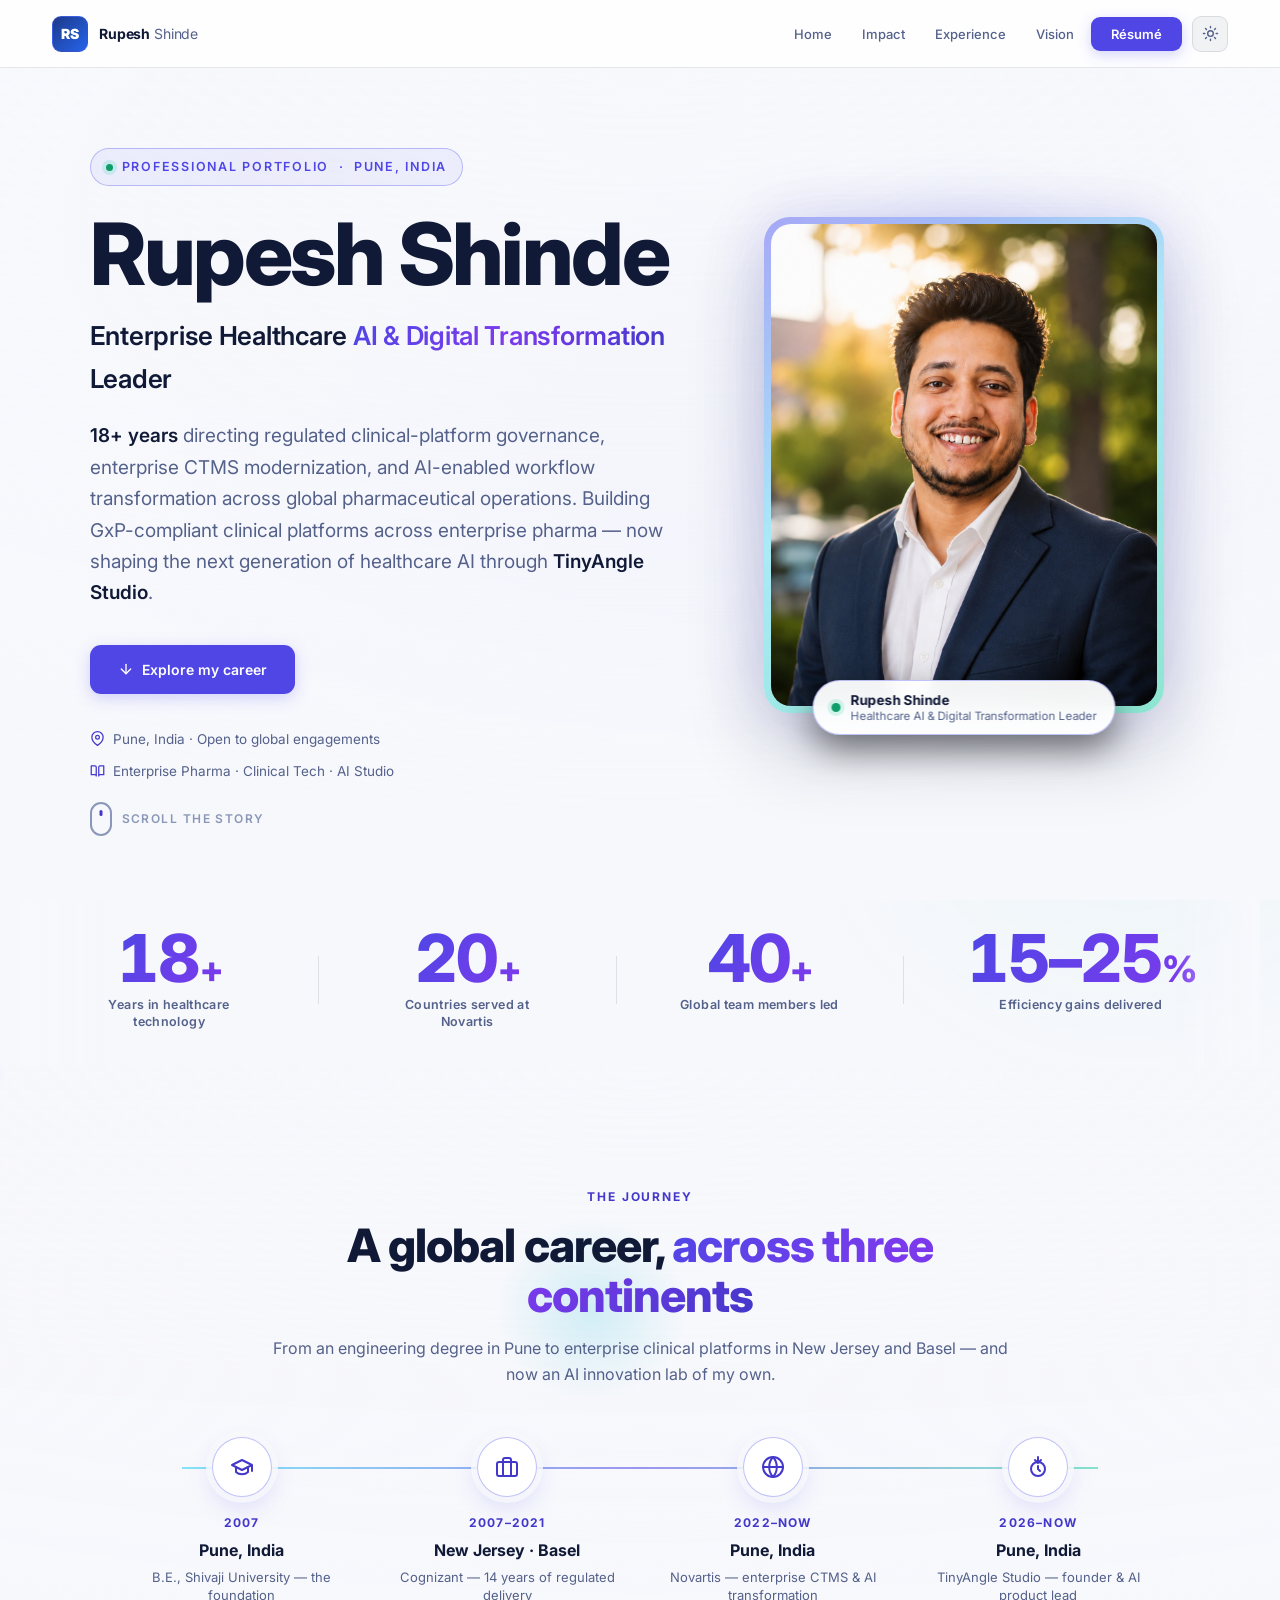
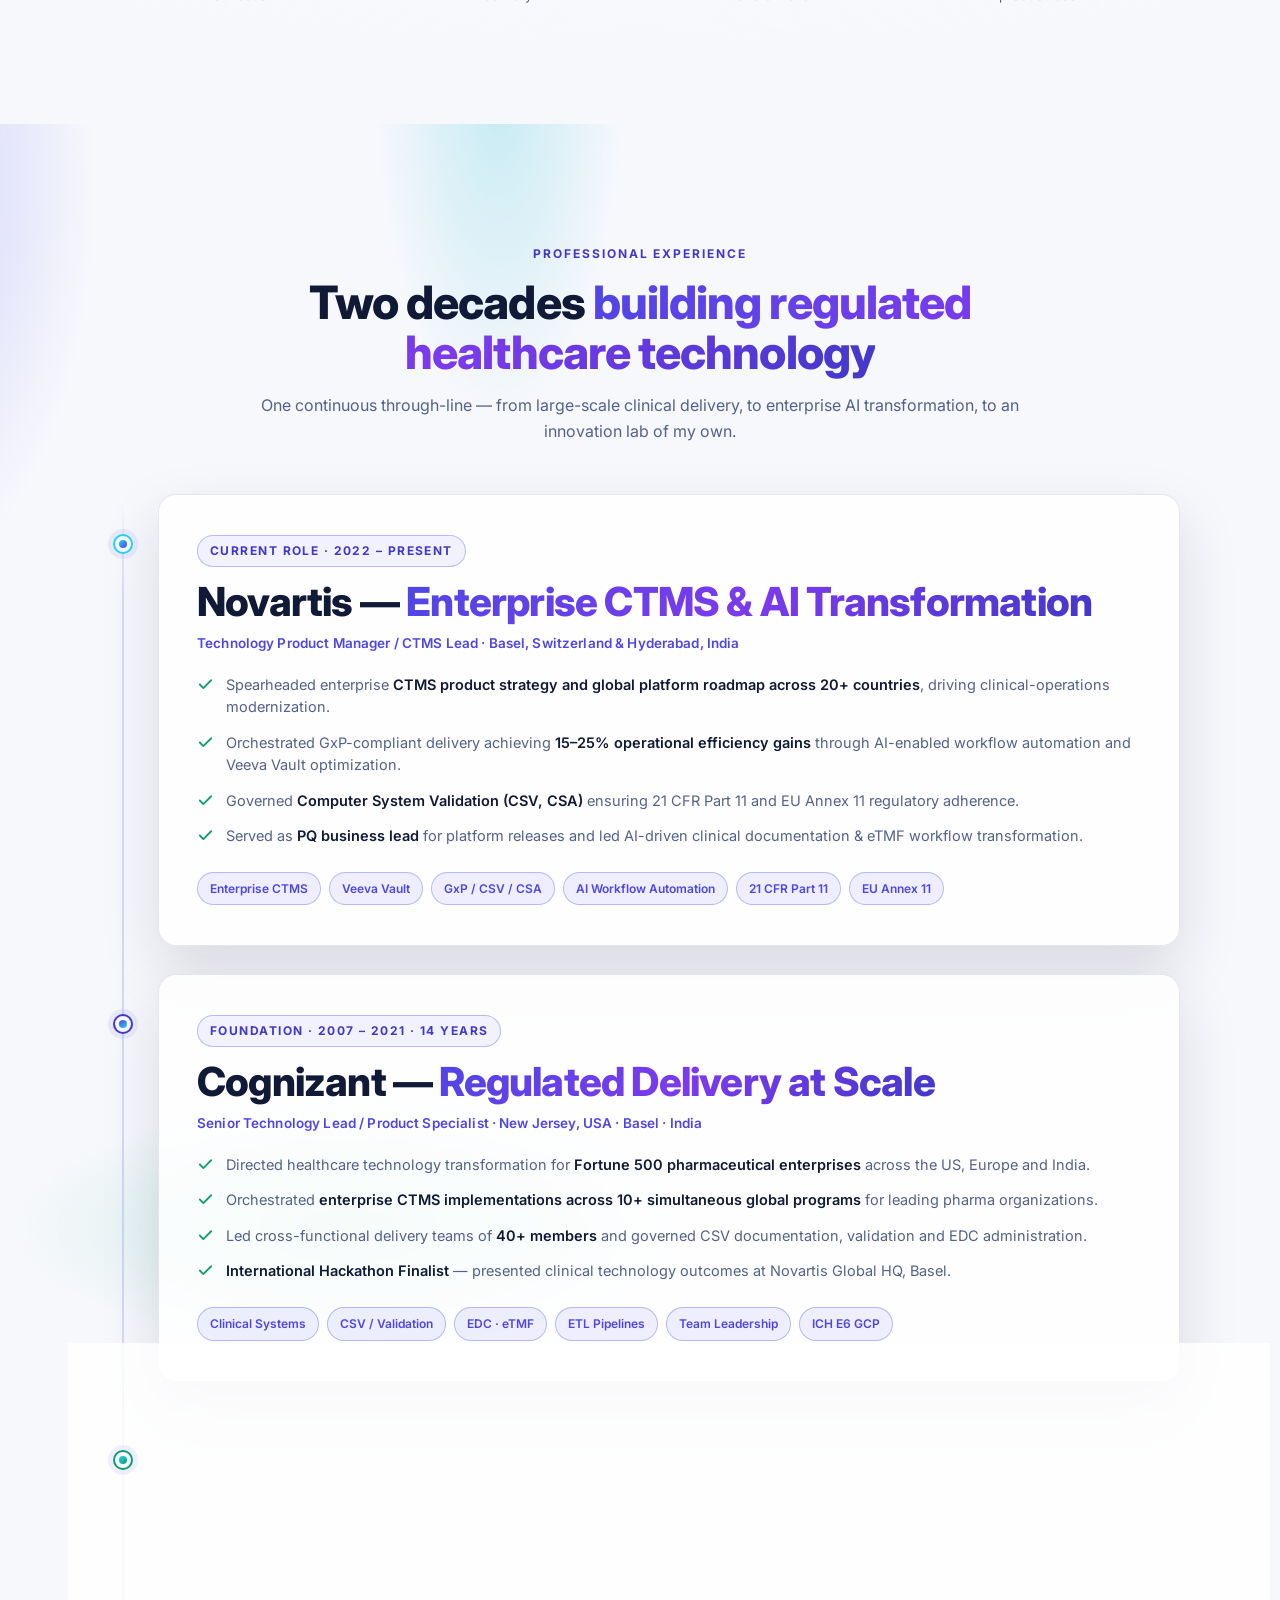
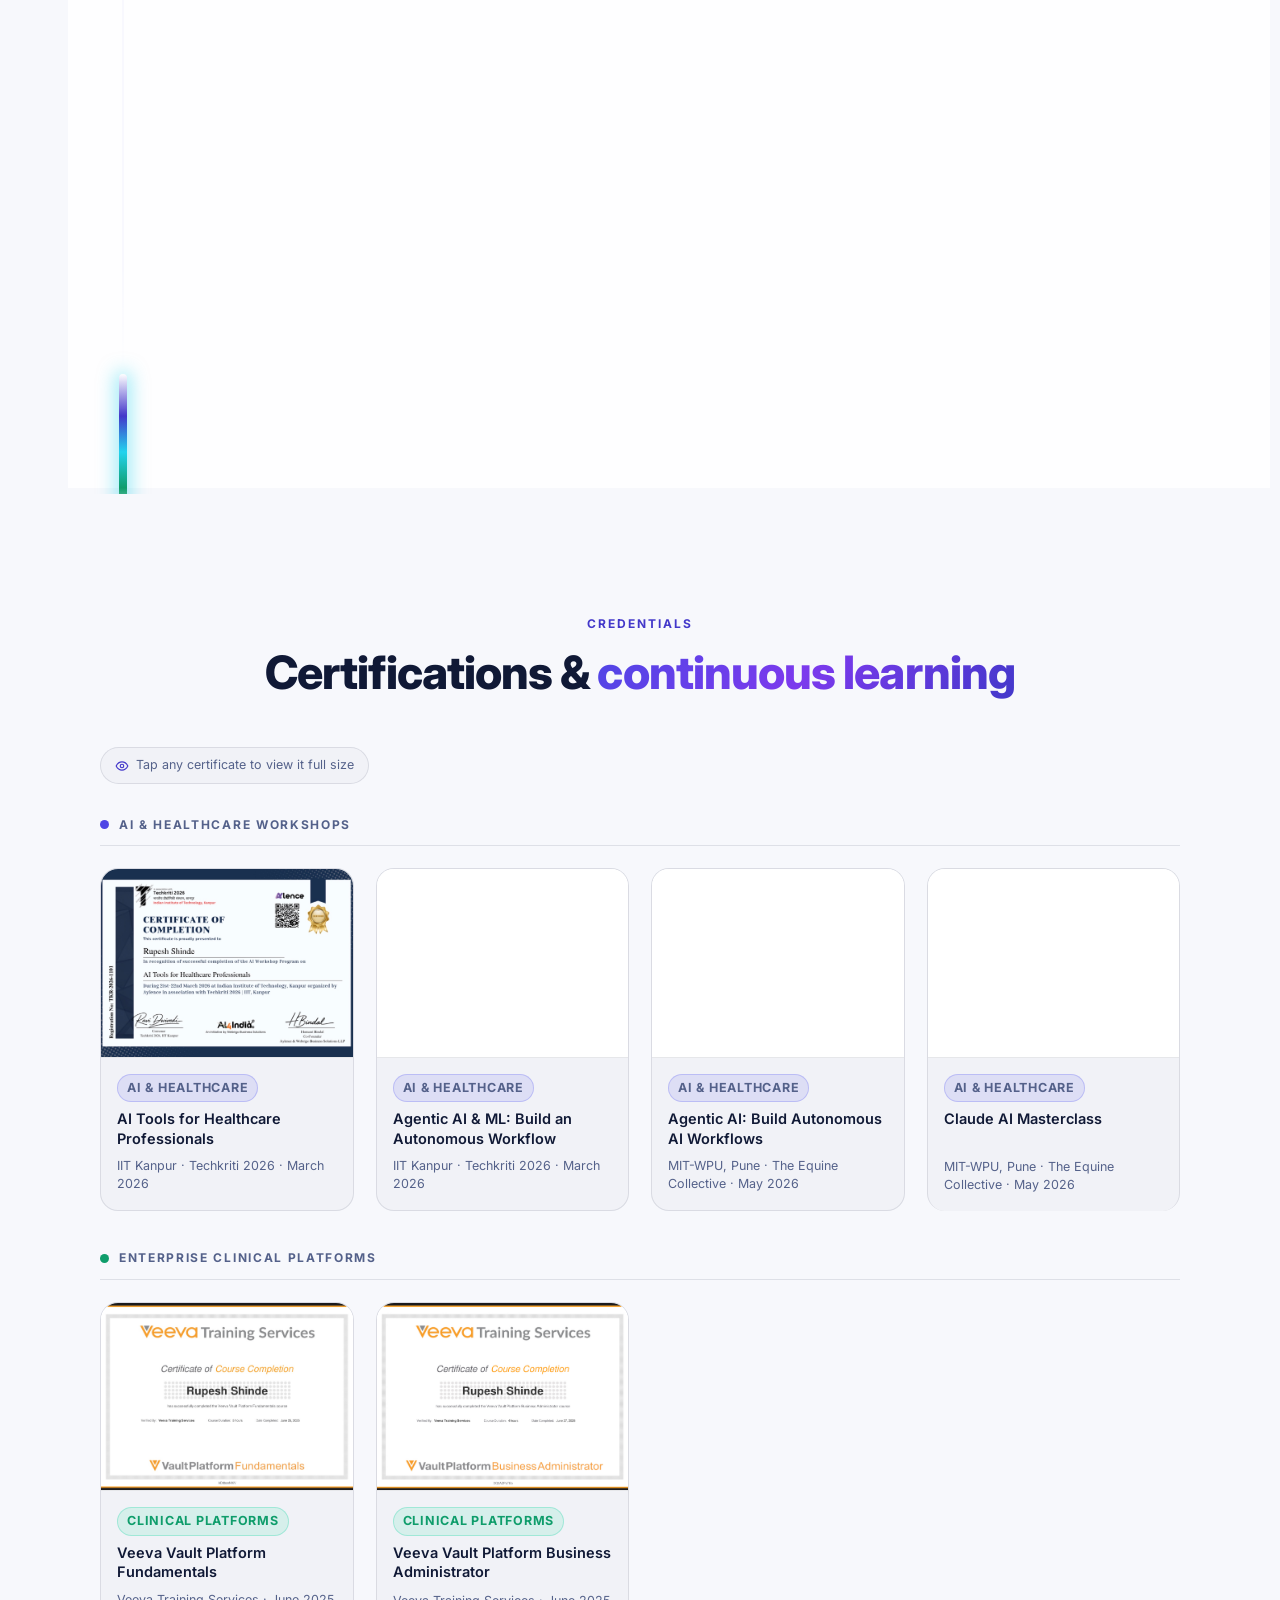
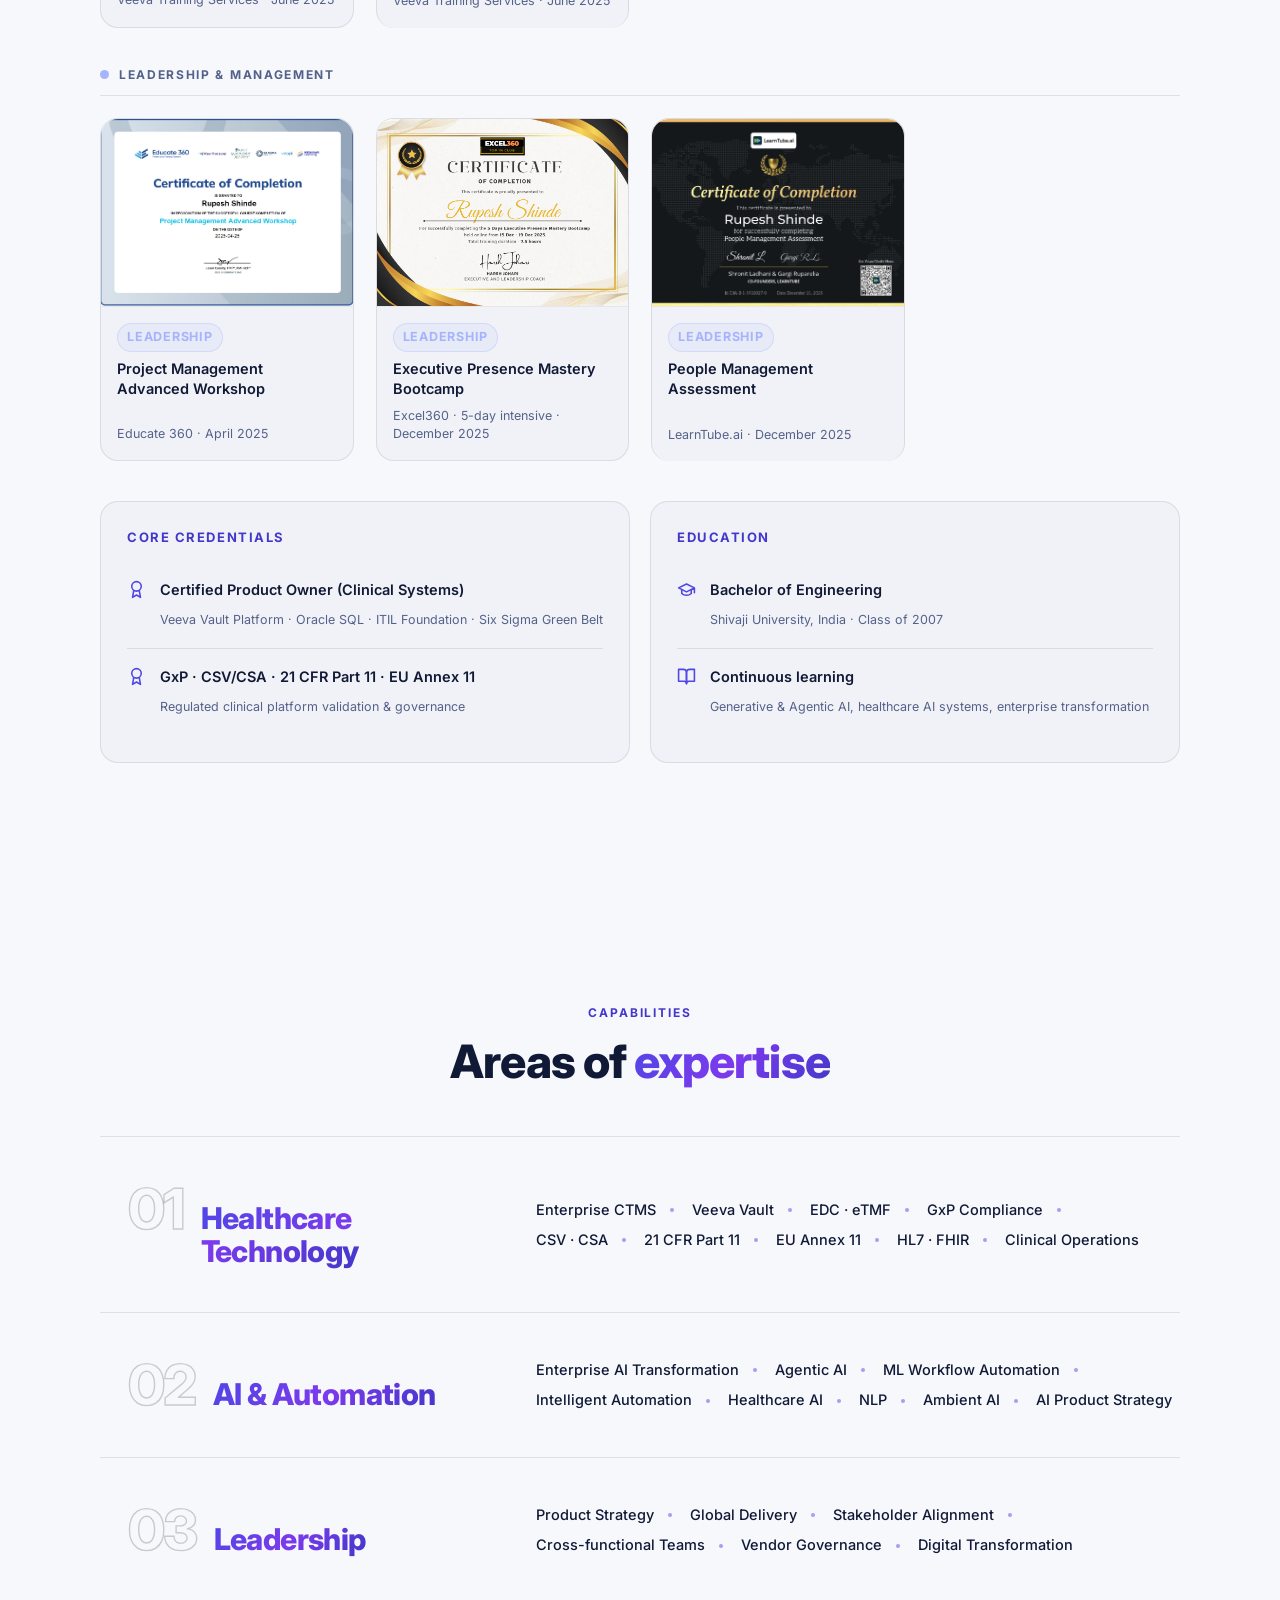
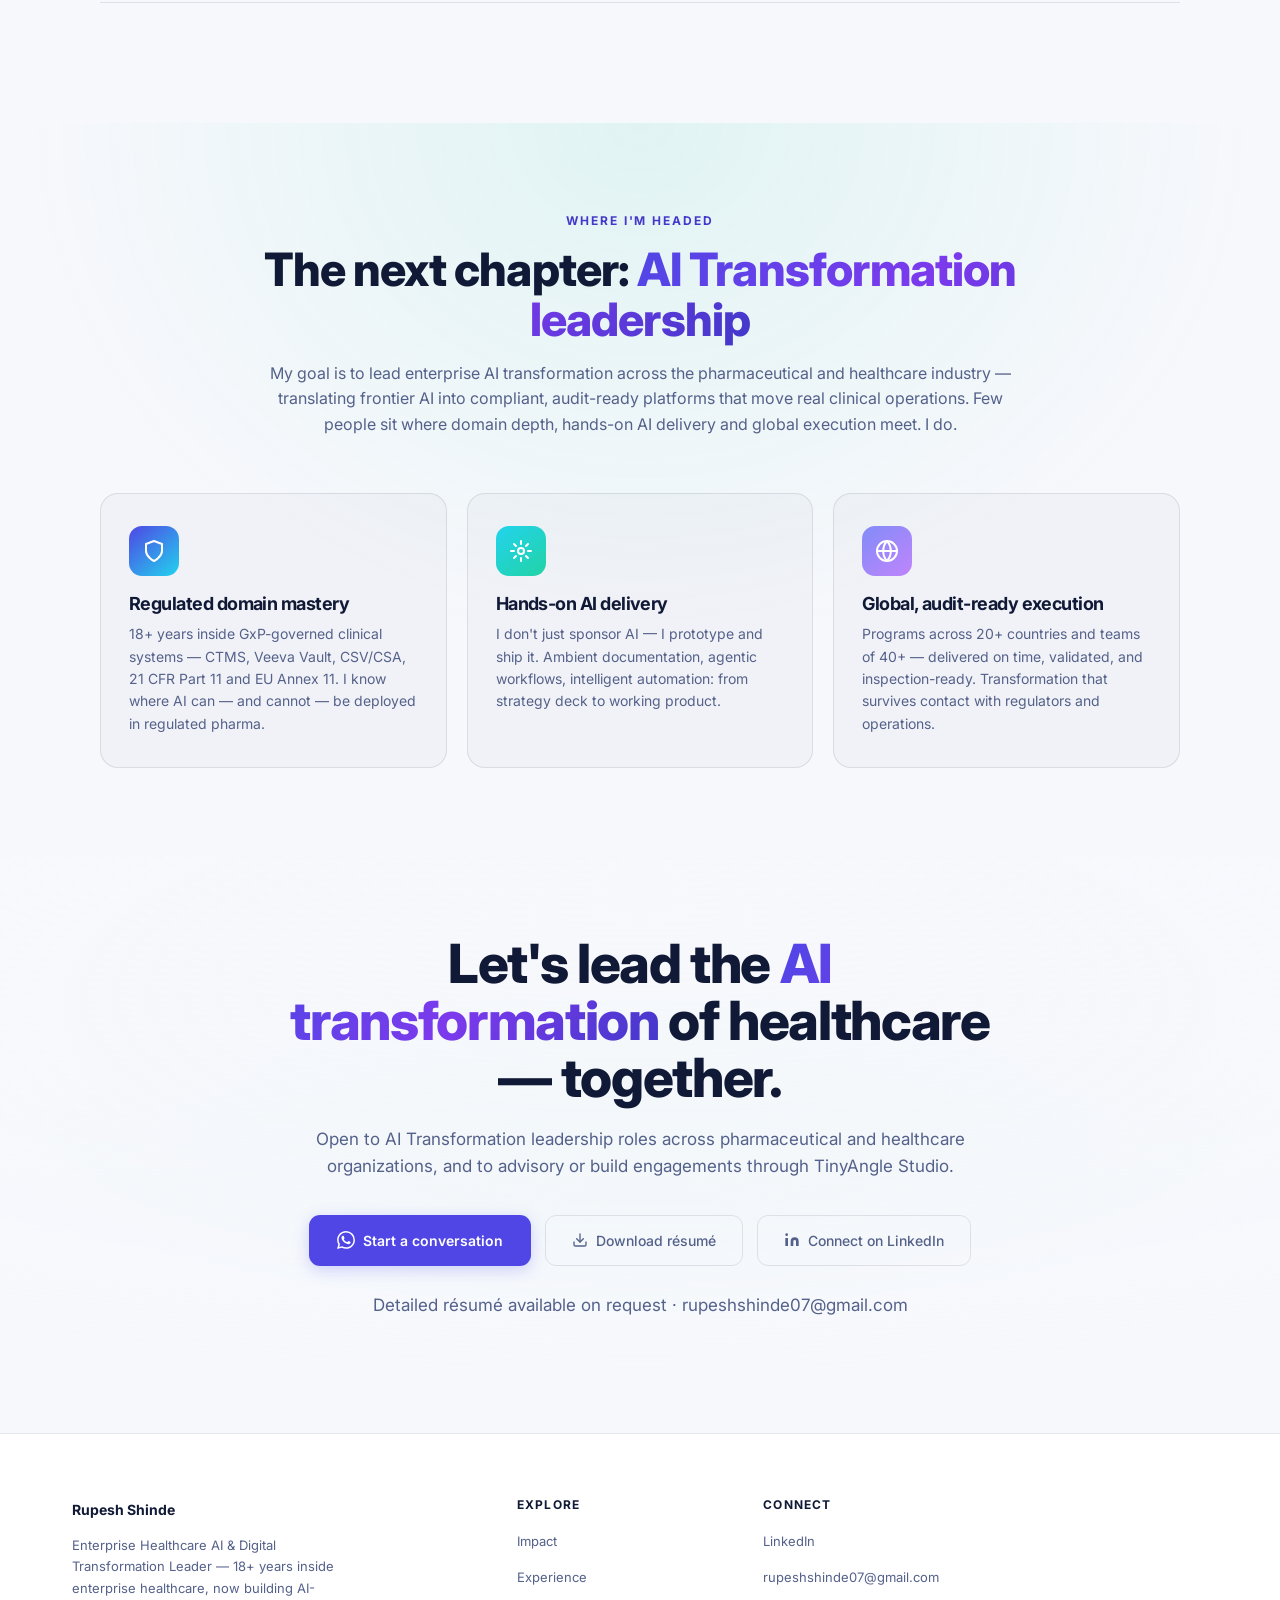
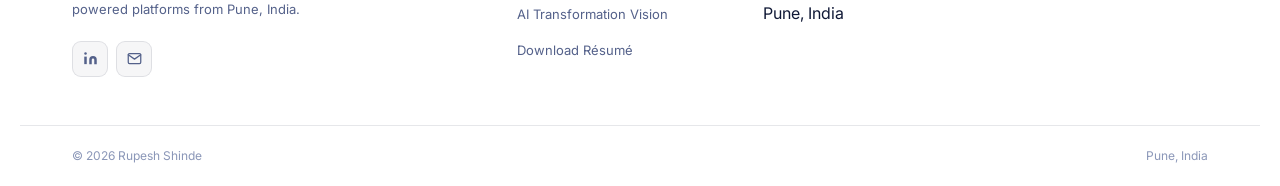
==== index.html @ f27d241a "Use personal email rupeshshinde07@gmail.com everywhere on portfolio Replace studio support@ address " ====
<!DOCTYPE html>
<html lang="en">
<head>
  <meta charset="UTF-8" />
  <meta name="viewport" content="width=device-width, initial-scale=1.0" />
  <meta name="description" content="Rupesh Shinde — Enterprise Healthcare AI & Digital Transformation Leader. 18+ years across regulated pharma, enterprise CTMS, GxP-compliant platforms and AI-enabled workflow automation across enterprise pharma. Building AI healthcare platforms with TinyAngle Studio. Pune, India." />
  <meta name="author" content="Rupesh Shinde" />
  <title>Rupesh Shinde — Enterprise Healthcare AI &amp; Digital Transformation Leader</title>

  <link href="https://fonts.googleapis.com/css2?family=Inter:wght@300;400;500;600;700;800;900&display=swap" rel="stylesheet" />
  <link rel="stylesheet" href="css/style.css" />
  <script>(function(){try{var t=localStorage.getItem('tas-theme');if(t!=='light'&&t!=='dark'){t=(window.matchMedia&&window.matchMedia('(prefers-color-scheme: light)').matches)?'light':'dark';}document.documentElement.setAttribute('data-theme',t);}catch(e){}})();</script>

  <style>
    /* ═══════════════════════════════════════════════════════════
       PORTFOLIO PAGE — scroll-driven story, cinematic chapters.
       All section styles are prefixed .pf- to avoid collisions with
       the shared design system in css/style.css.

       Each chapter's AI-generated background lives in ONE variable
       below. To self-host: download the image into Images/portfolio/
       and replace the url() with e.g. url('Images/portfolio/hero.png').
       The layered gradient under it is the fallback if the URL is
       ever unreachable, so the page always looks intentional.
       ═══════════════════════════════════════════════════════════ */
    :root {
      --pf-cdn: 'https://d8j0ntlcm91z4.cloudfront.net/user_3EyYzV87YlpEXxNMdaixj56fQwG';
      --pf-img-hero:      url('https://d8j0ntlcm91z4.cloudfront.net/user_3EyYzV87YlpEXxNMdaixj56fQwG/hf_20260617_204755_d2af25d7-4ce4-4f32-9985-923d0ec4dbfb.png');
      --pf-img-journey:   url('https://d8j0ntlcm91z4.cloudfront.net/user_3EyYzV87YlpEXxNMdaixj56fQwG/hf_20260617_204759_9c274a5f-4f97-4df7-9269-649c1dedfb28.png');
      --pf-img-cognizant: url('https://d8j0ntlcm91z4.cloudfront.net/user_3EyYzV87YlpEXxNMdaixj56fQwG/hf_20260617_204800_d3836fbd-578d-42eb-8786-b7c8a6155bee.png');
      --pf-img-novartis:  url('https://d8j0ntlcm91z4.cloudfront.net/user_3EyYzV87YlpEXxNMdaixj56fQwG/hf_20260617_204802_f762a922-d99e-49f6-8f41-e36ff696c7aa.jpeg');
      --pf-img-tinyangle: url('https://d8j0ntlcm91z4.cloudfront.net/user_3EyYzV87YlpEXxNMdaixj56fQwG/hf_20260617_204806_a4e2c0c9-caea-40b7-8a85-361f3fd6517a.png');
      --pf-img-close:     url('https://d8j0ntlcm91z4.cloudfront.net/user_3EyYzV87YlpEXxNMdaixj56fQwG/hf_20260617_204808_cf4be0be-5604-4f2f-989f-12e2e161f159.png');
    }

    .pf-main { position: relative; z-index: 1; overflow-x: clip; }

    /* ── Scroll progress bar (top) ─────────────────────────────── */
    .pf-progress {
      position: fixed; top: 0; left: 0; height: 3px; width: 0%;
      background: linear-gradient(90deg, #22d3ee, var(--blue), #22d3a5);
      z-index: 1200; box-shadow: 0 0 14px rgba(99,102,241,.7);
      transition: width .08s linear;
    }

    /* ── Generic cinematic section frame ───────────────────────── */
    .pf-cine { position: relative; overflow: hidden; isolation: isolate; }
    .pf-bg {
      position: absolute; inset: -22% 0 -22% 0;       /* taller than section so parallax never reveals an edge */
      background-size: cover; background-position: center;
      background-repeat: no-repeat;
      will-change: transform; z-index: -2;
      transform: translate3d(0,0,0);
    }
    .pf-bg-tint {
      position: absolute; inset: 0; z-index: -1; pointer-events: none;
      background:
        radial-gradient(120% 90% at 50% 0%, transparent 0%, rgba(5,8,15,.45) 70%, var(--bg) 100%),
        linear-gradient(180deg, rgba(5,8,15,.55) 0%, rgba(5,8,15,.30) 40%, rgba(5,8,15,.78) 100%);
    }
    :root[data-theme="light"] .pf-bg-tint {
      background:
        radial-gradient(120% 90% at 50% 0%, rgba(247,248,252,.28) 0%, rgba(247,248,252,.62) 72%, var(--bg) 100%),
        linear-gradient(180deg, rgba(247,248,252,.58) 0%, rgba(247,248,252,.44) 45%, rgba(247,248,252,.86) 100%);
    }
    /* Keep the cinematic images clearly visible in light mode while preserving
       enough scrim under headings for legible dark text. */
    :root[data-theme="light"] .pf-bg { opacity: .82; }

    /* ═══ HERO ════════════════════════════════════════════════ */
    .pf-hero {
      min-height: 100vh; min-height: 100svh;
      display: flex; align-items: center;
      padding: 120px 7vw 90px;
      background: radial-gradient(120% 120% at 70% 80%, rgba(99,102,241,.16), transparent 55%), var(--bg);
    }
    .pf-hero .pf-bg { background-image: var(--pf-img-hero); }
    .pf-hero-grid {
      width: 100%; max-width: 1240px; margin: 0 auto;
      display: grid; grid-template-columns: 1.05fr .8fr; gap: 5%;
      align-items: center;
    }
    .pf-hero-inner { max-width: 640px; position: relative; }

    /* ── Founder portrait ─────────────────────────────────────── */
    .pf-portrait { position: relative; justify-self: center; width: 100%; max-width: 400px; }
    .pf-portrait-frame {
      position: relative; border-radius: 26px; padding: 7px;
      background: linear-gradient(150deg, rgba(99,102,241,.55), rgba(34,211,238,.35) 45%, rgba(34,211,165,.5));
      box-shadow: 0 40px 90px rgba(0,0,0,.55), 0 0 60px rgba(99,102,241,.25);
      animation: pf-float 7s ease-in-out infinite;
    }
    .pf-portrait-frame::before {
      content: ''; position: absolute; inset: -22px; z-index: -1; border-radius: 40px;
      background: radial-gradient(60% 60% at 50% 40%, rgba(99,102,241,.45), transparent 70%);
      filter: blur(28px); animation: pf-aura 6s ease-in-out infinite;
    }
    .pf-portrait-frame img {
      display: block; width: 100%; aspect-ratio: 1122 / 1402; object-fit: cover;
      border-radius: 20px; background: var(--s2);
    }
    @keyframes pf-float { 0%,100%{ transform: translateY(0); } 50%{ transform: translateY(-12px); } }
    @keyframes pf-aura  { 0%,100%{ opacity:.7; } 50%{ opacity:1; } }
    .pf-portrait-badge {
      position: absolute; left: 50%; bottom: -22px; transform: translateX(-50%);
      display: inline-flex; align-items: center; gap: 10px; white-space: nowrap;
      padding: 11px 18px; border-radius: 999px;
      background: rgba(8,13,26,.92); backdrop-filter: blur(10px);
      border: 1px solid var(--bdrb); box-shadow: 0 14px 34px rgba(0,0,0,.5);
    }
    :root[data-theme="light"] .pf-portrait-badge { background: rgba(255,255,255,.95); }
    .pf-portrait-badge-dot {
      width: 9px; height: 9px; border-radius: 50%; background: var(--green); flex-shrink: 0;
      box-shadow: 0 0 0 4px rgba(34,211,165,.18); animation: pf-pulse 2.4s ease-in-out infinite;
    }
    .pf-portrait-badge-txt { display: flex; flex-direction: column; line-height: 1.25; font-size: 11.5px; color: var(--muted); }
    .pf-portrait-badge-txt strong { font-size: 13.5px; color: var(--text); font-weight: 700; }
    .pf-eyebrow {
      display: inline-flex; align-items: center; gap: 9px;
      font-size: 12.5px; letter-spacing: .14em; text-transform: uppercase;
      font-weight: 600; color: var(--blp);
      padding: 8px 15px; border-radius: 999px;
      border: 1px solid var(--bdrb); background: rgba(99,102,241,.08);
      margin-bottom: 26px;
    }
    .pf-eyebrow .pf-dot {
      width: 7px; height: 7px; border-radius: 50%; background: var(--green);
      box-shadow: 0 0 0 4px rgba(34,211,165,.18); animation: pf-pulse 2.4s ease-in-out infinite;
    }
    @keyframes pf-pulse { 0%,100%{opacity:1} 50%{opacity:.45} }

    .pf-hero h1 {
      font-size: clamp(40px, 7.5vw, 86px); line-height: .98;
      font-weight: 800; letter-spacing: -.03em; color: var(--text);
      margin-bottom: 18px;
    }
    .pf-hero h1 .gr {
      background: linear-gradient(115deg, #818cf8 0%, #22d3ee 50%, #22d3a5 100%);
      -webkit-background-clip: text; background-clip: text;
      -webkit-text-fill-color: transparent; color: transparent;
    }
    .pf-role {
      font-size: clamp(18px, 2.6vw, 26px); font-weight: 600;
      color: var(--slt-h); margin-bottom: 20px; letter-spacing: -.01em;
    }
    .pf-lead {
      font-size: clamp(16px, 2vw, 19px); line-height: 1.65; color: var(--muted);
      max-width: 640px; margin-bottom: 36px;
    }
    .pf-lead strong { color: var(--text); font-weight: 600; }
    .pf-hero-actions { display: flex; gap: 14px; flex-wrap: wrap; align-items: center; }
    .pf-meta-row {
      display: flex; flex-wrap: wrap; gap: 10px 22px; margin-top: 34px;
      font-size: 13.5px; color: var(--muted);
    }
    .pf-meta-row span { display: inline-flex; align-items: center; gap: 8px; }
    .pf-meta-row svg { width: 15px; height: 15px; color: var(--blt); flex-shrink: 0; }

    .pf-scrollcue {
      position: absolute; left: 0; bottom: -54px;
      display: inline-flex; align-items: center; gap: 10px;
      font-size: 12px; letter-spacing: .12em; text-transform: uppercase;
      color: var(--mut2); font-weight: 600;
    }
    .pf-scrollcue .pf-mouse {
      width: 22px; height: 34px; border: 2px solid var(--mut2); border-radius: 12px;
      position: relative;
    }
    .pf-scrollcue .pf-mouse::before {
      content: ''; position: absolute; left: 50%; top: 6px; width: 3px; height: 6px;
      border-radius: 2px; background: var(--blt); transform: translateX(-50%);
      animation: pf-wheel 1.7s ease-in-out infinite;
    }
    @keyframes pf-wheel { 0%{opacity:0;transform:translate(-50%,0)} 30%{opacity:1} 60%{opacity:1;transform:translate(-50%,9px)} 100%{opacity:0;transform:translate(-50%,9px)} }

    /* ═══ STATS MARQUEE — numbers scroll right→left, pause on hover ═══ */
    .pf-stats {
      position: relative; z-index: 2;
      max-width: 1240px; margin: -1px auto 0; padding: 30px 0 36px;
      overflow: hidden;
    }
    /* Edge fades (overlay pseudo-elements, not mask-image — keeps the
       animation alive on iOS Safari). */
    .pf-stats::before, .pf-stats::after {
      content: ''; position: absolute; top: 0; bottom: 0; width: 84px; z-index: 2; pointer-events: none;
    }
    .pf-stats::before { left: 0;  background: linear-gradient(to right, var(--bg), transparent); }
    .pf-stats::after  { right: 0; background: linear-gradient(to left,  var(--bg), transparent); }
    /* The conveyor: a duplicated set sliding steadily right → left and looping. */
    .pf-stats-track {
      display: flex; align-items: flex-start; width: max-content;
      animation: pf-stats-scroll 34s linear infinite;
    }
    @keyframes pf-stats-scroll { from { transform: translateX(0); } to { transform: translateX(-50%); } }
    .pf-stats:hover .pf-stats-track { animation-play-state: paused; }
    .pf-stat {
      flex: 0 0 auto; position: relative; text-align: center;
      display: flex; flex-direction: column; align-items: center; gap: 9px;
      padding: 0 clamp(30px, 5vw, 66px);
    }
    /* Hairline divider between consecutive numbers. */
    .pf-stat:not(:first-child)::before {
      content: ''; position: absolute; left: 0; top: 50%; transform: translateY(-50%);
      width: 1px; height: 48px; background: var(--bdr);
    }
    .pf-stat .pf-num {
      font-size: clamp(40px, 6vw, 66px); font-weight: 800; letter-spacing: -.03em;
      line-height: .9; font-variant-numeric: tabular-nums; white-space: nowrap;
      background: linear-gradient(120deg, #818cf8, #22d3ee);
      -webkit-background-clip: text; background-clip: text; -webkit-text-fill-color: transparent;
    }
    .pf-stat .pf-num .pf-suf { font-size: .55em; }
    /* Reserve two lines so every label block is the same height — keeps the
       numbers on one line and the dividers vertically centered regardless of
       how long a given label is. */
    .pf-stat .pf-lbl { font-size: 12.5px; font-weight: 600; letter-spacing: .03em; color: var(--muted); line-height: 1.35; max-width: 170px; min-height: 2.7em; }

    /* ═══ SECTION SHARED ──────────────────────────────────────── */
    .pf-sec-head { max-width: 760px; margin: 0 auto 50px; text-align: center; }
    .pf-sec-eye {
      font-size: 12px; letter-spacing: .16em; text-transform: uppercase;
      font-weight: 700; color: var(--blt); margin-bottom: 14px;
    }
    .pf-sec-title {
      font-size: clamp(28px, 4.4vw, 46px); font-weight: 800; letter-spacing: -.02em;
      line-height: 1.08; color: var(--text);
    }
    .pf-sec-title .gr {
      background: linear-gradient(120deg, #818cf8, #22d3ee, #22d3a5);
      -webkit-background-clip: text; background-clip: text; -webkit-text-fill-color: transparent; color: transparent;
    }
    .pf-sec-sub { margin-top: 16px; font-size: 16px; line-height: 1.6; color: var(--muted); }

    /* ═══ JOURNEY MAP ─────────────────────────────────────────── */
    .pf-journey { padding: 120px 5vw; }
    .pf-journey .pf-bg { background-image: var(--pf-img-journey); opacity: .9; }
    /* In light theme the world-map image was washing out under the light tint.
       Show it clearly: keep the image strong and lighten the journey scrim. */
    :root[data-theme="light"] .pf-journey .pf-bg { opacity: .95; }
    :root[data-theme="light"] .pf-journey .pf-bg-tint {
      background:
        radial-gradient(120% 90% at 50% 0%, rgba(247,248,252,.10), rgba(247,248,252,.34) 72%, var(--bg) 100%),
        linear-gradient(180deg, rgba(247,248,252,.34) 0%, rgba(247,248,252,.22) 45%, rgba(247,248,252,.70) 100%);
    }
    /* animated, theme-aware glow layered over the map for depth + motion */
    .pf-journey-glow {
      position: absolute; inset: -20%; z-index: -1; pointer-events: none;
      background:
        radial-gradient(closest-side at 16% 28%, rgba(99,102,241,.26), transparent 70%),
        radial-gradient(closest-side at 84% 72%, rgba(34,211,238,.20), transparent 70%);
      background-repeat: no-repeat; background-size: 55% 55%, 55% 55%;
      animation: pfDrift 20s ease-in-out infinite alternate;
    }
    :root[data-theme="light"] .pf-journey-glow {
      background:
        radial-gradient(closest-side at 16% 24%, rgba(99,102,241,.20), transparent 70%),
        radial-gradient(closest-side at 86% 74%, rgba(6,182,212,.16), transparent 70%);
      background-repeat: no-repeat; background-size: 55% 55%, 55% 55%;
    }
    .pf-route {
      position: relative; max-width: 1040px; margin: 0 auto;
      display: grid; grid-template-columns: repeat(4, 1fr); gap: 22px;
    }
    .pf-route::before {
      content: ''; position: absolute; left: 6%; right: 6%; top: 30px; height: 2px;
      background: linear-gradient(90deg, #22d3ee, var(--blue), #22d3a5);
      transform: scaleX(0); transform-origin: left; opacity: .55;
      transition: transform 1.3s cubic-bezier(.6,.05,.3,1);
    }
    .pf-route.vis::before { transform: scaleX(1); }
    /* glowing pulse that flows left → right along the journey line */
    .pf-route::after {
      content: ''; position: absolute; top: 28px; left: 6%; width: 130px; height: 6px;
      border-radius: 6px; opacity: 0; pointer-events: none;
      background: linear-gradient(90deg, transparent, #22d3ee, var(--blt), transparent);
      box-shadow: 0 0 16px 2px rgba(34,211,238,.55);
    }
    .pf-route.vis::after { animation: pfFlowRight 3.8s linear .8s infinite; }
    @keyframes pfFlowRight {
      0%   { left: 4%;  opacity: 0; }
      12%  { opacity: 1; }
      88%  { opacity: 1; }
      100% { left: 90%; opacity: 0; }
    }
    .pf-node { position: relative; text-align: center; padding-top: 0; }
    .pf-node-dot {
      width: 60px; height: 60px; margin: 0 auto 16px; border-radius: 50%;
      display: grid; place-items: center;
      background: rgba(8,17,42,.9); border: 1.5px solid var(--bdrb);
      color: var(--blt); position: relative; z-index: 1;
      box-shadow: 0 0 0 6px rgba(5,8,15,.6), 0 10px 30px rgba(99,102,241,.25);
    }
    :root[data-theme="light"] .pf-node-dot { background: #fff; box-shadow: 0 0 0 6px rgba(247,248,252,.85), 0 10px 24px rgba(99,102,241,.20); }
    .pf-node-dot svg { width: 24px; height: 24px; }
    .pf-node-yr { font-size: 12px; font-weight: 700; letter-spacing: .1em; color: var(--blt); text-transform: uppercase; }
    .pf-node-place { font-size: 16px; font-weight: 700; color: var(--text); margin-top: 4px; }
    .pf-node-role { font-size: 13px; color: var(--muted); margin-top: 4px; line-height: 1.4; }

    /* ═══ CHAPTERS ────────────────────────────────────────────── */
    .pf-chapter {
      min-height: 96vh; display: flex; align-items: center;
      padding: 130px 7vw;
    }
    .pf-chapter.right { justify-content: flex-end; }
    .pf-chapter--novartis  { background: radial-gradient(110% 120% at 80% 50%, rgba(99,102,241,.18), transparent 60%), var(--bg); }
    .pf-chapter--novartis .pf-bg  { background-image: var(--pf-img-novartis); }
    .pf-chapter--cognizant { background: radial-gradient(110% 120% at 20% 50%, rgba(79,70,229,.16), transparent 60%), var(--bg); }
    .pf-chapter--cognizant .pf-bg { background-image: var(--pf-img-cognizant); }
    .pf-chapter--tinyangle { background: radial-gradient(110% 120% at 75% 60%, rgba(34,211,165,.16), transparent 60%), var(--bg); }
    .pf-chapter--tinyangle .pf-bg { background-image: var(--pf-img-tinyangle); }

    .pf-card {
      max-width: 620px; padding: 40px 38px;
      background: rgba(8,13,26,.72); backdrop-filter: blur(16px);
      border: 1px solid var(--bdr); border-radius: var(--radius);
      box-shadow: var(--shadow);
    }
    :root[data-theme="light"] .pf-card { background: rgba(255,255,255,.82); }
    .pf-card-eye {
      display: inline-block; font-size: 12px; letter-spacing: .12em; text-transform: uppercase;
      font-weight: 700; color: var(--blt); margin-bottom: 14px;
      padding: 5px 12px; border-radius: 999px; border: 1px solid var(--bdrb); background: rgba(99,102,241,.08);
    }
    .pf-card h2 {
      font-size: clamp(26px, 3.6vw, 40px); font-weight: 800; letter-spacing: -.02em;
      line-height: 1.06; color: var(--text); margin-bottom: 8px;
    }
    .pf-card h2 .gr {
      background: linear-gradient(120deg, #818cf8, #22d3ee, #22d3a5);
      -webkit-background-clip: text; background-clip: text; -webkit-text-fill-color: transparent; color: transparent;
    }
    .pf-card-meta { font-size: 13.5px; color: var(--blp); font-weight: 600; margin-bottom: 20px; letter-spacing: .01em; }
    .pf-list { list-style: none; display: flex; flex-direction: column; gap: 13px; margin-top: 6px; }
    .pf-list li { display: flex; gap: 12px; font-size: 14.5px; line-height: 1.55; color: var(--muted); }
    .pf-list li strong { color: var(--text); font-weight: 600; }
    .pf-list li svg { width: 17px; height: 17px; color: var(--green); flex-shrink: 0; margin-top: 2px; }
    .pf-chips { display: flex; flex-wrap: wrap; gap: 8px; margin-top: 24px; }
    .pf-chip {
      font-size: 12px; font-weight: 600; color: var(--blp);
      padding: 6px 12px; border-radius: 999px;
      background: rgba(99,102,241,.10); border: 1px solid var(--bdrb);
    }

    /* ═══ PROFESSIONAL EXPERIENCE (connected timeline) ─────────── */
    .pf-xp { position: relative; padding: 120px 6vw; overflow: hidden; isolation: isolate; }
    /* animated, theme-aware backdrop — large drifting colour blobs */
    .pf-xp-anim {
      position: absolute; inset: -25%; z-index: -1; pointer-events: none;
      background:
        radial-gradient(closest-side at 22% 32%, rgba(99,102,241,.34), transparent 70%),
        radial-gradient(closest-side at 82% 30%, rgba(34,211,238,.26), transparent 70%),
        radial-gradient(closest-side at 58% 90%, rgba(34,211,165,.24), transparent 70%);
      background-repeat: no-repeat;
      background-size: 58% 58%, 52% 52%, 60% 60%;
      animation: pfDrift 17s ease-in-out infinite alternate;
    }
    :root[data-theme="light"] .pf-xp-anim {
      background:
        radial-gradient(closest-side at 22% 32%, rgba(99,102,241,.24), transparent 70%),
        radial-gradient(closest-side at 82% 30%, rgba(6,182,212,.20), transparent 70%),
        radial-gradient(closest-side at 58% 90%, rgba(16,185,129,.18), transparent 70%);
      background-repeat: no-repeat;
      background-size: 58% 58%, 52% 52%, 60% 60%;
    }
    @keyframes pfDrift {
      0%   { background-position: 8% 18%, 88% 22%, 46% 96%; transform: translate3d(0,0,0) scale(1); }
      50%  { background-position: 26% 36%, 68% 46%, 62% 78%; }
      100% { background-position: 4% 8%, 94% 30%, 36% 92%; transform: translate3d(0,-2%,0) scale(1.05); }
    }

    .pf-xp-flow { position: relative; max-width: 1080px; margin: 0 auto; padding-left: 58px; }
    /* base spine connecting the tiles */
    .pf-xp-flow::before {
      content: ''; position: absolute; left: 22px; top: 6px; bottom: 6px; width: 2px; border-radius: 2px;
      background: linear-gradient(180deg, transparent, rgba(var(--ov),.13) 7%, rgba(var(--ov),.13) 93%, transparent);
    }
    :root[data-theme="light"] .pf-xp-flow::before {
      background: linear-gradient(180deg, transparent, rgba(99,102,241,.22) 7%, rgba(99,102,241,.22) 93%, transparent);
    }
    /* glowing pulse that flows down the spine, one tile to the next */
    .pf-xp-flow::after {
      content: ''; position: absolute; left: 19px; width: 8px; height: 150px; border-radius: 8px; pointer-events: none;
      background: linear-gradient(180deg, transparent, var(--blt) 28%, #22d3ee 52%, var(--green) 76%, transparent);
      box-shadow: 0 0 18px 3px rgba(34,211,238,.5);
      animation: pfFlowDown 4.2s linear infinite;
    }
    @keyframes pfFlowDown {
      0%   { top: -160px; opacity: 0; }
      12%  { opacity: 1; }
      88%  { opacity: 1; }
      100% { top: 100%; opacity: 0; }
    }

    .pf-xp-tile { position: relative; margin-bottom: 28px; }
    .pf-xp-tile:last-child { margin-bottom: 0; }
    .pf-xp-tile .pf-card { max-width: none; width: 100%; transition: transform .25s, border-color .25s, box-shadow .25s; }
    .pf-xp-tile .pf-card:hover { transform: translateY(-4px); border-color: var(--bdrb); box-shadow: 0 22px 54px rgba(99,102,241,.20); }
    /* node where the tile meets the spine */
    .pf-xp-node {
      position: absolute; left: -45px; top: 40px; width: 20px; height: 20px; border-radius: 50%;
      background: var(--bg); border: 2px solid var(--blt); z-index: 2;
      box-shadow: 0 0 0 5px rgba(99,102,241,.10);
    }
    .pf-xp-node::after {
      content: ''; position: absolute; inset: 4px; border-radius: 50%;
      background: linear-gradient(140deg, var(--blue), #22d3ee);
    }
    .pf-xp-tile--novartis  .pf-xp-node { border-color: #22d3ee; }
    .pf-xp-tile--novartis  .pf-xp-node::after { background: linear-gradient(140deg, #22d3ee, var(--blue)); }
    .pf-xp-tile--tinyangle .pf-xp-node { border-color: var(--green); }
    .pf-xp-tile--tinyangle .pf-xp-node::after { background: linear-gradient(140deg, #22d3ee, var(--green)); }

    @media (prefers-reduced-motion: reduce) {
      .pf-xp-anim { animation: none; }
      .pf-xp-flow::after { display: none; }
    }

    /* ═══ VISION (AI Transformation Lead) ─────────────────────── */
    .pf-vision { padding: 88px 6vw; position: relative; }
    .pf-vision::before {
      content: ''; position: absolute; inset: 0; z-index: -1;
      background: radial-gradient(80% 120% at 50% 0%, rgba(34,211,165,.10), transparent 60%);
    }
    .pf-pillars {
      display: grid; grid-template-columns: repeat(3, 1fr); gap: 20px;
      max-width: 1080px; margin: 56px auto 0;
    }
    .pf-pillar {
      padding: 32px 28px; border-radius: var(--radius);
      background: var(--glass2); border: 1px solid var(--bdr);
      transition: border-color .25s, transform .25s, box-shadow .25s;
    }
    .pf-pillar:hover { border-color: var(--bdrb); transform: translateY(-4px); box-shadow: 0 18px 44px rgba(99,102,241,.18); }
    .pf-pillar-ic {
      width: 50px; height: 50px; border-radius: 13px; display: grid; place-items: center;
      margin-bottom: 18px; color: #fff;
      background: linear-gradient(140deg, var(--blue), #22d3ee);
    }
    .pf-pillar:nth-child(2) .pf-pillar-ic { background: linear-gradient(140deg, #22d3ee, #22d3a5); }
    .pf-pillar:nth-child(3) .pf-pillar-ic { background: linear-gradient(140deg, #818cf8, #c084fc); }
    .pf-pillar-ic svg { width: 24px; height: 24px; }
    .pf-pillar h3 { font-size: 18px; font-weight: 700; color: var(--text); margin-bottom: 9px; }
    .pf-pillar p { font-size: 14px; line-height: 1.6; color: var(--muted); }

    /* ═══ PROJECTS (TinyAngle proof) ──────────────────────────── */
    .pf-proj-grid {
      display: grid; grid-template-columns: repeat(2, 1fr); gap: 18px;
      max-width: 760px; margin-top: 30px;
    }
    .pf-proj {
      display: block; padding: 22px; border-radius: var(--radius-sm);
      background: rgba(8,13,26,.6); border: 1px solid var(--bdr);
      text-decoration: none; transition: border-color .25s, transform .25s, background .25s;
    }
    :root[data-theme="light"] .pf-proj { background: rgba(255,255,255,.7); }
    .pf-proj:hover { border-color: var(--bdrb); transform: translateY(-3px); background: rgba(99,102,241,.06); }
    .pf-proj-top { display: flex; align-items: center; justify-content: space-between; margin-bottom: 10px; }
    .pf-proj-name { font-size: 16px; font-weight: 700; color: var(--text); }
    .pf-status { font-size: 10.5px; font-weight: 700; letter-spacing: .08em; text-transform: uppercase; padding: 4px 9px; border-radius: 999px; }
    .pf-status.live { color: #22d3a5; background: rgba(34,211,165,.12); border: 1px solid var(--bdrg); }
    .pf-status.mvp  { color: #22d3ee; background: rgba(34,211,238,.12); border: 1px solid rgba(34,211,238,.3); }
    .pf-status.dev  { color: #fbbf24; background: rgba(251,191,36,.12); border: 1px solid rgba(251,191,36,.3); }
    .pf-status.poc  { color: #c084fc; background: rgba(192,132,252,.12); border: 1px solid rgba(192,132,252,.3); }
    .pf-proj-desc { font-size: 13px; line-height: 1.5; color: var(--muted); }

    /* ═══ EXPERTISE + CERTS ───────────────────────────────────── */
    .pf-exp { padding: 120px 6vw; }

    /* ═══ CAPABILITIES — editorial index rows ─────────────────── */
    .pf-cap-list { max-width: 1080px; margin: 0 auto; border-top: 1px solid var(--bdr); }
    .pf-cap-row {
      position: relative; display: grid; grid-template-columns: minmax(280px, 360px) 1fr;
      gap: 48px; align-items: center; padding: 44px 8px 44px 28px;
      border-bottom: 1px solid var(--bdr); transition: background .35s ease;
    }
    /* growing gradient accent bar on the left edge */
    .pf-cap-row::before {
      content: ''; position: absolute; left: 0; top: 50%; transform: translateY(-50%);
      width: 3px; height: 0; border-radius: 3px;
      background: linear-gradient(180deg, #818cf8, #22d3ee, #22d3a5);
      transition: height .4s cubic-bezier(.2,.7,.3,1);
    }
    .pf-cap-row:hover { background: var(--glass2); }
    .pf-cap-row:hover::before { height: 64%; }
    .pf-cap-lead { display: flex; align-items: baseline; gap: 18px; }
    .pf-cap-num {
      font-size: clamp(34px, 5vw, 56px); font-weight: 800; line-height: 1; letter-spacing: -.04em;
      color: transparent; -webkit-text-stroke: 1.4px rgba(var(--ov),.18); flex-shrink: 0;
      transition: -webkit-text-stroke-color .35s ease;
    }
    .pf-cap-row:hover .pf-cap-num { -webkit-text-stroke-color: var(--bdrb); }
    .pf-cap-domain { font-size: clamp(22px, 2.6vw, 30px); font-weight: 800; line-height: 1.1; letter-spacing: -.02em; margin: 0; }
    .pf-cap-domain .gr {
      background: linear-gradient(120deg, #818cf8, #22d3ee, #22d3a5);
      -webkit-background-clip: text; background-clip: text; -webkit-text-fill-color: transparent; color: transparent;
    }
    .pf-cap-skills { list-style: none; margin: 0; padding: 0; display: flex; flex-wrap: wrap; align-items: center; gap: 6px 0; }
    .pf-cap-skills li {
      position: relative; font-size: 14.5px; font-weight: 500; line-height: 1.4; color: var(--slt-h);
      padding: 2px 18px 2px 0; margin-right: 18px; transition: color .25s ease;
    }
    .pf-cap-skills li::after {
      content: ''; position: absolute; right: 0; top: 50%; transform: translateY(-50%);
      width: 4px; height: 4px; border-radius: 50%; background: var(--blue); opacity: .5; transition: opacity .25s ease;
    }
    .pf-cap-skills li:last-child { padding-right: 0; margin-right: 0; }
    .pf-cap-skills li:last-child::after { display: none; }
    .pf-cap-row:hover .pf-cap-skills li::after { opacity: .9; }
    :root[data-theme="light"] .pf-cap-num { -webkit-text-stroke-color: rgba(var(--ov),.22); }
    :root[data-theme="light"] .pf-cap-row:hover { background: rgba(99,102,241,.04); }
    @media (max-width: 900px) {
      .pf-cap-row { grid-template-columns: 1fr; gap: 20px; padding: 34px 8px 34px 22px; }
    }
    @media (max-width: 600px) {
      .pf-cap-row { padding: 28px 4px 28px 18px; gap: 16px; }
      .pf-cap-lead { gap: 14px; }
      .pf-cap-skills li { font-size: 13.5px; padding-right: 14px; margin-right: 14px; }
      .pf-cap-row:hover::before { height: 70%; }
    }
    @media (prefers-reduced-motion: reduce) {
      .pf-cap-row, .pf-cap-row::before, .pf-cap-num, .pf-cap-skills li, .pf-cap-skills li::after { transition: none; }
    }

    .pf-credrow { display: grid; grid-template-columns: repeat(2, 1fr); gap: 20px; max-width: 1080px; margin: 0 auto; }
    .pf-credbox { padding: 28px 26px; border-radius: var(--radius); background: var(--glass2); border: 1px solid var(--bdr); }
    .pf-credbox h3 { font-size: 13px; letter-spacing: .12em; text-transform: uppercase; color: var(--blt); font-weight: 700; margin-bottom: 18px; }
    .pf-cert { display: flex; gap: 13px; padding: 11px 0; border-bottom: 1px solid var(--bdr); }
    .pf-cert:last-child { border-bottom: 0; }
    .pf-cert svg { width: 18px; height: 18px; color: var(--blue); flex-shrink: 0; margin-top: 2px; }
    .pf-cert b { display: block; font-size: 14.5px; color: var(--text); font-weight: 600; }
    .pf-cert span { font-size: 12.5px; color: var(--muted); }

    /* ── Grouped, clickable certificate gallery ──────────────────── */
    .pf-certs-wrap { max-width: 1080px; margin: 0 auto 22px; }
    .pf-certs-head { display: flex; align-items: baseline; justify-content: space-between; gap: 14px; margin-bottom: 18px; flex-wrap: wrap; }
    .pf-certs-head h3 { font-size: 13px; letter-spacing: .12em; text-transform: uppercase; color: var(--blt); font-weight: 700; }
    .pf-certs-hint { font-size: 12px; color: var(--muted); display: inline-flex; align-items: center; gap: 6px; }
    .pf-certs-hint svg { width: 14px; height: 14px; }
    .pf-certs-grid { display: grid; grid-template-columns: repeat(2, 1fr); gap: 20px; }
    .pf-certgroup { padding: 26px 24px; border-radius: var(--radius); background: var(--glass2); border: 1px solid var(--bdr); }
    .pf-certgroup h4 { font-size: 12px; letter-spacing: .1em; text-transform: uppercase; color: var(--blue); font-weight: 700; margin-bottom: 8px; }
    /* Reuse .pf-cert layout, but as an interactive button */
    button.pf-cert { width: 100%; align-items: center; text-align: left; font: inherit; color: inherit;
      background: none; border: 0; border-bottom: 1px solid var(--bdr); cursor: pointer;
      transition: padding-left .18s ease; }
    button.pf-cert:last-child { border-bottom: 0; }
    button.pf-cert:hover, button.pf-cert:focus-visible { padding-left: 6px; outline: none; }
    button.pf-cert:hover b, button.pf-cert:focus-visible b { color: var(--blue); }
    button.pf-cert > div { flex: 1; min-width: 0; }
    /* certificate thumbnail preview (injected by JS, click to enlarge) */
    .pf-cert-thumb { width: 64px; height: 44px; flex-shrink: 0; border-radius: 7px; object-fit: cover;
      object-position: top center; border: 1px solid var(--bdr); background: #fff;
      box-shadow: 0 2px 9px rgba(0,0,0,.28); transition: transform .18s ease, box-shadow .18s ease, border-color .18s ease; }
    :root[data-theme="light"] .pf-cert-thumb { box-shadow: 0 2px 9px rgba(16,25,54,.12); }
    button.pf-cert:hover .pf-cert-thumb, button.pf-cert:focus-visible .pf-cert-thumb {
      transform: scale(1.05); border-color: var(--bdrb); box-shadow: 0 5px 16px rgba(99,102,241,.32); }
    .pf-cert-eye { width: 16px; height: 16px; color: var(--muted); margin-left: 10px; flex-shrink: 0;
      opacity: .35; transition: opacity .18s ease, color .18s ease; }
    button.pf-cert:hover .pf-cert-eye, button.pf-cert:focus-visible .pf-cert-eye { opacity: 1; color: var(--blue); }

    /* ── Certificate gallery (image-card redesign) ──────────────── */
    .pf-certgal { max-width: 1080px; margin: 0 auto 40px; }
    .pf-certgal-hint {
      display: inline-flex; align-items: center; gap: 7px;
      font-size: 12.5px; color: var(--muted);
      padding: 7px 14px; margin: 0 auto 34px;
      border: 1px solid var(--bdr); border-radius: 999px; background: var(--glass2);
    }
    .pf-certgal-hint svg { width: 14px; height: 14px; color: var(--blt); }
    .pf-certband { margin-bottom: 40px; }
    .pf-certband:last-child { margin-bottom: 0; }
    .pf-certband-title {
      display: flex; align-items: center; gap: 10px;
      font-size: 12px; letter-spacing: .14em; text-transform: uppercase;
      color: var(--muted); font-weight: 700;
      padding-bottom: 14px; margin-bottom: 22px; border-bottom: 1px solid var(--bdr);
    }
    .pf-certband-dot { width: 9px; height: 9px; border-radius: 50%; flex-shrink: 0; background: var(--blue); }
    .pf-certband-dot[data-cat="clinical"] { background: var(--green); }
    .pf-certband-dot[data-cat="lead"]     { background: #a5b4fc; }
    .pf-certband-dot[data-cat="prod"]     { background: #c084fc; }
    .pf-certgrid { display: grid; grid-template-columns: repeat(4, 1fr); gap: 22px; }
    /* Card — resets the inherited button.pf-cert flex/border base */
    .pf-certgal .pf-certcard {
      display: flex; flex-direction: column; align-items: stretch; gap: 0; padding: 0; width: 100%;
      text-align: left; font: inherit; color: inherit;
      background: var(--glass2); border: 1px solid var(--bdr); border-radius: var(--radius);
      overflow: hidden; cursor: pointer;
      transition: transform .28s ease, box-shadow .28s ease, border-color .28s ease;
    }
    .pf-certgal .pf-certcard:hover, .pf-certgal .pf-certcard:focus-visible {
      transform: translateY(-6px); border-color: var(--bdrb); box-shadow: 0 18px 40px rgba(0,0,0,.4);
      outline: none; padding-left: 0;
    }
    .pf-certcard-thumbwrap {
      position: relative; display: block; aspect-ratio: 4 / 3; width: 100%;
      background: #fff; border-bottom: 1px solid var(--bdr); overflow: hidden;
    }
    .pf-certgal .pf-cert-thumb {
      width: 100%; height: 100%; object-fit: cover; object-position: top center; display: block;
      border: 0; border-radius: 0; box-shadow: none; transition: transform .35s ease;
    }
    .pf-certgal .pf-certcard:hover .pf-cert-thumb,
    .pf-certgal .pf-certcard:focus-visible .pf-cert-thumb { transform: scale(1.04); }
    .pf-cert-eyebadge {
      position: absolute; top: 10px; right: 10px; width: 30px; height: 30px; border-radius: 50%;
      display: grid; place-items: center; background: rgba(15,18,32,.78); -webkit-backdrop-filter: blur(4px); backdrop-filter: blur(4px);
      border: 1px solid rgba(255,255,255,.16); opacity: 0; transform: scale(.85);
      transition: opacity .25s ease, transform .25s ease;
    }
    .pf-certgal .pf-cert-eyebadge .pf-cert-eye { width: 15px; height: 15px; color: #fff; opacity: 1; margin: 0; }
    .pf-certgal .pf-certcard:hover .pf-cert-eyebadge,
    .pf-certgal .pf-certcard:focus-visible .pf-cert-eyebadge { opacity: 1; transform: scale(1); }
    .pf-certcard-body { display: flex; flex-direction: column; gap: 7px; padding: 16px 16px 18px; flex: 1; }
    .pf-certcard-tag {
      align-self: flex-start; font-size: 10.5px; letter-spacing: .06em; font-weight: 700; text-transform: uppercase;
      padding: 3px 9px; border-radius: 999px;
      color: var(--blt); background: rgba(99,102,241,.14); border: 1px solid rgba(99,102,241,.28);
    }
    .pf-certcard-tag[data-cat="clinical"] { color: var(--green); background: rgba(34,211,165,.13); border-color: rgba(34,211,165,.3); }
    .pf-certcard-tag[data-cat="lead"]     { color: #a5b4fc; background: rgba(165,180,252,.13); border-color: rgba(165,180,252,.3); }
    .pf-certcard-tag[data-cat="prod"]     { color: #c084fc; background: rgba(192,132,252,.13); border-color: rgba(192,132,252,.3); }
    .pf-certgal .pf-certcard-title { display: block; font-size: 14.5px; font-weight: 600; line-height: 1.35; color: var(--text); transition: color .25s ease; }
    .pf-certgal .pf-certcard:hover .pf-certcard-title,
    .pf-certgal .pf-certcard:focus-visible .pf-certcard-title { color: var(--blt); }
    .pf-certcard-sub { font-size: 12px; color: var(--muted); line-height: 1.4; margin-top: auto; padding-top: 2px; }
    /* Cleaner Core credentials / Education */
    .pf-credbox-title { font-size: 12px; letter-spacing: .14em; text-transform: uppercase; color: var(--blt); font-weight: 700; margin-bottom: 6px; }
    .pf-credlist { list-style: none; margin: 0; padding: 0; }
    .pf-creditem { display: flex; gap: 14px; align-items: flex-start; padding: 16px 0; border-bottom: 1px solid var(--bdr); }
    .pf-creditem:last-child { border-bottom: 0; }
    .pf-creditem > svg { width: 19px; height: 19px; color: var(--blue); flex-shrink: 0; margin-top: 2px; }
    .pf-creditem b { display: block; font-size: 14.5px; color: var(--text); font-weight: 600; margin-bottom: 3px; }
    .pf-creditem span { font-size: 12.5px; color: var(--muted); line-height: 1.45; }
    :root[data-theme="light"] .pf-certgal .pf-certcard:hover,
    :root[data-theme="light"] .pf-certgal .pf-certcard:focus-visible { box-shadow: 0 16px 36px rgba(16,25,54,.16); }
    :root[data-theme="light"] .pf-cert-eyebadge { background: rgba(255,255,255,.92); border-color: rgba(16,25,54,.12); }
    :root[data-theme="light"] .pf-certgal .pf-cert-eyebadge .pf-cert-eye { color: var(--blue); }
    @media (max-width: 900px) {
      .pf-certgrid { grid-template-columns: repeat(2, 1fr); gap: 18px; }
      .pf-certband { margin-bottom: 34px; }
    }
    @media (max-width: 600px) {
      .pf-certgrid { gap: 14px; }
      .pf-certcard-body { padding: 13px 13px 15px; gap: 6px; }
      .pf-certgal .pf-certcard-title { font-size: 13.5px; }
    }
    @media (max-width: 420px) {
      .pf-certgrid { grid-template-columns: 1fr; }
    }
    @media (prefers-reduced-motion: reduce) {
      .pf-certgal .pf-certcard, .pf-certgal .pf-cert-thumb, .pf-cert-eyebadge { transition: none; }
      .pf-certgal .pf-certcard:hover, .pf-certgal .pf-certcard:focus-visible { transform: none; }
      .pf-certgal .pf-certcard:hover .pf-cert-thumb, .pf-certgal .pf-certcard:focus-visible .pf-cert-thumb { transform: none; }
    }

    /* ── Certificate lightbox ────────────────────────────────────── */
    .pf-lightbox { position: fixed; inset: 0; z-index: 200; display: none; align-items: center; justify-content: center;
      padding: 5vh 4vw; background: rgba(5,7,15,.86); -webkit-backdrop-filter: blur(6px); backdrop-filter: blur(6px); }
    .pf-lightbox.open { display: flex; }
    .pf-lightbox figure { margin: 0; max-width: 980px; max-height: 92vh; display: flex; flex-direction: column; gap: 12px; align-items: center; }
    .pf-lightbox img { max-width: 100%; max-height: 80vh; object-fit: contain; border-radius: 12px;
      border: 1px solid var(--bdr); box-shadow: 0 30px 80px rgba(0,0,0,.6); background: #fff; }
    .pf-lightbox figcaption { color: var(--text); font-size: 14.5px; font-weight: 600; text-align: center; }
    .pf-lightbox figcaption span { display: block; color: var(--muted); font-size: 12.5px; font-weight: 400; margin-top: 3px; }
    .pf-lb-close { position: absolute; top: 18px; right: 22px; width: 44px; height: 44px; border-radius: 50%;
      border: 1px solid var(--bdr); background: var(--glass2); color: var(--text); cursor: pointer;
      display: flex; align-items: center; justify-content: center; transition: color .18s ease, border-color .18s ease; }
    .pf-lb-close:hover { color: var(--blue); border-color: var(--blue); }
    .pf-lb-close svg { width: 20px; height: 20px; }

    /* ═══ CLOSE / CTA ─────────────────────────────────────────── */
    .pf-close {
      min-height: 60vh; display: flex; align-items: center; justify-content: center;
      text-align: center; padding: 80px 7vw;
      background: radial-gradient(120% 120% at 50% 80%, rgba(34,211,165,.14), transparent 55%), var(--bg);
    }
    .pf-close .pf-bg { background-image: var(--pf-img-close); }
    .pf-close-inner { max-width: 720px; }
    .pf-close h2 { font-size: clamp(30px, 5vw, 54px); font-weight: 800; letter-spacing: -.025em; line-height: 1.05; color: var(--text); margin-bottom: 20px; }
    .pf-close h2 .gr { background: linear-gradient(120deg, #818cf8, #22d3ee, #22d3a5); -webkit-background-clip: text; background-clip: text; -webkit-text-fill-color: transparent; color: transparent; }
    .pf-close p { font-size: 17px; line-height: 1.6; color: var(--muted); margin-bottom: 34px; }
    .pf-close-actions { display: flex; gap: 14px; justify-content: center; flex-wrap: wrap; }
    .pf-close-note { margin-top: 26px; font-size: 13px; color: var(--mut2); }

    /* ── Responsive ───────────────────────────────────────────── */
    @media (max-width: 900px) {
      .pf-hero-grid { grid-template-columns: 1fr; gap: 52px; max-width: 560px; }
      .pf-portrait { max-width: 320px; }
      .pf-scrollcue { display: none; }
      .pf-pillars { grid-template-columns: 1fr; }
      .pf-route { grid-template-columns: repeat(2, 1fr); gap: 36px 22px; }
      .pf-route::before, .pf-route::after { display: none; }
      .pf-credrow, .pf-certs-grid { grid-template-columns: 1fr; }
      .pf-chapter, .pf-chapter.right { justify-content: center; }
      .pf-proj-grid { grid-template-columns: 1fr; }
      .pf-xp { padding: 90px 5vw; }
      .pf-xp-flow { padding-left: 42px; }
      .pf-xp-flow::before { left: 15px; }
      .pf-xp-flow::after { left: 12px; }
      .pf-xp-node { left: -35px; top: 34px; width: 16px; height: 16px; }
    }
    @media (max-width: 600px) {
      .pf-stat { padding: 0 30px; }
      .pf-stat .pf-num { font-size: 46px; }
    }
    @media (max-width: 540px) {
      .pf-route { grid-template-columns: 1fr; }
      .pf-hero { padding: 110px 7vw 80px; }
      .pf-card { padding: 30px 24px; }
    }

    /* ── Reduced motion ───────────────────────────────────────── */
    @media (prefers-reduced-motion: reduce) {
      .pf-bg { transform: none !important; }
      .pf-route::before { transition: none; transform: scaleX(1); }
      .pf-scrollcue .pf-mouse::before, .pf-eyebrow .pf-dot { animation: none; }
      /* No auto-scroll: let the row sit still and be swiped instead. */
      .pf-stats-track { animation: none !important; }
      .pf-stats { overflow-x: auto; -webkit-overflow-scrolling: touch; }
    }
    /* ═══════════════════════════════════════════════════════════
       LIGHT THEME REFINEMENTS (portfolio)
       The cyan/green gradient text and pale status colors tuned for the
       dark theme wash out on white, so remap them to higher-contrast hues.
       ═══════════════════════════════════════════════════════════ */
    :root[data-theme="light"] .pf-main .gr,
    :root[data-theme="light"] .pf-hero h1 .gr,
    :root[data-theme="light"] .pf-role .gr,
    :root[data-theme="light"] .pf-sec-title .gr,
    :root[data-theme="light"] .pf-card h2 .gr,
    :root[data-theme="light"] .pf-close h2 .gr {
      background: linear-gradient(125deg, #4f46e5, #7c3aed, #4338ca);
      -webkit-background-clip: text; background-clip: text;
      -webkit-text-fill-color: transparent; color: transparent;
    }
    :root[data-theme="light"] .pf-stat .pf-num {
      background: linear-gradient(120deg, #4f46e5, #7c3aed);
      -webkit-background-clip: text; background-clip: text; -webkit-text-fill-color: transparent;
    }
    /* Status chips — darken text so it reads on the light tinted pills */
    :root[data-theme="light"] .pf-status.live { color: #0f9d6b; background: rgba(16,185,129,.12); border-color: rgba(16,185,129,.34); }
    :root[data-theme="light"] .pf-status.mvp  { color: #0e7490; background: rgba(8,145,178,.12);  border-color: rgba(8,145,178,.34); }
    :root[data-theme="light"] .pf-status.dev  { color: #b45309; background: rgba(180,83,9,.12);   border-color: rgba(180,83,9,.30); }
    :root[data-theme="light"] .pf-status.poc  { color: #7c3aed; background: rgba(124,58,237,.10); border-color: rgba(124,58,237,.30); }
    /* Glass cards/badges get a touch more opacity + a soft lift on white */
    :root[data-theme="light"] .pf-card { box-shadow: 0 24px 60px rgba(16,25,54,.13); }
    :root[data-theme="light"] .pf-portrait-frame {
      box-shadow: 0 36px 80px rgba(16,25,54,.20), 0 0 60px rgba(99,102,241,.20);
    }

    /* Buttons reusing the shared btn-* classes need the page font */

    /* ═══ PRINTABLE RÉSUMÉ ════════════════════════════════════════
       Hidden on screen; revealed only when printing / saving to PDF.
       Single column with real selectable text (ATS-parseable), styled
       in the site's dark theme language. */
    .resume-doc { display: none; }

    @media print {
      /* Hide the entire interactive portfolio; show only the résumé */
      .pf-progress, nav, .mobile-menu, footer, .pf-main, .pf-lightbox, .theme-toggle,
      .bg-grid, .bg-glow, .bg-glow-2, .bg-glow-3 { display: none !important; }
      .resume-doc { display: block !important; }

      /* Light, print-safe résumé: white paper + dark text, so it renders correctly
         regardless of the print dialog's "Background graphics" setting (there is no
         background to print — only foreground text and borders, which always print). */
      @page { size: A4; margin: 14mm 14mm; }
      html, body { background: #ffffff !important; color: #1f2430 !important; }
      .resume-doc {
        /* Helvetica — a top-ranked, ATS-safe professional résumé typeface (with
           cross-platform fallbacks: Arimo/Liberation Sans are metric-compatible). */
        font-family: 'Helvetica Neue', Helvetica, Arimo, 'Liberation Sans', Arial, sans-serif;
        font-size: 10pt; line-height: 1.42; color: #1f2430; background: transparent;
        padding: 0 3mm; box-sizing: border-box;
      }
      .resume-doc a { color: inherit; text-decoration: none; }

      .rz-head { text-align: center; padding-bottom: 10px; margin-bottom: 14px; border-bottom: 2px solid #4338ca; }
      .rz-name { font-size: 24pt; font-weight: 800; letter-spacing: -.02em; line-height: 1.04; margin: 0 0 3px; color: #111827; }
      .rz-title { font-size: 11.5pt; font-weight: 600; color: #4338ca; margin: 0 0 7px; }
      .rz-contact { font-size: 9.2pt; color: #4b5563; margin: 0; }

      .rz-sec { margin-bottom: 12px; }
      .rz-h2 {
        font-size: 10.5pt; font-weight: 700; text-transform: uppercase; letter-spacing: .1em;
        color: #4338ca; margin: 0 0 7px; padding-bottom: 3px; border-bottom: 1px solid #cbd5e1;
        break-after: avoid; page-break-after: avoid;
      }
      .rz-summary { margin: 0; color: #1f2937; }
      /* Core Competencies — two-column skill bullets (compact, ATS-readable) */
      .rz-comp-cat { font-weight: 700; color: #111827; font-size: 10pt; margin: 5px 0 1px; }
      .rz-comp-cat:first-child { margin-top: 0; }
      .rz-comp-list { list-style: disc; columns: 2; column-gap: 28px; margin: 0 0 3px; padding-left: 16px; }
      .rz-comp-list li { margin: 0 0 1px; color: #1f2937; break-inside: avoid; -webkit-column-break-inside: avoid; }
      .rz-skills { list-style: none; margin: 0; padding: 0; }
      .rz-skills li { margin: 0 0 4px; color: #1f2937; }
      .rz-skills strong, .rz-edu strong, .rz-summary strong, .rz-bullets strong, .rz-highlights strong { color: #111827; }

      .rz-job { margin-bottom: 9px; }
      /* Keep a role's header + first lines together, but let later bullets flow
         across a page break so pages fill (no large bottom gaps). */
      .rz-job-head, .rz-job-meta { break-after: avoid; page-break-after: avoid; }
      .rz-job-head { display: flex; justify-content: space-between; align-items: baseline; gap: 14px; }
      .rz-job-role { font-size: 10.6pt; font-weight: 700; color: #111827; }
      .rz-job-dates { font-size: 9.2pt; font-weight: 700; color: #4338ca; white-space: nowrap; }
      .rz-job-meta { font-size: 9.2pt; color: #6b7280; font-style: italic; margin: 1px 0 4px; }
      .rz-bullets { margin: 0; padding-left: 16px; }
      .rz-bullets li { margin: 0 0 2px; color: #1f2937; }

      .rz-certs { margin: 0; padding-left: 16px; }
      .rz-certs li { margin: 0 0 2px; color: #1f2937; }
      .rz-edu { margin: 0; color: #1f2937; }

      .rz-highlights { margin: 0; padding-left: 16px; }
      .rz-highlights li { margin: 0 0 3px; color: #1f2937; }
      .rz-highlights li::marker { color: #4f46e5; }

      /* Closing footer at the end of the document */
      .rz-footer {
        margin-top: 14px; padding-top: 7px; border-top: 1px solid #cbd5e1;
        text-align: center; font-size: 8pt; letter-spacing: .03em; color: #6b7280;
      }
    }
  </style>
</head>
<body>

<!-- Background -->
<div class="bg-grid"></div>
<div class="bg-glow"></div>
<div class="bg-glow-2"></div>
<div class="bg-glow-3"></div>

<div class="pf-progress" id="pfProgress" aria-hidden="true"></div>

<!-- ═══ NAV ═══════════════════════════════════════════════════ -->
<nav role="navigation" aria-label="Main navigation">
  <a class="nav-brand" href="#top" aria-label="Rupesh Shinde — Home">
    <div class="nav-logo-fallback" style="display:flex">RS</div>
    <span class="nav-nm">Rupesh<span> Shinde</span></span>
  </a>
  <ul class="nav-links" role="list">
    <li><a href="#top" class="active">Home</a></li>
    <li><a href="#stats">Impact</a></li>
    <li><a href="#experience">Experience</a></li>
    <li><a href="#vision">Vision</a></li>
    <li><a href="files/Rupesh_Shinde_Resume_Healthcare_Executive.docx" class="nav-cta" download>Résumé</a></li>
    <li><button class="theme-toggle" type="button" aria-label="Toggle light and dark theme" title="Toggle theme" aria-pressed="false"><svg class="icon-moon" viewBox="0 0 24 24" fill="none" stroke="currentColor" stroke-width="2" stroke-linecap="round" stroke-linejoin="round" aria-hidden="true"><path d="M21 12.79A9 9 0 1 1 11.21 3 7 7 0 0 0 21 12.79z"/></svg><svg class="icon-sun" viewBox="0 0 24 24" fill="none" stroke="currentColor" stroke-width="2" stroke-linecap="round" stroke-linejoin="round" aria-hidden="true"><circle cx="12" cy="12" r="4"/><path d="M12 2v2M12 20v2M4.93 4.93l1.41 1.41M17.66 17.66l1.41 1.41M2 12h2M20 12h2M6.34 17.66l-1.41 1.41M19.07 4.93l-1.41 1.41"/></svg></button></li>
  </ul>
  <button class="nav-hamburger" id="menuBtn" aria-label="Toggle menu" aria-expanded="false">
    <span></span><span></span><span></span>
  </button>
</nav>
<div class="mobile-menu" id="mobileMenu" role="navigation" aria-label="Mobile navigation">
  <a href="#top" class="active">Home</a>
  <a href="#stats">Impact</a>
  <a href="#experience">Experience</a>
  <a href="#vision">Vision</a>
  <a href="files/Rupesh_Shinde_Resume_Healthcare_Executive.docx" class="nav-cta" download>Résumé</a>
  <button class="theme-toggle" type="button" aria-label="Toggle light and dark theme" aria-pressed="false"><svg class="icon-moon" viewBox="0 0 24 24" fill="none" stroke="currentColor" stroke-width="2" stroke-linecap="round" stroke-linejoin="round" aria-hidden="true"><path d="M21 12.79A9 9 0 1 1 11.21 3 7 7 0 0 0 21 12.79z"/></svg><svg class="icon-sun" viewBox="0 0 24 24" fill="none" stroke="currentColor" stroke-width="2" stroke-linecap="round" stroke-linejoin="round" aria-hidden="true"><circle cx="12" cy="12" r="4"/><path d="M12 2v2M12 20v2M4.93 4.93l1.41 1.41M17.66 17.66l1.41 1.41M2 12h2M20 12h2M6.34 17.66l-1.41 1.41M19.07 4.93l-1.41 1.41"/></svg><span class="tgl-label">Switch theme</span></button>
</div>

<main class="pf-main">

  <!-- ═══ HERO ═══════════════════════════════════════════════ -->
  <section class="pf-hero pf-cine" id="top" aria-label="Introduction">
    <div class="pf-bg" data-parallax="0.18"></div>
    <div class="pf-bg-tint"></div>
    <div class="pf-hero-grid">
    <div class="pf-hero-inner">
      <div class="pf-eyebrow rev"><span class="pf-dot" aria-hidden="true"></span> Professional Portfolio &nbsp;·&nbsp; Pune, India</div>
      <h1 class="rev rev-d1">Rupesh Shinde</h1>
      <p class="pf-role rev rev-d1">Enterprise Healthcare <span class="gr">AI &amp; Digital Transformation</span> Leader</p>
      <p class="pf-lead rev rev-d2">
        <strong>18+ years</strong> directing regulated clinical-platform governance, enterprise CTMS
        modernization, and AI-enabled workflow transformation across global pharmaceutical operations.
        Building GxP-compliant clinical platforms across enterprise pharma — now shaping the next
        generation of healthcare AI through <strong>TinyAngle Studio</strong>.
      </p>
      <div class="pf-hero-actions rev rev-d3">
        <a href="#novartis" class="btn-primary">
          <svg width="16" height="16" viewBox="0 0 24 24" fill="none" stroke="currentColor" stroke-width="2" stroke-linecap="round" stroke-linejoin="round" aria-hidden="true"><line x1="12" y1="5" x2="12" y2="19"/><polyline points="19 12 12 19 5 12"/></svg>
          Explore my career
        </a>
      </div>
      <div class="pf-meta-row rev rev-d3">
        <span><svg viewBox="0 0 24 24" fill="none" stroke="currentColor" stroke-width="2" stroke-linecap="round" stroke-linejoin="round"><path d="M21 10c0 7-9 13-9 13s-9-6-9-13a9 9 0 0 1 18 0z"/><circle cx="12" cy="10" r="3"/></svg> Pune, India · Open to global engagements</span>
        <span><svg viewBox="0 0 24 24" fill="none" stroke="currentColor" stroke-width="2" stroke-linecap="round" stroke-linejoin="round"><path d="M2 3h6a2 2 0 0 1 2 2v14a2 2 0 0 0-2-2H2z"/><path d="M22 3h-6a2 2 0 0 0-2 2v14a2 2 0 0 1 2-2h6z"/></svg> Enterprise Pharma · Clinical Tech · AI Studio</span>
      </div>
      <a href="#stats" class="pf-scrollcue" aria-label="Scroll to explore"><span class="pf-mouse" aria-hidden="true"></span> Scroll the story</a>
    </div>
    <div class="pf-portrait rev rev-d2">
      <div class="pf-portrait-frame">
        <img src="Images/portfolio/rupesh-portrait.png" alt="Rupesh Shinde — Enterprise Healthcare AI &amp; Digital Transformation Leader" loading="eager" decoding="async">
      </div>
      <div class="pf-portrait-badge">
        <span class="pf-portrait-badge-dot" aria-hidden="true"></span>
        <span class="pf-portrait-badge-txt"><strong>Rupesh Shinde</strong>Healthcare AI &amp; Digital Transformation Leader</span>
      </div>
    </div>
    </div>
  </section>

  <!-- ═══ STATS STRIP ════════════════════════════════════════ -->
  <section class="pf-stats" id="stats" role="region" aria-label="Career highlights">
    <div class="pf-stats-track">
      <!-- Set 1 -->
      <div class="pf-stat"><div class="pf-num">18<span class="pf-suf">+</span></div><div class="pf-lbl">Years in healthcare technology</div></div>
      <div class="pf-stat"><div class="pf-num">20<span class="pf-suf">+</span></div><div class="pf-lbl">Countries served at Novartis</div></div>
      <div class="pf-stat"><div class="pf-num">40<span class="pf-suf">+</span></div><div class="pf-lbl">Global team members led</div></div>
      <div class="pf-stat"><div class="pf-num">15&ndash;25<span class="pf-suf">%</span></div><div class="pf-lbl">Efficiency gains delivered</div></div>
      <div class="pf-stat"><div class="pf-num">5<span class="pf-suf">+</span></div><div class="pf-lbl">AI healthcare solutions shipped</div></div>
      <!-- Set 2 — duplicate for the seamless loop (hidden from assistive tech) -->
      <div class="pf-stat" aria-hidden="true"><div class="pf-num">18<span class="pf-suf">+</span></div><div class="pf-lbl">Years in healthcare technology</div></div>
      <div class="pf-stat" aria-hidden="true"><div class="pf-num">20<span class="pf-suf">+</span></div><div class="pf-lbl">Countries served at Novartis</div></div>
      <div class="pf-stat" aria-hidden="true"><div class="pf-num">40<span class="pf-suf">+</span></div><div class="pf-lbl">Global team members led</div></div>
      <div class="pf-stat" aria-hidden="true"><div class="pf-num">15&ndash;25<span class="pf-suf">%</span></div><div class="pf-lbl">Efficiency gains delivered</div></div>
      <div class="pf-stat" aria-hidden="true"><div class="pf-num">5<span class="pf-suf">+</span></div><div class="pf-lbl">AI healthcare solutions shipped</div></div>
    </div>
  </section>

  <!-- ═══ JOURNEY MAP ════════════════════════════════════════ -->
  <section class="pf-journey pf-cine" aria-label="Career journey">
    <div class="pf-bg" data-parallax="0.12"></div>
    <div class="pf-bg-tint"></div>
    <div class="pf-journey-glow" aria-hidden="true"></div>
    <div class="pf-sec-head rev">
      <div class="pf-sec-eye">The Journey</div>
      <h2 class="pf-sec-title">A global career, <span class="gr">across three continents</span></h2>
      <p class="pf-sec-sub">From an engineering degree in Pune to enterprise clinical platforms in New Jersey and Basel — and now an AI innovation lab of my own.</p>
    </div>
    <div class="pf-route rev" id="pfRoute" role="list">
      <div class="pf-node" role="listitem">
        <div class="pf-node-dot"><svg viewBox="0 0 24 24" fill="none" stroke="currentColor" stroke-width="2" stroke-linecap="round" stroke-linejoin="round"><path d="M22 10v6M2 10l10-5 10 5-10 5z"/><path d="M6 12v5c3 3 9 3 12 0v-5"/></svg></div>
        <div class="pf-node-yr">2007</div>
        <div class="pf-node-place">Pune, India</div>
        <div class="pf-node-role">B.E., Shivaji University — the foundation</div>
      </div>
      <div class="pf-node" role="listitem">
        <div class="pf-node-dot"><svg viewBox="0 0 24 24" fill="none" stroke="currentColor" stroke-width="2" stroke-linecap="round" stroke-linejoin="round"><rect x="2" y="7" width="20" height="14" rx="2"/><path d="M16 21V5a2 2 0 0 0-2-2h-4a2 2 0 0 0-2 2v16"/></svg></div>
        <div class="pf-node-yr">2007&ndash;2021</div>
        <div class="pf-node-place">New Jersey · Basel</div>
        <div class="pf-node-role">Cognizant — 14 years of regulated delivery</div>
      </div>
      <div class="pf-node" role="listitem">
        <div class="pf-node-dot"><svg viewBox="0 0 24 24" fill="none" stroke="currentColor" stroke-width="2" stroke-linecap="round" stroke-linejoin="round"><circle cx="12" cy="12" r="10"/><path d="M2 12h20M12 2a15 15 0 0 1 0 20 15 15 0 0 1 0-20z"/></svg></div>
        <div class="pf-node-yr">2022&ndash;Now</div>
        <div class="pf-node-place">Pune, India</div>
        <div class="pf-node-role">Novartis — enterprise CTMS &amp; AI transformation</div>
      </div>
      <div class="pf-node" role="listitem">
        <div class="pf-node-dot"><svg viewBox="0 0 24 24" fill="none" stroke="currentColor" stroke-width="2" stroke-linecap="round" stroke-linejoin="round"><path d="M12 2v6m0 0 3-3m-3 3L9 5"/><circle cx="12" cy="14" r="7"/><path d="M12 11v3l2 2"/></svg></div>
        <div class="pf-node-yr">2026&ndash;Now</div>
        <div class="pf-node-place">Pune, India</div>
        <div class="pf-node-role">TinyAngle Studio — founder &amp; AI product lead</div>
      </div>
    </div>
  </section>

  <!-- ═══ PROFESSIONAL EXPERIENCE (connected timeline) ═══════ -->
  <section class="pf-xp" id="experience" aria-label="Professional experience">
    <div class="pf-xp-anim" aria-hidden="true"></div>
    <div class="pf-sec-head rev">
      <div class="pf-sec-eye">Professional Experience</div>
      <h2 class="pf-sec-title">Two decades <span class="gr">building regulated healthcare technology</span></h2>
      <p class="pf-sec-sub">One continuous through-line — from large-scale clinical delivery, to enterprise AI transformation, to an innovation lab of my own.</p>
    </div>
    <div class="pf-xp-flow rev">

      <!-- 2022–Present -->
      <article class="pf-xp-tile pf-xp-tile--novartis" id="novartis">
        <span class="pf-xp-node" aria-hidden="true"></span>
        <div class="pf-card">
          <span class="pf-card-eye">Current Role · 2022 – Present</span>
          <h2>Novartis — <span class="gr">Enterprise CTMS &amp; AI Transformation</span></h2>
          <div class="pf-card-meta">Technology Product Manager / CTMS Lead · Basel, Switzerland &amp; Hyderabad, India</div>
          <ul class="pf-list">
            <li><svg viewBox="0 0 24 24" fill="none" stroke="currentColor" stroke-width="2.5" stroke-linecap="round" stroke-linejoin="round"><polyline points="20 6 9 17 4 12"/></svg><span>Spearheaded enterprise <strong>CTMS product strategy and global platform roadmap across 20+ countries</strong>, driving clinical-operations modernization.</span></li>
            <li><svg viewBox="0 0 24 24" fill="none" stroke="currentColor" stroke-width="2.5" stroke-linecap="round" stroke-linejoin="round"><polyline points="20 6 9 17 4 12"/></svg><span>Orchestrated GxP-compliant delivery achieving <strong>15–25% operational efficiency gains</strong> through AI-enabled workflow automation and Veeva Vault optimization.</span></li>
            <li><svg viewBox="0 0 24 24" fill="none" stroke="currentColor" stroke-width="2.5" stroke-linecap="round" stroke-linejoin="round"><polyline points="20 6 9 17 4 12"/></svg><span>Governed <strong>Computer System Validation (CSV, CSA)</strong> ensuring 21 CFR Part 11 and EU Annex 11 regulatory adherence.</span></li>
            <li><svg viewBox="0 0 24 24" fill="none" stroke="currentColor" stroke-width="2.5" stroke-linecap="round" stroke-linejoin="round"><polyline points="20 6 9 17 4 12"/></svg><span>Served as <strong>PQ business lead</strong> for platform releases and led AI-driven clinical documentation &amp; eTMF workflow transformation.</span></li>
          </ul>
          <div class="pf-chips">
            <span class="pf-chip">Enterprise CTMS</span><span class="pf-chip">Veeva Vault</span><span class="pf-chip">GxP / CSV / CSA</span>
            <span class="pf-chip">AI Workflow Automation</span><span class="pf-chip">21 CFR Part 11</span><span class="pf-chip">EU Annex 11</span>
          </div>
        </div>
      </article>

      <!-- 2007–2021 -->
      <article class="pf-xp-tile pf-xp-tile--cognizant">
        <span class="pf-xp-node" aria-hidden="true"></span>
        <div class="pf-card">
          <span class="pf-card-eye">Foundation · 2007 – 2021 · 14 Years</span>
          <h2>Cognizant — <span class="gr">Regulated Delivery at Scale</span></h2>
          <div class="pf-card-meta">Senior Technology Lead / Product Specialist · New Jersey, USA · Basel · India</div>
          <ul class="pf-list">
            <li><svg viewBox="0 0 24 24" fill="none" stroke="currentColor" stroke-width="2.5" stroke-linecap="round" stroke-linejoin="round"><polyline points="20 6 9 17 4 12"/></svg><span>Directed healthcare technology transformation for <strong>Fortune 500 pharmaceutical enterprises</strong> across the US, Europe and India.</span></li>
            <li><svg viewBox="0 0 24 24" fill="none" stroke="currentColor" stroke-width="2.5" stroke-linecap="round" stroke-linejoin="round"><polyline points="20 6 9 17 4 12"/></svg><span>Orchestrated <strong>enterprise CTMS implementations across 10+ simultaneous global programs</strong> for leading pharma organizations.</span></li>
            <li><svg viewBox="0 0 24 24" fill="none" stroke="currentColor" stroke-width="2.5" stroke-linecap="round" stroke-linejoin="round"><polyline points="20 6 9 17 4 12"/></svg><span>Led cross-functional delivery teams of <strong>40+ members</strong> and governed CSV documentation, validation and EDC administration.</span></li>
            <li><svg viewBox="0 0 24 24" fill="none" stroke="currentColor" stroke-width="2.5" stroke-linecap="round" stroke-linejoin="round"><polyline points="20 6 9 17 4 12"/></svg><span><strong>International Hackathon Finalist</strong> — presented clinical technology outcomes at Novartis Global HQ, Basel.</span></li>
          </ul>
          <div class="pf-chips">
            <span class="pf-chip">Clinical Systems</span><span class="pf-chip">CSV / Validation</span><span class="pf-chip">EDC · eTMF</span>
            <span class="pf-chip">ETL Pipelines</span><span class="pf-chip">Team Leadership</span><span class="pf-chip">ICH E6 GCP</span>
          </div>
        </div>
      </article>

      <!-- 2026–Present -->
      <article class="pf-xp-tile pf-xp-tile--tinyangle">
        <span class="pf-xp-node" aria-hidden="true"></span>
        <div class="pf-card">
          <span class="pf-card-eye">Founder · 2026 – Present</span>
          <h2>TinyAngle Studio — <span class="gr">AI, Built in Practice</span></h2>
          <div class="pf-card-meta">Founder &amp; AI Product Lead · Independent AI innovation lab · Pune, India</div>
          <p class="pf-sec-sub" style="margin:0 0 6px; color:var(--muted);">
            Beyond strategy, I build. TinyAngle Studio is where I prototype and ship the AI healthcare
            workflows I advocate at enterprise scale — proof that the transformation vision is grounded in
            real, working product.
          </p>
          <div class="pf-proj-grid">
            <a href="https://tinyanglestudio.com/projects.html" target="_blank" rel="noopener" class="pf-proj">
              <div class="pf-proj-top"><span class="pf-proj-name">MediScribe</span><span class="pf-status mvp">MVP</span></div>
              <p class="pf-proj-desc">Ambient AI clinical documentation — SOAP notes, ICD-10 auto-coding &amp; EHR integration.</p>
            </a>
            <a href="https://tinyanglestudio.com/projects.html" target="_blank" rel="noopener" class="pf-proj">
              <div class="pf-proj-top"><span class="pf-proj-name">ResQ</span><span class="pf-status dev">In Dev</span></div>
              <p class="pf-proj-desc">AI emergency coordination — triage, smart routing &amp; offline-first critical care.</p>
            </a>
            <a href="https://tinyanglestudio.com/case-studies/orthopedic-platform.html" target="_blank" rel="noopener" class="pf-proj">
              <div class="pf-proj-top"><span class="pf-proj-name">Orthopedic Platform</span><span class="pf-status live">Live</span></div>
              <p class="pf-proj-desc">Digital health platform — 40% new-patient growth, 4.9★ satisfaction.</p>
            </a>
            <a href="https://tinyanglestudio.com/case-studies/sir-automation.html" target="_blank" rel="noopener" class="pf-proj">
              <div class="pf-proj-top"><span class="pf-proj-name">Gov CIC Automation</span><span class="pf-status poc">POC</span></div>
              <p class="pf-proj-desc">QR-based citizen data capture with automated reviewer workflows.</p>
            </a>
          </div>
        </div>
      </article>

    </div>
  </section>

  <!-- ═══ CERTIFICATIONS ═════════════════════════════════════ -->
  <section class="pf-exp" aria-label="Certifications and credentials">
    <div class="pf-sec-head rev">
      <div class="pf-sec-eye">Credentials</div>
      <h2 class="pf-sec-title">Certifications &amp; <span class="gr">continuous learning</span></h2>
    </div>

    <!-- Certificate gallery — prominent image cards; click any card to view it full size -->
    <div class="pf-certgal rev">
      <div class="pf-certgal-hint">
        <svg viewBox="0 0 24 24" fill="none" stroke="currentColor" stroke-width="2" stroke-linecap="round" stroke-linejoin="round"><path d="M2 12s3.5-7 10-7 10 7 10 7-3.5 7-10 7-10-7-10-7z"/><circle cx="12" cy="12" r="3"/></svg>
        Tap any certificate to view it full size
      </div>

      <div class="pf-certband">
        <h3 class="pf-certband-title"><span class="pf-certband-dot" data-cat="ai"></span>AI &amp; Healthcare Workshops</h3>
        <div class="pf-certgrid">
          <button type="button" class="pf-cert pf-certcard rev" data-cat="ai" data-cert="Images/portfolio/certificates/ai-tools-healthcare-iitk.jpeg" data-cert-title="AI Tools for Healthcare Professionals" data-cert-sub="IIT Kanpur · Techkriti 2026 · March 2026">
            <span class="pf-certcard-thumbwrap"><img class="pf-cert-thumb" src="Images/portfolio/certificates/ai-tools-healthcare-iitk.jpeg" alt="" loading="lazy" decoding="async"><span class="pf-cert-eyebadge"><svg class="pf-cert-eye" viewBox="0 0 24 24" fill="none" stroke="currentColor" stroke-width="2" stroke-linecap="round" stroke-linejoin="round"><path d="M2 12s3.5-7 10-7 10 7 10 7-3.5 7-10 7-10-7-10-7z"/><circle cx="12" cy="12" r="3"/></svg></span></span>
            <span class="pf-certcard-body"><span class="pf-certcard-tag" data-cat="ai">AI &amp; Healthcare</span><b class="pf-certcard-title">AI Tools for Healthcare Professionals</b><span class="pf-certcard-sub">IIT Kanpur · Techkriti 2026 · March 2026</span></span>
          </button>
          <button type="button" class="pf-cert pf-certcard rev rev-d1" data-cat="ai" data-cert="Images/portfolio/certificates/agentic-ai-ml-iitk.jpeg" data-cert-title="Agentic AI &amp; ML: Build an Autonomous Workflow" data-cert-sub="IIT Kanpur · Techkriti 2026 · March 2026">
            <span class="pf-certcard-thumbwrap"><img class="pf-cert-thumb" src="Images/portfolio/certificates/agentic-ai-ml-iitk.jpeg" alt="" loading="lazy" decoding="async"><span class="pf-cert-eyebadge"><svg class="pf-cert-eye" viewBox="0 0 24 24" fill="none" stroke="currentColor" stroke-width="2" stroke-linecap="round" stroke-linejoin="round"><path d="M2 12s3.5-7 10-7 10 7 10 7-3.5 7-10 7-10-7-10-7z"/><circle cx="12" cy="12" r="3"/></svg></span></span>
            <span class="pf-certcard-body"><span class="pf-certcard-tag" data-cat="ai">AI &amp; Healthcare</span><b class="pf-certcard-title">Agentic AI &amp; ML: Build an Autonomous Workflow</b><span class="pf-certcard-sub">IIT Kanpur · Techkriti 2026 · March 2026</span></span>
          </button>
          <button type="button" class="pf-cert pf-certcard rev rev-d2" data-cat="ai" data-cert="Images/portfolio/certificates/agentic-ai-workflows-mitwpu.jpeg" data-cert-title="Agentic AI: Build Autonomous AI Workflows" data-cert-sub="MIT-WPU, Pune · The Equine Collective · May 2026">
            <span class="pf-certcard-thumbwrap"><img class="pf-cert-thumb" src="Images/portfolio/certificates/agentic-ai-workflows-mitwpu.jpeg" alt="" loading="lazy" decoding="async"><span class="pf-cert-eyebadge"><svg class="pf-cert-eye" viewBox="0 0 24 24" fill="none" stroke="currentColor" stroke-width="2" stroke-linecap="round" stroke-linejoin="round"><path d="M2 12s3.5-7 10-7 10 7 10 7-3.5 7-10 7-10-7-10-7z"/><circle cx="12" cy="12" r="3"/></svg></span></span>
            <span class="pf-certcard-body"><span class="pf-certcard-tag" data-cat="ai">AI &amp; Healthcare</span><b class="pf-certcard-title">Agentic AI: Build Autonomous AI Workflows</b><span class="pf-certcard-sub">MIT-WPU, Pune · The Equine Collective · May 2026</span></span>
          </button>
          <button type="button" class="pf-cert pf-certcard rev rev-d3" data-cat="ai" data-cert="Images/portfolio/certificates/claude-ai-masterclass-mitwpu.jpeg" data-cert-title="Claude AI Masterclass" data-cert-sub="MIT-WPU, Pune · The Equine Collective · May 2026">
            <span class="pf-certcard-thumbwrap"><img class="pf-cert-thumb" src="Images/portfolio/certificates/claude-ai-masterclass-mitwpu.jpeg" alt="" loading="lazy" decoding="async"><span class="pf-cert-eyebadge"><svg class="pf-cert-eye" viewBox="0 0 24 24" fill="none" stroke="currentColor" stroke-width="2" stroke-linecap="round" stroke-linejoin="round"><path d="M2 12s3.5-7 10-7 10 7 10 7-3.5 7-10 7-10-7-10-7z"/><circle cx="12" cy="12" r="3"/></svg></span></span>
            <span class="pf-certcard-body"><span class="pf-certcard-tag" data-cat="ai">AI &amp; Healthcare</span><b class="pf-certcard-title">Claude AI Masterclass</b><span class="pf-certcard-sub">MIT-WPU, Pune · The Equine Collective · May 2026</span></span>
          </button>
        </div>
      </div>

      <div class="pf-certband">
        <h3 class="pf-certband-title"><span class="pf-certband-dot" data-cat="clinical"></span>Enterprise Clinical Platforms</h3>
        <div class="pf-certgrid">
          <button type="button" class="pf-cert pf-certcard rev" data-cat="clinical" data-cert="Images/portfolio/certificates/veeva-vault-fundamentals.jpeg" data-cert-title="Veeva Vault Platform Fundamentals" data-cert-sub="Veeva Training Services · June 2025">
            <span class="pf-certcard-thumbwrap"><img class="pf-cert-thumb" src="Images/portfolio/certificates/veeva-vault-fundamentals.jpeg" alt="" loading="lazy" decoding="async"><span class="pf-cert-eyebadge"><svg class="pf-cert-eye" viewBox="0 0 24 24" fill="none" stroke="currentColor" stroke-width="2" stroke-linecap="round" stroke-linejoin="round"><path d="M2 12s3.5-7 10-7 10 7 10 7-3.5 7-10 7-10-7-10-7z"/><circle cx="12" cy="12" r="3"/></svg></span></span>
            <span class="pf-certcard-body"><span class="pf-certcard-tag" data-cat="clinical">Clinical Platforms</span><b class="pf-certcard-title">Veeva Vault Platform Fundamentals</b><span class="pf-certcard-sub">Veeva Training Services · June 2025</span></span>
          </button>
          <button type="button" class="pf-cert pf-certcard rev rev-d1" data-cat="clinical" data-cert="Images/portfolio/certificates/veeva-vault-business-admin.jpeg" data-cert-title="Veeva Vault Platform Business Administrator" data-cert-sub="Veeva Training Services · June 2025">
            <span class="pf-certcard-thumbwrap"><img class="pf-cert-thumb" src="Images/portfolio/certificates/veeva-vault-business-admin.jpeg" alt="" loading="lazy" decoding="async"><span class="pf-cert-eyebadge"><svg class="pf-cert-eye" viewBox="0 0 24 24" fill="none" stroke="currentColor" stroke-width="2" stroke-linecap="round" stroke-linejoin="round"><path d="M2 12s3.5-7 10-7 10 7 10 7-3.5 7-10 7-10-7-10-7z"/><circle cx="12" cy="12" r="3"/></svg></span></span>
            <span class="pf-certcard-body"><span class="pf-certcard-tag" data-cat="clinical">Clinical Platforms</span><b class="pf-certcard-title">Veeva Vault Platform Business Administrator</b><span class="pf-certcard-sub">Veeva Training Services · June 2025</span></span>
          </button>
        </div>
      </div>

      <div class="pf-certband">
        <h3 class="pf-certband-title"><span class="pf-certband-dot" data-cat="lead"></span>Leadership &amp; Management</h3>
        <div class="pf-certgrid">
          <button type="button" class="pf-cert pf-certcard rev" data-cat="lead" data-cert="Images/portfolio/certificates/project-management-educate360.jpeg" data-cert-title="Project Management Advanced Workshop" data-cert-sub="Educate 360 · April 2025">
            <span class="pf-certcard-thumbwrap"><img class="pf-cert-thumb" src="Images/portfolio/certificates/project-management-educate360.jpeg" alt="" loading="lazy" decoding="async"><span class="pf-cert-eyebadge"><svg class="pf-cert-eye" viewBox="0 0 24 24" fill="none" stroke="currentColor" stroke-width="2" stroke-linecap="round" stroke-linejoin="round"><path d="M2 12s3.5-7 10-7 10 7 10 7-3.5 7-10 7-10-7-10-7z"/><circle cx="12" cy="12" r="3"/></svg></span></span>
            <span class="pf-certcard-body"><span class="pf-certcard-tag" data-cat="lead">Leadership</span><b class="pf-certcard-title">Project Management Advanced Workshop</b><span class="pf-certcard-sub">Educate 360 · April 2025</span></span>
          </button>
          <button type="button" class="pf-cert pf-certcard rev rev-d1" data-cat="lead" data-cert="Images/portfolio/certificates/executive-presence-bootcamp-excel360.png" data-cert-title="Executive Presence Mastery Bootcamp" data-cert-sub="Excel360 · 5-day intensive · December 2025">
            <span class="pf-certcard-thumbwrap"><img class="pf-cert-thumb" src="Images/portfolio/certificates/executive-presence-bootcamp-excel360.png" alt="" loading="lazy" decoding="async"><span class="pf-cert-eyebadge"><svg class="pf-cert-eye" viewBox="0 0 24 24" fill="none" stroke="currentColor" stroke-width="2" stroke-linecap="round" stroke-linejoin="round"><path d="M2 12s3.5-7 10-7 10 7 10 7-3.5 7-10 7-10-7-10-7z"/><circle cx="12" cy="12" r="3"/></svg></span></span>
            <span class="pf-certcard-body"><span class="pf-certcard-tag" data-cat="lead">Leadership</span><b class="pf-certcard-title">Executive Presence Mastery Bootcamp</b><span class="pf-certcard-sub">Excel360 · 5-day intensive · December 2025</span></span>
          </button>
          <button type="button" class="pf-cert pf-certcard rev rev-d2" data-cat="lead" data-cert="Images/portfolio/certificates/people-management-learntube.png" data-cert-title="People Management Assessment" data-cert-sub="LearnTube.ai · December 2025">
            <span class="pf-certcard-thumbwrap"><img class="pf-cert-thumb" src="Images/portfolio/certificates/people-management-learntube.png" alt="" loading="lazy" decoding="async"><span class="pf-cert-eyebadge"><svg class="pf-cert-eye" viewBox="0 0 24 24" fill="none" stroke="currentColor" stroke-width="2" stroke-linecap="round" stroke-linejoin="round"><path d="M2 12s3.5-7 10-7 10 7 10 7-3.5 7-10 7-10-7-10-7z"/><circle cx="12" cy="12" r="3"/></svg></span></span>
            <span class="pf-certcard-body"><span class="pf-certcard-tag" data-cat="lead">Leadership</span><b class="pf-certcard-title">People Management Assessment</b><span class="pf-certcard-sub">LearnTube.ai · December 2025</span></span>
          </button>
        </div>
      </div>

    </div>

    <!-- Core credentials + Education — no-image text items -->
    <div class="pf-credrow">
      <div class="pf-credbox rev">
        <h3 class="pf-credbox-title">Core credentials</h3>
        <ul class="pf-credlist">
          <li class="pf-creditem"><svg viewBox="0 0 24 24" fill="none" stroke="currentColor" stroke-width="2" stroke-linecap="round" stroke-linejoin="round"><circle cx="12" cy="8" r="6"/><path d="M15.5 13.5 17 22l-5-3-5 3 1.5-8.5"/></svg><div><b>Certified Product Owner (Clinical Systems)</b><span>Veeva Vault Platform · Oracle SQL · ITIL Foundation · Six Sigma Green Belt</span></div></li>
          <li class="pf-creditem"><svg viewBox="0 0 24 24" fill="none" stroke="currentColor" stroke-width="2" stroke-linecap="round" stroke-linejoin="round"><circle cx="12" cy="8" r="6"/><path d="M15.5 13.5 17 22l-5-3-5 3 1.5-8.5"/></svg><div><b>GxP · CSV/CSA · 21 CFR Part 11 · EU Annex 11</b><span>Regulated clinical platform validation &amp; governance</span></div></li>
        </ul>
      </div>
      <div class="pf-credbox rev rev-d1">
        <h3 class="pf-credbox-title">Education</h3>
        <ul class="pf-credlist">
          <li class="pf-creditem"><svg viewBox="0 0 24 24" fill="none" stroke="currentColor" stroke-width="2" stroke-linecap="round" stroke-linejoin="round"><path d="M22 10v6M2 10l10-5 10 5-10 5z"/><path d="M6 12v5c3 3 9 3 12 0v-5"/></svg><div><b>Bachelor of Engineering</b><span>Shivaji University, India · Class of 2007</span></div></li>
          <li class="pf-creditem"><svg viewBox="0 0 24 24" fill="none" stroke="currentColor" stroke-width="2" stroke-linecap="round" stroke-linejoin="round"><path d="M2 3h6a4 4 0 0 1 4 4v14a3 3 0 0 0-3-3H2z"/><path d="M22 3h-6a4 4 0 0 0-4 4v14a3 3 0 0 1 3-3h7z"/></svg><div><b>Continuous learning</b><span>Generative &amp; Agentic AI, healthcare AI systems, enterprise transformation</span></div></li>
        </ul>
      </div>
    </div>
  </section>

  <!-- ═══ CAPABILITIES ═══════════════════════════════════════ -->
  <section class="pf-exp" aria-label="Capabilities and expertise">
    <div class="pf-sec-head rev">
      <div class="pf-sec-eye">Capabilities</div>
      <h2 class="pf-sec-title">Areas of <span class="gr">expertise</span></h2>
    </div>
    <div class="pf-cap-list">

      <article class="pf-cap-row rev">
        <div class="pf-cap-lead">
          <span class="pf-cap-num">01</span>
          <h3 class="pf-cap-domain"><span class="gr">Healthcare Technology</span></h3>
        </div>
        <ul class="pf-cap-skills">
          <li>Enterprise CTMS</li>
          <li>Veeva Vault</li>
          <li>EDC · eTMF</li>
          <li>GxP Compliance</li>
          <li>CSV · CSA</li>
          <li>21 CFR Part 11</li>
          <li>EU Annex 11</li>
          <li>HL7 · FHIR</li>
          <li>Clinical Operations</li>
        </ul>
      </article>

      <article class="pf-cap-row rev rev-d1">
        <div class="pf-cap-lead">
          <span class="pf-cap-num">02</span>
          <h3 class="pf-cap-domain"><span class="gr">AI &amp; Automation</span></h3>
        </div>
        <ul class="pf-cap-skills">
          <li>Enterprise AI Transformation</li>
          <li>Agentic AI</li>
          <li>ML Workflow Automation</li>
          <li>Intelligent Automation</li>
          <li>Healthcare AI</li>
          <li>NLP</li>
          <li>Ambient AI</li>
          <li>AI Product Strategy</li>
        </ul>
      </article>

      <article class="pf-cap-row rev rev-d2">
        <div class="pf-cap-lead">
          <span class="pf-cap-num">03</span>
          <h3 class="pf-cap-domain"><span class="gr">Leadership</span></h3>
        </div>
        <ul class="pf-cap-skills">
          <li>Product Strategy</li>
          <li>Global Delivery</li>
          <li>Stakeholder Alignment</li>
          <li>Cross-functional Teams</li>
          <li>Vendor Governance</li>
          <li>Digital Transformation</li>
        </ul>
      </article>

    </div>
  </section>

  <!-- ═══ VISION: AI TRANSFORMATION LEAD ═════════════════════ -->
  <section class="pf-vision" id="vision" aria-label="Where I'm headed">
    <div class="pf-sec-head rev">
      <div class="pf-sec-eye">Where I'm Headed</div>
      <h2 class="pf-sec-title">The next chapter: <span class="gr">AI Transformation leadership</span></h2>
      <p class="pf-sec-sub">
        My goal is to lead enterprise AI transformation across the pharmaceutical and healthcare
        industry — translating frontier AI into compliant, audit-ready platforms that move real
        clinical operations. Few people sit where domain depth, hands-on AI delivery and global
        execution meet. I do.
      </p>
    </div>
    <div class="pf-pillars">
      <div class="pf-pillar rev">
        <div class="pf-pillar-ic"><svg viewBox="0 0 24 24" fill="none" stroke="currentColor" stroke-width="2" stroke-linecap="round" stroke-linejoin="round"><path d="M12 22s8-4 8-10V5l-8-3-8 3v7c0 6 8 10 8 10z"/></svg></div>
        <h3>Regulated domain mastery</h3>
        <p>18+ years inside GxP-governed clinical systems — CTMS, Veeva Vault, CSV/CSA, 21 CFR Part 11 and EU Annex 11. I know where AI can — and cannot — be deployed in regulated pharma.</p>
      </div>
      <div class="pf-pillar rev rev-d1">
        <div class="pf-pillar-ic"><svg viewBox="0 0 24 24" fill="none" stroke="currentColor" stroke-width="2" stroke-linecap="round" stroke-linejoin="round"><circle cx="12" cy="12" r="3"/><path d="M12 2v3M12 19v3M2 12h3M19 12h3M5 5l2 2M17 17l2 2M19 5l-2 2M7 17l-2 2"/></svg></div>
        <h3>Hands-on AI delivery</h3>
        <p>I don't just sponsor AI — I prototype and ship it. Ambient documentation, agentic workflows, intelligent automation: from strategy deck to working product.</p>
      </div>
      <div class="pf-pillar rev rev-d2">
        <div class="pf-pillar-ic"><svg viewBox="0 0 24 24" fill="none" stroke="currentColor" stroke-width="2" stroke-linecap="round" stroke-linejoin="round"><circle cx="12" cy="12" r="10"/><path d="M2 12h20M12 2a15 15 0 0 1 0 20 15 15 0 0 1 0-20z"/></svg></div>
        <h3>Global, audit-ready execution</h3>
        <p>Programs across 20+ countries and teams of 40+ — delivered on time, validated, and inspection-ready. Transformation that survives contact with regulators and operations.</p>
      </div>
    </div>
  </section>

  <!-- Certificate lightbox -->
  <div class="pf-lightbox" id="pfLightbox" role="dialog" aria-modal="true" aria-label="Certificate viewer">
    <button type="button" class="pf-lb-close" id="pfLbClose" aria-label="Close certificate">
      <svg viewBox="0 0 24 24" fill="none" stroke="currentColor" stroke-width="2" stroke-linecap="round" stroke-linejoin="round"><line x1="18" y1="6" x2="6" y2="18"/><line x1="6" y1="6" x2="18" y2="18"/></svg>
    </button>
    <figure>
      <img id="pfLbImg" src="" alt="">
      <figcaption id="pfLbCap"></figcaption>
    </figure>
  </div>

  <!-- ═══ CLOSE / CTA ════════════════════════════════════════ -->
  <section class="pf-close pf-cine" aria-label="Get in touch">
    <div class="pf-bg" data-parallax="0.14"></div>
    <div class="pf-bg-tint"></div>
    <div class="pf-close-inner rev">
      <h2>Let's lead the <span class="gr">AI transformation</span> of healthcare — together.</h2>
      <p>Open to AI Transformation leadership roles across pharmaceutical and healthcare organizations, and to advisory or build engagements through TinyAngle Studio.</p>
      <div class="pf-close-actions">
        <a href="https://wa.me/919665992188?text=Hi%20Rupesh%2C%20I%20came%20across%20your%20portfolio%20and%20would%20love%20to%20connect." target="_blank" rel="noopener" class="btn-primary" aria-label="Start a conversation on WhatsApp">
          <svg width="18" height="18" viewBox="0 0 24 24" fill="currentColor" aria-hidden="true"><path d="M17.472 14.382c-.297-.149-1.758-.867-2.03-.967-.273-.099-.471-.148-.67.15-.197.297-.767.967-.94 1.165-.173.198-.347.223-.644.074-.297-.149-1.255-.462-2.39-1.475-.883-.788-1.48-1.761-1.653-2.059-.173-.297-.018-.458.13-.606.134-.133.298-.347.446-.52.149-.174.198-.298.298-.497.099-.198.05-.371-.025-.52-.075-.149-.669-1.611-.916-2.207-.242-.579-.487-.5-.669-.51-.173-.008-.371-.01-.57-.01-.198 0-.52.074-.792.372-.272.297-1.04 1.016-1.04 2.479 0 1.462 1.065 2.876 1.213 3.074.149.198 2.096 3.2 5.077 4.487.709.306 1.262.489 1.694.625.712.227 1.36.195 1.871.118.571-.085 1.758-.719 2.006-1.413.247-.694.247-1.289.173-1.413-.074-.124-.272-.198-.57-.347m-5.421 7.403h-.004a9.87 9.87 0 0 1-5.031-1.378l-.361-.214-3.741.982.998-3.648-.235-.374a9.86 9.86 0 0 1-1.51-5.26c.001-5.45 4.436-9.884 9.888-9.884 2.64 0 5.122 1.03 6.988 2.898a9.825 9.825 0 0 1 2.893 6.994c-.003 5.45-4.437 9.885-9.885 9.885m8.413-18.297A11.815 11.815 0 0 0 12.05 0C5.495 0 .16 5.335.157 11.892c0 2.096.547 4.142 1.588 5.945L.057 24l6.305-1.654a11.882 11.882 0 0 0 5.683 1.448h.005c6.554 0 11.89-5.335 11.893-11.893a11.821 11.821 0 0 0-3.48-8.413"/></svg>
          Start a conversation
        </a>
        <a href="files/Rupesh_Shinde_Resume_Healthcare_Executive.docx" download="Rupesh_Shinde_Resume.docx" class="btn-ghost">
          <svg width="16" height="16" viewBox="0 0 24 24" fill="none" stroke="currentColor" stroke-width="2" stroke-linecap="round" stroke-linejoin="round" aria-hidden="true"><path d="M21 15v4a2 2 0 0 1-2 2H5a2 2 0 0 1-2-2v-4"/><polyline points="7 10 12 15 17 10"/><line x1="12" y1="15" x2="12" y2="3"/></svg>
          Download résumé
        </a>
        <a href="https://www.linkedin.com/in/rupesh-shinde-r0102037s" target="_blank" rel="noopener" class="btn-ghost">
          <svg width="16" height="16" viewBox="0 0 24 24" fill="currentColor" aria-hidden="true"><path d="M16 8a6 6 0 0 1 6 6v7h-4v-7a2 2 0 0 0-2-2 2 2 0 0 0-2 2v7h-4v-7a6 6 0 0 1 6-6z"/><rect x="2" y="9" width="4" height="12"/><circle cx="4" cy="4" r="2"/></svg>
          Connect on LinkedIn
        </a>
      </div>
      <p class="pf-close-note">Detailed résumé available on request · rupeshshinde07@gmail.com</p>
    </div>
  </section>

</main>

<!-- ═══ FOOTER ════════════════════════════════════════════════ -->
<footer role="contentinfo">
  <div class="footer-main">
    <div class="footer-brand">
      <div class="foot-logo-row">
        <span class="foot-nm">Rupesh Shinde</span>
      </div>
      <p class="foot-desc">Enterprise Healthcare AI &amp; Digital Transformation Leader — 18+ years inside enterprise healthcare, now building AI-powered platforms from Pune, India.</p>
      <div class="footer-socials">
        <a href="https://www.linkedin.com/in/rupesh-shinde-r0102037s" class="fsoc" target="_blank" rel="noopener" aria-label="LinkedIn">
          <svg width="15" height="15" viewBox="0 0 24 24" fill="currentColor" aria-hidden="true"><path d="M16 8a6 6 0 0 1 6 6v7h-4v-7a2 2 0 0 0-2-2 2 2 0 0 0-2 2v7h-4v-7a6 6 0 0 1 6-6z"/><rect x="2" y="9" width="4" height="12"/><circle cx="4" cy="4" r="2"/></svg>
        </a>
        <a href="mailto:rupeshshinde07@gmail.com" class="fsoc" aria-label="Email">
          <svg width="15" height="15" viewBox="0 0 24 24" fill="none" stroke="currentColor" stroke-width="2" stroke-linecap="round" stroke-linejoin="round" aria-hidden="true"><path d="M4 4h16c1.1 0 2 .9 2 2v12c0 1.1-.9 2-2 2H4c-1.1 0-2-.9-2-2V6c0-1.1.9-2 2-2z"/><polyline points="22,6 12,13 2,6"/></svg>
        </a>
      </div>
    </div>
    <div class="footer-col">
      <h4>Explore</h4>
      <ul>
        <li><a href="#stats">Impact</a></li>
        <li><a href="#experience">Experience</a></li>
        <li><a href="#vision">AI Transformation Vision</a></li>
        <li><a href="files/Rupesh_Shinde_Resume_Healthcare_Executive.docx" download>Download Résumé</a></li>
      </ul>
    </div>
    <div class="footer-col">
      <h4>Connect</h4>
      <ul>
        <li><a href="https://www.linkedin.com/in/rupesh-shinde-r0102037s" target="_blank" rel="noopener">LinkedIn</a></li>
        <li><a href="mailto:rupeshshinde07@gmail.com">rupeshshinde07@gmail.com</a></li>
        <li><span>Pune, India</span></li>
      </ul>
    </div>
  </div>
  <div class="footer-bottom">
    <p>&copy; 2026 Rupesh Shinde</p>
    <p>Pune, India</p>
  </div>
</footer>

<!-- ═══ PRINTABLE RÉSUMÉ — hidden on screen, rendered only when printing / saving to PDF ═══ -->
<section id="resumeDoc" class="resume-doc" aria-hidden="true">
  <header class="rz-head">
    <h1 class="rz-name">Rupesh Shinde</h1>
    <p class="rz-title">Enterprise Healthcare AI &amp; Digital Transformation Leader</p>
    <p class="rz-contact">Pune, India · +91 96659 92188 · rupeshshinde07@gmail.com · linkedin.com/in/rupesh-shinde-r0102037s</p>
  </header>

  <section class="rz-sec">
    <h2 class="rz-h2">Professional Summary</h2>
    <p class="rz-summary">Enterprise Healthcare AI &amp; Digital Transformation leader with 18+ years across regulated pharmaceutical platforms, enterprise CTMS, GxP-governed clinical systems, and AI-enabled workflow transformation. Global CTMS System Owner and Clinical Platform Product Manager with hands-on delivery of Agentic AI, NLP, and ambient clinical documentation solutions. International onsite experience in the United States and Switzerland. Seeking to lead enterprise AI transformation in pharma and healthcare organizations.</p>
  </section>

  <section class="rz-sec">
    <h2 class="rz-h2">Core Competencies</h2>
    <p class="rz-comp-cat">Healthcare &amp; Clinical Systems</p>
    <ul class="rz-comp-list">
      <li>Enterprise CTMS · Veeva Vault · EDC · eTMF</li><li>GxP Compliance · CSV / CSA · 21 CFR Part 11</li><li>EU Annex 11 · ICH E6 GCP · Audit Readiness</li><li>HL7 · FHIR · Clinical Trial Phases I–III</li>
    </ul>
    <p class="rz-comp-cat">AI, Automation &amp; Engineering</p>
    <ul class="rz-comp-list">
      <li>Generative AI · Agentic AI · NLP · Ambient AI</li><li>LangChain · Python · OpenAI API · LlamaIndex</li><li>ML Workflow Automation · Intelligent Automation</li><li>AI Product Strategy · Healthcare AI</li>
    </ul>
    <p class="rz-comp-cat">Leadership &amp; Delivery</p>
    <ul class="rz-comp-list">
      <li>Product Strategy · Global Delivery · Vendor Governance</li><li>Stakeholder Alignment · Regulatory Risk Mitigation</li><li>Cross-functional Team Leadership (40+ members)</li><li>Digital Transformation · Budget Management</li>
    </ul>
  </section>

  <section class="rz-sec">
    <h2 class="rz-h2">Career Highlights</h2>
    <ul class="rz-highlights">
      <li><strong>18+ years</strong> across regulated pharmaceutical platforms and enterprise clinical systems.</li>
      <li>Governed an enterprise CTMS platform across <strong>20+ countries</strong> at global scale.</li>
      <li>Led cross-functional delivery teams of <strong>40+ members</strong> across 4 global regions.</li>
      <li>Delivered <strong>15–25% operational efficiency gains</strong> via AI-enabled workflow automation.</li>
      <li>Shipped <strong>5+ AI healthcare solutions</strong>; onsite experience in the US &amp; Switzerland.</li>
      <li><strong>International Hackathon Finalist</strong> — presented clinical technology outcomes at Novartis Global HQ, Basel.</li>
    </ul>
  </section>

  <section class="rz-sec">
    <h2 class="rz-h2">Professional Experience</h2>

    <div class="rz-job">
      <div class="rz-job-head">
        <span class="rz-job-role">Technology Product Manager / CTMS Lead — Novartis</span>
        <span class="rz-job-dates">2022 – Present</span>
      </div>
      <div class="rz-job-meta">Pune, India</div>
      <ul class="rz-bullets">
        <li>Spearheaded enterprise CTMS product strategy and global platform roadmap across 20+ countries, driving clinical-operations modernization.</li>
        <li>Orchestrated GxP-compliant delivery achieving 15–25% operational efficiency gains through AI-enabled workflow automation and Veeva Vault optimization.</li>
        <li>Governed Computer System Validation (CSV, CSA) ensuring 21 CFR Part 11 and EU Annex 11 regulatory adherence; served as PQ business lead for platform releases.</li>
        <li>Directed the global IMPACT CTMS to Veeva CTMS migration and led AI-driven SIGNAL automation and clinical documentation &amp; eTMF workflow transformation.</li>
        <li>Managed audit-readiness across regulated clinical systems for Phase I–III trial operations.</li>
      </ul>
    </div>

    <div class="rz-job">
      <div class="rz-job-head">
        <span class="rz-job-role">Senior Technology Lead / Product Specialist — Cognizant Technology Solutions</span>
        <span class="rz-job-dates">2007 – 2021</span>
      </div>
      <div class="rz-job-meta">New Jersey, USA · Basel, Switzerland · India</div>
      <ul class="rz-bullets">
        <li>Directed healthcare technology transformation for Fortune 500 pharmaceutical enterprises across the US, Europe, and India.</li>
        <li>Orchestrated enterprise CTMS implementations across 10+ simultaneous global programs for leading pharma organizations.</li>
        <li>Led cross-functional delivery teams of 40+ members; governed CSV documentation, validation, and EDC administration; modernized clinical data workflows and ETL pipelines.</li>
        <li>Managed budget governance and vendor relationships across multi-year global programs.</li>
        <li>International Hackathon Finalist — presented clinical technology outcomes at Novartis Global HQ, Basel.</li>
      </ul>
    </div>

    <div class="rz-job">
      <div class="rz-job-head">
        <span class="rz-job-role">Founder &amp; AI Product Lead — TinyAngle Studio</span>
        <span class="rz-job-dates">2026 – Present</span>
      </div>
      <div class="rz-job-meta">Independent AI Innovation Lab · Pune, India</div>
      <ul class="rz-bullets">
        <li>Founded an independent AI innovation lab advancing healthcare workflow acceleration, clinical operational intelligence, and enterprise AI transformation.</li>
        <li>Prototyped and shipped AI healthcare products: MediScribe (ambient clinical documentation) and ResQ (AI emergency coordination).</li>
        <li>Delivered client digital-health platforms using LangChain, Python, OpenAI API, and agentic AI frameworks.</li>
        <li>Developed and deployed Next.js-based client websites and AI-integrated operational platforms.</li>
      </ul>
    </div>
  </section>

  <section class="rz-sec">
    <h2 class="rz-h2">Certifications &amp; Professional Development</h2>
    <ul class="rz-certs">
      <li>AI Tools for Healthcare Professionals — IIT Kanpur, Techkriti 2026 (March 2026)</li>
      <li>Agentic AI &amp; ML: Build an Autonomous Workflow — IIT Kanpur, Techkriti 2026 (March 2026)</li>
      <li>Agentic AI: Build Autonomous AI Workflows — MIT-WPU, Pune (May 2026)</li>
      <li>Claude AI Masterclass — MIT-WPU, Pune (May 2026)</li>
      <li>Veeva Vault Platform Fundamentals — Veeva Training Services (June 2025)</li>
      <li>Veeva Vault Platform Business Administrator — Veeva Training Services (June 2025)</li>
      <li>Project Management Advanced Workshop — Educate 360 (April 2025)</li>
      <li>Executive Presence Mastery Bootcamp — Excel360 (December 2025)</li>
      <li>People Management Assessment — LearnTube.ai (December 2025)</li>
      <li>Microsoft Excel Using AI — OfficeMaster (July 2025)</li>
    </ul>
    <p class="rz-edu" style="margin-top:6px;">Certified Product Owner (Clinical Systems) · ITIL Foundation · Six Sigma Green Belt · Oracle SQL</p>
  </section>

  <section class="rz-sec">
    <h2 class="rz-h2">Education</h2>
    <p class="rz-edu"><strong>Bachelor of Engineering (B.E.)</strong> — Shivaji University, India · Class of 2007</p>
  </section>

  <!-- Slim running footer — repeats on every printed page, identifies continuation pages -->
  <div class="rz-footer" aria-hidden="true">Rupesh Shinde · Enterprise Healthcare AI &amp; Digital Transformation Leader · rupeshshinde07@gmail.com · +91 96659 92188</div>
</section>

<script src="js/main.js"></script>
<script>
/* ── Portfolio page motion: parallax + scroll progress ──
   Vanilla, no dependencies. Scroll-reveal (.rev) and the nav / theme /
   mobile-menu wiring are handled by the shared js/main.js. */
(function () {
  var reduce = window.matchMedia && window.matchMedia('(prefers-reduced-motion: reduce)').matches;

  /* Scroll progress bar */
  var bar = document.getElementById('pfProgress');
  /* Parallax background layers */
  var layers = Array.prototype.slice.call(document.querySelectorAll('.pf-bg[data-parallax]'));

  var ticking = false;
  function onScroll() {
    if (ticking) return;
    ticking = true;
    requestAnimationFrame(function () {
      var vh = window.innerHeight;
      if (bar) {
        var docH = document.documentElement.scrollHeight - vh;
        bar.style.width = (docH > 0 ? (window.scrollY / docH) * 100 : 0) + '%';
      }
      if (!reduce) {
        for (var i = 0; i < layers.length; i++) {
          var el = layers[i];
          var sec = el.parentElement;
          var rect = sec.getBoundingClientRect();
          if (rect.bottom < -200 || rect.top > vh + 200) continue;   /* offscreen — skip */
          var speed = parseFloat(el.getAttribute('data-parallax')) || 0.15;
          /* progress of section center relative to viewport center, -1..1 */
          var prog = (rect.top + rect.height / 2 - vh / 2) / vh;
          el.style.transform = 'translate3d(0,' + (prog * speed * vh).toFixed(1) + 'px,0)';
        }
      }
      ticking = false;
    });
  }
  window.addEventListener('scroll', onScroll, { passive: true });
  window.addEventListener('resize', onScroll, { passive: true });
  onScroll();

  /* ── Certificate lightbox ──
     Titles are shown by default; clicking a certificate opens its image. */
  var lb = document.getElementById('pfLightbox');
  if (lb) {
    var lbImg = document.getElementById('pfLbImg');
    var lbCap = document.getElementById('pfLbCap');
    var lbClose = document.getElementById('pfLbClose');
    var lastFocus = null;

    function openCert(btn) {
      var src = btn.getAttribute('data-cert');
      if (!src) return;
      var title = btn.getAttribute('data-cert-title') || '';
      var sub = btn.getAttribute('data-cert-sub') || '';
      lbImg.setAttribute('src', src);
      lbImg.setAttribute('alt', title + ' certificate');
      lbCap.innerHTML = title + (sub ? '<span>' + sub + '</span>' : '');
      lb.classList.add('open');
      document.body.style.overflow = 'hidden';
      lastFocus = btn;
      lbClose.focus();
    }
    function closeCert() {
      lb.classList.remove('open');
      lbImg.setAttribute('src', '');
      document.body.style.overflow = '';
      if (lastFocus) { lastFocus.focus(); lastFocus = null; }
    }

    var certBtns = document.querySelectorAll('button.pf-cert[data-cert]');
    for (var c = 0; c < certBtns.length; c++) {
      var b = certBtns[c];
      /* upgrade the leading award icon into a clickable thumbnail preview */
      var src = b.getAttribute('data-cert');
      if (src && !b.querySelector('.pf-cert-thumb')) {
        var thumb = document.createElement('img');
        thumb.className = 'pf-cert-thumb';
        thumb.src = src;
        thumb.alt = '';
        thumb.loading = 'lazy';
        thumb.decoding = 'async';
        var lead = b.querySelector('svg:not(.pf-cert-eye)');
        if (lead) { lead.replaceWith(thumb); } else { b.insertBefore(thumb, b.firstChild); }
      }
      b.addEventListener('click', function () { openCert(this); });
    }
    lbClose.addEventListener('click', closeCert);
    lb.addEventListener('click', function (e) { if (e.target === lb) closeCert(); });
    document.addEventListener('keydown', function (e) {
      if (e.key === 'Escape' && lb.classList.contains('open')) closeCert();
    });
  }
})();
</script>
</body>
</html>
---- css/style.css ----
/* ═══════════════════════════════════════════════════════════
   TinyAngle Studio — Shared Design System
   ═══════════════════════════════════════════════════════════ */

/* ── Reset & Variables ─────────────────────────────────────── */
*, *::before, *::after { margin: 0; padding: 0; box-sizing: border-box; }

:root {
  --bg:      #05080f;
  --s1:      #080d1a;
  --s2:      #0b1225;
  --s3:      #0e162e;
  --blue:    #6366f1;
  --blt:     #818cf8;
  --blp:     #a5b4fc;
  --text:    #eef2ff;
  --muted:   #6272a0;
  --mut2:    #3d4e72;
  --green:   #22d3a5;
  --yel:     #fbbf24;
  --red:     #f87171;
  --org:     #fb923c;
  --purple:  #c084fc;
  --bdr:     rgba(var(--ov),.055);
  --bdrb:    rgba(99,102,241,.28);
  --bdrg:    rgba(34,211,165,.18);
  --glass:   rgba(var(--surf),.75);
  --glass2:  rgba(var(--ov),.028);
  --radius:  18px;
  --radius-sm: 11px;
  --shadow:  0 28px 72px rgba(0,0,0,.65);
  --shadow-b:0 8px 36px rgba(99,102,241,.38);
  --glow-i:  rgba(99,102,241,.12);
  --glow-g:  rgba(34,211,165,.06);

  /* Theme-token RGB triplets — consumed as rgba(var(--token), <alpha>).
     Defaults reproduce the original dark palette exactly; the light theme
     below remaps them. */
  --ov:      255,255,255;   /* subtle surface / hover / border overlays */
  --surf:    8,13,26;       /* glassy surface fills & fade masks */
  --navc:    6,13,31;       /* nav / sticky bar backgrounds */
  --slt:     148,163,184;   /* hairline slate borders & dividers */
  --cardc:   8,17,42;       /* content card surfaces */
  --slt-h:   #e2e8f0;       /* bright slate heading text */
  --slt-m:   #94a3b8;       /* muted slate label text */

  --tgl-bg:  rgba(255,255,255,.04);
  color-scheme: dark;
}

/* ═══════════════════════════════════════════════════════════
   LIGHT THEME — activated via <html data-theme="light">
   Accent hues (indigo / cyan / green / purple / amber) are shared
   across both themes; only surfaces, text and overlays are remapped.
   ═══════════════════════════════════════════════════════════ */
:root[data-theme="light"] {
  --bg:      #f7f8fc;
  --s1:      #ffffff;
  --s2:      #eef1f8;
  --s3:      #e5e9f4;
  --blue:    #4f46e5;
  --blt:     #4338ca;
  --blp:     #4f46e5;
  --green:   #0f9d6b;
  --purple:  #7c3aed;
  --text:    #101936;
  --muted:   #54618a;
  --mut2:    #8b97b8;
  --bdr:     rgba(16,25,54,.10);
  --bdrb:    rgba(99,102,241,.40);
  --bdrg:    rgba(16,185,129,.30);
  --glass:   rgba(255,255,255,.78);
  --glass2:  rgba(16,25,54,.022);
  --shadow:  0 24px 60px rgba(16,25,54,.13);
  --shadow-b:0 8px 30px rgba(99,102,241,.30);
  --glow-i:  rgba(99,102,241,.10);
  --glow-g:  rgba(16,185,129,.06);

  --ov:      30,41,59;       /* slate — darkens over light surfaces */
  --surf:    247,248,252;    /* matches --bg for fade masks */
  --navc:    255,255,255;    /* white nav */
  --slt:     100,116,139;    /* visible slate borders on light */
  --cardc:   255,255,255;    /* white content cards */
  --slt-h:   #101936;        /* heading text */
  --slt-m:   #54618a;        /* muted label text */

  --tgl-bg:  rgba(16,25,54,.05);
  color-scheme: light;
}

/* Keep genuinely "screen-like" device & product mockups dark in both
   themes (standard design for terminals, code editors, phone screens and
   live-demo panels). Re-declaring the dark token set on these containers
   reverts their entire subtree to the dark palette.
   color-scheme:dark tells iOS Safari to treat this subtree as dark-mode
   so it won't paint a white system canvas inside overflow:hidden children. */
:root[data-theme="light"] .holo-phone,
:root[data-theme="light"] .pv-mockup {
  --bg:#05080f; --s1:#080d1a; --s2:#0b1225; --s3:#0e162e;
  --blue:#6366f1; --blt:#818cf8; --blp:#a5b4fc;
  --text:#eef2ff; --muted:#6272a0; --mut2:#3d4e72;
  --bdr:rgba(255,255,255,.055); --bdrb:rgba(99,102,241,.28);
  --glass:rgba(8,13,26,.75); --glass2:rgba(255,255,255,.028);
  --ov:255,255,255; --surf:8,13,26; --navc:6,13,31; --slt:148,163,184;
  --cardc:8,17,42; --slt-h:#e2e8f0; --slt-m:#94a3b8;
  color: var(--text);
  color-scheme: dark;
}
/* Explicit background locks so neither iOS Safari's system canvas nor any
   cascade issue can make the phone shell or screen go light. */
:root[data-theme="light"] .holo-phone {
  background: linear-gradient(160deg, #1e293b 0%, #0f172a 100%) !important;
}
:root[data-theme="light"] .holo-screen {
  background: linear-gradient(180deg, #001a4d 0%, #0a0e1a 100%) !important;
}

/* Light theme: re-color gradient-clipped headings/emphasis that otherwise
   use pale cyan / green / periwinkle hues with poor contrast on white.
   (Gradient text inside the dark-island mockups is left untouched.) */
:root[data-theme="light"] .hero-title .gr,
:root[data-theme="light"] .ab-h2 .gr,
:root[data-theme="light"] .ab-quote em,
:root[data-theme="light"] .ab-meta-col p em,
:root[data-theme="light"] .dom-title .gr,
:root[data-theme="light"] .pv-title .gr,
:root[data-theme="light"] .cred-title .gr,
:root[data-theme="light"] .method-title .gr,
:root[data-theme="light"] .method-step-num span,
:root[data-theme="light"] .outcomes-title span {
  background: linear-gradient(125deg, #4f46e5, #7c3aed, #4338ca) !important;
  -webkit-background-clip: text !important;
  background-clip: text !important;
  -webkit-text-fill-color: transparent !important;
  color: transparent;
}

/* Light theme: the orbiting "Why TinyAngle" tiles become colourful glassy
   cards — each tinted with its own accent (--scc / --sc / --scg), lit by a
   soft coloured background glow and raised with a layered 3D shadow. */
:root[data-theme="light"] .ab-sect-card {
  background: linear-gradient(150deg,
              #ffffff 0%,
              color-mix(in srgb, var(--scc, #6366f1) 18%, #ffffff) 100%);
  border: 1px solid color-mix(in srgb, var(--scc, #6366f1) 55%, transparent);
  box-shadow:
    0 0 26px 1px color-mix(in srgb, var(--scc, #6366f1) 45%, transparent),   /* ambient colour glow */
    0 14px 28px -10px rgba(16,25,54,.34),                                    /* depth / 3D lift   */
    inset 0 1.5px 0 rgba(255,255,255,.95),                                   /* top edge highlight */
    inset 0 -4px 9px color-mix(in srgb, var(--scc, #6366f1) 16%, transparent);
}
/* Soft radial halo sitting behind each tile for a pronounced background glow */
:root[data-theme="light"] .ab-sect-inner::before {
  content: ''; position: absolute; inset: -34%;
  border-radius: 50%;
  background: radial-gradient(circle,
              color-mix(in srgb, var(--scc, #6366f1) 50%, transparent) 0%,
              transparent 68%);
  filter: blur(16px);
  z-index: -1; pointer-events: none;
}
:root[data-theme="light"] .ab-sect:hover .ab-sect-card {
  background: linear-gradient(150deg,
              #ffffff 0%,
              color-mix(in srgb, var(--scc, #6366f1) 30%, #ffffff) 100%);
  border-color: color-mix(in srgb, var(--scc, #6366f1) 80%, transparent);
  box-shadow:
    0 0 40px 3px color-mix(in srgb, var(--scc, #6366f1) 70%, transparent),
    0 22px 44px -12px rgba(16,25,54,.40),
    inset 0 1.5px 0 rgba(255,255,255,.95);
}
:root[data-theme="light"] .ab-sect-num,
:root[data-theme="light"] .ab-sect-label { color: #101936; }
:root[data-theme="light"] .ab-sect-sub   { color: #54618a; }
:root[data-theme="light"] .ab-sect-icon  { color: color-mix(in srgb, var(--scc, #6366f1) 80%, #101936); }
/* Brighten the orbit sparkles so they stay visible on the light backdrop */
:root[data-theme="light"] .ab-spark {
  background: #6366f1;
  box-shadow: 0 0 8px #818cf8, 0 0 16px rgba(99,102,241,.5);
}

/* Light theme: capability pillar cards — white glassy cards with a coloured
   accent border/glow, matching the style of the credential cards. */
:root[data-theme="light"] .dom-inner {
  background: #ffffff;
  box-shadow: 0 4px 24px -8px rgba(16,25,54,.10), inset 0 1px 0 rgba(255,255,255,.9);
}
:root[data-theme="light"] .dom-card {
  background: linear-gradient(180deg,
    color-mix(in srgb, var(--dc, #22d3ee) 55%, transparent) 0%,
    rgba(16,25,54,.10) 60%,
    rgba(16,25,54,.04) 100%);
}
:root[data-theme="light"] .dom-card:hover {
  background: linear-gradient(180deg,
    color-mix(in srgb, var(--dc, #22d3ee) 90%, transparent) 0%,
    color-mix(in srgb, var(--dc, #22d3ee) 30%, transparent) 60%,
    rgba(16,25,54,.06) 100%);
}
:root[data-theme="light"] .dom-card-title { color: #101936; }
:root[data-theme="light"] .dom-card-sub   { color: #54618a; }
:root[data-theme="light"] .dom-pj {
  background: rgba(16,25,54,.04);
  border-color: rgba(16,25,54,.12);
  color: #54618a;
}
:root[data-theme="light"] .dom-card:hover .dom-pj {
  background: color-mix(in srgb, var(--dc, #22d3ee) 8%, transparent);
  border-color: color-mix(in srgb, var(--dc, #22d3ee) 35%, transparent);
  color: #101936;
}

/* Light theme: outcomes section ("Trust & Execution") — the big stat numbers,
   the heading and the stat labels use var(--text); force them to the dark
   ink colour so they read on the light background (they were rendering pale).
   -webkit-text-fill-color is set too so no inherited gradient fill blanks them. */
:root[data-theme="light"] .outcomes-title,
:root[data-theme="light"] .outcome-num,
:root[data-theme="light"] .outcome-num .pre,
:root[data-theme="light"] .outcome-name {
  color: #101936 !important;
  -webkit-text-fill-color: #101936 !important;
}
:root[data-theme="light"] .outcome-card {
  background: #ffffff;
  border-color: rgba(16,25,54,.10);
  box-shadow: 0 4px 24px -10px rgba(16,25,54,.10);
}

/* Light theme: AI Platform Architecture diagram (the "operations desk").
   Make the module nodes read as light glassy cards with dark ink, instead of
   the near-transparent slate fills + pale text used for the dark theme. */
:root[data-theme="light"] .arch-wrap {
  background: linear-gradient(180deg, rgba(99,102,241,.05), rgba(34,211,238,.03)), #ffffff;
  border-color: rgba(16,25,54,.10);
}
:root[data-theme="light"] .arch-node {
  background: #ffffff;
  border-color: rgba(16,25,54,.12);
  box-shadow: 0 4px 20px -10px rgba(16,25,54,.12);
}
:root[data-theme="light"] .arch-node-1 { background: linear-gradient(180deg, rgba(99,102,241,.10), #ffffff); }
:root[data-theme="light"] .arch-node-3 { background: linear-gradient(180deg, rgba(34,197,94,.10), #ffffff); }
:root[data-theme="light"] .arch-node-4 { background: linear-gradient(180deg, rgba(192,132,252,.10), #ffffff); }
:root[data-theme="light"] .arch-node-2 {
  background: linear-gradient(180deg, rgba(34,211,238,.16) 0%, #ffffff 100%);
  border-color: rgba(34,211,238,.55);
}
:root[data-theme="light"] .arch-title,
:root[data-theme="light"] .arch-node-title,
:root[data-theme="light"] .arch-node-2 .arch-node-list-item {
  color: #101936 !important;
  -webkit-text-fill-color: #101936 !important;
}
:root[data-theme="light"] .arch-node-list-item,
:root[data-theme="light"] .arch-sub { color: #54618a; }

/* Smooth cross-fade when switching themes */
:root.theme-anim,
:root.theme-anim body,
:root.theme-anim nav,
:root.theme-anim footer,
:root.theme-anim section {
  transition: background-color .35s ease, color .35s ease, border-color .35s ease;
}

html { scroll-behavior: smooth; }

body {
  font-family: 'Inter', system-ui, sans-serif;
  background: var(--bg);
  color: var(--text);
  min-height: 100vh;
  overflow-x: hidden;
  line-height: 1.65;
  -webkit-font-smoothing: antialiased;
  -moz-osx-font-smoothing: grayscale;
}

@media (max-width: 768px) { body { cursor: auto; } }

/* ── Typography ────────────────────────────────────────────── */
h1, h2, h3, h4 { line-height: 1.1; letter-spacing: -.03em; }
p { line-height: 1.65; }
a { text-decoration: none; color: inherit; }
img { max-width: 100%; display: block; }
button { font-family: inherit; cursor: pointer; border: none; outline: none; }
input, textarea, select { font-family: inherit; outline: none; }

@media (prefers-reduced-motion: reduce) {
  *, *::before, *::after { animation-duration: .01ms !important; transition-duration: .01ms !important; }
}

/* ── Background Decorations ────────────────────────────────── */
.bg-grid {
  position: fixed; inset: 0; z-index: 0; pointer-events: none;
  background-image: radial-gradient(rgba(var(--ov),.022) 1px, transparent 1px);
  background-size: 32px 32px;
}
.bg-glow {
  position: fixed; top: -320px; left: 50%; transform: translateX(-50%);
  width: 1100px; height: 600px;
  background: radial-gradient(ellipse, rgba(99,102,241,.11) 0%, rgba(129,140,248,.04) 45%, transparent 70%);
  pointer-events: none; z-index: 0;
}
.bg-glow-2 {
  position: fixed; bottom: -200px; right: -200px;
  width: 700px; height: 700px;
  background: radial-gradient(ellipse, rgba(34,211,165,.055) 0%, transparent 70%);
  pointer-events: none; z-index: 0;
}
.bg-glow-3 {
  position: fixed; top: 40%; left: -180px;
  width: 500px; height: 500px;
  background: radial-gradient(ellipse, rgba(192,132,252,.04) 0%, transparent 70%);
  pointer-events: none; z-index: 0;
}

/* ── Navigation ────────────────────────────────────────────── */
nav {
  position: fixed; inset: 0 0 auto; z-index: 100;
  display: flex; align-items: center; justify-content: space-between;
  padding: 0 max(52px, calc((100% - 1240px) / 2));
  height: 68px;
  background: rgba(var(--navc),.82); backdrop-filter: blur(24px);
  border-bottom: 1px solid var(--bdr);
  transition: background .3s;
}
.nav-container {
  display: flex; align-items: center; justify-content: space-between;
  width: 100%; height: 100%; max-width: 1240px; margin: 0 auto; padding: 0 52px;
}
@media (max-width: 900px) {
  nav {
    padding: 0 22px;
    /* iOS Safari drops/flickers fixed elements that use backdrop-filter while
       scrolling (reappearing only on scroll-up). Use an opaque background and
       promote the bar to its own compositor layer so it stays pinned & visible. */
    background: rgba(var(--navc), .98);
    backdrop-filter: none;
    -webkit-backdrop-filter: none;
    transform: translateZ(0);
    -webkit-transform: translateZ(0);
    will-change: transform;
    box-shadow: 0 1px 0 var(--bdr), 0 6px 24px -16px rgba(0,0,0,.5);
  }
  .nav-container { padding: 0 22px; }
}
.nav-brand { display: flex; align-items: center; gap: 11px; text-decoration: none; }
.nav-logo {
  width: 36px; height: 36px; border-radius: 9px; object-fit: cover;
  border: 1px solid var(--bdr);
}
.nav-logo-fallback {
  width: 36px; height: 36px; border-radius: 9px;
  background: linear-gradient(135deg, #1e3a8a, #2563eb);
  display: flex; align-items: center; justify-content: center;
  font-size: 14px; font-weight: 900; color: #fff; letter-spacing: -.02em;
  border: 1px solid var(--bdrb);
}
.nav-nm { font-size: 14px; font-weight: 700; color: var(--text); letter-spacing: -.01em; }
.nav-nm span { color: var(--muted); font-weight: 400; }

.nav-links { display: flex; gap: 4px; align-items: center; list-style: none; }
.nav-links a {
  color: var(--muted); font-size: 13px; font-weight: 500;
  padding: 7px 13px; border-radius: 8px;
  transition: color .2s, background .2s;
}
.nav-links a:hover { color: var(--text); background: rgba(var(--ov),.05); }
.nav-links a.active { color: var(--text); }

.nav-cta {
  padding: 9px 20px !important;
  background: linear-gradient(135deg, var(--blue), #4f46e5) !important;
  color: #fff !important;
  font-weight: 600 !important;
  border-radius: 9px !important;
  transition: all .2s ease !important;
  box-shadow: 0 4px 14px rgba(99,102,241,.28) !important;
}
.nav-cta:hover {
  background: linear-gradient(135deg, var(--blt), var(--blue)) !important;
  box-shadow: 0 6px 24px rgba(99,102,241,.42) !important;
  transform: translateY(-1px) !important;
}

/* ── Theme Toggle ──────────────────────────────────────────── */
.theme-toggle {
  display: inline-flex; align-items: center; justify-content: center;
  width: 36px; height: 36px; flex-shrink: 0;
  border-radius: 9px; background: var(--tgl-bg);
  border: 1px solid var(--bdr); color: var(--muted);
  cursor: pointer; transition: color .2s, border-color .2s, background .2s;
}
.theme-toggle:hover { color: var(--text); border-color: var(--bdrb); }
.theme-toggle svg { width: 17px; height: 17px; display: block; }
/* Show sun in light mode, moon in dark mode */
.theme-toggle .icon-sun  { display: none; }
.theme-toggle .icon-moon { display: block; }
:root[data-theme="light"] .theme-toggle .icon-sun  { display: block; }
:root[data-theme="light"] .theme-toggle .icon-moon { display: none; }
/* Spacing when sitting beside nav links */
.nav-links .theme-toggle { margin-left: 6px; }
/* Mobile-menu variant: full-width row matching menu links */
.mobile-menu .theme-toggle {
  width: 100%; height: auto; gap: 10px;
  padding: 14px 18px; border-radius: 12px;
  font-size: 16px; font-weight: 500; margin-top: 4px;
}
.mobile-menu .theme-toggle .tgl-label { display: inline; }
.nav-links .theme-toggle .tgl-label { display: none; }

/* Mobile nav */
.nav-hamburger {
  display: none; flex-direction: column; gap: 5px;
  padding: 8px; border-radius: 8px; background: transparent;
  border: 1px solid var(--bdr); cursor: pointer;
  transition: border-color .2s;
}
.nav-hamburger span {
  display: block; width: 20px; height: 2px;
  background: var(--muted); border-radius: 2px;
  transition: transform .3s, opacity .3s, background .2s;
}
.nav-hamburger:hover span { background: var(--text); }
.nav-hamburger.open span:nth-child(1) { transform: rotate(45deg) translate(5px, 5px); }
.nav-hamburger.open span:nth-child(2) { opacity: 0; }
.nav-hamburger.open span:nth-child(3) { transform: rotate(-45deg) translate(5px, -5px); }

.mobile-menu {
  position: fixed; inset: 68px 0 0; z-index: 99;
  background: rgba(var(--navc),.97); backdrop-filter: blur(32px);
  padding: 28px 24px; display: flex; flex-direction: column; gap: 6px;
  transform: translateX(100%); transition: transform .4s cubic-bezier(.4,0,.2,1);
  border-top: 1px solid var(--bdr);
}
.mobile-menu.open { transform: none; }
.mobile-menu a {
  display: block; padding: 14px 18px; border-radius: 12px;
  font-size: 16px; font-weight: 500; color: var(--muted);
  transition: color .2s, background .2s;
}
.mobile-menu a:hover { color: var(--text); background: rgba(var(--ov),.05); }
.mobile-menu .nav-cta {
  display: block !important; text-align: center;
  padding: 14px 20px !important; margin-top: 8px;
  border-radius: 12px !important;
}

@media (max-width: 900px) {
  nav { padding: 0; }
  .nav-links { display: none; }
  .nav-hamburger { display: flex; }
}

/* ── Page Header ───────────────────────────────────────────── */
.page-header {
  position: relative; z-index: 1;
  padding: 148px max(52px, calc((100% - 1240px) / 2)) 80px;
  border-bottom: 1px solid var(--bdr);
  overflow: hidden;
}
.page-header::before {
  content: ''; position: absolute; inset: 0;
  background: radial-gradient(ellipse at 50% 0%, rgba(37,99,235,.07) 0%, transparent 65%);
  pointer-events: none;
}
.ph-eye { font-size: 11px; font-weight: 700; color: var(--blue); text-transform: uppercase; letter-spacing: .14em; margin-bottom: 12px; }
.ph-title { font-size: clamp(36px, 5vw, 64px); font-weight: 900; letter-spacing: -.04em; color: var(--text); margin-bottom: 14px; }
.ph-title .gr {
  background: linear-gradient(125deg, var(--blue), var(--blt), var(--purple));
  -webkit-background-clip: text; -webkit-text-fill-color: transparent; background-clip: text;
}
.ph-sub { font-size: 16px; color: var(--muted); max-width: 520px; line-height: 1.65; }
@media (max-width: 768px) { .page-header { padding: 110px 22px 60px; } }

/* ── Section Common ─────────────────────────────────────────── */
.sec-eye {
  font-size: 11px; font-weight: 700; color: var(--blue);
  text-transform: uppercase; letter-spacing: .14em; margin-bottom: 10px;
  display: flex; align-items: center; gap: 8px;
}
.sec-eye::before {
  content: ''; display: block; width: 16px; height: 2px;
  background: var(--blue); border-radius: 2px; flex-shrink: 0;
}
.sec-h { font-size: clamp(28px, 3.8vw, 48px); font-weight: 900; letter-spacing: -.04em; color: var(--text); line-height: 1.05; }
.sec-sub { font-size: 15px; color: var(--muted); margin-top: 10px; line-height: 1.65; max-width: 540px; }
.sec-head-row { display: flex; align-items: flex-end; justify-content: space-between; gap: 24px; flex-wrap: wrap; margin-bottom: 52px; }

/* ── Reveal Animations ──────────────────────────────────────── */
.rev { opacity: 0; transform: translateY(28px); transition: opacity .7s ease, transform .7s cubic-bezier(.34,1.56,.64,1); }
.rev.vis { opacity: 1; transform: none; }
.rev-d1 { transition-delay: .1s; }
.rev-d2 { transition-delay: .2s; }
.rev-d3 { transition-delay: .3s; }
.rev-d4 { transition-delay: .4s; }
.rev-left { opacity: 0; transform: translateX(-28px); transition: opacity .7s ease, transform .7s cubic-bezier(.34,1.56,.64,1); }
.rev-left.vis { opacity: 1; transform: none; }
.rev-right { opacity: 0; transform: translateX(28px); transition: opacity .7s ease, transform .7s cubic-bezier(.34,1.56,.64,1); }
.rev-right.vis { opacity: 1; transform: none; }

/* ── Buttons ────────────────────────────────────────────────── */
.btn-primary {
  display: inline-flex; align-items: center; gap: 8px;
  padding: 13px 28px;
  background: linear-gradient(135deg, var(--blue), #4f46e5);
  color: #fff;
  border-radius: var(--radius-sm); font-size: 14px; font-weight: 600;
  transition: all .2s ease;
  cursor: pointer;
  box-shadow: 0 4px 16px rgba(99,102,241,.28);
}
.btn-primary:hover {
  background: linear-gradient(135deg, var(--blt), var(--blue));
  transform: translateY(-2px);
  box-shadow: var(--shadow-b), 0 0 0 1px rgba(99,102,241,.3);
}

.btn-ghost {
  display: inline-flex; align-items: center; gap: 8px;
  padding: 13px 26px; background: transparent; color: var(--muted);
  border: 1px solid var(--bdr); border-radius: var(--radius-sm);
  font-size: 14px; font-weight: 500;
  transition: color .2s, border-color .2s, background .2s;
  cursor: pointer;
}
.btn-ghost:hover { color: var(--text); border-color: rgba(var(--ov),.15); background: rgba(var(--ov),.04); }

.btn-link {
  display: inline-flex; align-items: center; gap: 6px;
  color: var(--blt); font-size: 13px; font-weight: 600;
  transition: gap .2s, color .2s;
}
.btn-link:hover { color: var(--blp); gap: 10px; }
.btn-link svg { transition: transform .2s; }
.btn-link:hover svg { transform: translateX(3px); }

/* ── Stat Strip ─────────────────────────────────────────────── */
.stats-strip {
  position: relative; z-index: 1;
  display: grid; grid-template-columns: repeat(4, 1fr);
  padding: 0 max(52px, calc((100% - 1240px) / 2));
  border-top: 1px solid var(--bdr); border-bottom: 1px solid var(--bdr);
}
.stats-container {
  display: grid; grid-template-columns: repeat(4, 1fr);
  max-width: 1240px; margin: 0 auto; padding: 0 52px;
}
@media (max-width: 900px) {
  .stats-strip { grid-template-columns: repeat(2,1fr); padding: 0 22px; }
  .stats-container { grid-template-columns: repeat(2,1fr); padding: 0 22px; }
  .stat-cell:nth-child(2) { border-right: none; }
}
@media (max-width: 480px) {
  /* Keep 2×2 grid on mobile — 4 stats arranged as two rows of two */
  .stats-strip { grid-template-columns: repeat(2, 1fr); padding: 0 12px; }
  .stats-container { grid-template-columns: repeat(2, 1fr); padding: 0 12px; }
  .stat-cell { padding: 28px 18px; }
  /* Remove right border on col-2 cells (2nd and 4th) */
  .stat-cell:nth-child(2),
  .stat-cell:nth-child(4) { border-right: none; }
  /* Add bottom border between the two rows (cells 1 and 2) */
  .stat-cell:nth-child(1),
  .stat-cell:nth-child(2) { border-bottom: 1px solid var(--bdr); }
}
.stat-cell {
  padding: 40px 36px; border-right: 1px solid var(--bdr);
  opacity: 0; transform: translateY(18px);
  transition: opacity .6s ease, transform .6s ease;
  position: relative; overflow: hidden;
  cursor: default;
}
.stat-cell::before {
  content: ''; position: absolute; inset: 0;
  background: linear-gradient(135deg, rgba(99,102,241,.06) 0%, transparent 60%);
  opacity: 0; transition: opacity .25s;
}
.stat-cell:hover::before { opacity: 1; }
.stat-cell:hover .stat-num { color: var(--blt); transition: color .25s; }
.stat-cell:last-child { border-right: none; }
.stat-cell.vis { opacity: 1; transform: none; }
.stat-num { display: block; font-size: 52px; font-weight: 900; color: var(--text); letter-spacing: -.04em; line-height: 1; margin-bottom: 6px; }
/* Text-based stat variant — qualitative labels like "Multiple" or "Enterprise"
   use a responsive font-size to stay crisp across breakpoints without overflow. */
.stat-num-text { font-size: clamp(26px, 3.2vw, 40px); letter-spacing: -.03em; }
.stat-suf { color: var(--blue); }
.stat-lbl { font-size: 12px; color: var(--muted); text-transform: uppercase; letter-spacing: .09em; font-weight: 500; }


/* ── Glass Card ─────────────────────────────────────────────── */
.glass-card {
  background: var(--glass2);
  border: 1px solid var(--bdr);
  border-radius: var(--radius);
  backdrop-filter: blur(16px);
  -webkit-backdrop-filter: blur(16px);
  transition: border-color .2s, box-shadow .2s;
}
.glass-card:hover {
  border-color: var(--bdrb);
  box-shadow: 0 0 0 1px rgba(99,102,241,.1), 0 12px 40px rgba(0,0,0,.35);
}

/* ── Project Card ───────────────────────────────────────────── */
.pcard {
  position: relative;
  background: rgba(var(--cardc),.9);
  border: 1px solid var(--bdr);
  border-radius: var(--radius);
  overflow: hidden;
  cursor: pointer;
  transition: transform .4s cubic-bezier(.34,1.56,.64,1), box-shadow .4s ease, border-color .3s;
}
.pcard:hover {
  transform: translateY(-8px);
  border-color: var(--bdrb);
  box-shadow: var(--shadow), 0 0 0 1px rgba(99,102,241,.22), 0 0 80px var(--cglow, rgba(99,102,241,.1));
}
.cv { position: relative; overflow: hidden; }
.cv img { width: 100%; height: 100%; object-fit: contain; transition: transform .5s ease; }
.pcard:hover .cv img { transform: scale(1.05); }
.cv-grad { position: absolute; inset: 0; display: flex; align-items: center; justify-content: center; }
.cv-icon { font-size: 64px; position: relative; z-index: 1; filter: drop-shadow(0 0 24px rgba(var(--ov),.18)); transition: transform .5s ease; }
.pcard:hover .cv-icon { transform: scale(1.08) rotate(-4deg); }
.cv-noise {
  position: absolute; inset: 0; mix-blend-mode: overlay; pointer-events: none;
  background-image: url("data:image/svg+xml,%3Csvg xmlns='http://www.w3.org/2000/svg' width='200' height='200'%3E%3Cfilter id='n'%3E%3CfeTurbulence type='fractalNoise' baseFrequency='.85' numOctaves='4' stitchTiles='stitch'/%3E%3C/filter%3E%3Crect width='200' height='200' filter='url(%23n)' opacity='.07'/%3E%3C/svg%3E");
  background-size: 200px;
}
.cv-circle { position: absolute; width: 200px; height: 200px; border-radius: 50%; background: radial-gradient(circle, rgba(var(--ov),.06), transparent); top: -60px; right: -60px; }
.status-pill {
  position: absolute; top: 14px; right: 14px;
  padding: 5px 12px; border-radius: 100px;
  font-size: 10px; font-weight: 700; letter-spacing: .05em;
  backdrop-filter: blur(10px); z-index: 2;
}
/* Hierarchy pills (project type + maturity status) — compact, premium */
.hier-row { display: flex; flex-wrap: wrap; gap: 6px; margin-bottom: 10px; align-items: center; }
.hier-pill {
  display: inline-flex; align-items: center; gap: 5px;
  padding: 3px 9px; border-radius: 999px;
  font-size: 9.5px; font-weight: 700; letter-spacing: .1em; text-transform: uppercase;
  border: 1px solid;
  line-height: 1.5; white-space: nowrap;
}
.ci { padding: 24px; }
.ci-tag { font-size: 10px; font-weight: 600; color: var(--muted); text-transform: uppercase; letter-spacing: .1em; margin-bottom: 7px; }
.ci-name { font-size: 20px; font-weight: 800; color: var(--text); letter-spacing: -.025em; line-height: 1.15; margin-bottom: 8px; }
.ci-desc { font-size: 13px; color: var(--muted); line-height: 1.55; margin-bottom: 18px; }
.ci-foot { display: flex; align-items: center; justify-content: space-between; }
.ci-pct { font-size: 13px; color: var(--muted); }
.ci-pct strong { font-size: 17px; font-weight: 800; color: var(--text); }
.ci-arrow {
  width: 34px; height: 34px; border-radius: 50%;
  background: rgba(37,99,235,.1); border: 1px solid rgba(37,99,235,.22);
  display: flex; align-items: center; justify-content: center;
  color: var(--blt); transition: all .3s ease;
}
.pcard:hover .ci-arrow { background: var(--blue); border-color: var(--blue); color: #fff; }
.pcard:hover .ci-arrow svg { transform: rotate(-45deg); }
.ci-arrow svg { transition: transform .3s; }
.phase-dots { display: flex; gap: 5px; margin-bottom: 16px; }
.pd { width: 7px; height: 7px; border-radius: 50%; }
.pd-d { background: var(--green); }
.pd-a { background: var(--blue); box-shadow: 0 0 8px rgba(37,99,235,.55); }
.pd-p { background: var(--mut2); }

/* ── Blog Card ──────────────────────────────────────────────── */
.blog-card {
  background: rgba(var(--cardc),.9); border: 1px solid var(--bdr);
  border-radius: var(--radius); overflow: hidden;
  transition: transform .35s cubic-bezier(.34,1.56,.64,1), border-color .3s, box-shadow .3s;
  cursor: pointer;
}
.blog-card:hover { transform: translateY(-6px); border-color: var(--bdrb); box-shadow: var(--shadow); }
.blog-thumb { height: 200px; position: relative; overflow: hidden; }
.blog-thumb img { width: 100%; height: 100%; object-fit: cover; transition: transform .5s ease; }
.blog-card:hover .blog-thumb img { transform: scale(1.06); }
.blog-cat {
  position: absolute; top: 14px; left: 14px;
  padding: 5px 12px; border-radius: 100px;
  font-size: 10px; font-weight: 700; letter-spacing: .05em;
  background: rgba(37,99,235,.85); color: #fff;
  backdrop-filter: blur(10px);
}
.blog-body { padding: 22px; }
.blog-meta { display: flex; align-items: center; gap: 14px; margin-bottom: 12px; }
.blog-meta span { font-size: 11px; color: var(--muted); display: flex; align-items: center; gap: 5px; }
.blog-title { font-size: 17px; font-weight: 700; color: var(--text); letter-spacing: -.02em; line-height: 1.3; margin-bottom: 10px; }
.blog-excerpt { font-size: 13px; color: var(--muted); line-height: 1.6; margin-bottom: 18px; }
.blog-tags { display: flex; gap: 6px; flex-wrap: wrap; }
.blog-tag { padding: 4px 10px; background: rgba(37,99,235,.08); border: 1px solid rgba(37,99,235,.14); color: var(--blt); border-radius: 100px; font-size: 11px; font-weight: 500; }

/* ── Team Card ──────────────────────────────────────────────── */
.team-card {
  background: rgba(var(--cardc),.9); border: 1px solid var(--bdr);
  border-radius: var(--radius); overflow: hidden;
  transition: transform .35s cubic-bezier(.34,1.56,.64,1), border-color .3s;
}
.team-card:hover { transform: translateY(-6px); border-color: var(--bdrb); }
.team-photo { height: 240px; overflow: hidden; position: relative; background: linear-gradient(135deg, var(--s2), var(--s3)); }
.team-photo img { width: 100%; height: 100%; object-fit: cover; transition: transform .5s; }
.team-card:hover .team-photo img { transform: scale(1.04); }
.team-photo-fallback { width: 100%; height: 100%; display: flex; align-items: center; justify-content: center; }
.team-photo-fallback svg { width: 80px; height: 80px; color: var(--mut2); }
.team-body { padding: 24px; }
.team-name { font-size: 20px; font-weight: 800; color: var(--text); letter-spacing: -.02em; margin-bottom: 4px; }
.team-role { font-size: 13px; color: var(--blt); font-weight: 600; margin-bottom: 10px; }
.team-bio { font-size: 13px; color: var(--muted); line-height: 1.6; margin-bottom: 18px; }
.team-socials { display: flex; gap: 8px; }
.team-soc-btn {
  width: 34px; height: 34px; border-radius: 8px;
  background: rgba(var(--ov),.04); border: 1px solid var(--bdr);
  display: flex; align-items: center; justify-content: center;
  color: var(--muted); transition: all .2s;
}
.team-soc-btn:hover { color: var(--text); border-color: rgba(var(--ov),.15); background: rgba(var(--ov),.08); }
.team-skills { display: flex; gap: 6px; flex-wrap: wrap; margin-top: 14px; }
.team-skill { padding: 4px 10px; background: rgba(37,99,235,.08); border: 1px solid rgba(37,99,235,.14); color: var(--blt); border-radius: 6px; font-size: 11px; font-weight: 500; }

/* ── Resource Card ──────────────────────────────────────────── */
.res-card {
  background: rgba(var(--cardc),.9); border: 1px solid var(--bdr);
  border-radius: var(--radius); padding: 26px;
  transition: transform .35s cubic-bezier(.34,1.56,.64,1), border-color .3s;
}
.res-card:hover { transform: translateY(-5px); border-color: var(--bdrb); }
.res-icon {
  width: 48px; height: 48px; border-radius: 12px;
  display: flex; align-items: center; justify-content: center;
  margin-bottom: 18px;
}
.res-type { font-size: 10px; font-weight: 700; color: var(--muted); text-transform: uppercase; letter-spacing: .1em; margin-bottom: 8px; }
.res-name { font-size: 17px; font-weight: 700; color: var(--text); letter-spacing: -.02em; margin-bottom: 8px; }
.res-desc { font-size: 13px; color: var(--muted); line-height: 1.6; margin-bottom: 20px; }
.res-meta { display: flex; align-items: center; justify-content: space-between; }
.res-size { font-size: 12px; color: var(--mut2); }
.res-btn {
  display: inline-flex; align-items: center; gap: 6px;
  padding: 8px 16px; background: rgba(37,99,235,.1); border: 1px solid rgba(37,99,235,.2);
  border-radius: 8px; color: var(--blt); font-size: 12px; font-weight: 600;
  transition: all .2s; cursor: pointer;
}
.res-btn:hover { background: var(--blue); border-color: var(--blue); color: #fff; }

/* ── Filter Tabs ─────────────────────────────────────────────── */
.filter-row { display: flex; gap: 8px; flex-wrap: wrap; margin-bottom: 40px; }
.ftab {
  padding: 9px 20px; background: transparent;
  border: 1px solid var(--bdr); border-radius: 100px;
  color: var(--muted); font: 500 13px/1 'Inter',sans-serif;
  cursor: pointer; transition: all .2s;
}
.ftab:hover { color: var(--text); border-color: rgba(var(--ov),.14); }
.ftab.on { background: var(--blue); border-color: var(--blue); color: #fff; }

/* ── Contact Form ────────────────────────────────────────────── */
.form-group { margin-bottom: 20px; }
.form-label { display: block; font-size: 13px; font-weight: 600; color: var(--text); margin-bottom: 8px; }
.form-input {
  width: 100%; padding: 13px 16px;
  background: rgba(var(--ov),.04); border: 1px solid var(--bdr);
  border-radius: var(--radius-sm); color: var(--text); font-size: 14px;
  transition: border-color .2s, background .2s;
}
.form-input:focus { border-color: var(--bdrb); background: rgba(37,99,235,.04); }
.form-input::placeholder { color: var(--mut2); }
.form-textarea { resize: vertical; min-height: 120px; }
.form-select { appearance: none; }
.form-select option { color: #000; background: #fff; }

/* ── Detail Overlay ──────────────────────────────────────────── */
.detail-ov {
  position: fixed; inset: 0; z-index: 200;
  background: var(--bg); overflow-y: auto;
  transform: translateX(100%);
  transition: transform .5s cubic-bezier(.4,0,.2,1);
}
.detail-ov.open { transform: none; }
.det-nav {
  position: sticky; top: 0; z-index: 10;
  background: rgba(var(--navc),.9); backdrop-filter: blur(24px);
  border-bottom: 1px solid var(--bdr);
}
.det-nav-inner {
  max-width: 1240px; margin: 0 auto;
  padding: 18px 52px;
  display: flex; align-items: center; justify-content: space-between;
}
.back-btn {
  display: inline-flex; align-items: center; gap: 8px;
  padding: 9px 18px; background: transparent;
  border: 1px solid var(--bdr); border-radius: 9px;
  color: var(--muted); font: 500 13px/1 'Inter',sans-serif;
  cursor: pointer; transition: all .2s;
}
.back-btn:hover { color: var(--text); border-color: rgba(var(--ov),.15); }
.det-nav-title { font-size: 14px; color: var(--muted); font-weight: 600; }
@media (max-width: 900px) { .det-nav-inner { padding: 14px 22px; } }
.det-banner { position: relative; width: 100%; height: 320px; overflow: hidden; }
.det-banner img { width: 100%; height: 100%; object-fit: contain; padding: 48px; }
.det-banner-grad { position: absolute; inset: 0; background: linear-gradient(to bottom, transparent 40%, var(--bg)); }
.det-content { padding: 0 52px 80px; max-width: 1240px; margin: 0 auto; }

/* ── Two-column detail layout (when screenshot sidebar present) ── */
.det-body {
  display: grid;
  grid-template-columns: 1fr 320px;
  align-items: start;
  min-height: calc(100vh - 70px);
  max-width: 1240px;
  margin: 0 auto;
  padding: 0 52px;
}
.det-main {
  padding: 48px 0 80px;
}
.det-sidebar {
  position: sticky;
  top: 70px;
  padding: 28px 0 28px 28px;
  display: flex;
  flex-direction: column;
  gap: 12px;
  max-height: calc(100vh - 70px);
}
.det-img-tile {
  position: relative;
  border-radius: 20px;
  overflow: hidden;
  border: 1px solid rgba(var(--ov),.12);
  aspect-ratio: 1 / 1;
  width: 100%;
  box-shadow:
    0 0 0 1px rgba(var(--ov),.06),
    0 24px 64px -24px rgba(0,0,0,.70);
}
.det-img-tile img {
  width: 100%;
  height: 100%;
  object-fit: contain;
  object-position: center;
  padding: 16px;
  display: block;
}
.det-img-live-btn {
  display: inline-flex; align-items: center; justify-content: center; gap: 8px;
  width: 100%;
  padding: 11px 0;
  border-radius: 11px;
  font-size: 13px; font-weight: 700; letter-spacing: .02em;
  text-decoration: none;
  color: #fff;
  border: 1px solid rgba(var(--ov),.12);
  background: rgba(var(--ov),.07);
  transition: background .2s ease, border-color .2s ease;
  flex-shrink: 0;
}
.det-img-live-btn:hover { background: rgba(var(--ov),.13); border-color: rgba(var(--ov),.22); }
.det-img-live-btn svg { opacity: .75; }
@media (max-width: 960px) {
  .det-body { grid-template-columns: 1fr; padding: 0 22px; }
  .det-sidebar { position: relative; top: auto; padding: 0 0 32px; max-height: none; }
  .det-img-tile { aspect-ratio: 1 / 1; width: min(260px, 100%); margin: 0 auto; }
}
@media (max-width: 768px) {
  .det-body { padding: 0 22px; }
  .det-main { padding: 28px 0 60px; }
}
.det-eye { font-size: 11px; color: var(--blue); font-weight: 700; letter-spacing: .12em; text-transform: uppercase; margin-bottom: 8px; }
.det-title { font-size: clamp(32px, 5vw, 52px); font-weight: 900; letter-spacing: -.035em; color: var(--text); line-height: 1; margin-bottom: 10px; }
.det-tag { font-size: 16px; color: var(--muted); line-height: 1.55; margin-bottom: 36px; }
@media (max-width: 768px) { .det-content { padding: 0 22px 60px; } }
.prog-wrap { margin-bottom: 40px; }
.prog-head { display: flex; justify-content: space-between; margin-bottom: 10px; }
.prog-lbl { font-size: 12px; color: var(--muted); font-weight: 500; }
.prog-pct { font-size: 20px; font-weight: 800; color: var(--text); }
.prog-bg { height: 5px; background: rgba(var(--ov),.06); border-radius: 100px; overflow: hidden; }
.prog-fill { height: 100%; border-radius: 100px; width: 0; transition: width 1.3s cubic-bezier(.4,0,.2,1) .25s; }
.prog-note { font-size: 12px; margin-top: 8px; }
.det-div { display: flex; align-items: center; gap: 0; margin: 36px 0 20px; }
.det-div span { font-size: 10px; font-weight: 700; color: var(--blue); text-transform: uppercase; letter-spacing: .14em; padding-right: 14px; white-space: nowrap; }
.det-div::after { content: ''; flex: 1; height: 1px; background: var(--bdr); }
.stepper { display: flex; overflow-x: auto; padding-bottom: 4px; gap: 0; }
.pstep { display: flex; flex-direction: column; align-items: center; flex: 1; min-width: 70px; position: relative; }
.pstep::after { content: ''; position: absolute; top: 11px; left: 50%; width: 100%; height: 2px; background: var(--bdr); z-index: 0; }
.pstep:last-child::after { display: none; }
.pstep.done::after { background: var(--green); }
.pstep.active::after { background: linear-gradient(90deg, var(--green), var(--bdr)); }
.pcirc { width: 22px; height: 22px; border-radius: 50%; display: flex; align-items: center; justify-content: center; font-size: 10px; font-weight: 700; position: relative; z-index: 1; margin-bottom: 7px; }
.pstep.done .pcirc { background: var(--green); color: #060d1f; box-shadow: 0 0 12px rgba(34,211,165,.38); }
.pstep.active .pcirc { background: var(--blue); color: #fff; box-shadow: 0 0 12px rgba(37,99,235,.5); }
.pstep.pend .pcirc { background: transparent; border: 2px solid var(--mut2); color: var(--mut2); }
.plbl { font-size: 10px; color: var(--muted); text-align: center; line-height: 1.3; }
.pstep.done .plbl { color: var(--green); }
.pstep.active .plbl { color: var(--blt); }
.tasks { display: flex; flex-direction: column; gap: 8px; }
.trow { display: flex; align-items: center; gap: 10px; padding: 11px 14px; background: rgba(var(--ov),.024); border: 1px solid var(--bdr); border-radius: 9px; font-size: 13px; color: var(--muted); }
.trow.done { color: var(--text); }
.tchk { width: 17px; height: 17px; border-radius: 50%; display: flex; align-items: center; justify-content: center; font-size: 9px; font-weight: 800; flex-shrink: 0; }
.trow.done .tchk { background: var(--green); color: #060d1f; }
.trow:not(.done) .tchk { border: 2px solid var(--mut2); }
.trow.done .ttxt { opacity: .55; text-decoration: line-through; }
.stags { display: flex; flex-wrap: wrap; gap: 8px; }
.stag { padding: 6px 13px; background: rgba(37,99,235,.07); border: 1px solid rgba(37,99,235,.18); color: var(--blt); border-radius: 7px; font-size: 12px; font-weight: 500; }
.meta-g { display: grid; grid-template-columns: repeat(2,1fr); gap: 10px; }
.meta-i { display: flex; align-items: center; gap: 11px; padding: 14px; background: rgba(var(--ov),.024); border: 1px solid var(--bdr); border-radius: 11px; }
.m-icon { font-size: 17px; }
.m-lbl { font-size: 10px; color: var(--muted); text-transform: uppercase; letter-spacing: .07em; margin-bottom: 2px; }
.m-val { font-size: 13px; color: var(--text); font-weight: 600; }
@media (max-width: 600px) { .meta-g { grid-template-columns: 1fr; } }
.dl-g { color: var(--green); }
.dl-u { color: var(--yel); }
.dl-w { color: var(--org); }
.dl-b { color: var(--blt); }

/* ── Footer ─────────────────────────────────────────────────── */
footer {
  position: relative; z-index: 1;
  background: var(--s1); border-top: 1px solid var(--bdr);
}
.footer-main {
  display: grid; grid-template-columns: 2fr 1fr 1fr 1fr;
  gap: 48px; padding: 64px 52px 48px;
  max-width: 1240px; margin: 0 auto;
}
.footer-brand {}
.foot-logo-row { display: flex; align-items: center; gap: 11px; margin-bottom: 14px; }
.foot-logo { width: 34px; height: 34px; border-radius: 8px; object-fit: cover; border: 1px solid var(--bdr); }
.foot-nm { font-size: 14px; font-weight: 700; color: var(--text); }
.foot-desc { font-size: 13px; color: var(--muted); line-height: 1.65; max-width: 280px; margin-bottom: 20px; }
.footer-socials { display: flex; gap: 8px; }
.fsoc {
  width: 36px; height: 36px; border-radius: 9px;
  background: rgba(var(--ov),.04); border: 1px solid var(--bdr);
  display: flex; align-items: center; justify-content: center;
  color: var(--muted); transition: all .2s;
}
.fsoc:hover { color: var(--text); border-color: rgba(var(--ov),.15); background: rgba(var(--ov),.08); }
.footer-col h4 { font-size: 12px; font-weight: 700; color: var(--text); text-transform: uppercase; letter-spacing: .1em; margin-bottom: 16px; }
.footer-col ul { list-style: none; display: flex; flex-direction: column; gap: 10px; }
.footer-col ul a { font-size: 13px; color: var(--muted); transition: color .2s; }
.footer-col ul a:hover { color: var(--text); }
.footer-bottom {
  display: flex; align-items: center; justify-content: space-between;
  padding: 20px 52px; border-top: 1px solid var(--bdr);
  max-width: 1240px; margin: 0 auto;
}
.footer-bottom p { font-size: 12px; color: var(--mut2); }
.footer-bottom a { color: var(--muted); font-size: 12px; transition: color .2s; }
.footer-bottom a:hover { color: var(--text); }
@media (max-width: 900px) { .footer-main { grid-template-columns: 1fr 1fr; gap: 36px; padding: 48px 22px 36px; } .footer-bottom { padding: 20px 22px; } }
@media (max-width: 600px) { .footer-main { grid-template-columns: 1fr; padding: 40px 22px 32px; } .footer-bottom { flex-direction: column; gap: 10px; text-align: center; padding: 20px 22px; } }

/* ── View All / Newsletter Band ─────────────────────────────── */
.band {
  position: relative; z-index: 1;
  padding: 80px 0; text-align: center;
  background: linear-gradient(135deg, rgba(37,99,235,.06) 0%, transparent 60%);
  border-top: 1px solid var(--bdr); border-bottom: 1px solid var(--bdr);
}
.band-title { font-size: clamp(28px,4vw,44px); font-weight: 900; letter-spacing: -.035em; margin-bottom: 12px; }
.band-sub { font-size: 15px; color: var(--muted); margin-bottom: 32px; }
.band-actions { display: flex; gap: 14px; justify-content: center; flex-wrap: wrap; }
@media (max-width: 768px) { .band { padding: 60px 0; } }

/* ── Newsletter Form ─────────────────────────────────────────── */
.nl-form { display: flex; gap: 10px; max-width: 420px; margin: 0 auto; }
.nl-form .form-input { flex: 1; }
@media (max-width: 480px) { .nl-form { flex-direction: column; } }

/* ── Info Cards ──────────────────────────────────────────────── */
.info-card {
  display: flex; align-items: flex-start; gap: 16px;
  padding: 24px; background: var(--glass2);
  border: 1px solid var(--bdr); border-radius: var(--radius);
}
.info-icon {
  width: 44px; height: 44px; border-radius: 11px;
  display: flex; align-items: center; justify-content: center;
  flex-shrink: 0; background: rgba(37,99,235,.1);
  border: 1px solid rgba(37,99,235,.2); color: var(--blt);
}
.info-label { font-size: 11px; color: var(--muted); text-transform: uppercase; letter-spacing: .09em; margin-bottom: 4px; }
.info-value { font-size: 14px; color: var(--text); font-weight: 600; }
.info-sub { font-size: 12px; color: var(--muted); margin-top: 3px; }

/* ── FAQ Accordion ───────────────────────────────────────────── */
.faq-item {
  border: 1px solid var(--bdr); border-radius: var(--radius-sm);
  overflow: hidden; transition: border-color .2s;
}
.faq-item.open { border-color: var(--bdrb); }
.faq-q {
  width: 100%; display: flex; align-items: center; justify-content: space-between;
  padding: 18px 22px; background: transparent; text-align: left;
  color: var(--text); font: 600 14px/1.4 'Inter',sans-serif; cursor: pointer;
  transition: color .2s;
}
.faq-q:hover { color: var(--blp); }
.faq-arrow { width: 18px; height: 18px; color: var(--muted); flex-shrink: 0; transition: transform .3s; }
.faq-item.open .faq-arrow { transform: rotate(180deg); }
.faq-body { max-height: 0; overflow: hidden; transition: max-height .4s ease; }
.faq-body p { padding: 0 22px 20px; font-size: 13px; color: var(--muted); line-height: 1.7; }

/* ── Service Cards ───────────────────────────────────────────── */
.svc-card {
  padding: 32px; background: var(--glass2);
  border: 1px solid var(--bdr); border-radius: var(--radius);
  cursor: pointer;
  transition: transform .3s cubic-bezier(.34,1.56,.64,1), border-color .25s, box-shadow .3s;
  position: relative; overflow: hidden;
}
.svc-card::before {
  content: ''; position: absolute; inset: 0;
  background: radial-gradient(ellipse at 50% 0%, rgba(99,102,241,.06) 0%, transparent 65%);
  opacity: 0; transition: opacity .3s;
}
.svc-card:hover { transform: translateY(-6px); border-color: var(--bdrb); box-shadow: 0 16px 48px rgba(0,0,0,.4), 0 0 0 1px rgba(99,102,241,.12); }
.svc-card:hover::before { opacity: 1; }
.svc-icon {
  width: 54px; height: 54px; border-radius: 15px;
  display: flex; align-items: center; justify-content: center;
  margin-bottom: 22px; border: 1px solid rgba(99,102,241,.2);
  transition: box-shadow .25s;
}
.svc-card:hover .svc-icon { box-shadow: 0 0 20px rgba(99,102,241,.2); }
.svc-name { font-size: 17px; font-weight: 700; color: var(--text); letter-spacing: -.02em; margin-bottom: 10px; }
.svc-desc { font-size: 13px; color: var(--muted); line-height: 1.7; margin-bottom: 20px; }
.svc-tags { display: flex; gap: 6px; flex-wrap: wrap; }
.svc-tag { padding: 4px 11px; border-radius: 7px; font-size: 11px; font-weight: 500; }

/* ── Keyframe Animations ─────────────────────────────────────── */
@keyframes fadeUp { from { opacity: 0; transform: translateY(22px); } to { opacity: 1; transform: none; } }
@keyframes fadeIn { from { opacity: 0; } to { opacity: 1; } }
@keyframes pulse-dot { 0%,100%{ box-shadow: 0 0 8px var(--green); } 50%{ box-shadow: 0 0 18px var(--green), 0 0 32px rgba(34,211,165,.3); } }
@keyframes scroll-anim { 0% { transform: translateX(-100%); } 100% { transform: translateX(200%); } }
@keyframes blink-cur { 0%,100%{ border-color: var(--blue) } 50%{ border-color: transparent } }
@keyframes float { 0%,100%{ transform: translateY(0); } 50%{ transform: translateY(-8px); } }
@keyframes spin-slow { from { transform: rotate(0deg); } to { transform: rotate(360deg); } }

/* ── Misc Utilities ──────────────────────────────────────────── */
.container { max-width: 1240px; margin: 0 auto; padding: 0 52px; }
@media (max-width: 900px) {
  .container { padding: 0 22px; }
}
.grid-2 { display: grid; grid-template-columns: 1fr 1fr; gap: 24px; }
.grid-3 { display: grid; grid-template-columns: repeat(3,1fr); gap: 20px; }
.grid-4 { display: grid; grid-template-columns: repeat(4,1fr); gap: 18px; }
.gap-sm { gap: 12px; }
.text-center { text-align: center; }
.text-gradient {
  background: linear-gradient(125deg, var(--blue), var(--blt), var(--purple));
  -webkit-background-clip: text; -webkit-text-fill-color: transparent; background-clip: text;
}
.sr-only { position: absolute; width: 1px; height: 1px; padding: 0; margin: -1px; overflow: hidden; clip: rect(0,0,0,0); white-space: nowrap; border: 0; }
.dot-live { width: 6px; height: 6px; border-radius: 50%; background: var(--green); box-shadow: 0 0 8px var(--green); animation: pulse-dot 2s infinite; display: inline-block; }
.separator { height: 1px; background: var(--bdr); }

@media (max-width: 900px) { .grid-3 { grid-template-columns: repeat(2,1fr); } .grid-4 { grid-template-columns: repeat(2,1fr); } }
@media (max-width: 600px) { .grid-2,.grid-3,.grid-4 { grid-template-columns: 1fr; } .container { padding: 0 22px; } }
@media (prefers-reduced-motion: reduce) { *, *::before, *::after { animation-duration: .01ms !important; transition-duration: .01ms !important; } }

/* Centered section helper */
.centered-section {
  padding-left: 0 !important;
  padding-right: 0 !important;
}
@media (max-width: 900px) {
  .centered-section {
    padding-left: 0 !important;
    padding-right: 0 !important;
  }
}

/* ── Content Frame ──────────────────────────────────────────────
   Keeps section backgrounds full-bleed while capping the content
   to a centered 1240px column — content no longer stretches to fill
   ultra-wide viewports. */
.frame {
  padding-left:  max(52px, calc((100% - 1240px) / 2)) !important;
  padding-right: max(52px, calc((100% - 1240px) / 2)) !important;
}
@media (max-width: 900px) {
  .frame {
    padding-left: 22px !important;
    padding-right: 22px !important;
  }
}

/* ── Floating page controls — back + scroll-to-top ──────────────
   Injected on every page by setupFloatingNav() in main.js, so the
   markup lives in one place. Sit below the nav (z 100) and the detail
   overlay (z 200) so those always win. */
.fab {
  position: fixed; bottom: 22px; z-index: 90;
  width: 46px; height: 46px; border-radius: 50%;
  display: flex; align-items: center; justify-content: center;
  background: var(--glass); color: var(--text);
  border: 1px solid var(--bdr);
  -webkit-backdrop-filter: blur(12px); backdrop-filter: blur(12px);
  box-shadow: 0 10px 30px -10px rgba(0,0,0,.45);
  cursor: pointer;
  transition: transform .2s ease, border-color .2s ease, background .2s ease, opacity .3s ease;
}
.fab:hover { transform: translateY(-3px); border-color: var(--bdrb); }
.fab:focus-visible { outline: 2px solid var(--blue); outline-offset: 3px; }
.fab svg { width: 20px; height: 20px; }
.fab-back { left: 22px; }
/* Scroll-to-top fades in only after the user has scrolled down. */
.fab-top { right: 22px; opacity: 0; pointer-events: none; transform: translateY(12px); }
.fab-top.show { opacity: 1; pointer-events: auto; transform: none; }
@media (max-width: 600px) {
  .fab { width: 42px; height: 42px; bottom: 16px; }
  .fab-back { left: 14px; }
  .fab-top  { right: 14px; }
}
@media print { .fab { display: none !important; } }

/* ── Click-to-expand disclosures (.mx-disc) — shared mechanics ──
   Used by the home page (How We Work / AI Architecture) and the
   projects registry. The grid 0fr→1fr trick animates height smoothly;
   .mx-head is the trigger and JS toggles .open. Page-specific styling
   (centered headers, group headers, cue pills) lives in each page. */
.mx-head { cursor: pointer; -webkit-tap-highlight-color: transparent; }
.mx-chev { transition: transform .4s cubic-bezier(.4,0,.2,1); }
.mx-disc.open .mx-chev { transform: rotate(180deg); }
.mx-cue-open { display: none; }
.mx-disc.open .mx-cue-closed { display: none; }
.mx-disc.open .mx-cue-open { display: inline; }
.mx-body { display: grid; grid-template-rows: 0fr; transition: grid-template-rows .5s cubic-bezier(.4,0,.2,1); }
.mx-body > .mx-inner { overflow: hidden; min-height: 0; }
.mx-disc.open .mx-body { grid-template-rows: 1fr; }
@media (prefers-reduced-motion: reduce) { .mx-body, .mx-chev { transition: none; } }
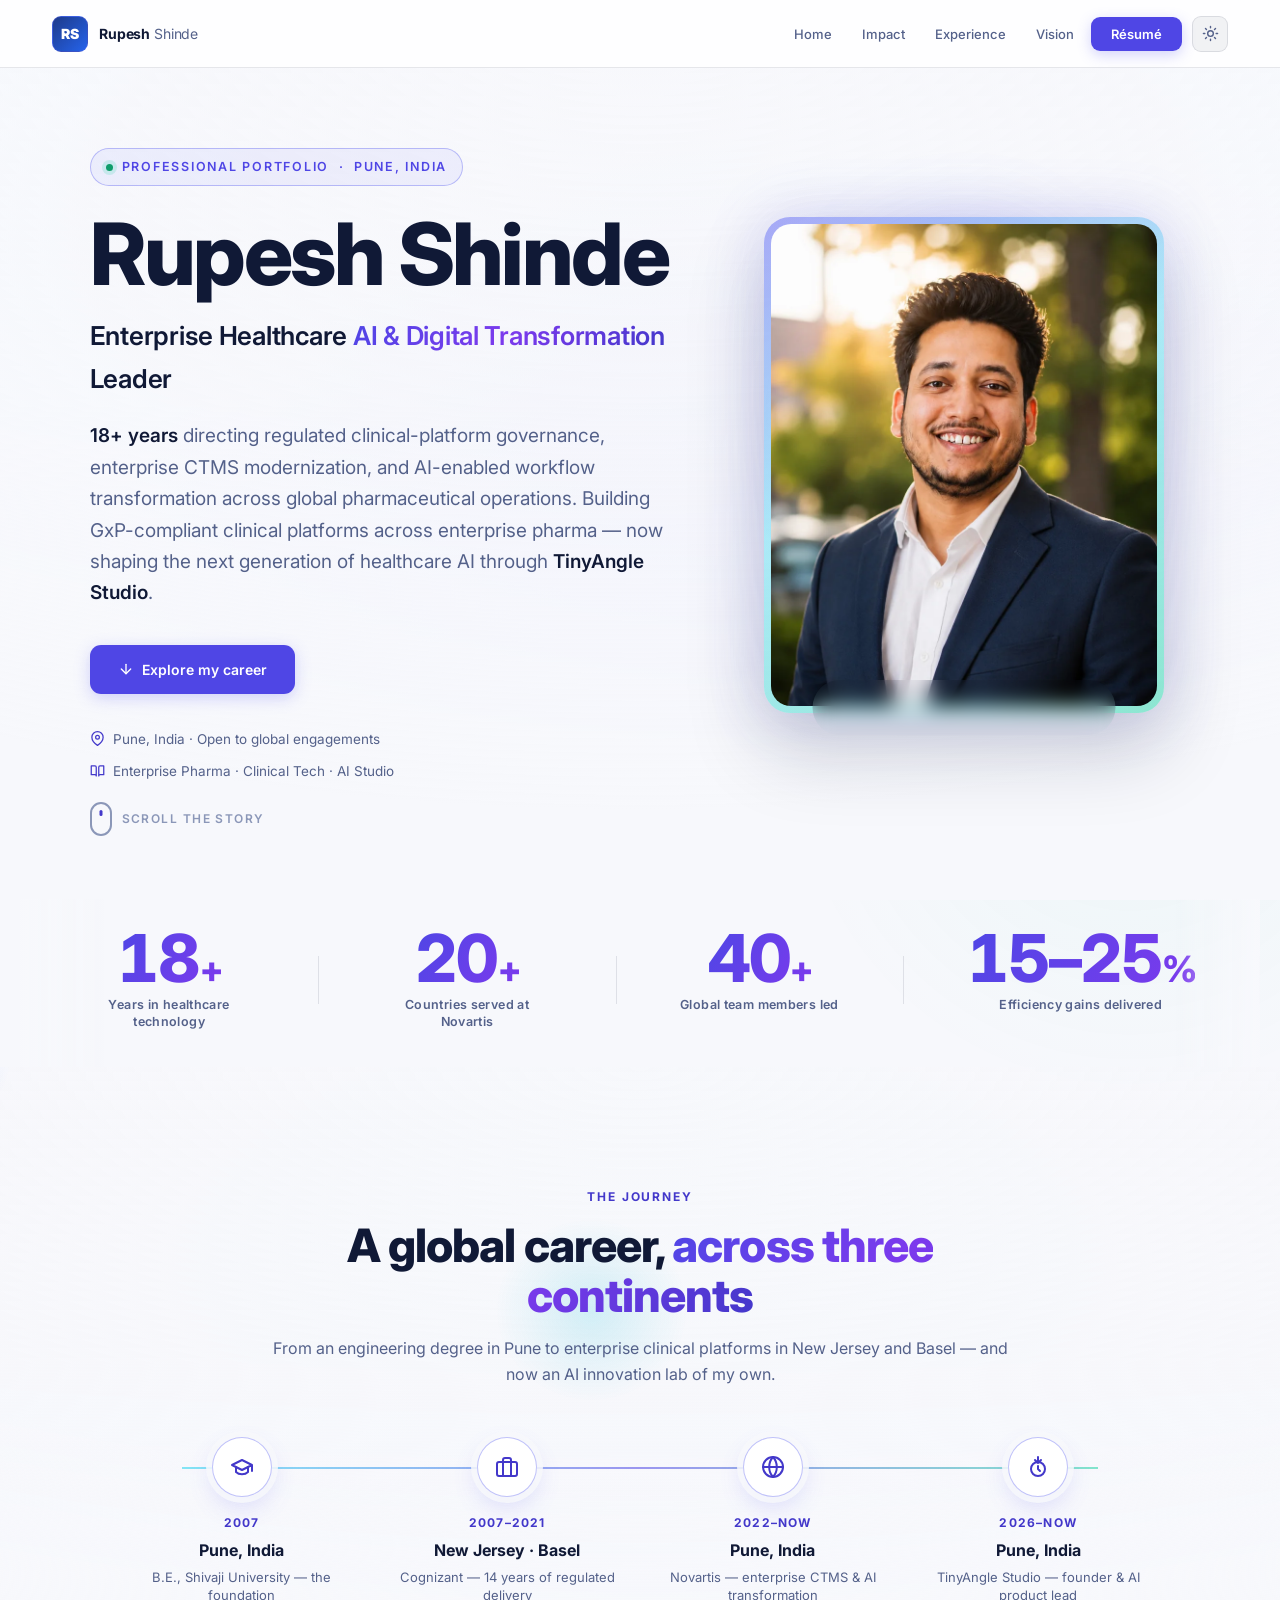
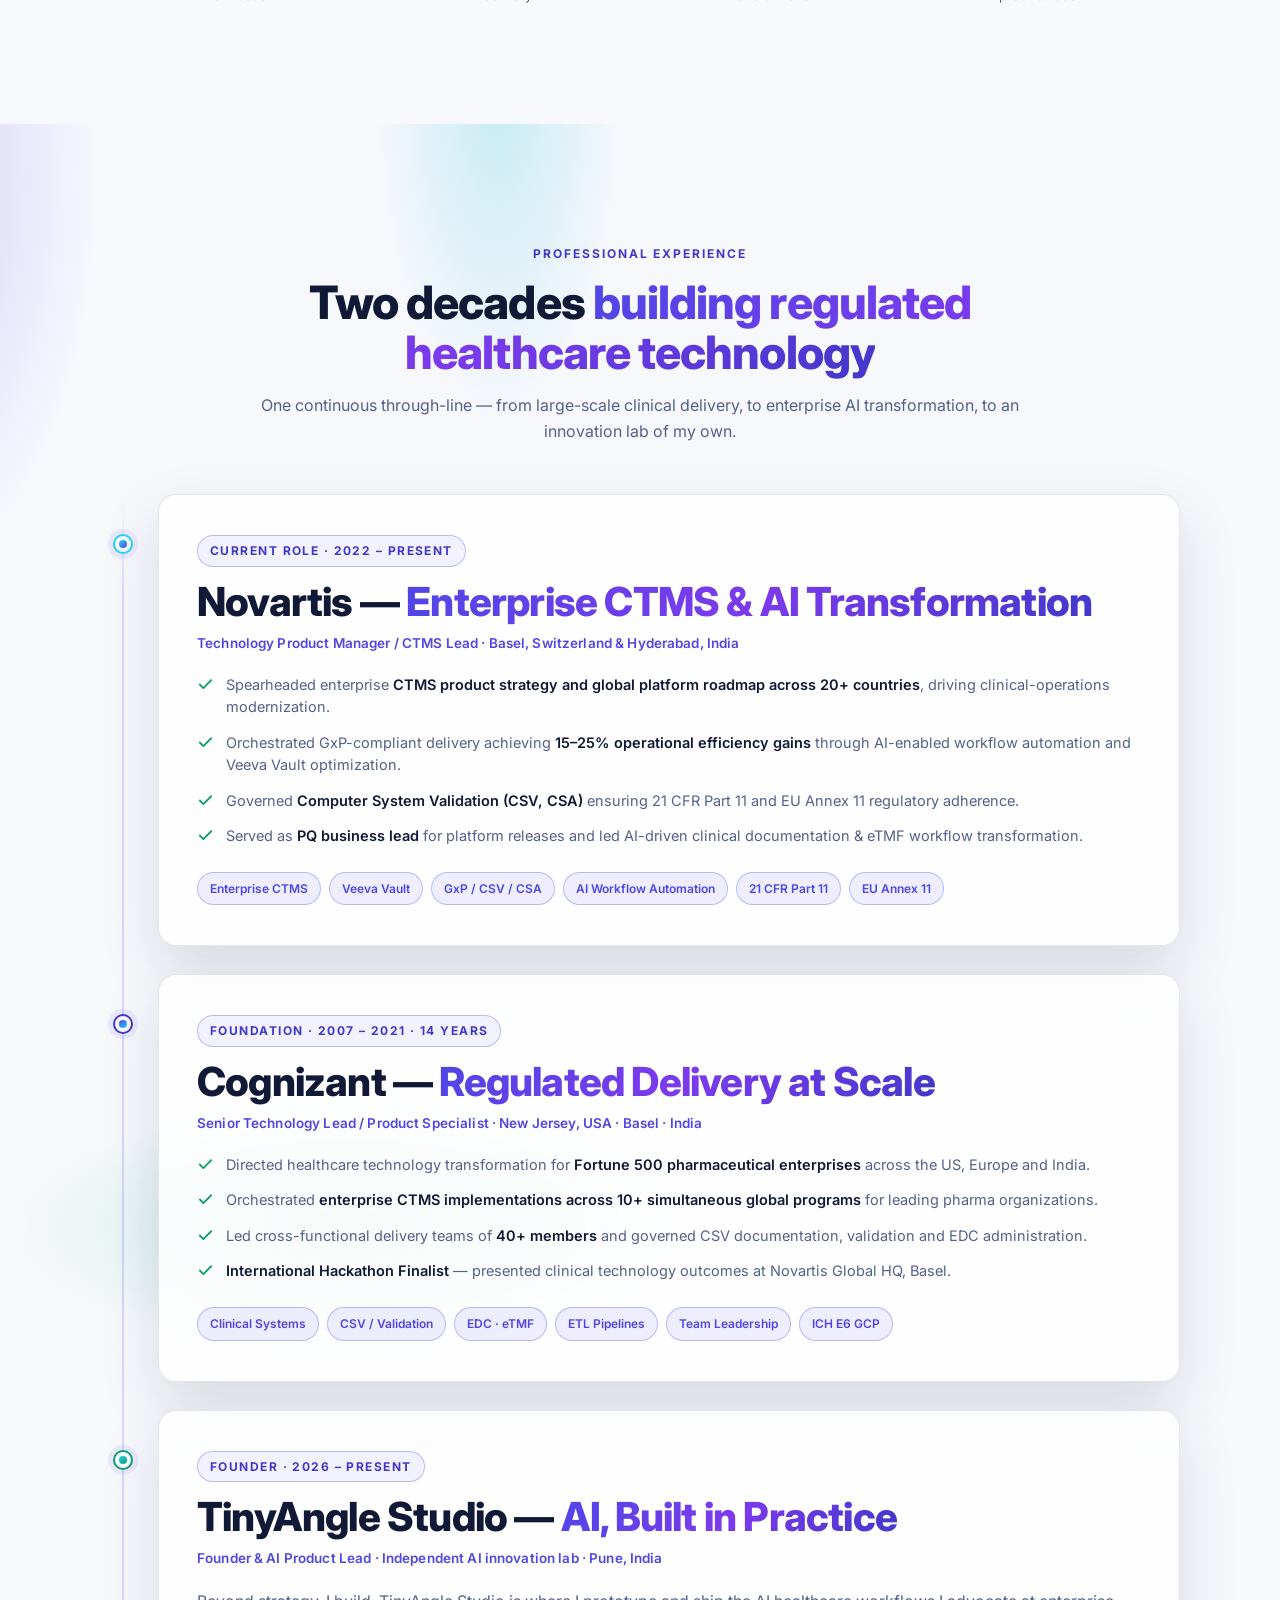
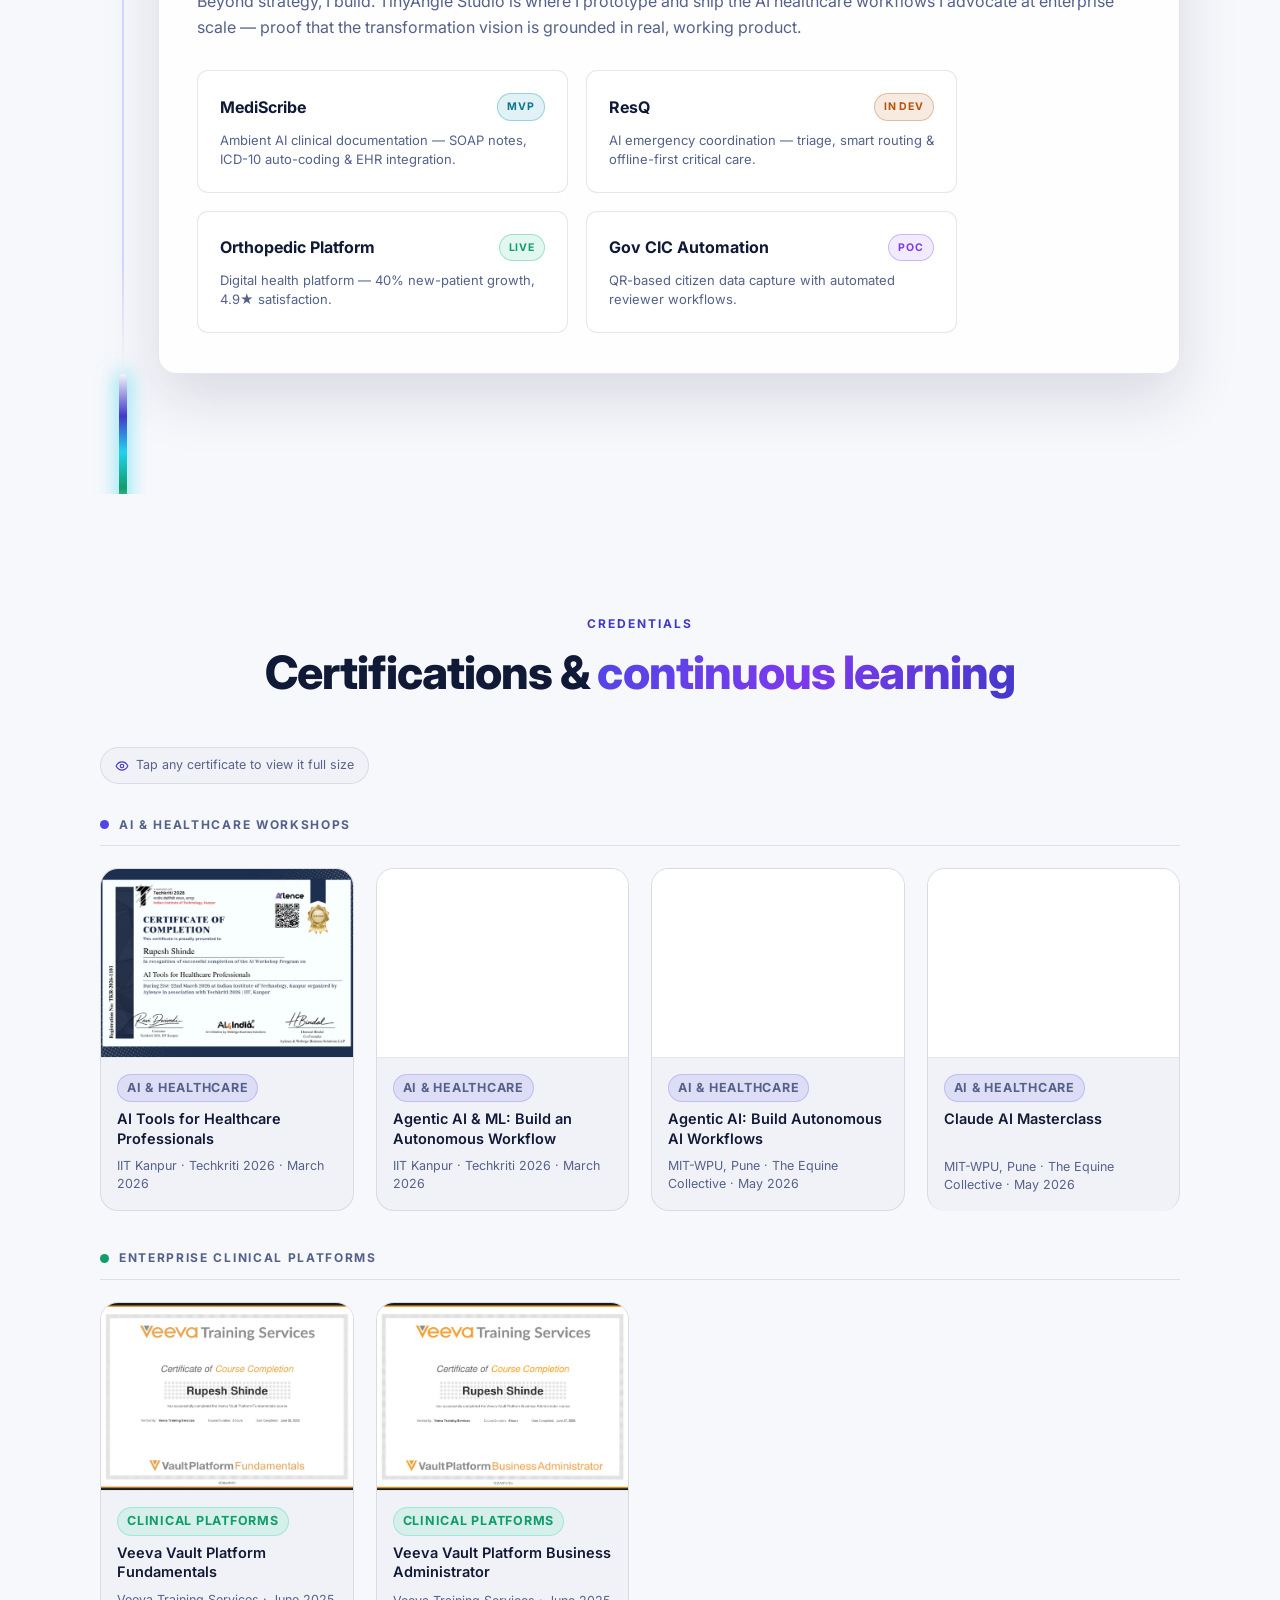
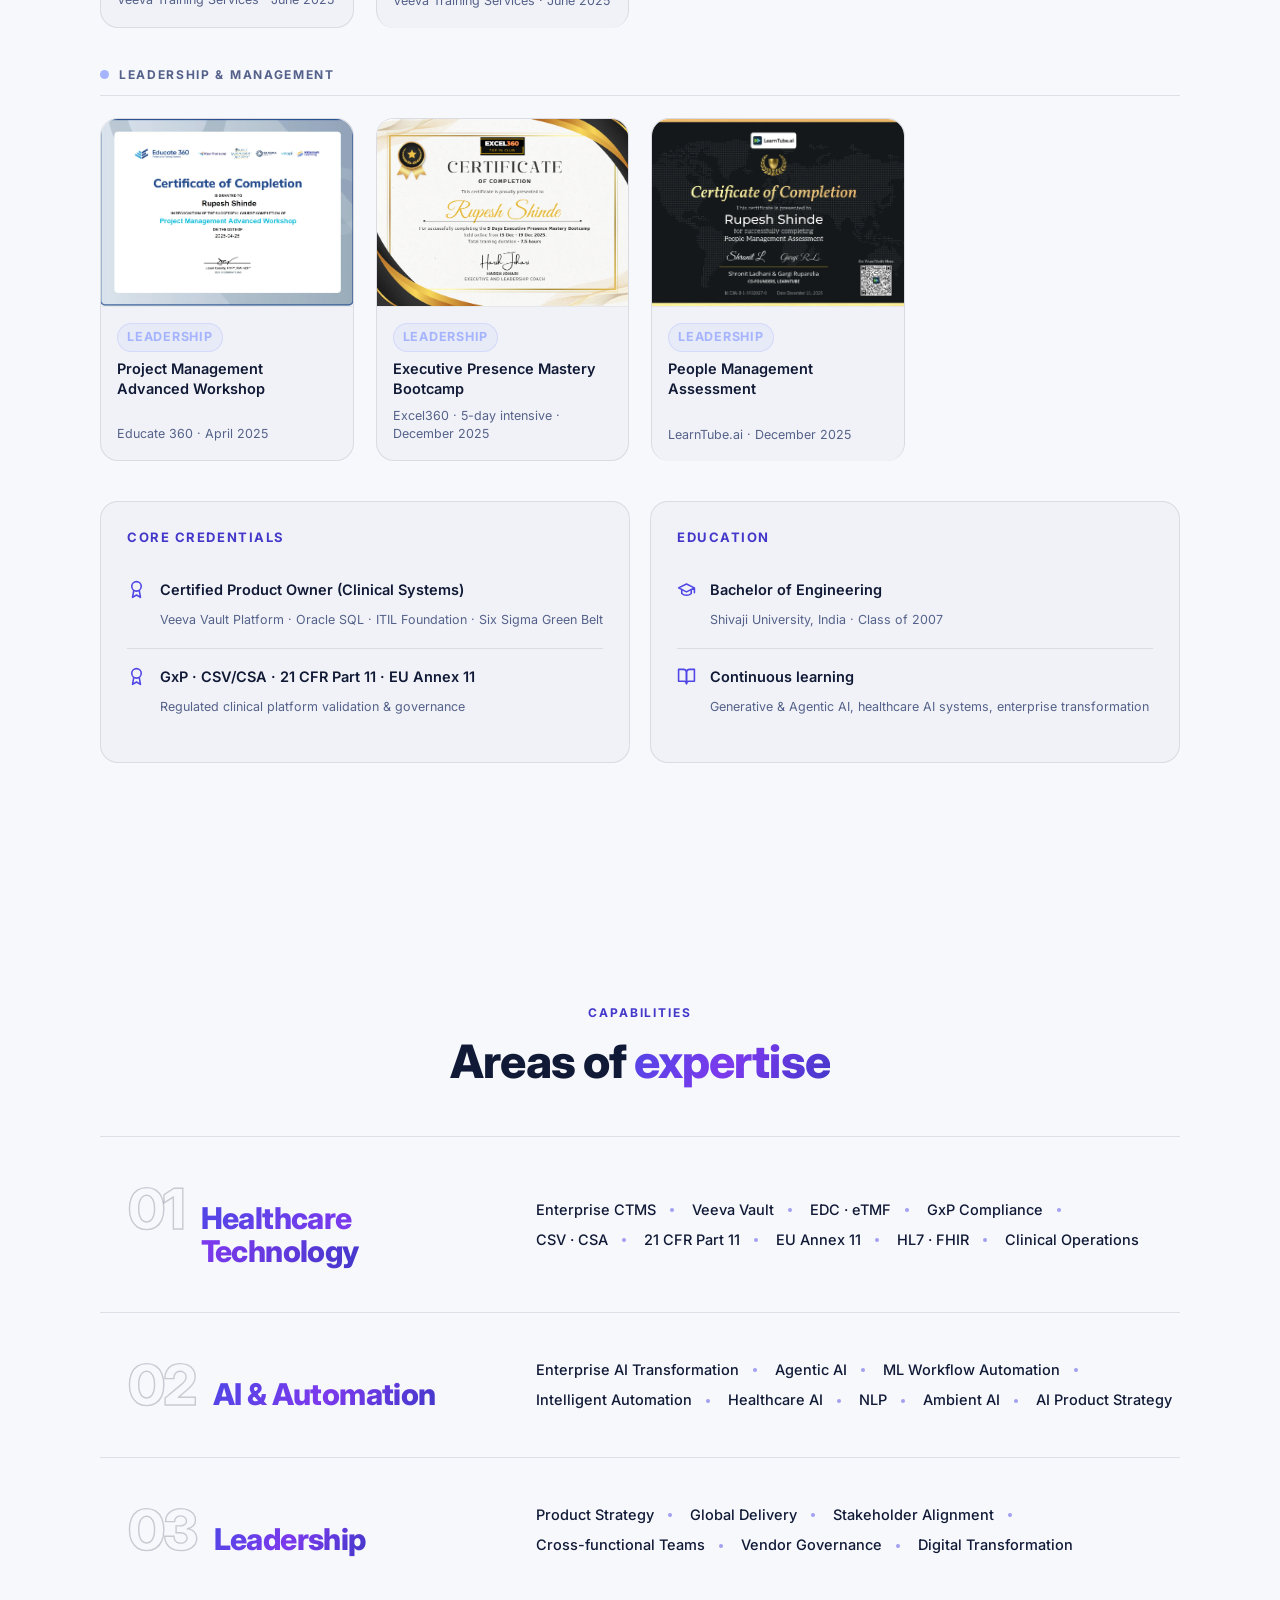
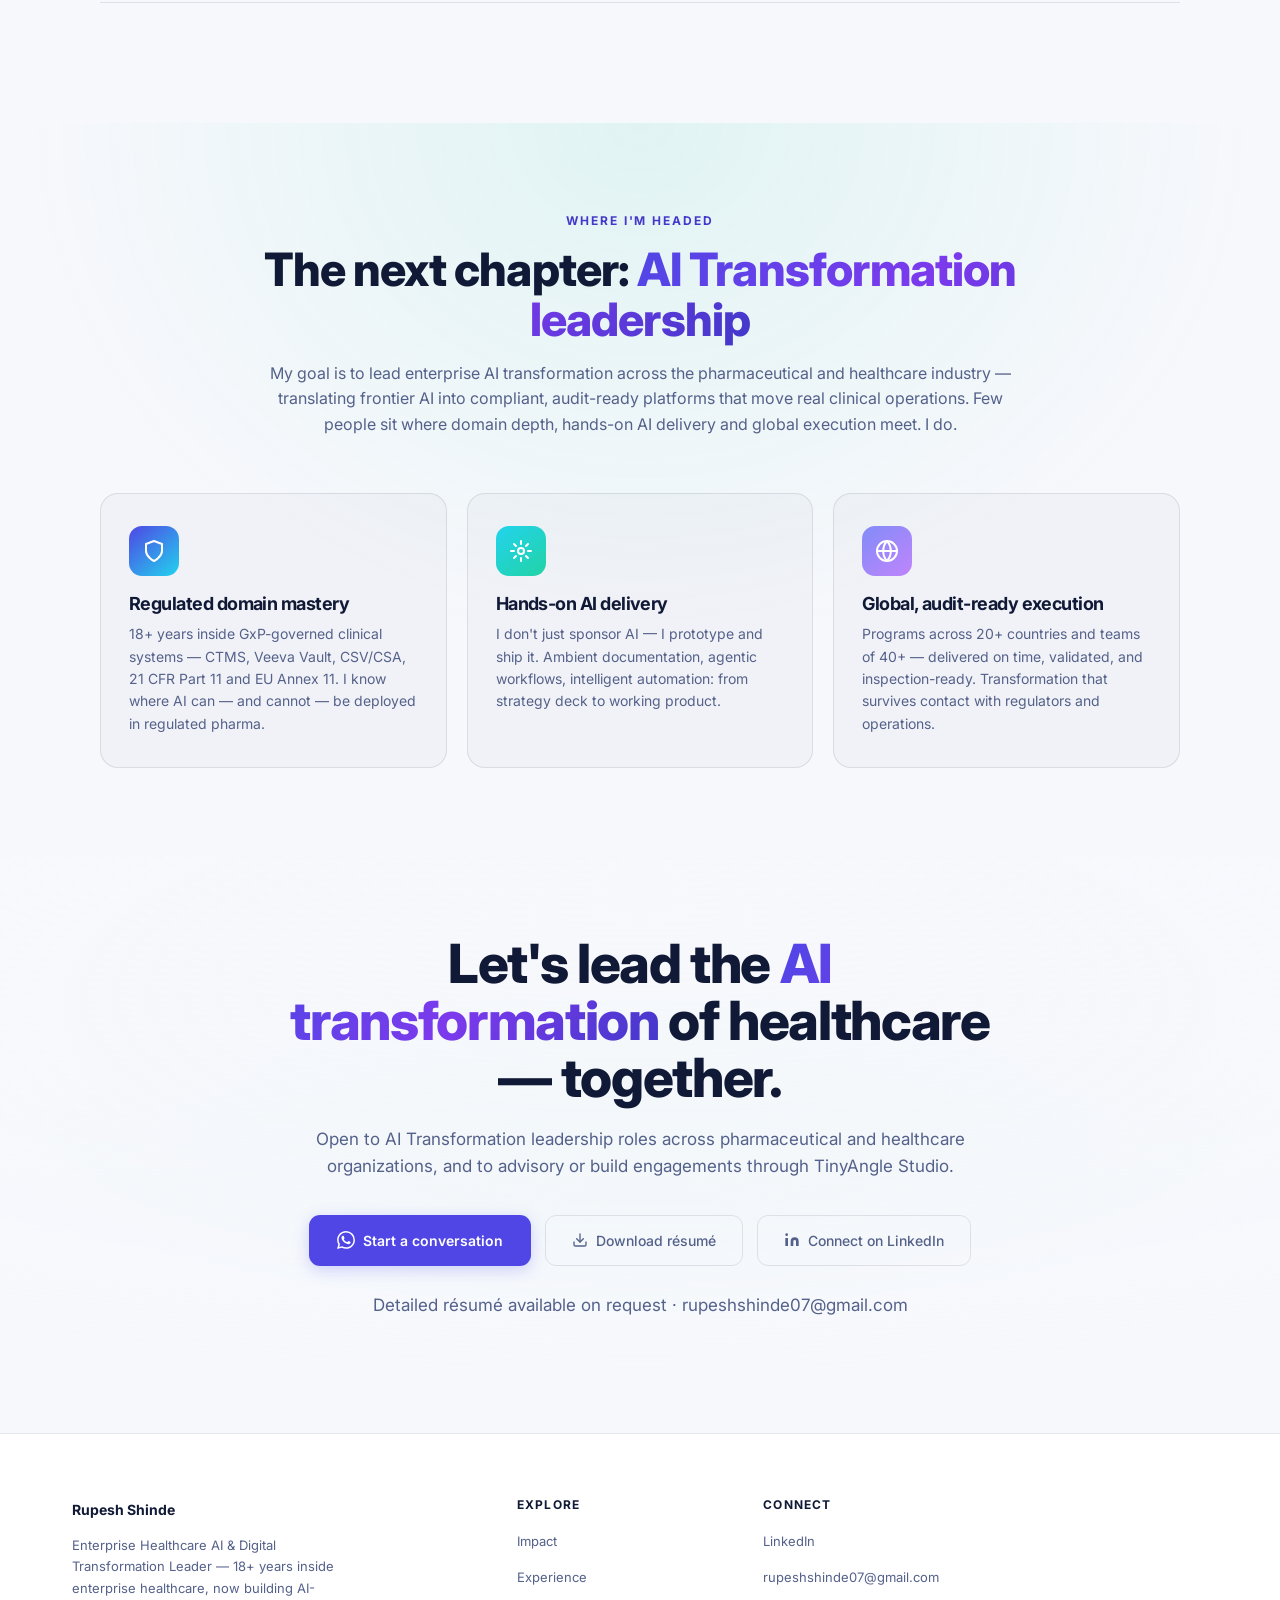
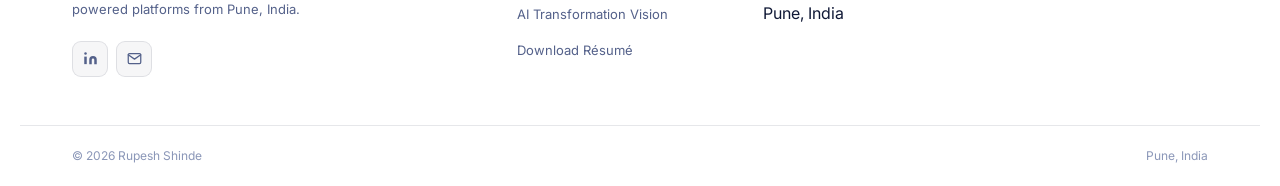
==== commit 655cc5fe: "Performance: convert portfolio images to WebP (6.37MB -> 0.56MB, 91% smaller) - Portrait 2.0MB PNG -" ====
--- a/index.html
+++ b/index.html
@@ -19,7 +19,7 @@
 
        Each chapter's AI-generated background lives in ONE variable
        below. To self-host: download the image into Images/portfolio/
-       and replace the url() with e.g. url('Images/portfolio/hero.png').
+       and replace the url() with e.g. url('Images/portfolio/hero.webp').
        The layered gradient under it is the fallback if the URL is
        ever unreachable, so the page always looks intentional.
        ═══════════════════════════════════════════════════════════ */
@@ -893,7 +893,7 @@
     </div>
     <div class="pf-portrait rev rev-d2">
       <div class="pf-portrait-frame">
-        <img src="Images/portfolio/rupesh-portrait.png" alt="Rupesh Shinde — Enterprise Healthcare AI &amp; Digital Transformation Leader" loading="eager" decoding="async">
+        <img src="Images/portfolio/rupesh-portrait.webp" alt="Rupesh Shinde — Enterprise Healthcare AI &amp; Digital Transformation Leader" loading="eager" decoding="async">
       </div>
       <div class="pf-portrait-badge">
         <span class="pf-portrait-badge-dot" aria-hidden="true"></span>
@@ -1062,20 +1062,20 @@
       <div class="pf-certband">
         <h3 class="pf-certband-title"><span class="pf-certband-dot" data-cat="ai"></span>AI &amp; Healthcare Workshops</h3>
         <div class="pf-certgrid">
-          <button type="button" class="pf-cert pf-certcard rev" data-cat="ai" data-cert="Images/portfolio/certificates/ai-tools-healthcare-iitk.jpeg" data-cert-title="AI Tools for Healthcare Professionals" data-cert-sub="IIT Kanpur · Techkriti 2026 · March 2026">
-            <span class="pf-certcard-thumbwrap"><img class="pf-cert-thumb" src="Images/portfolio/certificates/ai-tools-healthcare-iitk.jpeg" alt="" loading="lazy" decoding="async"><span class="pf-cert-eyebadge"><svg class="pf-cert-eye" viewBox="0 0 24 24" fill="none" stroke="currentColor" stroke-width="2" stroke-linecap="round" stroke-linejoin="round"><path d="M2 12s3.5-7 10-7 10 7 10 7-3.5 7-10 7-10-7-10-7z"/><circle cx="12" cy="12" r="3"/></svg></span></span>
+          <button type="button" class="pf-cert pf-certcard rev" data-cat="ai" data-cert="Images/portfolio/certificates/ai-tools-healthcare-iitk.webp" data-cert-title="AI Tools for Healthcare Professionals" data-cert-sub="IIT Kanpur · Techkriti 2026 · March 2026">
+            <span class="pf-certcard-thumbwrap"><img class="pf-cert-thumb" src="Images/portfolio/certificates/ai-tools-healthcare-iitk.webp" alt="" loading="lazy" decoding="async"><span class="pf-cert-eyebadge"><svg class="pf-cert-eye" viewBox="0 0 24 24" fill="none" stroke="currentColor" stroke-width="2" stroke-linecap="round" stroke-linejoin="round"><path d="M2 12s3.5-7 10-7 10 7 10 7-3.5 7-10 7-10-7-10-7z"/><circle cx="12" cy="12" r="3"/></svg></span></span>
             <span class="pf-certcard-body"><span class="pf-certcard-tag" data-cat="ai">AI &amp; Healthcare</span><b class="pf-certcard-title">AI Tools for Healthcare Professionals</b><span class="pf-certcard-sub">IIT Kanpur · Techkriti 2026 · March 2026</span></span>
           </button>
-          <button type="button" class="pf-cert pf-certcard rev rev-d1" data-cat="ai" data-cert="Images/portfolio/certificates/agentic-ai-ml-iitk.jpeg" data-cert-title="Agentic AI &amp; ML: Build an Autonomous Workflow" data-cert-sub="IIT Kanpur · Techkriti 2026 · March 2026">
-            <span class="pf-certcard-thumbwrap"><img class="pf-cert-thumb" src="Images/portfolio/certificates/agentic-ai-ml-iitk.jpeg" alt="" loading="lazy" decoding="async"><span class="pf-cert-eyebadge"><svg class="pf-cert-eye" viewBox="0 0 24 24" fill="none" stroke="currentColor" stroke-width="2" stroke-linecap="round" stroke-linejoin="round"><path d="M2 12s3.5-7 10-7 10 7 10 7-3.5 7-10 7-10-7-10-7z"/><circle cx="12" cy="12" r="3"/></svg></span></span>
+          <button type="button" class="pf-cert pf-certcard rev rev-d1" data-cat="ai" data-cert="Images/portfolio/certificates/agentic-ai-ml-iitk.webp" data-cert-title="Agentic AI &amp; ML: Build an Autonomous Workflow" data-cert-sub="IIT Kanpur · Techkriti 2026 · March 2026">
+            <span class="pf-certcard-thumbwrap"><img class="pf-cert-thumb" src="Images/portfolio/certificates/agentic-ai-ml-iitk.webp" alt="" loading="lazy" decoding="async"><span class="pf-cert-eyebadge"><svg class="pf-cert-eye" viewBox="0 0 24 24" fill="none" stroke="currentColor" stroke-width="2" stroke-linecap="round" stroke-linejoin="round"><path d="M2 12s3.5-7 10-7 10 7 10 7-3.5 7-10 7-10-7-10-7z"/><circle cx="12" cy="12" r="3"/></svg></span></span>
             <span class="pf-certcard-body"><span class="pf-certcard-tag" data-cat="ai">AI &amp; Healthcare</span><b class="pf-certcard-title">Agentic AI &amp; ML: Build an Autonomous Workflow</b><span class="pf-certcard-sub">IIT Kanpur · Techkriti 2026 · March 2026</span></span>
           </button>
-          <button type="button" class="pf-cert pf-certcard rev rev-d2" data-cat="ai" data-cert="Images/portfolio/certificates/agentic-ai-workflows-mitwpu.jpeg" data-cert-title="Agentic AI: Build Autonomous AI Workflows" data-cert-sub="MIT-WPU, Pune · The Equine Collective · May 2026">
-            <span class="pf-certcard-thumbwrap"><img class="pf-cert-thumb" src="Images/portfolio/certificates/agentic-ai-workflows-mitwpu.jpeg" alt="" loading="lazy" decoding="async"><span class="pf-cert-eyebadge"><svg class="pf-cert-eye" viewBox="0 0 24 24" fill="none" stroke="currentColor" stroke-width="2" stroke-linecap="round" stroke-linejoin="round"><path d="M2 12s3.5-7 10-7 10 7 10 7-3.5 7-10 7-10-7-10-7z"/><circle cx="12" cy="12" r="3"/></svg></span></span>
+          <button type="button" class="pf-cert pf-certcard rev rev-d2" data-cat="ai" data-cert="Images/portfolio/certificates/agentic-ai-workflows-mitwpu.webp" data-cert-title="Agentic AI: Build Autonomous AI Workflows" data-cert-sub="MIT-WPU, Pune · The Equine Collective · May 2026">
+            <span class="pf-certcard-thumbwrap"><img class="pf-cert-thumb" src="Images/portfolio/certificates/agentic-ai-workflows-mitwpu.webp" alt="" loading="lazy" decoding="async"><span class="pf-cert-eyebadge"><svg class="pf-cert-eye" viewBox="0 0 24 24" fill="none" stroke="currentColor" stroke-width="2" stroke-linecap="round" stroke-linejoin="round"><path d="M2 12s3.5-7 10-7 10 7 10 7-3.5 7-10 7-10-7-10-7z"/><circle cx="12" cy="12" r="3"/></svg></span></span>
             <span class="pf-certcard-body"><span class="pf-certcard-tag" data-cat="ai">AI &amp; Healthcare</span><b class="pf-certcard-title">Agentic AI: Build Autonomous AI Workflows</b><span class="pf-certcard-sub">MIT-WPU, Pune · The Equine Collective · May 2026</span></span>
           </button>
-          <button type="button" class="pf-cert pf-certcard rev rev-d3" data-cat="ai" data-cert="Images/portfolio/certificates/claude-ai-masterclass-mitwpu.jpeg" data-cert-title="Claude AI Masterclass" data-cert-sub="MIT-WPU, Pune · The Equine Collective · May 2026">
-            <span class="pf-certcard-thumbwrap"><img class="pf-cert-thumb" src="Images/portfolio/certificates/claude-ai-masterclass-mitwpu.jpeg" alt="" loading="lazy" decoding="async"><span class="pf-cert-eyebadge"><svg class="pf-cert-eye" viewBox="0 0 24 24" fill="none" stroke="currentColor" stroke-width="2" stroke-linecap="round" stroke-linejoin="round"><path d="M2 12s3.5-7 10-7 10 7 10 7-3.5 7-10 7-10-7-10-7z"/><circle cx="12" cy="12" r="3"/></svg></span></span>
+          <button type="button" class="pf-cert pf-certcard rev rev-d3" data-cat="ai" data-cert="Images/portfolio/certificates/claude-ai-masterclass-mitwpu.webp" data-cert-title="Claude AI Masterclass" data-cert-sub="MIT-WPU, Pune · The Equine Collective · May 2026">
+            <span class="pf-certcard-thumbwrap"><img class="pf-cert-thumb" src="Images/portfolio/certificates/claude-ai-masterclass-mitwpu.webp" alt="" loading="lazy" decoding="async"><span class="pf-cert-eyebadge"><svg class="pf-cert-eye" viewBox="0 0 24 24" fill="none" stroke="currentColor" stroke-width="2" stroke-linecap="round" stroke-linejoin="round"><path d="M2 12s3.5-7 10-7 10 7 10 7-3.5 7-10 7-10-7-10-7z"/><circle cx="12" cy="12" r="3"/></svg></span></span>
             <span class="pf-certcard-body"><span class="pf-certcard-tag" data-cat="ai">AI &amp; Healthcare</span><b class="pf-certcard-title">Claude AI Masterclass</b><span class="pf-certcard-sub">MIT-WPU, Pune · The Equine Collective · May 2026</span></span>
           </button>
         </div>
@@ -1084,12 +1084,12 @@
       <div class="pf-certband">
         <h3 class="pf-certband-title"><span class="pf-certband-dot" data-cat="clinical"></span>Enterprise Clinical Platforms</h3>
         <div class="pf-certgrid">
-          <button type="button" class="pf-cert pf-certcard rev" data-cat="clinical" data-cert="Images/portfolio/certificates/veeva-vault-fundamentals.jpeg" data-cert-title="Veeva Vault Platform Fundamentals" data-cert-sub="Veeva Training Services · June 2025">
-            <span class="pf-certcard-thumbwrap"><img class="pf-cert-thumb" src="Images/portfolio/certificates/veeva-vault-fundamentals.jpeg" alt="" loading="lazy" decoding="async"><span class="pf-cert-eyebadge"><svg class="pf-cert-eye" viewBox="0 0 24 24" fill="none" stroke="currentColor" stroke-width="2" stroke-linecap="round" stroke-linejoin="round"><path d="M2 12s3.5-7 10-7 10 7 10 7-3.5 7-10 7-10-7-10-7z"/><circle cx="12" cy="12" r="3"/></svg></span></span>
+          <button type="button" class="pf-cert pf-certcard rev" data-cat="clinical" data-cert="Images/portfolio/certificates/veeva-vault-fundamentals.webp" data-cert-title="Veeva Vault Platform Fundamentals" data-cert-sub="Veeva Training Services · June 2025">
+            <span class="pf-certcard-thumbwrap"><img class="pf-cert-thumb" src="Images/portfolio/certificates/veeva-vault-fundamentals.webp" alt="" loading="lazy" decoding="async"><span class="pf-cert-eyebadge"><svg class="pf-cert-eye" viewBox="0 0 24 24" fill="none" stroke="currentColor" stroke-width="2" stroke-linecap="round" stroke-linejoin="round"><path d="M2 12s3.5-7 10-7 10 7 10 7-3.5 7-10 7-10-7-10-7z"/><circle cx="12" cy="12" r="3"/></svg></span></span>
             <span class="pf-certcard-body"><span class="pf-certcard-tag" data-cat="clinical">Clinical Platforms</span><b class="pf-certcard-title">Veeva Vault Platform Fundamentals</b><span class="pf-certcard-sub">Veeva Training Services · June 2025</span></span>
           </button>
-          <button type="button" class="pf-cert pf-certcard rev rev-d1" data-cat="clinical" data-cert="Images/portfolio/certificates/veeva-vault-business-admin.jpeg" data-cert-title="Veeva Vault Platform Business Administrator" data-cert-sub="Veeva Training Services · June 2025">
-            <span class="pf-certcard-thumbwrap"><img class="pf-cert-thumb" src="Images/portfolio/certificates/veeva-vault-business-admin.jpeg" alt="" loading="lazy" decoding="async"><span class="pf-cert-eyebadge"><svg class="pf-cert-eye" viewBox="0 0 24 24" fill="none" stroke="currentColor" stroke-width="2" stroke-linecap="round" stroke-linejoin="round"><path d="M2 12s3.5-7 10-7 10 7 10 7-3.5 7-10 7-10-7-10-7z"/><circle cx="12" cy="12" r="3"/></svg></span></span>
+          <button type="button" class="pf-cert pf-certcard rev rev-d1" data-cat="clinical" data-cert="Images/portfolio/certificates/veeva-vault-business-admin.webp" data-cert-title="Veeva Vault Platform Business Administrator" data-cert-sub="Veeva Training Services · June 2025">
+            <span class="pf-certcard-thumbwrap"><img class="pf-cert-thumb" src="Images/portfolio/certificates/veeva-vault-business-admin.webp" alt="" loading="lazy" decoding="async"><span class="pf-cert-eyebadge"><svg class="pf-cert-eye" viewBox="0 0 24 24" fill="none" stroke="currentColor" stroke-width="2" stroke-linecap="round" stroke-linejoin="round"><path d="M2 12s3.5-7 10-7 10 7 10 7-3.5 7-10 7-10-7-10-7z"/><circle cx="12" cy="12" r="3"/></svg></span></span>
             <span class="pf-certcard-body"><span class="pf-certcard-tag" data-cat="clinical">Clinical Platforms</span><b class="pf-certcard-title">Veeva Vault Platform Business Administrator</b><span class="pf-certcard-sub">Veeva Training Services · June 2025</span></span>
           </button>
         </div>
@@ -1098,16 +1098,16 @@
       <div class="pf-certband">
         <h3 class="pf-certband-title"><span class="pf-certband-dot" data-cat="lead"></span>Leadership &amp; Management</h3>
         <div class="pf-certgrid">
-          <button type="button" class="pf-cert pf-certcard rev" data-cat="lead" data-cert="Images/portfolio/certificates/project-management-educate360.jpeg" data-cert-title="Project Management Advanced Workshop" data-cert-sub="Educate 360 · April 2025">
-            <span class="pf-certcard-thumbwrap"><img class="pf-cert-thumb" src="Images/portfolio/certificates/project-management-educate360.jpeg" alt="" loading="lazy" decoding="async"><span class="pf-cert-eyebadge"><svg class="pf-cert-eye" viewBox="0 0 24 24" fill="none" stroke="currentColor" stroke-width="2" stroke-linecap="round" stroke-linejoin="round"><path d="M2 12s3.5-7 10-7 10 7 10 7-3.5 7-10 7-10-7-10-7z"/><circle cx="12" cy="12" r="3"/></svg></span></span>
+          <button type="button" class="pf-cert pf-certcard rev" data-cat="lead" data-cert="Images/portfolio/certificates/project-management-educate360.webp" data-cert-title="Project Management Advanced Workshop" data-cert-sub="Educate 360 · April 2025">
+            <span class="pf-certcard-thumbwrap"><img class="pf-cert-thumb" src="Images/portfolio/certificates/project-management-educate360.webp" alt="" loading="lazy" decoding="async"><span class="pf-cert-eyebadge"><svg class="pf-cert-eye" viewBox="0 0 24 24" fill="none" stroke="currentColor" stroke-width="2" stroke-linecap="round" stroke-linejoin="round"><path d="M2 12s3.5-7 10-7 10 7 10 7-3.5 7-10 7-10-7-10-7z"/><circle cx="12" cy="12" r="3"/></svg></span></span>
             <span class="pf-certcard-body"><span class="pf-certcard-tag" data-cat="lead">Leadership</span><b class="pf-certcard-title">Project Management Advanced Workshop</b><span class="pf-certcard-sub">Educate 360 · April 2025</span></span>
           </button>
-          <button type="button" class="pf-cert pf-certcard rev rev-d1" data-cat="lead" data-cert="Images/portfolio/certificates/executive-presence-bootcamp-excel360.png" data-cert-title="Executive Presence Mastery Bootcamp" data-cert-sub="Excel360 · 5-day intensive · December 2025">
-            <span class="pf-certcard-thumbwrap"><img class="pf-cert-thumb" src="Images/portfolio/certificates/executive-presence-bootcamp-excel360.png" alt="" loading="lazy" decoding="async"><span class="pf-cert-eyebadge"><svg class="pf-cert-eye" viewBox="0 0 24 24" fill="none" stroke="currentColor" stroke-width="2" stroke-linecap="round" stroke-linejoin="round"><path d="M2 12s3.5-7 10-7 10 7 10 7-3.5 7-10 7-10-7-10-7z"/><circle cx="12" cy="12" r="3"/></svg></span></span>
+          <button type="button" class="pf-cert pf-certcard rev rev-d1" data-cat="lead" data-cert="Images/portfolio/certificates/executive-presence-bootcamp-excel360.webp" data-cert-title="Executive Presence Mastery Bootcamp" data-cert-sub="Excel360 · 5-day intensive · December 2025">
+            <span class="pf-certcard-thumbwrap"><img class="pf-cert-thumb" src="Images/portfolio/certificates/executive-presence-bootcamp-excel360.webp" alt="" loading="lazy" decoding="async"><span class="pf-cert-eyebadge"><svg class="pf-cert-eye" viewBox="0 0 24 24" fill="none" stroke="currentColor" stroke-width="2" stroke-linecap="round" stroke-linejoin="round"><path d="M2 12s3.5-7 10-7 10 7 10 7-3.5 7-10 7-10-7-10-7z"/><circle cx="12" cy="12" r="3"/></svg></span></span>
             <span class="pf-certcard-body"><span class="pf-certcard-tag" data-cat="lead">Leadership</span><b class="pf-certcard-title">Executive Presence Mastery Bootcamp</b><span class="pf-certcard-sub">Excel360 · 5-day intensive · December 2025</span></span>
           </button>
-          <button type="button" class="pf-cert pf-certcard rev rev-d2" data-cat="lead" data-cert="Images/portfolio/certificates/people-management-learntube.png" data-cert-title="People Management Assessment" data-cert-sub="LearnTube.ai · December 2025">
-            <span class="pf-certcard-thumbwrap"><img class="pf-cert-thumb" src="Images/portfolio/certificates/people-management-learntube.png" alt="" loading="lazy" decoding="async"><span class="pf-cert-eyebadge"><svg class="pf-cert-eye" viewBox="0 0 24 24" fill="none" stroke="currentColor" stroke-width="2" stroke-linecap="round" stroke-linejoin="round"><path d="M2 12s3.5-7 10-7 10 7 10 7-3.5 7-10 7-10-7-10-7z"/><circle cx="12" cy="12" r="3"/></svg></span></span>
+          <button type="button" class="pf-cert pf-certcard rev rev-d2" data-cat="lead" data-cert="Images/portfolio/certificates/people-management-learntube.webp" data-cert-title="People Management Assessment" data-cert-sub="LearnTube.ai · December 2025">
+            <span class="pf-certcard-thumbwrap"><img class="pf-cert-thumb" src="Images/portfolio/certificates/people-management-learntube.webp" alt="" loading="lazy" decoding="async"><span class="pf-cert-eyebadge"><svg class="pf-cert-eye" viewBox="0 0 24 24" fill="none" stroke="currentColor" stroke-width="2" stroke-linecap="round" stroke-linejoin="round"><path d="M2 12s3.5-7 10-7 10 7 10 7-3.5 7-10 7-10-7-10-7z"/><circle cx="12" cy="12" r="3"/></svg></span></span>
             <span class="pf-certcard-body"><span class="pf-certcard-tag" data-cat="lead">Leadership</span><b class="pf-certcard-title">People Management Assessment</b><span class="pf-certcard-sub">LearnTube.ai · December 2025</span></span>
           </button>
         </div>
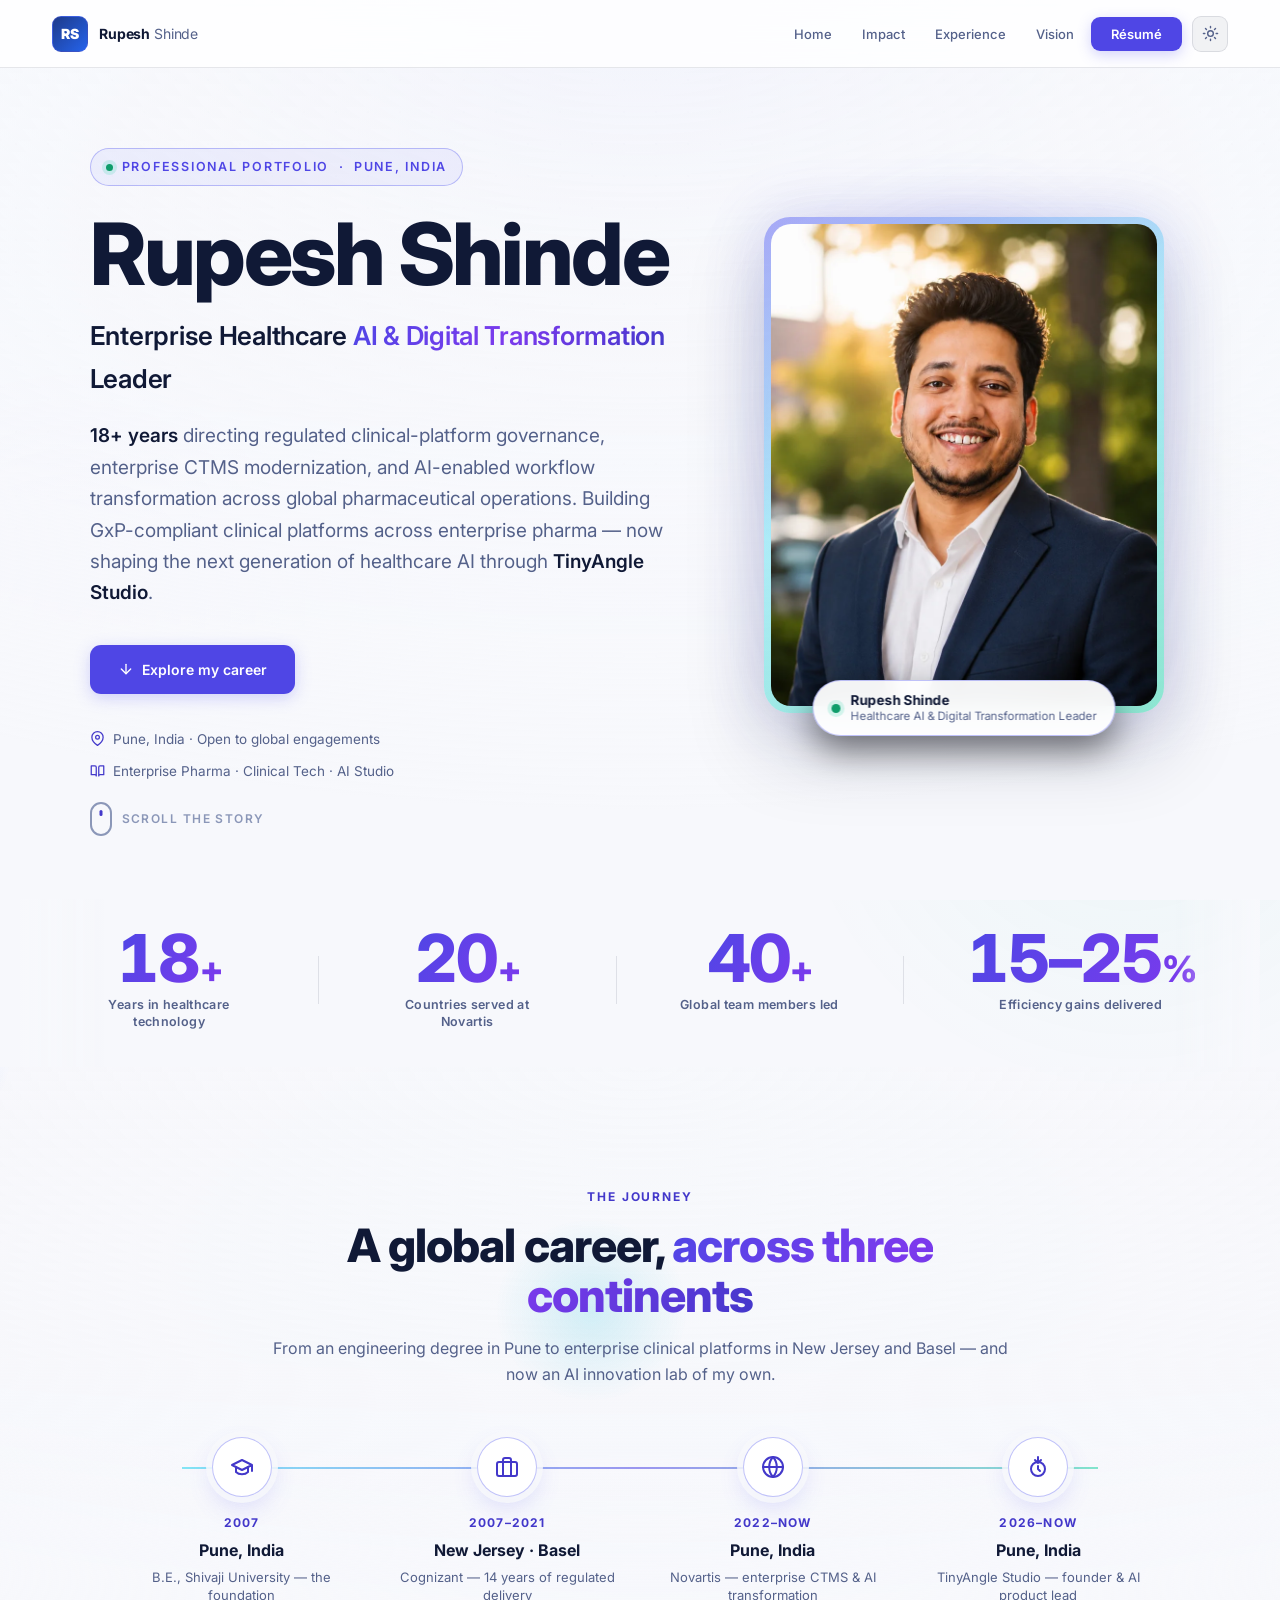
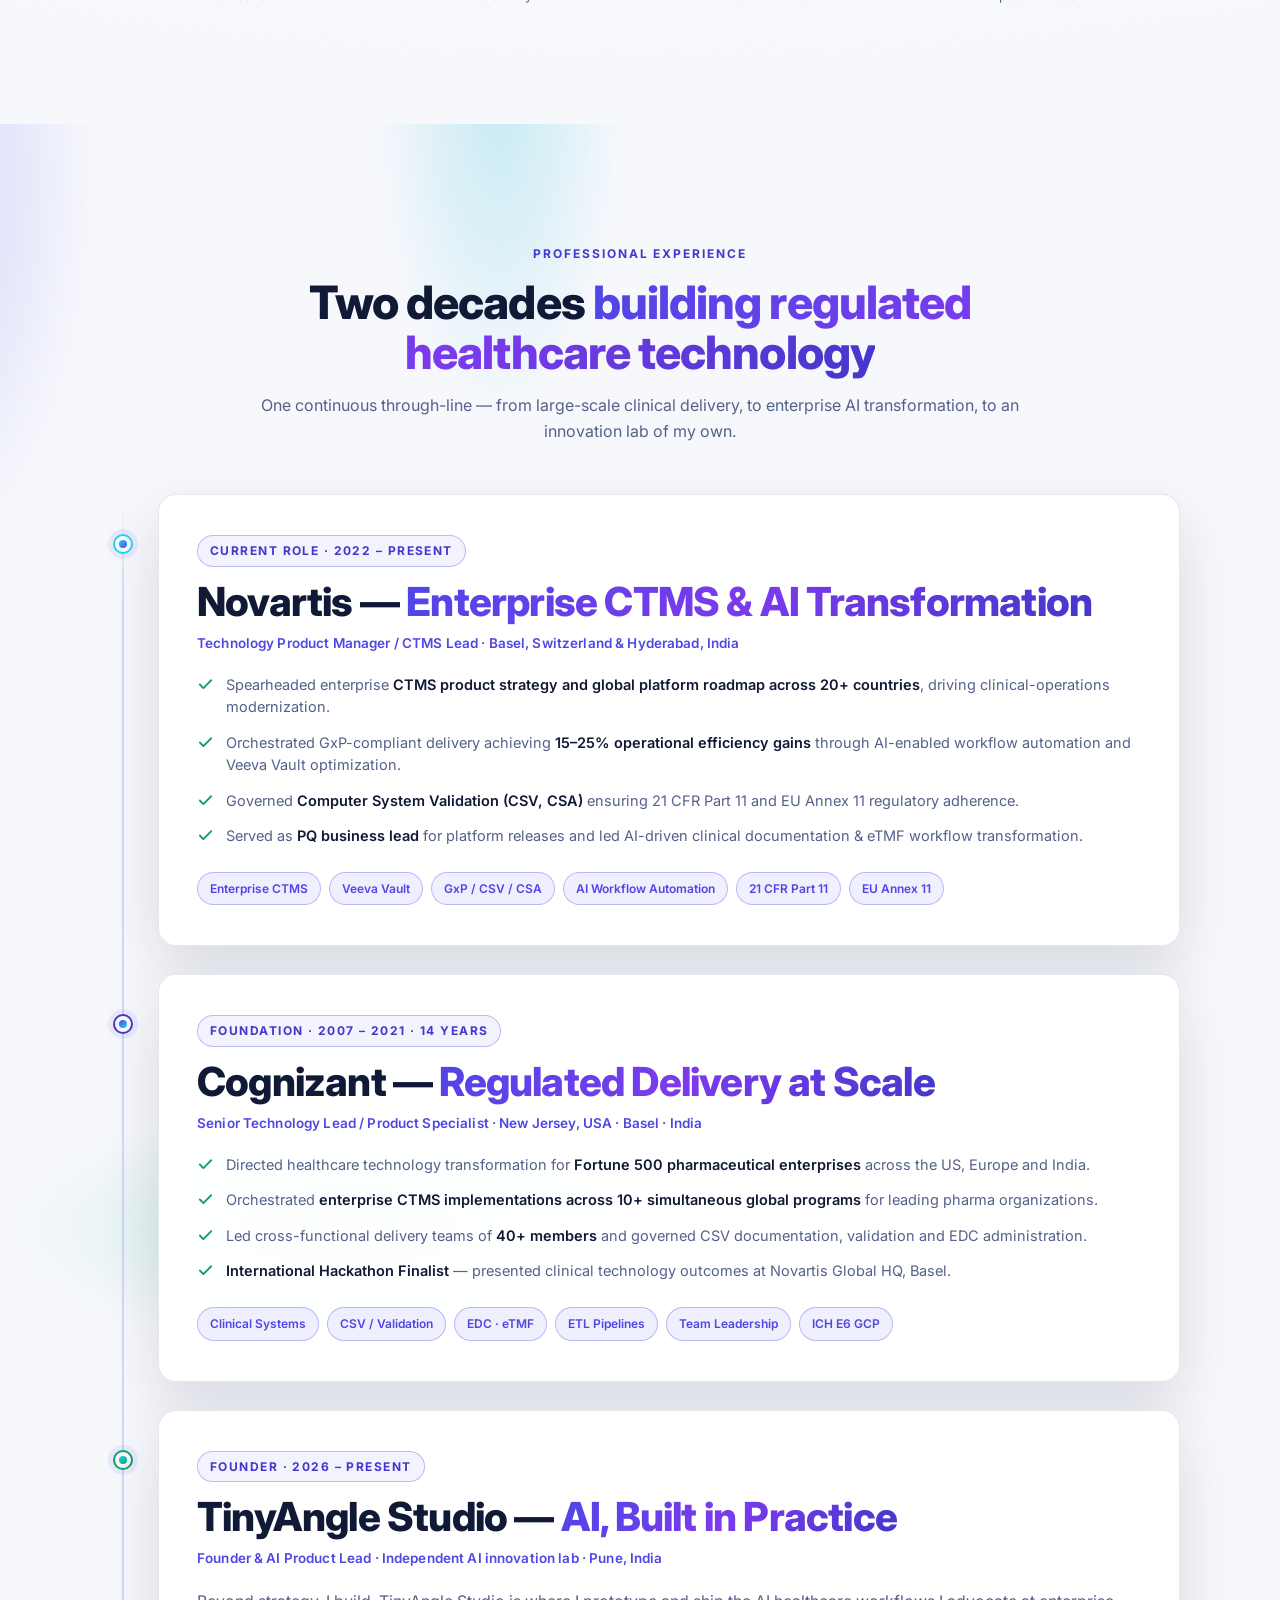
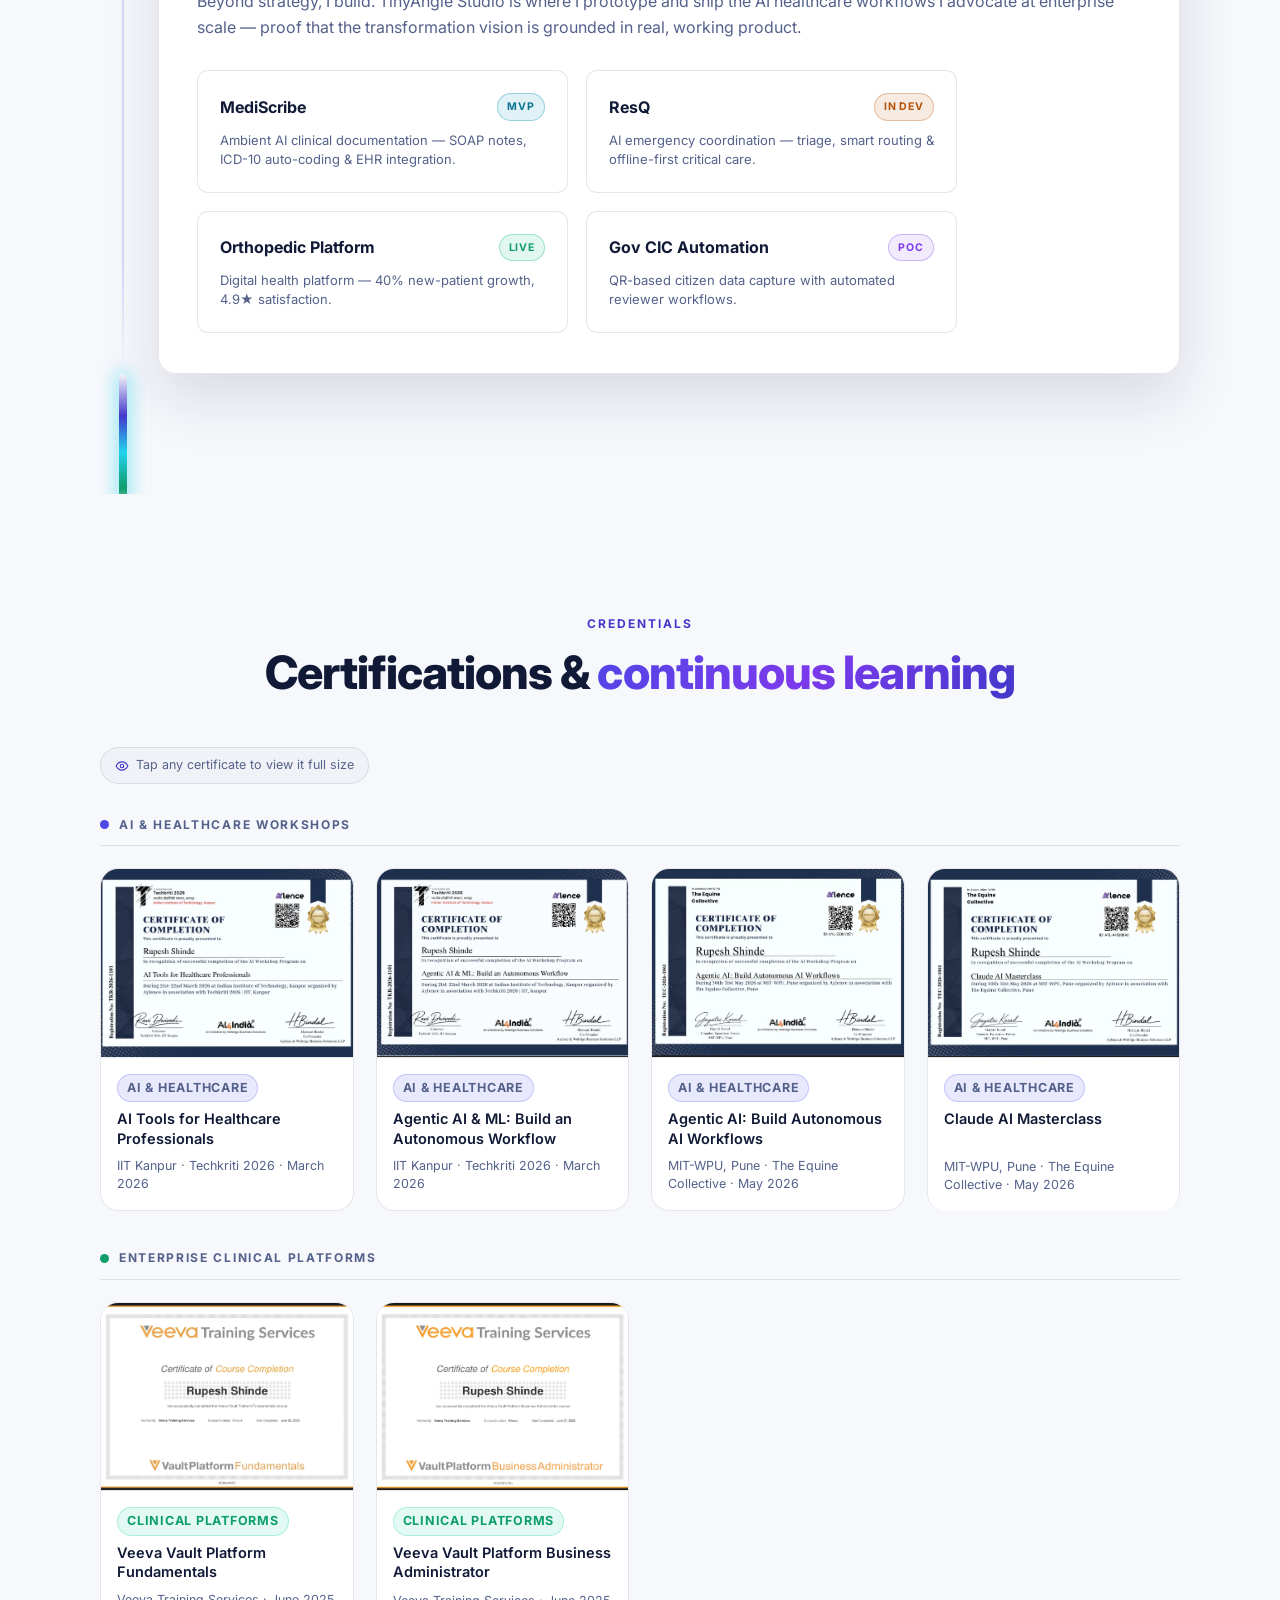
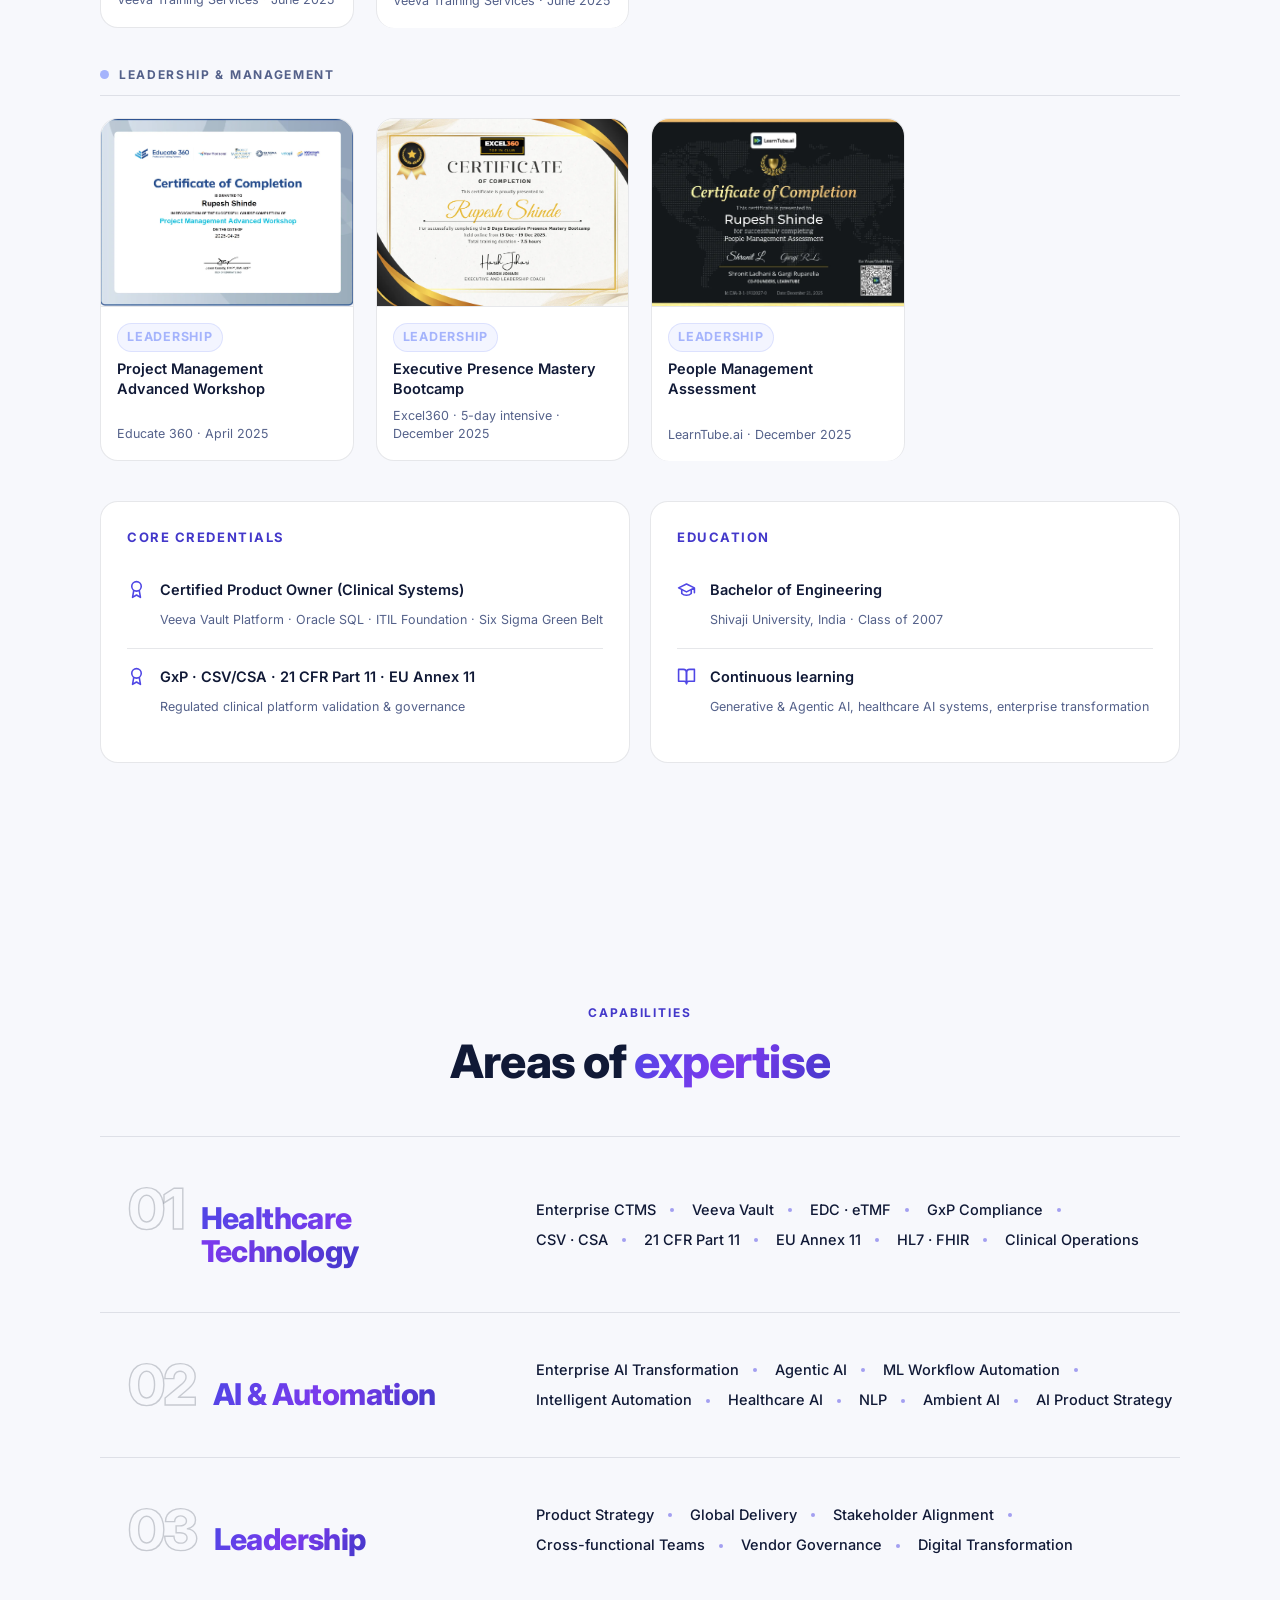
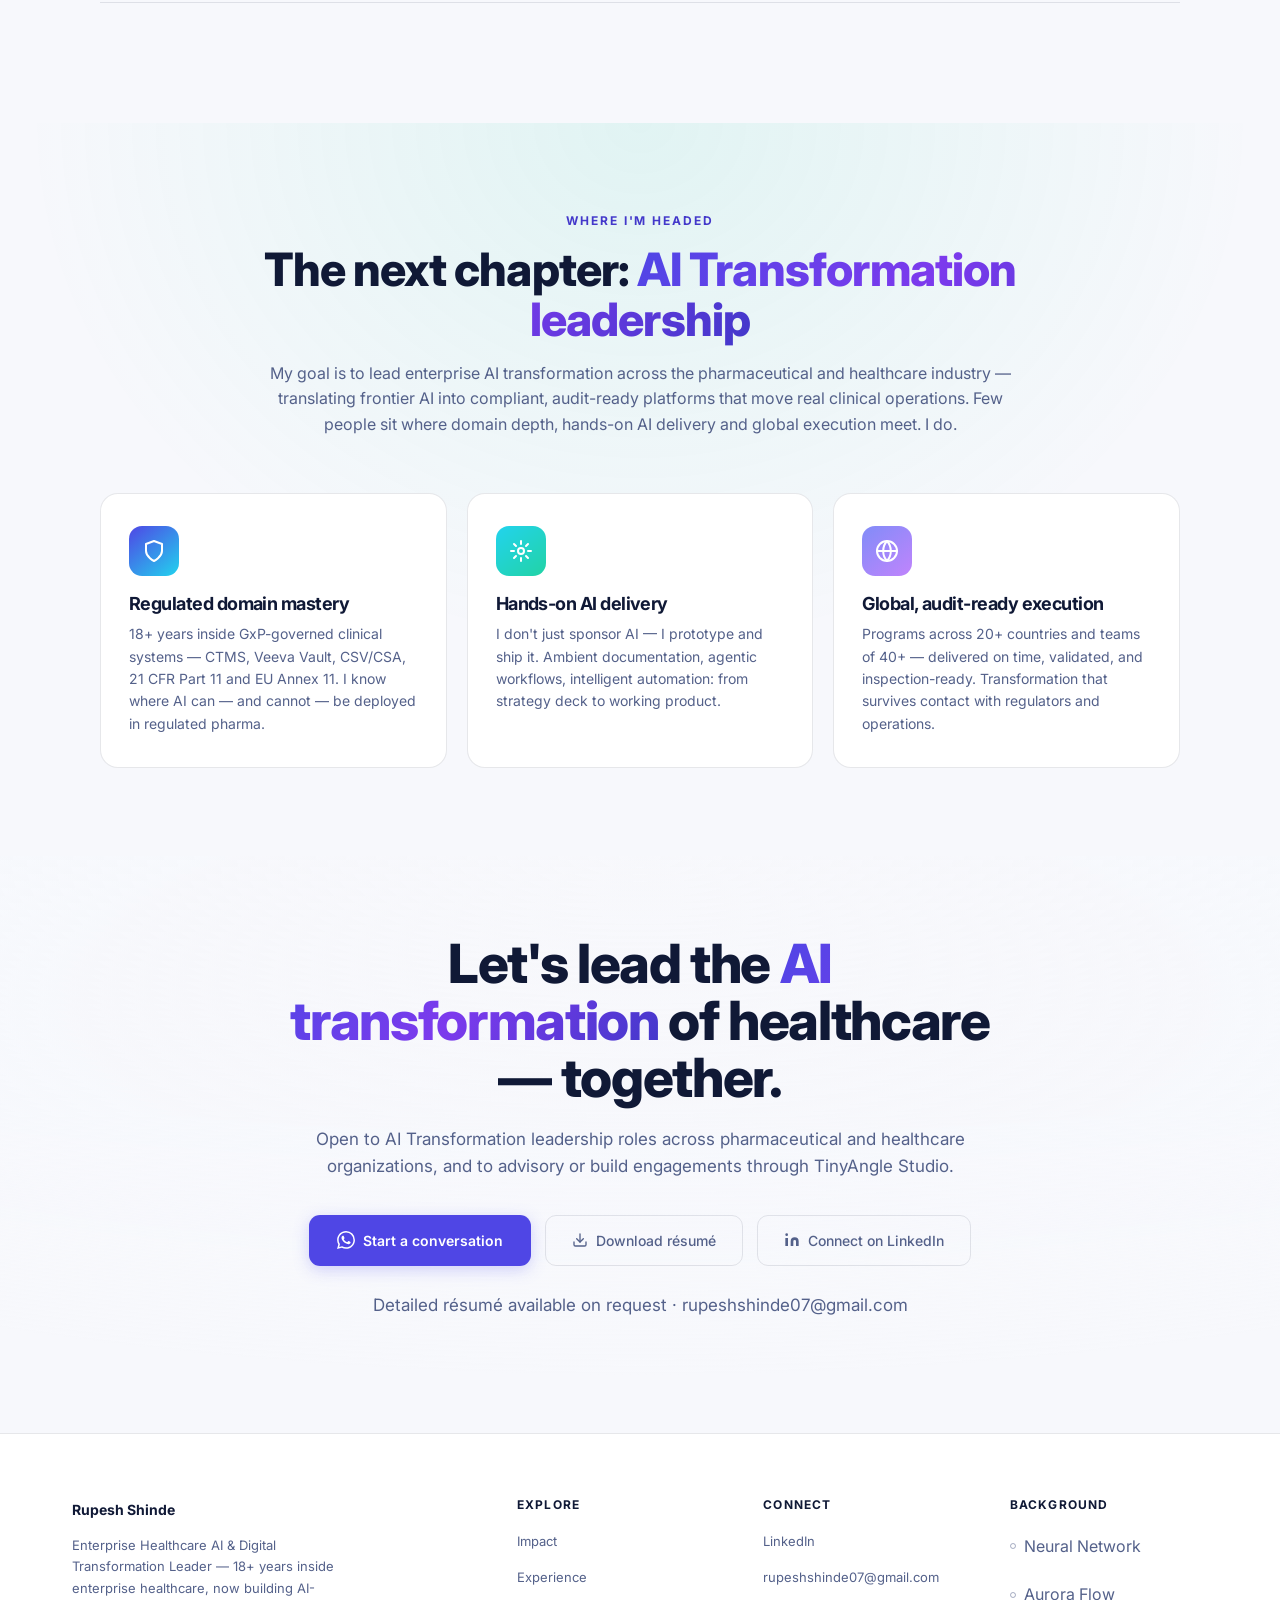
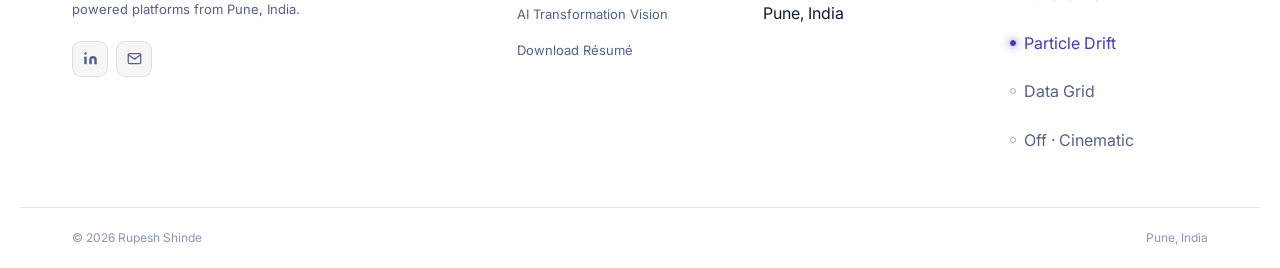
==== commit f070c35c: "Add animated WebGL background with footer theme selector Replaces the per-section cinematic stills w" ====
--- a/index.html
+++ b/index.html
@@ -826,6 +826,9 @@
   </style>
 </head>
 <body>
+
+<!-- Animated WebGL background (sits behind all content) -->
+<canvas id="bgfx" aria-hidden="true" style="position:fixed;inset:0;width:100%;height:100%;z-index:-1;pointer-events:none;display:block;"></canvas>
 
 <!-- Background -->
 <div class="bg-grid"></div>
@@ -1298,6 +1301,7 @@
         <li><span>Pune, India</span></li>
       </ul>
     </div>
+    <div class="footer-col" id="bgfxFooter"></div>
   </div>
   <div class="footer-bottom">
     <p>&copy; 2026 Rupesh Shinde</p>
@@ -1516,5 +1520,6 @@
   }
 })();
 </script>
+<script type="module" src="js/bg-fx.js"></script>
 </body>
 </html>
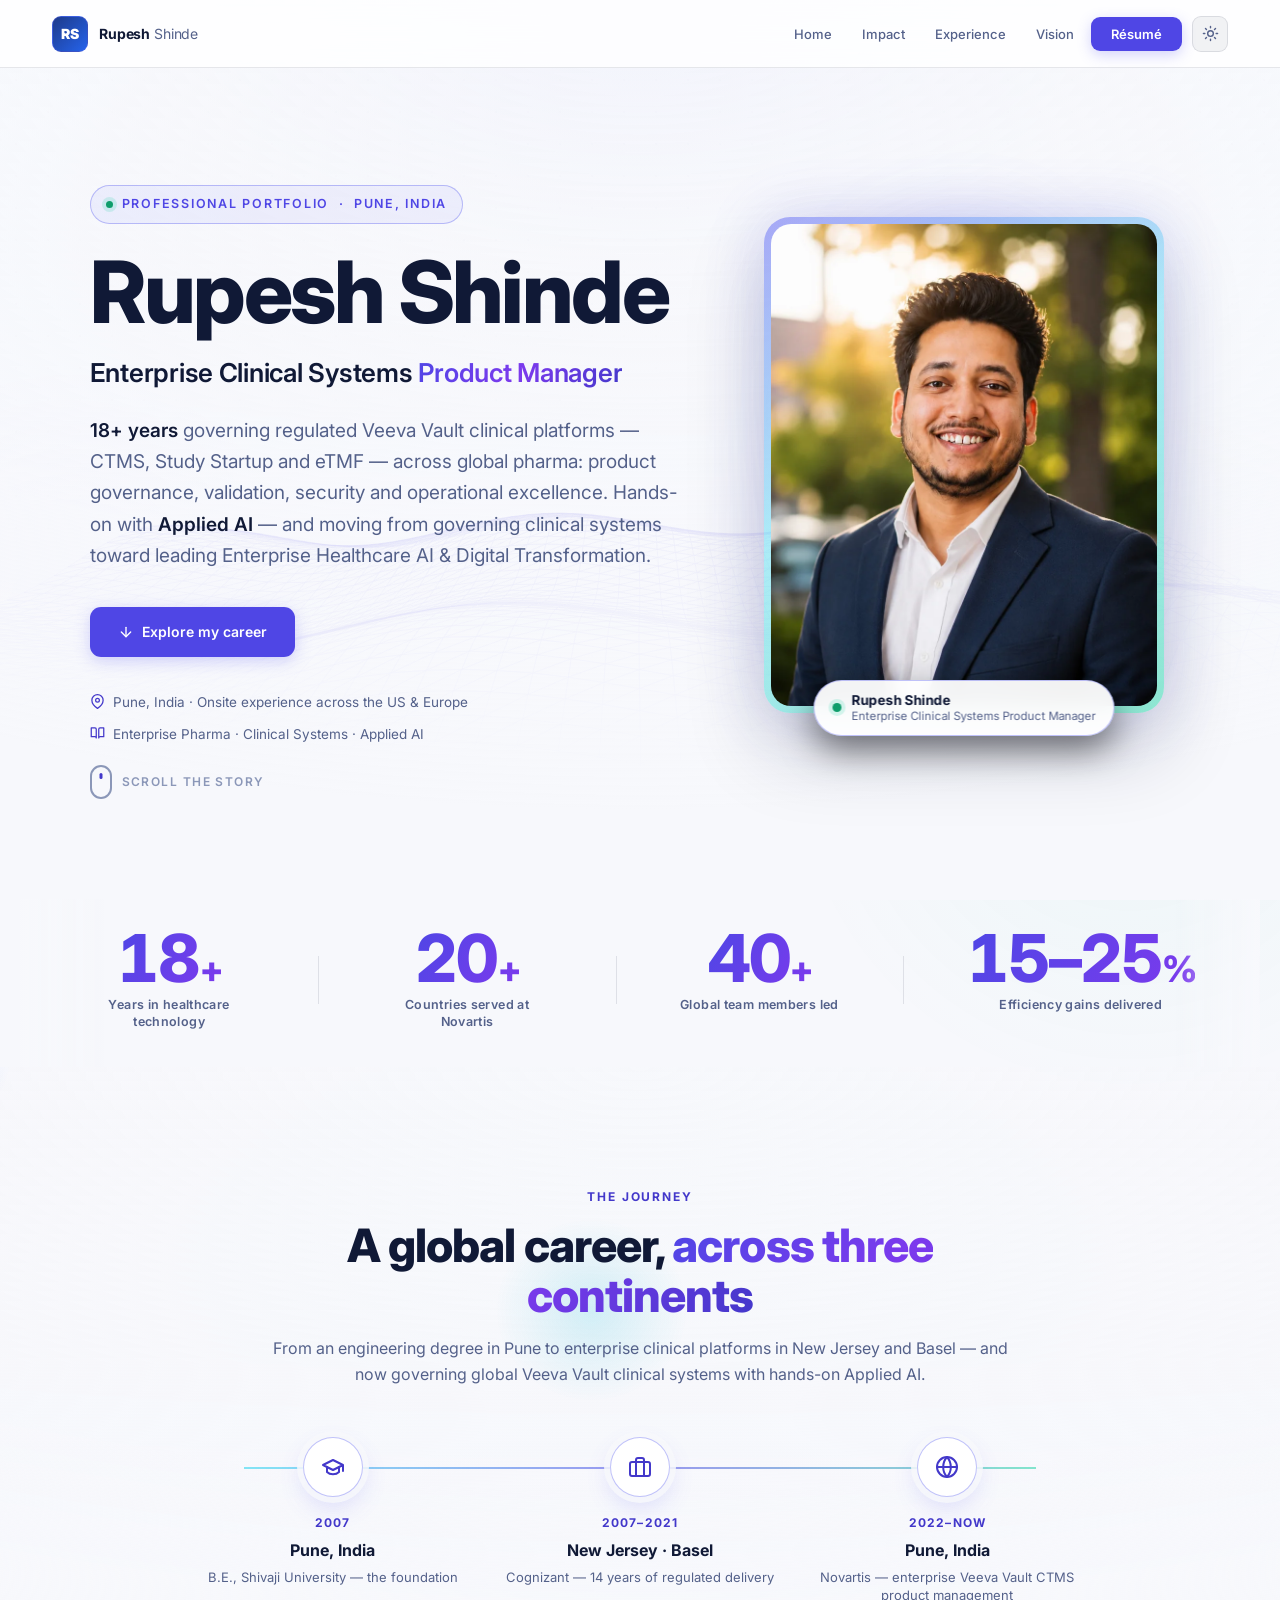
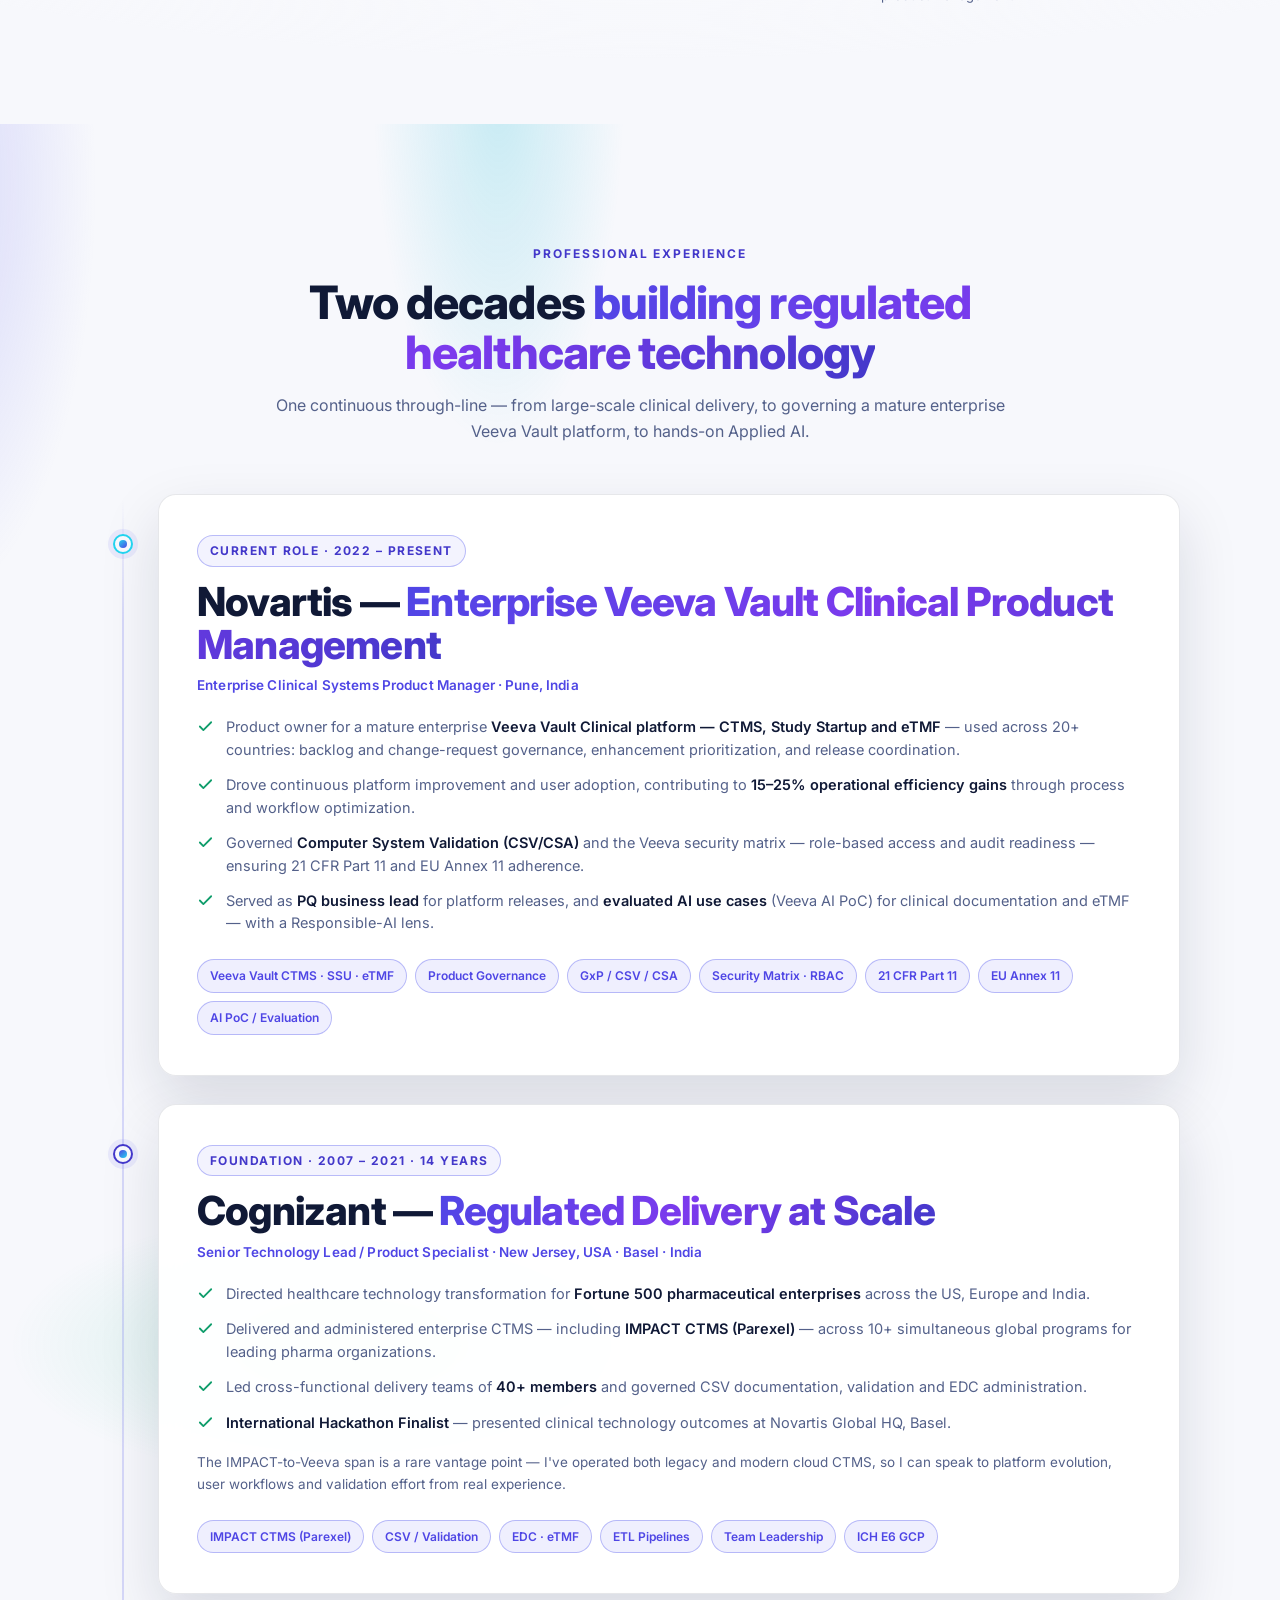
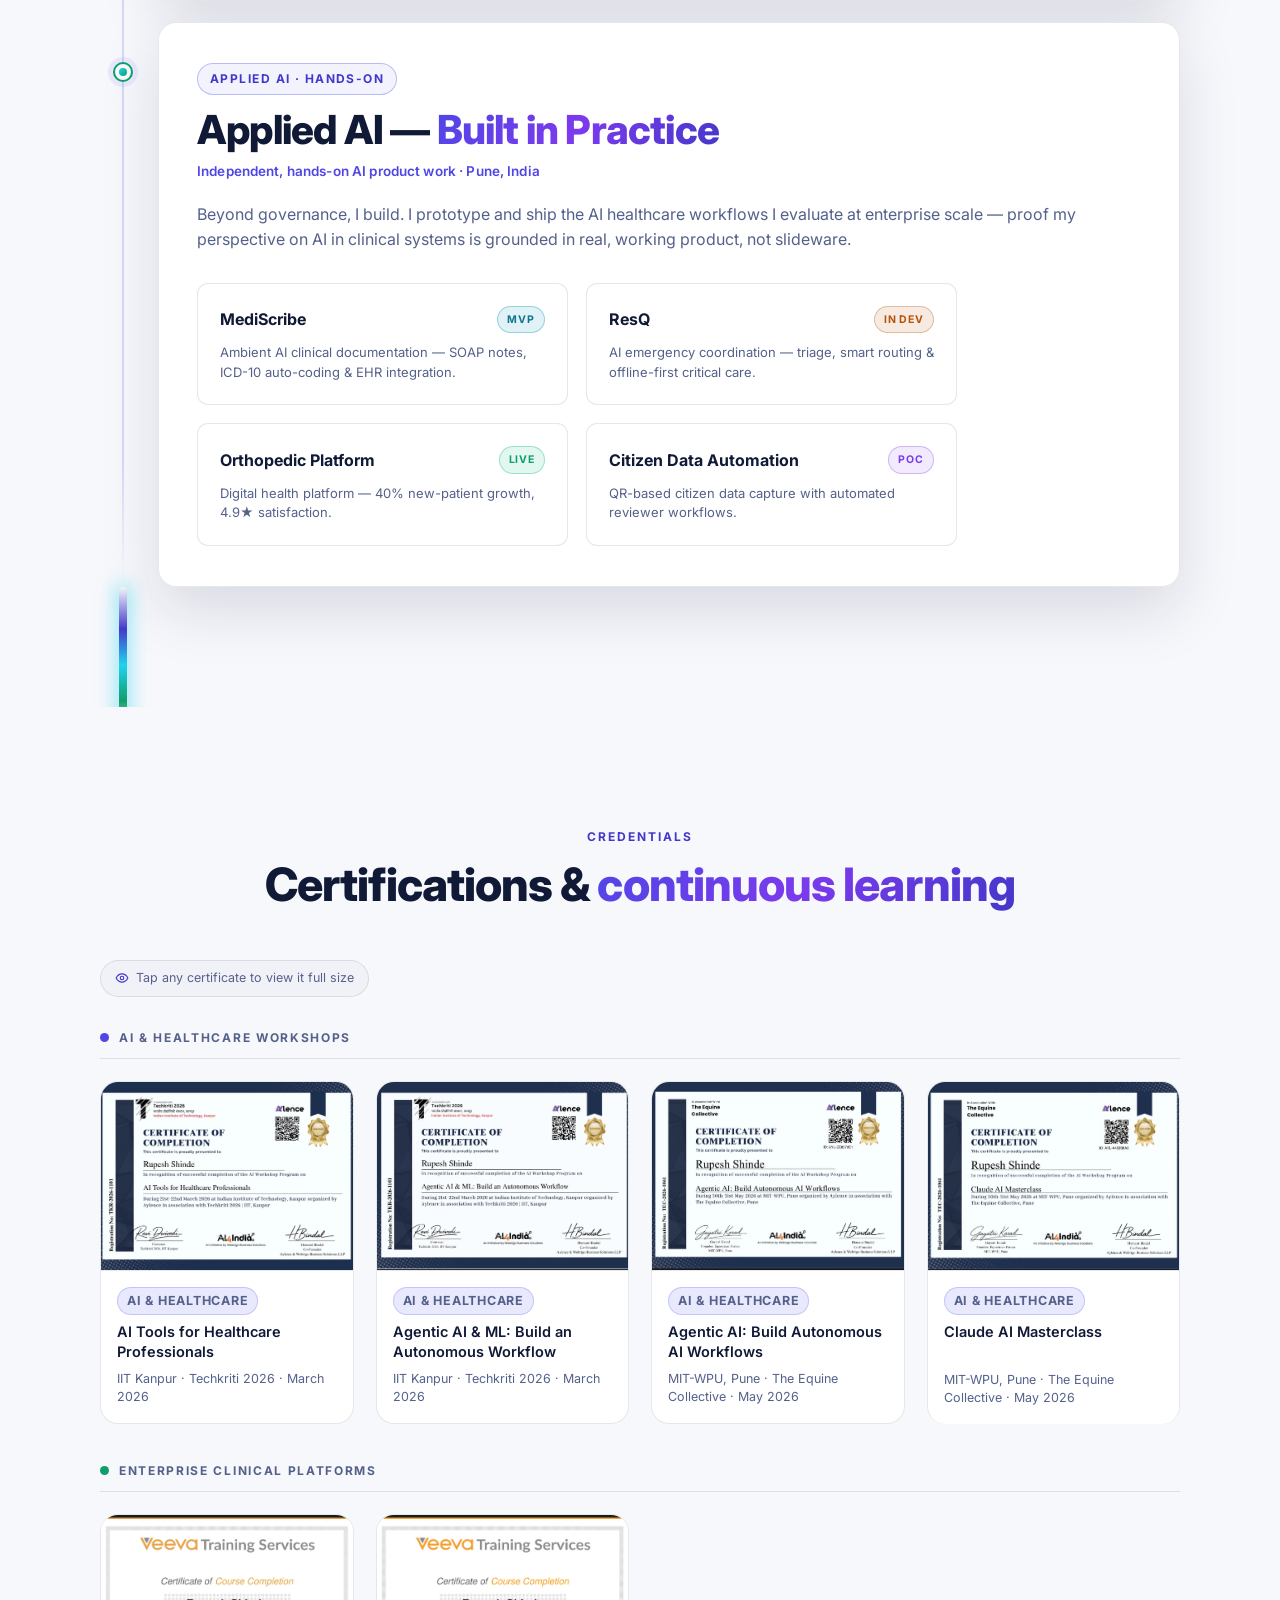
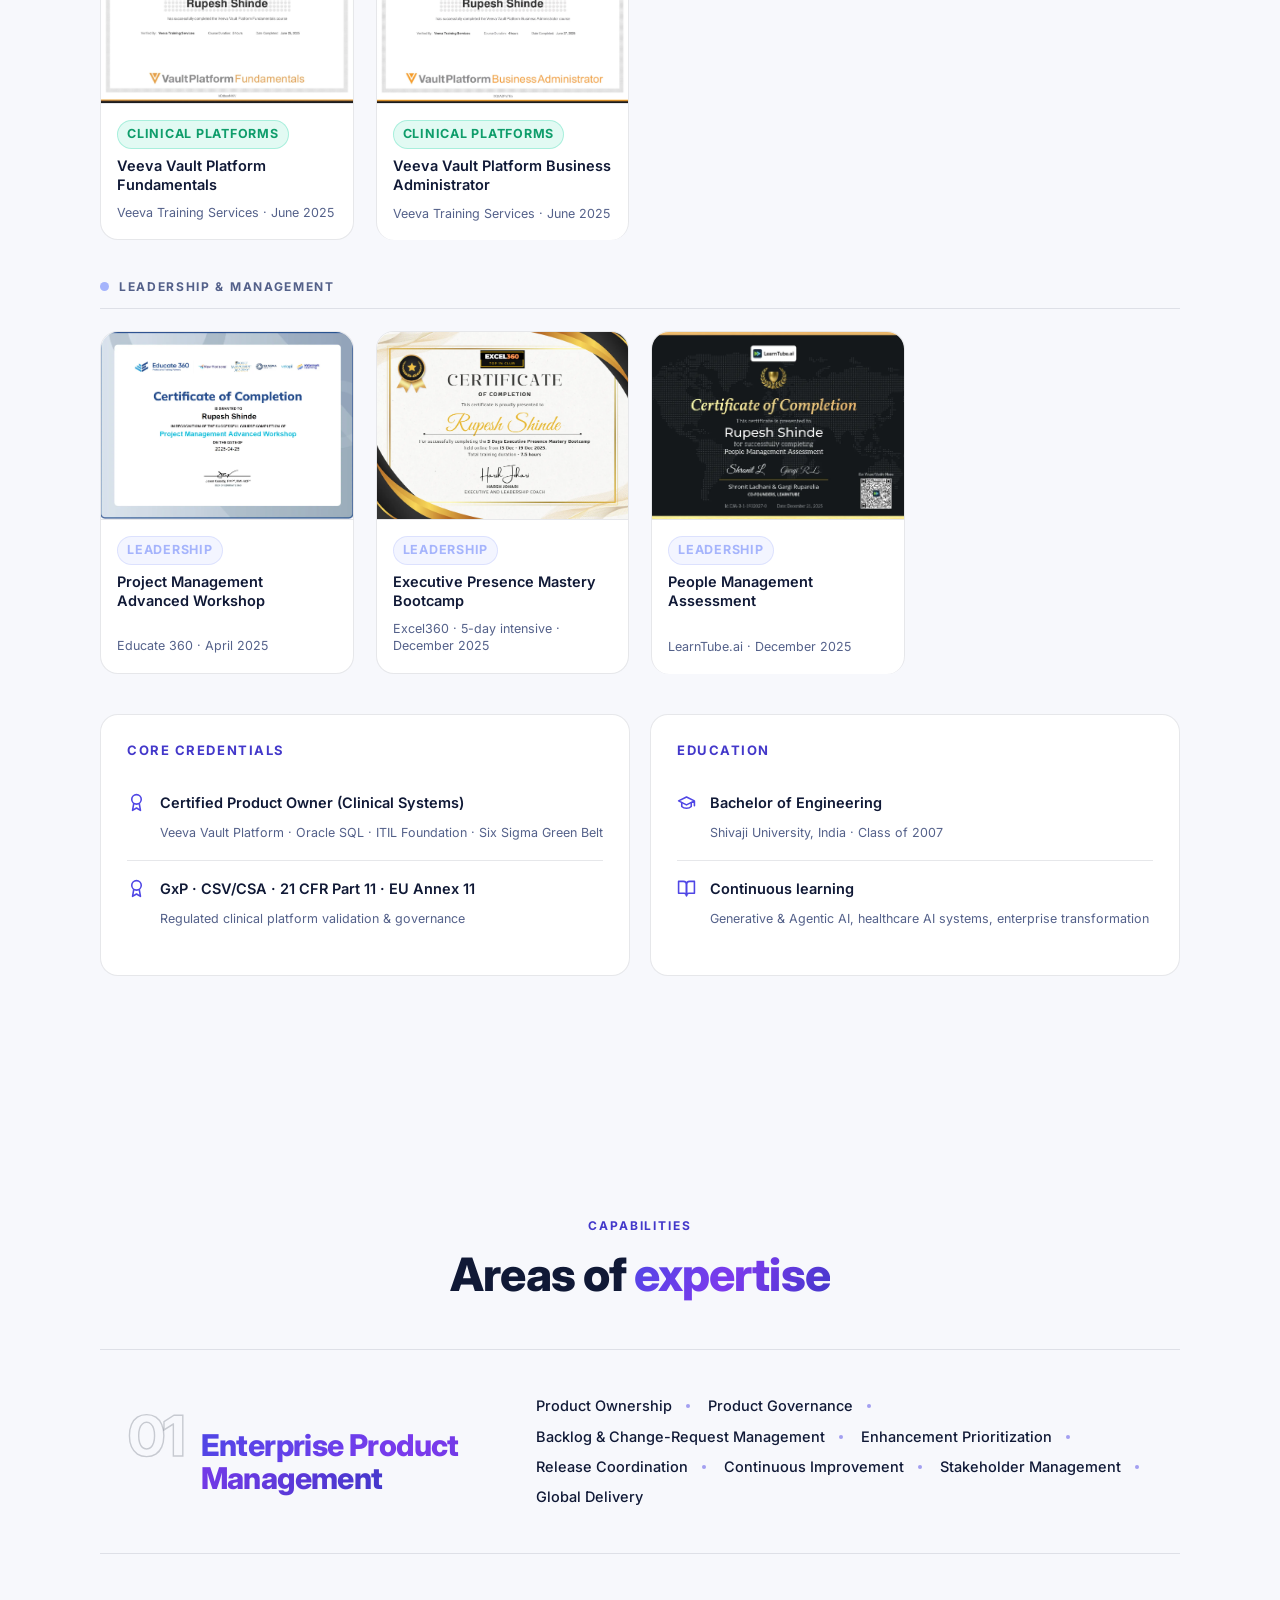
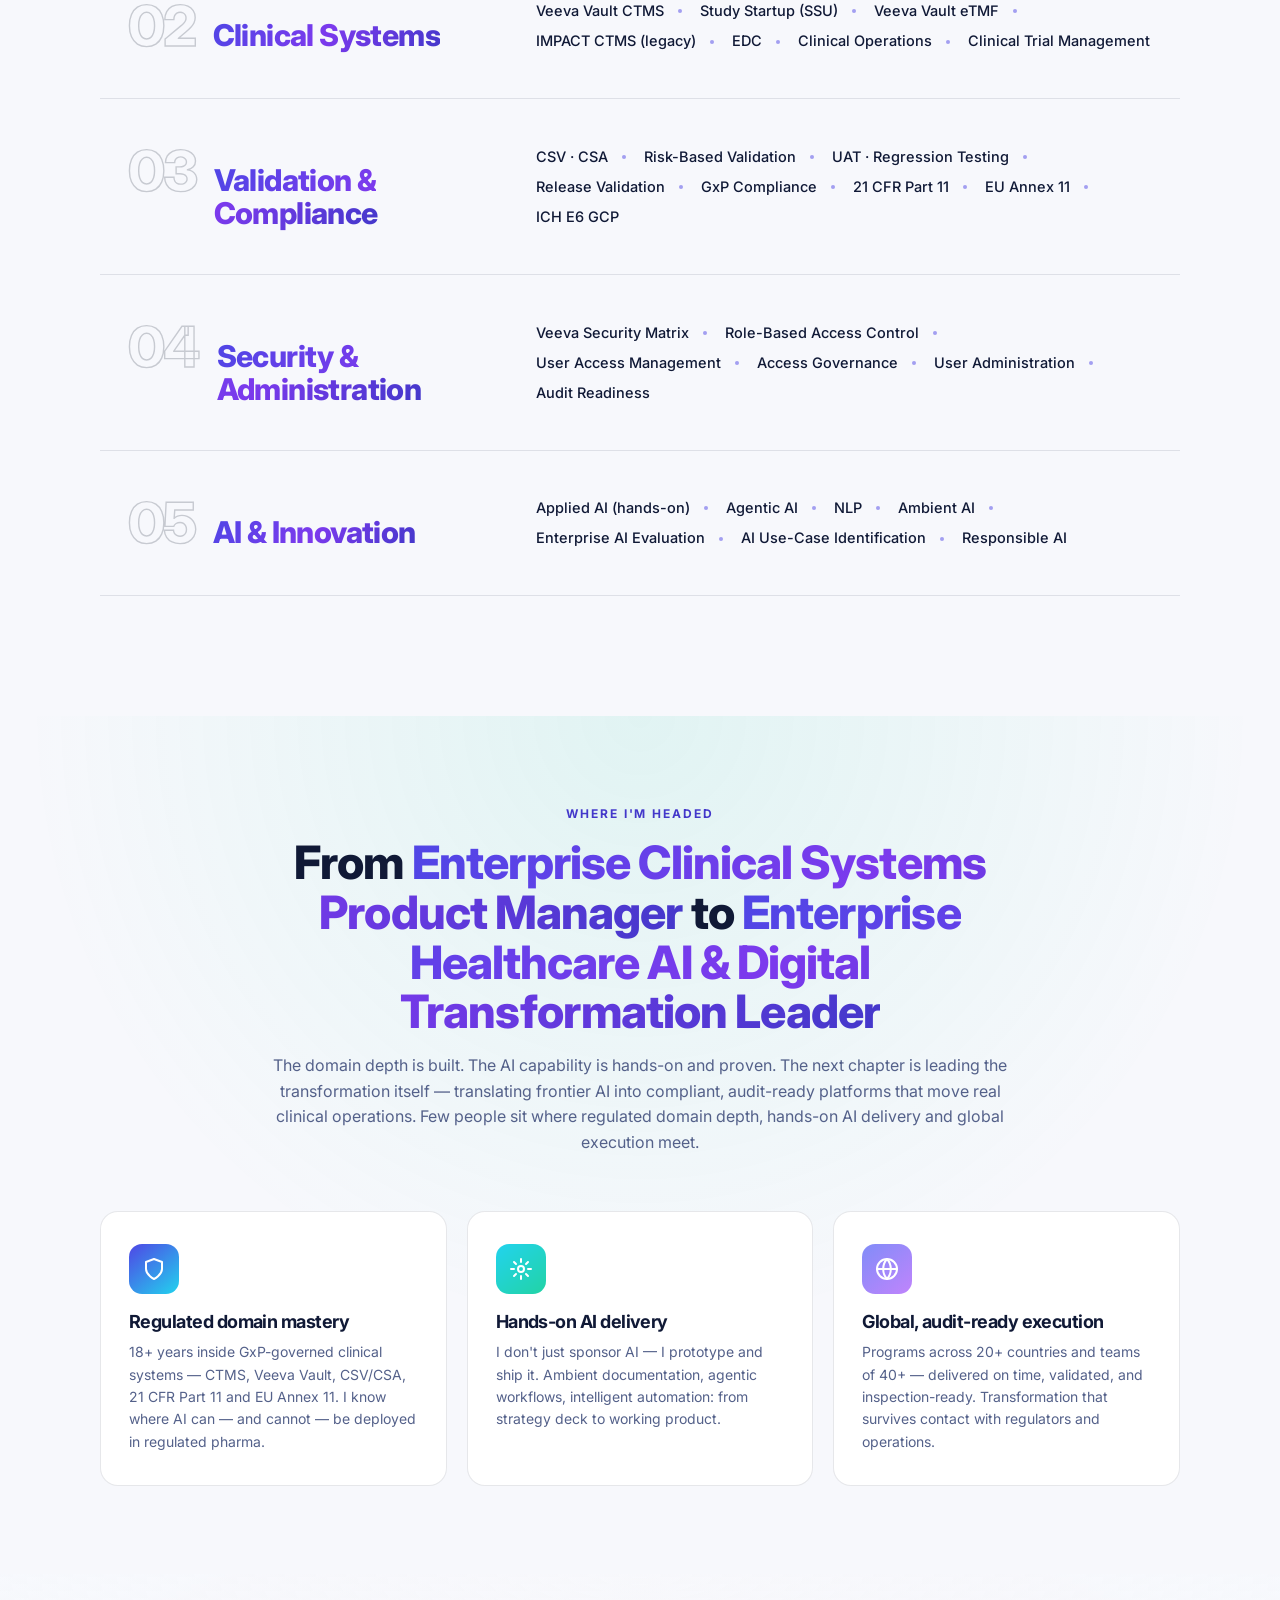
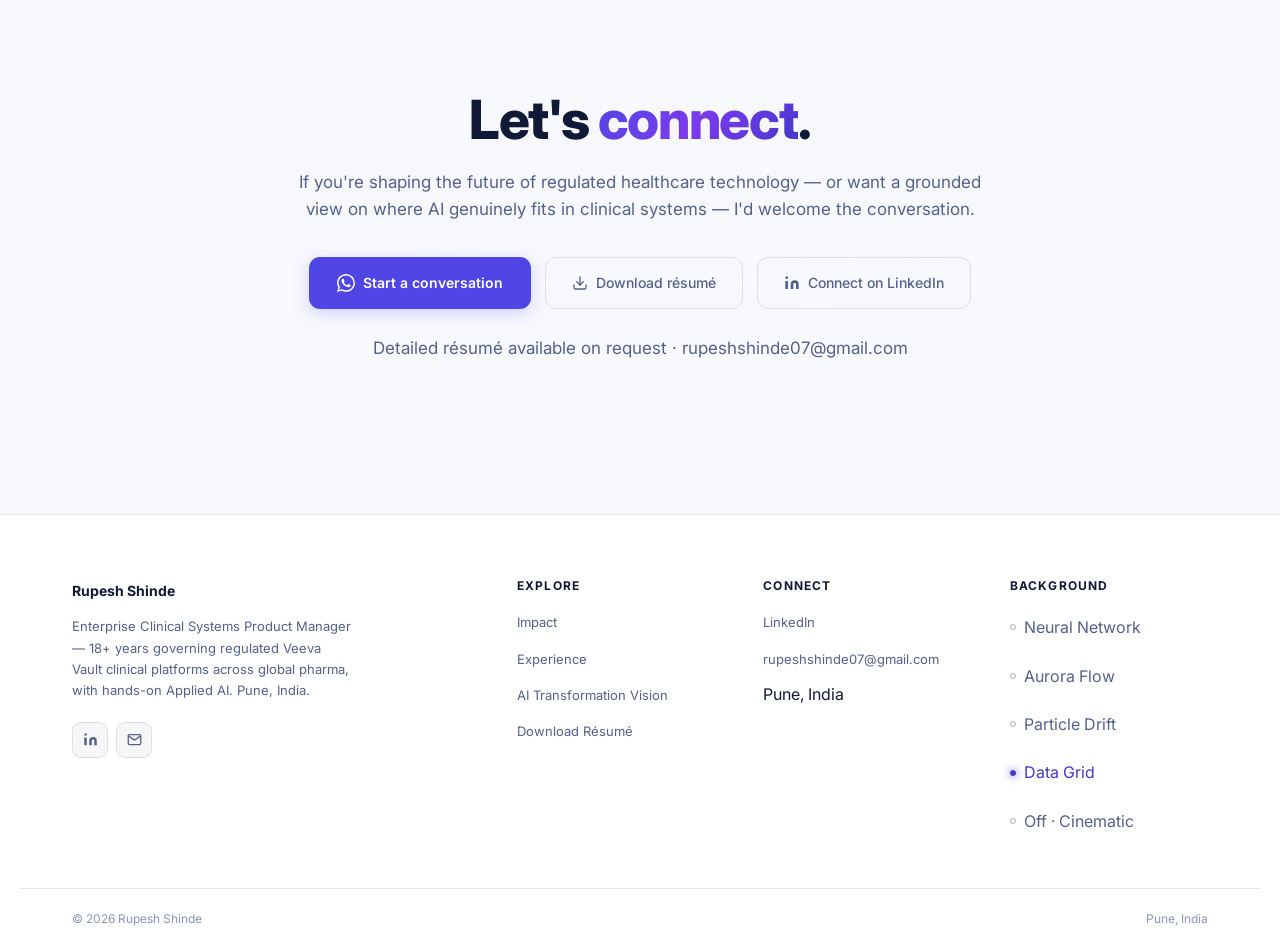
==== commit fe2ae8c6: "Reposition portfolio as Enterprise Clinical Systems Product Manager Realign all copy to the current " ====
--- a/index.html
+++ b/index.html
@@ -3,9 +3,9 @@
 <head>
   <meta charset="UTF-8" />
   <meta name="viewport" content="width=device-width, initial-scale=1.0" />
-  <meta name="description" content="Rupesh Shinde — Enterprise Healthcare AI & Digital Transformation Leader. 18+ years across regulated pharma, enterprise CTMS, GxP-compliant platforms and AI-enabled workflow automation across enterprise pharma. Building AI healthcare platforms with TinyAngle Studio. Pune, India." />
+  <meta name="description" content="Rupesh Shinde — Enterprise Clinical Systems Product Manager. 18+ years governing regulated Veeva Vault clinical platforms (CTMS, Study Startup, eTMF) across global pharma — product governance, validation, security and operational excellence, with hands-on Applied AI. Pune, India." />
   <meta name="author" content="Rupesh Shinde" />
-  <title>Rupesh Shinde — Enterprise Healthcare AI &amp; Digital Transformation Leader</title>
+  <title>Rupesh Shinde — Enterprise Clinical Systems Product Manager</title>
 
   <link href="https://fonts.googleapis.com/css2?family=Inter:wght@300;400;500;600;700;800;900&display=swap" rel="stylesheet" />
   <link rel="stylesheet" href="css/style.css" />
@@ -258,8 +258,8 @@
       background-repeat: no-repeat; background-size: 55% 55%, 55% 55%;
     }
     .pf-route {
-      position: relative; max-width: 1040px; margin: 0 auto;
-      display: grid; grid-template-columns: repeat(4, 1fr); gap: 22px;
+      position: relative; max-width: 900px; margin: 0 auto;
+      display: grid; grid-template-columns: repeat(3, 1fr); gap: 22px;
     }
     .pf-route::before {
       content: ''; position: absolute; left: 6%; right: 6%; top: 30px; height: 2px;
@@ -442,7 +442,7 @@
     .pf-pillar h3 { font-size: 18px; font-weight: 700; color: var(--text); margin-bottom: 9px; }
     .pf-pillar p { font-size: 14px; line-height: 1.6; color: var(--muted); }
 
-    /* ═══ PROJECTS (TinyAngle proof) ──────────────────────────── */
+    /* ═══ PROJECTS (Applied AI proof) ─────────────────────────── */
     .pf-proj-grid {
       display: grid; grid-template-columns: repeat(2, 1fr); gap: 18px;
       max-width: 760px; margin-top: 30px;
@@ -875,12 +875,12 @@
     <div class="pf-hero-inner">
       <div class="pf-eyebrow rev"><span class="pf-dot" aria-hidden="true"></span> Professional Portfolio &nbsp;·&nbsp; Pune, India</div>
       <h1 class="rev rev-d1">Rupesh Shinde</h1>
-      <p class="pf-role rev rev-d1">Enterprise Healthcare <span class="gr">AI &amp; Digital Transformation</span> Leader</p>
+      <p class="pf-role rev rev-d1">Enterprise Clinical Systems <span class="gr">Product Manager</span></p>
       <p class="pf-lead rev rev-d2">
-        <strong>18+ years</strong> directing regulated clinical-platform governance, enterprise CTMS
-        modernization, and AI-enabled workflow transformation across global pharmaceutical operations.
-        Building GxP-compliant clinical platforms across enterprise pharma — now shaping the next
-        generation of healthcare AI through <strong>TinyAngle Studio</strong>.
+        <strong>18+ years</strong> governing regulated Veeva Vault clinical platforms — CTMS,
+        Study Startup and eTMF — across global pharma: product governance, validation, security
+        and operational excellence. Hands-on with <strong>Applied AI</strong> — and moving from
+        governing clinical systems toward leading Enterprise Healthcare AI &amp; Digital Transformation.
       </p>
       <div class="pf-hero-actions rev rev-d3">
         <a href="#novartis" class="btn-primary">
@@ -889,18 +889,18 @@
         </a>
       </div>
       <div class="pf-meta-row rev rev-d3">
-        <span><svg viewBox="0 0 24 24" fill="none" stroke="currentColor" stroke-width="2" stroke-linecap="round" stroke-linejoin="round"><path d="M21 10c0 7-9 13-9 13s-9-6-9-13a9 9 0 0 1 18 0z"/><circle cx="12" cy="10" r="3"/></svg> Pune, India · Open to global engagements</span>
-        <span><svg viewBox="0 0 24 24" fill="none" stroke="currentColor" stroke-width="2" stroke-linecap="round" stroke-linejoin="round"><path d="M2 3h6a2 2 0 0 1 2 2v14a2 2 0 0 0-2-2H2z"/><path d="M22 3h-6a2 2 0 0 0-2 2v14a2 2 0 0 1 2-2h6z"/></svg> Enterprise Pharma · Clinical Tech · AI Studio</span>
+        <span><svg viewBox="0 0 24 24" fill="none" stroke="currentColor" stroke-width="2" stroke-linecap="round" stroke-linejoin="round"><path d="M21 10c0 7-9 13-9 13s-9-6-9-13a9 9 0 0 1 18 0z"/><circle cx="12" cy="10" r="3"/></svg> Pune, India · Onsite experience across the US &amp; Europe</span>
+        <span><svg viewBox="0 0 24 24" fill="none" stroke="currentColor" stroke-width="2" stroke-linecap="round" stroke-linejoin="round"><path d="M2 3h6a2 2 0 0 1 2 2v14a2 2 0 0 0-2-2H2z"/><path d="M22 3h-6a2 2 0 0 0-2 2v14a2 2 0 0 1 2-2h6z"/></svg> Enterprise Pharma · Clinical Systems · Applied AI</span>
       </div>
       <a href="#stats" class="pf-scrollcue" aria-label="Scroll to explore"><span class="pf-mouse" aria-hidden="true"></span> Scroll the story</a>
     </div>
     <div class="pf-portrait rev rev-d2">
       <div class="pf-portrait-frame">
-        <img src="Images/portfolio/rupesh-portrait.webp" alt="Rupesh Shinde — Enterprise Healthcare AI &amp; Digital Transformation Leader" loading="eager" decoding="async">
+        <img src="Images/portfolio/rupesh-portrait.webp" alt="Rupesh Shinde — Enterprise Clinical Systems Product Manager" loading="eager" decoding="async">
       </div>
       <div class="pf-portrait-badge">
         <span class="pf-portrait-badge-dot" aria-hidden="true"></span>
-        <span class="pf-portrait-badge-txt"><strong>Rupesh Shinde</strong>Healthcare AI &amp; Digital Transformation Leader</span>
+        <span class="pf-portrait-badge-txt"><strong>Rupesh Shinde</strong>Enterprise Clinical Systems Product Manager</span>
       </div>
     </div>
     </div>
@@ -914,13 +914,13 @@
       <div class="pf-stat"><div class="pf-num">20<span class="pf-suf">+</span></div><div class="pf-lbl">Countries served at Novartis</div></div>
       <div class="pf-stat"><div class="pf-num">40<span class="pf-suf">+</span></div><div class="pf-lbl">Global team members led</div></div>
       <div class="pf-stat"><div class="pf-num">15&ndash;25<span class="pf-suf">%</span></div><div class="pf-lbl">Efficiency gains delivered</div></div>
-      <div class="pf-stat"><div class="pf-num">5<span class="pf-suf">+</span></div><div class="pf-lbl">AI healthcare solutions shipped</div></div>
+      <div class="pf-stat"><div class="pf-num">5<span class="pf-suf">+</span></div><div class="pf-lbl">Applied AI projects built hands-on</div></div>
       <!-- Set 2 — duplicate for the seamless loop (hidden from assistive tech) -->
       <div class="pf-stat" aria-hidden="true"><div class="pf-num">18<span class="pf-suf">+</span></div><div class="pf-lbl">Years in healthcare technology</div></div>
       <div class="pf-stat" aria-hidden="true"><div class="pf-num">20<span class="pf-suf">+</span></div><div class="pf-lbl">Countries served at Novartis</div></div>
       <div class="pf-stat" aria-hidden="true"><div class="pf-num">40<span class="pf-suf">+</span></div><div class="pf-lbl">Global team members led</div></div>
       <div class="pf-stat" aria-hidden="true"><div class="pf-num">15&ndash;25<span class="pf-suf">%</span></div><div class="pf-lbl">Efficiency gains delivered</div></div>
-      <div class="pf-stat" aria-hidden="true"><div class="pf-num">5<span class="pf-suf">+</span></div><div class="pf-lbl">AI healthcare solutions shipped</div></div>
+      <div class="pf-stat" aria-hidden="true"><div class="pf-num">5<span class="pf-suf">+</span></div><div class="pf-lbl">Applied AI projects built hands-on</div></div>
     </div>
   </section>
 
@@ -932,7 +932,7 @@
     <div class="pf-sec-head rev">
       <div class="pf-sec-eye">The Journey</div>
       <h2 class="pf-sec-title">A global career, <span class="gr">across three continents</span></h2>
-      <p class="pf-sec-sub">From an engineering degree in Pune to enterprise clinical platforms in New Jersey and Basel — and now an AI innovation lab of my own.</p>
+      <p class="pf-sec-sub">From an engineering degree in Pune to enterprise clinical platforms in New Jersey and Basel — and now governing global Veeva Vault clinical systems with hands-on Applied AI.</p>
     </div>
     <div class="pf-route rev" id="pfRoute" role="list">
       <div class="pf-node" role="listitem">
@@ -951,13 +951,7 @@
         <div class="pf-node-dot"><svg viewBox="0 0 24 24" fill="none" stroke="currentColor" stroke-width="2" stroke-linecap="round" stroke-linejoin="round"><circle cx="12" cy="12" r="10"/><path d="M2 12h20M12 2a15 15 0 0 1 0 20 15 15 0 0 1 0-20z"/></svg></div>
         <div class="pf-node-yr">2022&ndash;Now</div>
         <div class="pf-node-place">Pune, India</div>
-        <div class="pf-node-role">Novartis — enterprise CTMS &amp; AI transformation</div>
-      </div>
-      <div class="pf-node" role="listitem">
-        <div class="pf-node-dot"><svg viewBox="0 0 24 24" fill="none" stroke="currentColor" stroke-width="2" stroke-linecap="round" stroke-linejoin="round"><path d="M12 2v6m0 0 3-3m-3 3L9 5"/><circle cx="12" cy="14" r="7"/><path d="M12 11v3l2 2"/></svg></div>
-        <div class="pf-node-yr">2026&ndash;Now</div>
-        <div class="pf-node-place">Pune, India</div>
-        <div class="pf-node-role">TinyAngle Studio — founder &amp; AI product lead</div>
+        <div class="pf-node-role">Novartis — enterprise Veeva Vault CTMS product management</div>
       </div>
     </div>
   </section>
@@ -968,7 +962,7 @@
     <div class="pf-sec-head rev">
       <div class="pf-sec-eye">Professional Experience</div>
       <h2 class="pf-sec-title">Two decades <span class="gr">building regulated healthcare technology</span></h2>
-      <p class="pf-sec-sub">One continuous through-line — from large-scale clinical delivery, to enterprise AI transformation, to an innovation lab of my own.</p>
+      <p class="pf-sec-sub">One continuous through-line — from large-scale clinical delivery, to governing a mature enterprise Veeva Vault platform, to hands-on Applied AI.</p>
     </div>
     <div class="pf-xp-flow rev">
 
@@ -977,17 +971,17 @@
         <span class="pf-xp-node" aria-hidden="true"></span>
         <div class="pf-card">
           <span class="pf-card-eye">Current Role · 2022 – Present</span>
-          <h2>Novartis — <span class="gr">Enterprise CTMS &amp; AI Transformation</span></h2>
-          <div class="pf-card-meta">Technology Product Manager / CTMS Lead · Basel, Switzerland &amp; Hyderabad, India</div>
+          <h2>Novartis — <span class="gr">Enterprise Veeva Vault Clinical Product Management</span></h2>
+          <div class="pf-card-meta">Enterprise Clinical Systems Product Manager · Pune, India</div>
           <ul class="pf-list">
-            <li><svg viewBox="0 0 24 24" fill="none" stroke="currentColor" stroke-width="2.5" stroke-linecap="round" stroke-linejoin="round"><polyline points="20 6 9 17 4 12"/></svg><span>Spearheaded enterprise <strong>CTMS product strategy and global platform roadmap across 20+ countries</strong>, driving clinical-operations modernization.</span></li>
-            <li><svg viewBox="0 0 24 24" fill="none" stroke="currentColor" stroke-width="2.5" stroke-linecap="round" stroke-linejoin="round"><polyline points="20 6 9 17 4 12"/></svg><span>Orchestrated GxP-compliant delivery achieving <strong>15–25% operational efficiency gains</strong> through AI-enabled workflow automation and Veeva Vault optimization.</span></li>
-            <li><svg viewBox="0 0 24 24" fill="none" stroke="currentColor" stroke-width="2.5" stroke-linecap="round" stroke-linejoin="round"><polyline points="20 6 9 17 4 12"/></svg><span>Governed <strong>Computer System Validation (CSV, CSA)</strong> ensuring 21 CFR Part 11 and EU Annex 11 regulatory adherence.</span></li>
-            <li><svg viewBox="0 0 24 24" fill="none" stroke="currentColor" stroke-width="2.5" stroke-linecap="round" stroke-linejoin="round"><polyline points="20 6 9 17 4 12"/></svg><span>Served as <strong>PQ business lead</strong> for platform releases and led AI-driven clinical documentation &amp; eTMF workflow transformation.</span></li>
+            <li><svg viewBox="0 0 24 24" fill="none" stroke="currentColor" stroke-width="2.5" stroke-linecap="round" stroke-linejoin="round"><polyline points="20 6 9 17 4 12"/></svg><span>Product owner for a mature enterprise <strong>Veeva Vault Clinical platform — CTMS, Study Startup and eTMF</strong> — used across 20+ countries: backlog and change-request governance, enhancement prioritization, and release coordination.</span></li>
+            <li><svg viewBox="0 0 24 24" fill="none" stroke="currentColor" stroke-width="2.5" stroke-linecap="round" stroke-linejoin="round"><polyline points="20 6 9 17 4 12"/></svg><span>Drove continuous platform improvement and user adoption, contributing to <strong>15–25% operational efficiency gains</strong> through process and workflow optimization.</span></li>
+            <li><svg viewBox="0 0 24 24" fill="none" stroke="currentColor" stroke-width="2.5" stroke-linecap="round" stroke-linejoin="round"><polyline points="20 6 9 17 4 12"/></svg><span>Governed <strong>Computer System Validation (CSV/CSA)</strong> and the Veeva security matrix — role-based access and audit readiness — ensuring 21 CFR Part 11 and EU Annex 11 adherence.</span></li>
+            <li><svg viewBox="0 0 24 24" fill="none" stroke="currentColor" stroke-width="2.5" stroke-linecap="round" stroke-linejoin="round"><polyline points="20 6 9 17 4 12"/></svg><span>Served as <strong>PQ business lead</strong> for platform releases, and <strong>evaluated AI use cases</strong> (Veeva AI PoC) for clinical documentation and eTMF — with a Responsible-AI lens.</span></li>
           </ul>
           <div class="pf-chips">
-            <span class="pf-chip">Enterprise CTMS</span><span class="pf-chip">Veeva Vault</span><span class="pf-chip">GxP / CSV / CSA</span>
-            <span class="pf-chip">AI Workflow Automation</span><span class="pf-chip">21 CFR Part 11</span><span class="pf-chip">EU Annex 11</span>
+            <span class="pf-chip">Veeva Vault CTMS · SSU · eTMF</span><span class="pf-chip">Product Governance</span><span class="pf-chip">GxP / CSV / CSA</span>
+            <span class="pf-chip">Security Matrix · RBAC</span><span class="pf-chip">21 CFR Part 11</span><span class="pf-chip">EU Annex 11</span><span class="pf-chip">AI PoC / Evaluation</span>
           </div>
         </div>
       </article>
@@ -1001,46 +995,47 @@
           <div class="pf-card-meta">Senior Technology Lead / Product Specialist · New Jersey, USA · Basel · India</div>
           <ul class="pf-list">
             <li><svg viewBox="0 0 24 24" fill="none" stroke="currentColor" stroke-width="2.5" stroke-linecap="round" stroke-linejoin="round"><polyline points="20 6 9 17 4 12"/></svg><span>Directed healthcare technology transformation for <strong>Fortune 500 pharmaceutical enterprises</strong> across the US, Europe and India.</span></li>
-            <li><svg viewBox="0 0 24 24" fill="none" stroke="currentColor" stroke-width="2.5" stroke-linecap="round" stroke-linejoin="round"><polyline points="20 6 9 17 4 12"/></svg><span>Orchestrated <strong>enterprise CTMS implementations across 10+ simultaneous global programs</strong> for leading pharma organizations.</span></li>
+            <li><svg viewBox="0 0 24 24" fill="none" stroke="currentColor" stroke-width="2.5" stroke-linecap="round" stroke-linejoin="round"><polyline points="20 6 9 17 4 12"/></svg><span>Delivered and administered enterprise CTMS — including <strong>IMPACT CTMS (Parexel)</strong> — across 10+ simultaneous global programs for leading pharma organizations.</span></li>
             <li><svg viewBox="0 0 24 24" fill="none" stroke="currentColor" stroke-width="2.5" stroke-linecap="round" stroke-linejoin="round"><polyline points="20 6 9 17 4 12"/></svg><span>Led cross-functional delivery teams of <strong>40+ members</strong> and governed CSV documentation, validation and EDC administration.</span></li>
             <li><svg viewBox="0 0 24 24" fill="none" stroke="currentColor" stroke-width="2.5" stroke-linecap="round" stroke-linejoin="round"><polyline points="20 6 9 17 4 12"/></svg><span><strong>International Hackathon Finalist</strong> — presented clinical technology outcomes at Novartis Global HQ, Basel.</span></li>
           </ul>
+          <p class="pf-sec-sub" style="margin:18px 0 0; color:var(--muted); font-size:13.5px;">The IMPACT-to-Veeva span is a rare vantage point — I've operated both legacy and modern cloud CTMS, so I can speak to platform evolution, user workflows and validation effort from real experience.</p>
           <div class="pf-chips">
-            <span class="pf-chip">Clinical Systems</span><span class="pf-chip">CSV / Validation</span><span class="pf-chip">EDC · eTMF</span>
+            <span class="pf-chip">IMPACT CTMS (Parexel)</span><span class="pf-chip">CSV / Validation</span><span class="pf-chip">EDC · eTMF</span>
             <span class="pf-chip">ETL Pipelines</span><span class="pf-chip">Team Leadership</span><span class="pf-chip">ICH E6 GCP</span>
           </div>
         </div>
       </article>
 
-      <!-- 2026–Present -->
+      <!-- Applied AI — hands-on capability (unbranded) -->
       <article class="pf-xp-tile pf-xp-tile--tinyangle">
         <span class="pf-xp-node" aria-hidden="true"></span>
         <div class="pf-card">
-          <span class="pf-card-eye">Founder · 2026 – Present</span>
-          <h2>TinyAngle Studio — <span class="gr">AI, Built in Practice</span></h2>
-          <div class="pf-card-meta">Founder &amp; AI Product Lead · Independent AI innovation lab · Pune, India</div>
+          <span class="pf-card-eye">Applied AI · Hands-on</span>
+          <h2>Applied AI — <span class="gr">Built in Practice</span></h2>
+          <div class="pf-card-meta">Independent, hands-on AI product work · Pune, India</div>
           <p class="pf-sec-sub" style="margin:0 0 6px; color:var(--muted);">
-            Beyond strategy, I build. TinyAngle Studio is where I prototype and ship the AI healthcare
-            workflows I advocate at enterprise scale — proof that the transformation vision is grounded in
-            real, working product.
+            Beyond governance, I build. I prototype and ship the AI healthcare workflows I evaluate at
+            enterprise scale — proof my perspective on AI in clinical systems is grounded in real,
+            working product, not slideware.
           </p>
           <div class="pf-proj-grid">
-            <a href="https://tinyanglestudio.com/projects.html" target="_blank" rel="noopener" class="pf-proj">
+            <div class="pf-proj">
               <div class="pf-proj-top"><span class="pf-proj-name">MediScribe</span><span class="pf-status mvp">MVP</span></div>
               <p class="pf-proj-desc">Ambient AI clinical documentation — SOAP notes, ICD-10 auto-coding &amp; EHR integration.</p>
-            </a>
-            <a href="https://tinyanglestudio.com/projects.html" target="_blank" rel="noopener" class="pf-proj">
+            </div>
+            <div class="pf-proj">
               <div class="pf-proj-top"><span class="pf-proj-name">ResQ</span><span class="pf-status dev">In Dev</span></div>
               <p class="pf-proj-desc">AI emergency coordination — triage, smart routing &amp; offline-first critical care.</p>
-            </a>
-            <a href="https://tinyanglestudio.com/case-studies/orthopedic-platform.html" target="_blank" rel="noopener" class="pf-proj">
+            </div>
+            <div class="pf-proj">
               <div class="pf-proj-top"><span class="pf-proj-name">Orthopedic Platform</span><span class="pf-status live">Live</span></div>
               <p class="pf-proj-desc">Digital health platform — 40% new-patient growth, 4.9★ satisfaction.</p>
-            </a>
-            <a href="https://tinyanglestudio.com/case-studies/sir-automation.html" target="_blank" rel="noopener" class="pf-proj">
-              <div class="pf-proj-top"><span class="pf-proj-name">Gov CIC Automation</span><span class="pf-status poc">POC</span></div>
+            </div>
+            <div class="pf-proj">
+              <div class="pf-proj-top"><span class="pf-proj-name">Citizen Data Automation</span><span class="pf-status poc">POC</span></div>
               <p class="pf-proj-desc">QR-based citizen data capture with automated reviewer workflows.</p>
-            </a>
+            </div>
           </div>
         </div>
       </article>
@@ -1148,50 +1143,81 @@
       <article class="pf-cap-row rev">
         <div class="pf-cap-lead">
           <span class="pf-cap-num">01</span>
-          <h3 class="pf-cap-domain"><span class="gr">Healthcare Technology</span></h3>
+          <h3 class="pf-cap-domain"><span class="gr">Enterprise Product Management</span></h3>
         </div>
         <ul class="pf-cap-skills">
-          <li>Enterprise CTMS</li>
-          <li>Veeva Vault</li>
-          <li>EDC · eTMF</li>
-          <li>GxP Compliance</li>
-          <li>CSV · CSA</li>
-          <li>21 CFR Part 11</li>
-          <li>EU Annex 11</li>
-          <li>HL7 · FHIR</li>
-          <li>Clinical Operations</li>
+          <li>Product Ownership</li>
+          <li>Product Governance</li>
+          <li>Backlog &amp; Change-Request Management</li>
+          <li>Enhancement Prioritization</li>
+          <li>Release Coordination</li>
+          <li>Continuous Improvement</li>
+          <li>Stakeholder Management</li>
+          <li>Global Delivery</li>
         </ul>
       </article>
 
       <article class="pf-cap-row rev rev-d1">
         <div class="pf-cap-lead">
           <span class="pf-cap-num">02</span>
-          <h3 class="pf-cap-domain"><span class="gr">AI &amp; Automation</span></h3>
+          <h3 class="pf-cap-domain"><span class="gr">Clinical Systems</span></h3>
         </div>
         <ul class="pf-cap-skills">
-          <li>Enterprise AI Transformation</li>
-          <li>Agentic AI</li>
-          <li>ML Workflow Automation</li>
-          <li>Intelligent Automation</li>
-          <li>Healthcare AI</li>
-          <li>NLP</li>
-          <li>Ambient AI</li>
-          <li>AI Product Strategy</li>
+          <li>Veeva Vault CTMS</li>
+          <li>Study Startup (SSU)</li>
+          <li>Veeva Vault eTMF</li>
+          <li>IMPACT CTMS (legacy)</li>
+          <li>EDC</li>
+          <li>Clinical Operations</li>
+          <li>Clinical Trial Management</li>
         </ul>
       </article>
 
       <article class="pf-cap-row rev rev-d2">
         <div class="pf-cap-lead">
           <span class="pf-cap-num">03</span>
-          <h3 class="pf-cap-domain"><span class="gr">Leadership</span></h3>
+          <h3 class="pf-cap-domain"><span class="gr">Validation &amp; Compliance</span></h3>
         </div>
         <ul class="pf-cap-skills">
-          <li>Product Strategy</li>
-          <li>Global Delivery</li>
-          <li>Stakeholder Alignment</li>
-          <li>Cross-functional Teams</li>
-          <li>Vendor Governance</li>
-          <li>Digital Transformation</li>
+          <li>CSV · CSA</li>
+          <li>Risk-Based Validation</li>
+          <li>UAT · Regression Testing</li>
+          <li>Release Validation</li>
+          <li>GxP Compliance</li>
+          <li>21 CFR Part 11</li>
+          <li>EU Annex 11</li>
+          <li>ICH E6 GCP</li>
+        </ul>
+      </article>
+
+      <article class="pf-cap-row rev rev-d2">
+        <div class="pf-cap-lead">
+          <span class="pf-cap-num">04</span>
+          <h3 class="pf-cap-domain"><span class="gr">Security &amp; Administration</span></h3>
+        </div>
+        <ul class="pf-cap-skills">
+          <li>Veeva Security Matrix</li>
+          <li>Role-Based Access Control</li>
+          <li>User Access Management</li>
+          <li>Access Governance</li>
+          <li>User Administration</li>
+          <li>Audit Readiness</li>
+        </ul>
+      </article>
+
+      <article class="pf-cap-row rev rev-d2">
+        <div class="pf-cap-lead">
+          <span class="pf-cap-num">05</span>
+          <h3 class="pf-cap-domain"><span class="gr">AI &amp; Innovation</span></h3>
+        </div>
+        <ul class="pf-cap-skills">
+          <li>Applied AI (hands-on)</li>
+          <li>Agentic AI</li>
+          <li>NLP</li>
+          <li>Ambient AI</li>
+          <li>Enterprise AI Evaluation</li>
+          <li>AI Use-Case Identification</li>
+          <li>Responsible AI</li>
         </ul>
       </article>
 
@@ -1202,12 +1228,12 @@
   <section class="pf-vision" id="vision" aria-label="Where I'm headed">
     <div class="pf-sec-head rev">
       <div class="pf-sec-eye">Where I'm Headed</div>
-      <h2 class="pf-sec-title">The next chapter: <span class="gr">AI Transformation leadership</span></h2>
+      <h2 class="pf-sec-title">From <span class="gr">Enterprise Clinical Systems Product Manager</span> to <span class="gr">Enterprise Healthcare AI &amp; Digital Transformation Leader</span></h2>
       <p class="pf-sec-sub">
-        My goal is to lead enterprise AI transformation across the pharmaceutical and healthcare
-        industry — translating frontier AI into compliant, audit-ready platforms that move real
-        clinical operations. Few people sit where domain depth, hands-on AI delivery and global
-        execution meet. I do.
+        The domain depth is built. The AI capability is hands-on and proven. The next chapter is
+        leading the transformation itself — translating frontier AI into compliant, audit-ready
+        platforms that move real clinical operations. Few people sit where regulated domain depth,
+        hands-on AI delivery and global execution meet.
       </p>
     </div>
     <div class="pf-pillars">
@@ -1245,8 +1271,8 @@
     <div class="pf-bg" data-parallax="0.14"></div>
     <div class="pf-bg-tint"></div>
     <div class="pf-close-inner rev">
-      <h2>Let's lead the <span class="gr">AI transformation</span> of healthcare — together.</h2>
-      <p>Open to AI Transformation leadership roles across pharmaceutical and healthcare organizations, and to advisory or build engagements through TinyAngle Studio.</p>
+      <h2>Let's <span class="gr">connect</span>.</h2>
+      <p>If you're shaping the future of regulated healthcare technology — or want a grounded view on where AI genuinely fits in clinical systems — I'd welcome the conversation.</p>
       <div class="pf-close-actions">
         <a href="https://wa.me/919665992188?text=Hi%20Rupesh%2C%20I%20came%20across%20your%20portfolio%20and%20would%20love%20to%20connect." target="_blank" rel="noopener" class="btn-primary" aria-label="Start a conversation on WhatsApp">
           <svg width="18" height="18" viewBox="0 0 24 24" fill="currentColor" aria-hidden="true"><path d="M17.472 14.382c-.297-.149-1.758-.867-2.03-.967-.273-.099-.471-.148-.67.15-.197.297-.767.967-.94 1.165-.173.198-.347.223-.644.074-.297-.149-1.255-.462-2.39-1.475-.883-.788-1.48-1.761-1.653-2.059-.173-.297-.018-.458.13-.606.134-.133.298-.347.446-.52.149-.174.198-.298.298-.497.099-.198.05-.371-.025-.52-.075-.149-.669-1.611-.916-2.207-.242-.579-.487-.5-.669-.51-.173-.008-.371-.01-.57-.01-.198 0-.52.074-.792.372-.272.297-1.04 1.016-1.04 2.479 0 1.462 1.065 2.876 1.213 3.074.149.198 2.096 3.2 5.077 4.487.709.306 1.262.489 1.694.625.712.227 1.36.195 1.871.118.571-.085 1.758-.719 2.006-1.413.247-.694.247-1.289.173-1.413-.074-.124-.272-.198-.57-.347m-5.421 7.403h-.004a9.87 9.87 0 0 1-5.031-1.378l-.361-.214-3.741.982.998-3.648-.235-.374a9.86 9.86 0 0 1-1.51-5.26c.001-5.45 4.436-9.884 9.888-9.884 2.64 0 5.122 1.03 6.988 2.898a9.825 9.825 0 0 1 2.893 6.994c-.003 5.45-4.437 9.885-9.885 9.885m8.413-18.297A11.815 11.815 0 0 0 12.05 0C5.495 0 .16 5.335.157 11.892c0 2.096.547 4.142 1.588 5.945L.057 24l6.305-1.654a11.882 11.882 0 0 0 5.683 1.448h.005c6.554 0 11.89-5.335 11.893-11.893a11.821 11.821 0 0 0-3.48-8.413"/></svg>
@@ -1274,7 +1300,7 @@
       <div class="foot-logo-row">
         <span class="foot-nm">Rupesh Shinde</span>
       </div>
-      <p class="foot-desc">Enterprise Healthcare AI &amp; Digital Transformation Leader — 18+ years inside enterprise healthcare, now building AI-powered platforms from Pune, India.</p>
+      <p class="foot-desc">Enterprise Clinical Systems Product Manager — 18+ years governing regulated Veeva Vault clinical platforms across global pharma, with hands-on Applied AI. Pune, India.</p>
       <div class="footer-socials">
         <a href="https://www.linkedin.com/in/rupesh-shinde-r0102037s" class="fsoc" target="_blank" rel="noopener" aria-label="LinkedIn">
           <svg width="15" height="15" viewBox="0 0 24 24" fill="currentColor" aria-hidden="true"><path d="M16 8a6 6 0 0 1 6 6v7h-4v-7a2 2 0 0 0-2-2 2 2 0 0 0-2 2v7h-4v-7a6 6 0 0 1 6-6z"/><rect x="2" y="9" width="4" height="12"/><circle cx="4" cy="4" r="2"/></svg>
@@ -1313,28 +1339,28 @@
 <section id="resumeDoc" class="resume-doc" aria-hidden="true">
   <header class="rz-head">
     <h1 class="rz-name">Rupesh Shinde</h1>
-    <p class="rz-title">Enterprise Healthcare AI &amp; Digital Transformation Leader</p>
+    <p class="rz-title">Enterprise Clinical Systems Product Manager</p>
     <p class="rz-contact">Pune, India · +91 96659 92188 · rupeshshinde07@gmail.com · linkedin.com/in/rupesh-shinde-r0102037s</p>
   </header>
 
   <section class="rz-sec">
     <h2 class="rz-h2">Professional Summary</h2>
-    <p class="rz-summary">Enterprise Healthcare AI &amp; Digital Transformation leader with 18+ years across regulated pharmaceutical platforms, enterprise CTMS, GxP-governed clinical systems, and AI-enabled workflow transformation. Global CTMS System Owner and Clinical Platform Product Manager with hands-on delivery of Agentic AI, NLP, and ambient clinical documentation solutions. International onsite experience in the United States and Switzerland. Seeking to lead enterprise AI transformation in pharma and healthcare organizations.</p>
+    <p class="rz-summary">Enterprise Clinical Systems Product Manager with 18+ years in life-sciences technology, specializing in the governance, validation and continuous improvement of mature enterprise clinical platforms. Product owner for global Veeva Vault Clinical applications — CTMS, Study Startup and eTMF — spanning product governance, backlog and release management, CSV/CSA validation, and security administration in GxP-regulated environments. Rare span across both legacy (IMPACT CTMS) and modern cloud Veeva platforms, with hands-on Applied AI and enterprise AI evaluation. International onsite experience in the United States and Switzerland.</p>
   </section>
 
   <section class="rz-sec">
     <h2 class="rz-h2">Core Competencies</h2>
-    <p class="rz-comp-cat">Healthcare &amp; Clinical Systems</p>
+    <p class="rz-comp-cat">Clinical Systems &amp; Product Management</p>
     <ul class="rz-comp-list">
-      <li>Enterprise CTMS · Veeva Vault · EDC · eTMF</li><li>GxP Compliance · CSV / CSA · 21 CFR Part 11</li><li>EU Annex 11 · ICH E6 GCP · Audit Readiness</li><li>HL7 · FHIR · Clinical Trial Phases I–III</li>
+      <li>Veeva Vault CTMS · Study Startup (SSU) · eTMF</li><li>IMPACT CTMS (legacy) · EDC · Clinical Operations</li><li>Product Ownership · Product Governance</li><li>Backlog / Change-Request Mgmt · Release Coordination</li>
     </ul>
-    <p class="rz-comp-cat">AI, Automation &amp; Engineering</p>
+    <p class="rz-comp-cat">Validation, Compliance &amp; Security</p>
     <ul class="rz-comp-list">
-      <li>Generative AI · Agentic AI · NLP · Ambient AI</li><li>LangChain · Python · OpenAI API · LlamaIndex</li><li>ML Workflow Automation · Intelligent Automation</li><li>AI Product Strategy · Healthcare AI</li>
+      <li>CSV / CSA · Risk-Based Validation · UAT</li><li>GxP · 21 CFR Part 11 · EU Annex 11 · ICH E6 GCP</li><li>Veeva Security Matrix · RBAC · Access Governance</li><li>Audit Readiness · Regulatory Risk Mitigation</li>
     </ul>
-    <p class="rz-comp-cat">Leadership &amp; Delivery</p>
+    <p class="rz-comp-cat">Applied AI &amp; Delivery</p>
     <ul class="rz-comp-list">
-      <li>Product Strategy · Global Delivery · Vendor Governance</li><li>Stakeholder Alignment · Regulatory Risk Mitigation</li><li>Cross-functional Team Leadership (40+ members)</li><li>Digital Transformation · Budget Management</li>
+      <li>Applied AI (hands-on) · Agentic AI · NLP · Ambient AI</li><li>Enterprise AI Evaluation · Responsible AI</li><li>Stakeholder Management · Vendor Collaboration</li><li>Global Delivery · Cross-functional Teams (40+)</li>
     </ul>
   </section>
 
@@ -1342,10 +1368,10 @@
     <h2 class="rz-h2">Career Highlights</h2>
     <ul class="rz-highlights">
       <li><strong>18+ years</strong> across regulated pharmaceutical platforms and enterprise clinical systems.</li>
-      <li>Governed an enterprise CTMS platform across <strong>20+ countries</strong> at global scale.</li>
+      <li>Product owner for an enterprise Veeva Vault Clinical platform (CTMS, SSU, eTMF) used across <strong>20+ countries</strong>.</li>
       <li>Led cross-functional delivery teams of <strong>40+ members</strong> across 4 global regions.</li>
-      <li>Delivered <strong>15–25% operational efficiency gains</strong> via AI-enabled workflow automation.</li>
-      <li>Shipped <strong>5+ AI healthcare solutions</strong>; onsite experience in the US &amp; Switzerland.</li>
+      <li>Contributed to <strong>15–25% operational efficiency gains</strong> through platform, process and workflow optimization.</li>
+      <li>Built <strong>5+ Applied AI healthcare projects</strong> hands-on; onsite experience in the US &amp; Switzerland.</li>
       <li><strong>International Hackathon Finalist</strong> — presented clinical technology outcomes at Novartis Global HQ, Basel.</li>
     </ul>
   </section>
@@ -1355,16 +1381,16 @@
 
     <div class="rz-job">
       <div class="rz-job-head">
-        <span class="rz-job-role">Technology Product Manager / CTMS Lead — Novartis</span>
+        <span class="rz-job-role">Enterprise Clinical Systems Product Manager — Novartis</span>
         <span class="rz-job-dates">2022 – Present</span>
       </div>
       <div class="rz-job-meta">Pune, India</div>
       <ul class="rz-bullets">
-        <li>Spearheaded enterprise CTMS product strategy and global platform roadmap across 20+ countries, driving clinical-operations modernization.</li>
-        <li>Orchestrated GxP-compliant delivery achieving 15–25% operational efficiency gains through AI-enabled workflow automation and Veeva Vault optimization.</li>
-        <li>Governed Computer System Validation (CSV, CSA) ensuring 21 CFR Part 11 and EU Annex 11 regulatory adherence; served as PQ business lead for platform releases.</li>
-        <li>Directed the global IMPACT CTMS to Veeva CTMS migration and led AI-driven SIGNAL automation and clinical documentation &amp; eTMF workflow transformation.</li>
-        <li>Managed audit-readiness across regulated clinical systems for Phase I–III trial operations.</li>
+        <li>Product owner for a mature enterprise Veeva Vault Clinical platform (CTMS, Study Startup, eTMF) used across 20+ countries — backlog and change-request governance, enhancement prioritization, and release coordination.</li>
+        <li>Drove continuous platform improvement and user adoption, contributing to 15–25% operational efficiency gains through process and workflow optimization.</li>
+        <li>Governed Computer System Validation (CSV, CSA) and the Veeva security matrix (role-based access, audit readiness), ensuring 21 CFR Part 11 and EU Annex 11 adherence; served as PQ business lead for platform releases.</li>
+        <li>Evaluated enterprise AI use cases (Veeva AI PoC) for clinical documentation and eTMF workflows, applying a Responsible-AI lens to adoption considerations.</li>
+        <li>Maintained audit readiness across regulated clinical systems for Phase I–III trial operations.</li>
       </ul>
     </div>
 
@@ -1376,26 +1402,23 @@
       <div class="rz-job-meta">New Jersey, USA · Basel, Switzerland · India</div>
       <ul class="rz-bullets">
         <li>Directed healthcare technology transformation for Fortune 500 pharmaceutical enterprises across the US, Europe, and India.</li>
-        <li>Orchestrated enterprise CTMS implementations across 10+ simultaneous global programs for leading pharma organizations.</li>
+        <li>Delivered and administered enterprise CTMS — including IMPACT CTMS (Parexel) — across 10+ simultaneous global programs for leading pharma organizations.</li>
         <li>Led cross-functional delivery teams of 40+ members; governed CSV documentation, validation, and EDC administration; modernized clinical data workflows and ETL pipelines.</li>
-        <li>Managed budget governance and vendor relationships across multi-year global programs.</li>
+        <li>Collaborated with platform vendors and cross-regional stakeholders across multi-year global programs.</li>
         <li>International Hackathon Finalist — presented clinical technology outcomes at Novartis Global HQ, Basel.</li>
       </ul>
     </div>
 
-    <div class="rz-job">
-      <div class="rz-job-head">
-        <span class="rz-job-role">Founder &amp; AI Product Lead — TinyAngle Studio</span>
-        <span class="rz-job-dates">2026 – Present</span>
-      </div>
-      <div class="rz-job-meta">Independent AI Innovation Lab · Pune, India</div>
-      <ul class="rz-bullets">
-        <li>Founded an independent AI innovation lab advancing healthcare workflow acceleration, clinical operational intelligence, and enterprise AI transformation.</li>
-        <li>Prototyped and shipped AI healthcare products: MediScribe (ambient clinical documentation) and ResQ (AI emergency coordination).</li>
-        <li>Delivered client digital-health platforms using LangChain, Python, OpenAI API, and agentic AI frameworks.</li>
-        <li>Developed and deployed Next.js-based client websites and AI-integrated operational platforms.</li>
-      </ul>
-    </div>
+  </section>
+
+  <section class="rz-sec">
+    <h2 class="rz-h2">Selected Applied AI Projects</h2>
+    <ul class="rz-bullets">
+      <li><strong>MediScribe</strong> — ambient AI clinical documentation: SOAP-note generation, ICD-10 auto-coding and EHR integration (MVP).</li>
+      <li><strong>ResQ</strong> — AI emergency coordination: triage, smart routing and offline-first critical care (in development).</li>
+      <li><strong>Digital health platform</strong> — built with agentic AI (LangChain, Python, OpenAI API); 40% new-patient growth, 4.9★ satisfaction (live).</li>
+      <li><strong>Citizen data automation</strong> — QR-based capture with automated reviewer workflows (proof of concept).</li>
+    </ul>
   </section>
 
   <section class="rz-sec">
@@ -1421,7 +1444,7 @@
   </section>
 
   <!-- Slim running footer — repeats on every printed page, identifies continuation pages -->
-  <div class="rz-footer" aria-hidden="true">Rupesh Shinde · Enterprise Healthcare AI &amp; Digital Transformation Leader · rupeshshinde07@gmail.com · +91 96659 92188</div>
+  <div class="rz-footer" aria-hidden="true">Rupesh Shinde · Enterprise Clinical Systems Product Manager · rupeshshinde07@gmail.com · +91 96659 92188</div>
 </section>
 
 <script src="js/main.js"></script>
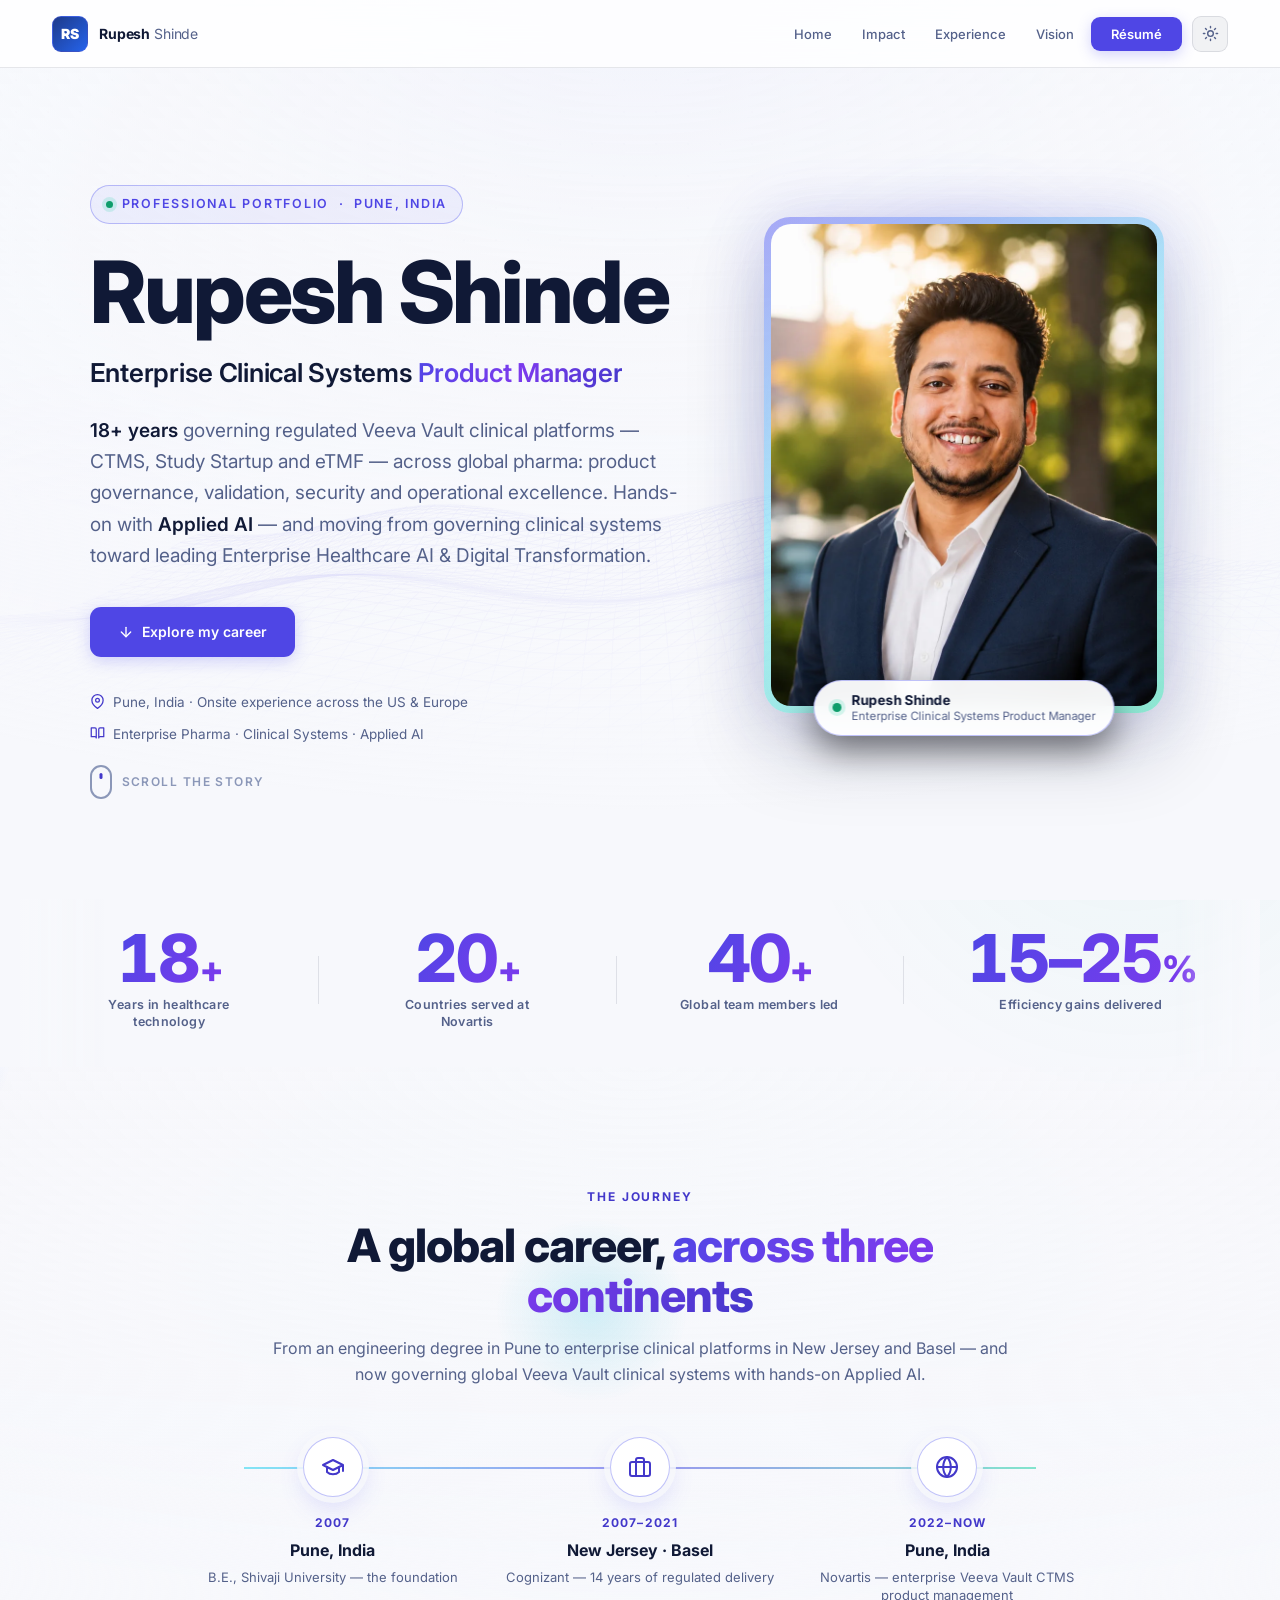
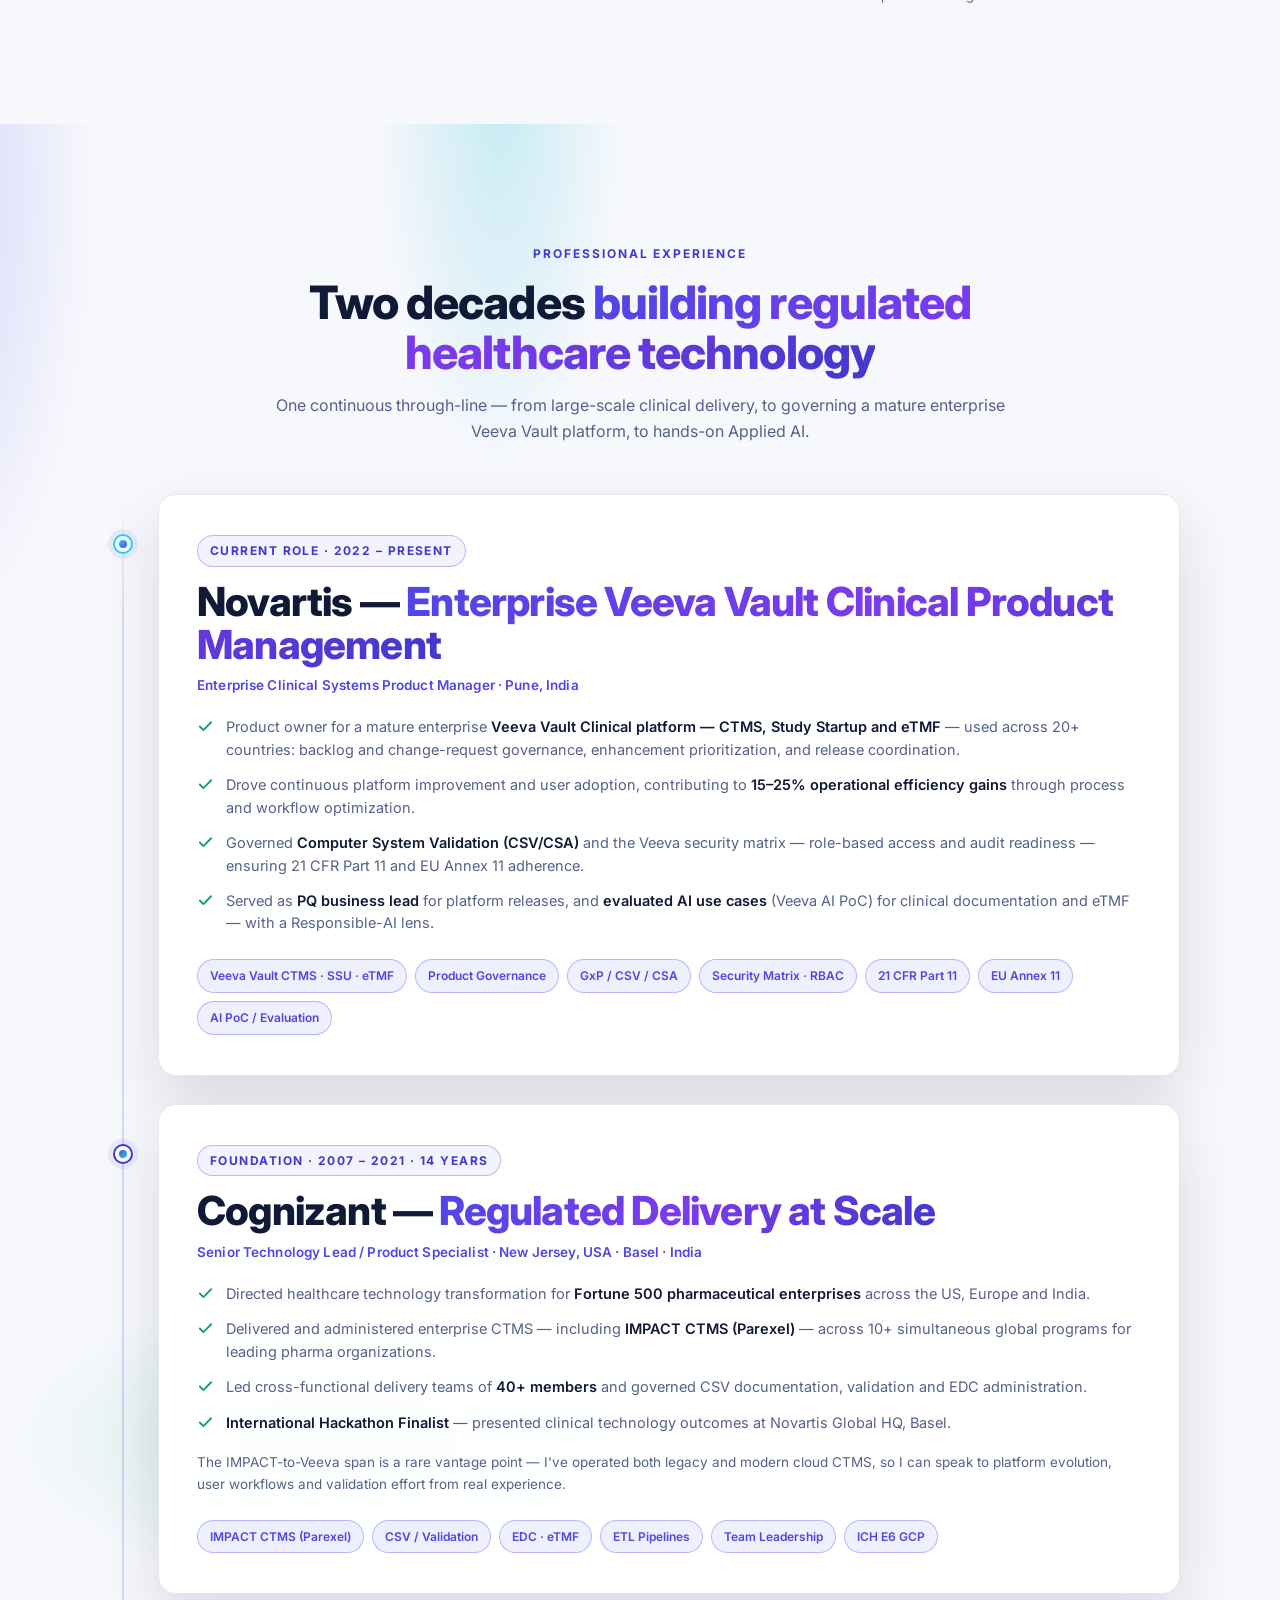
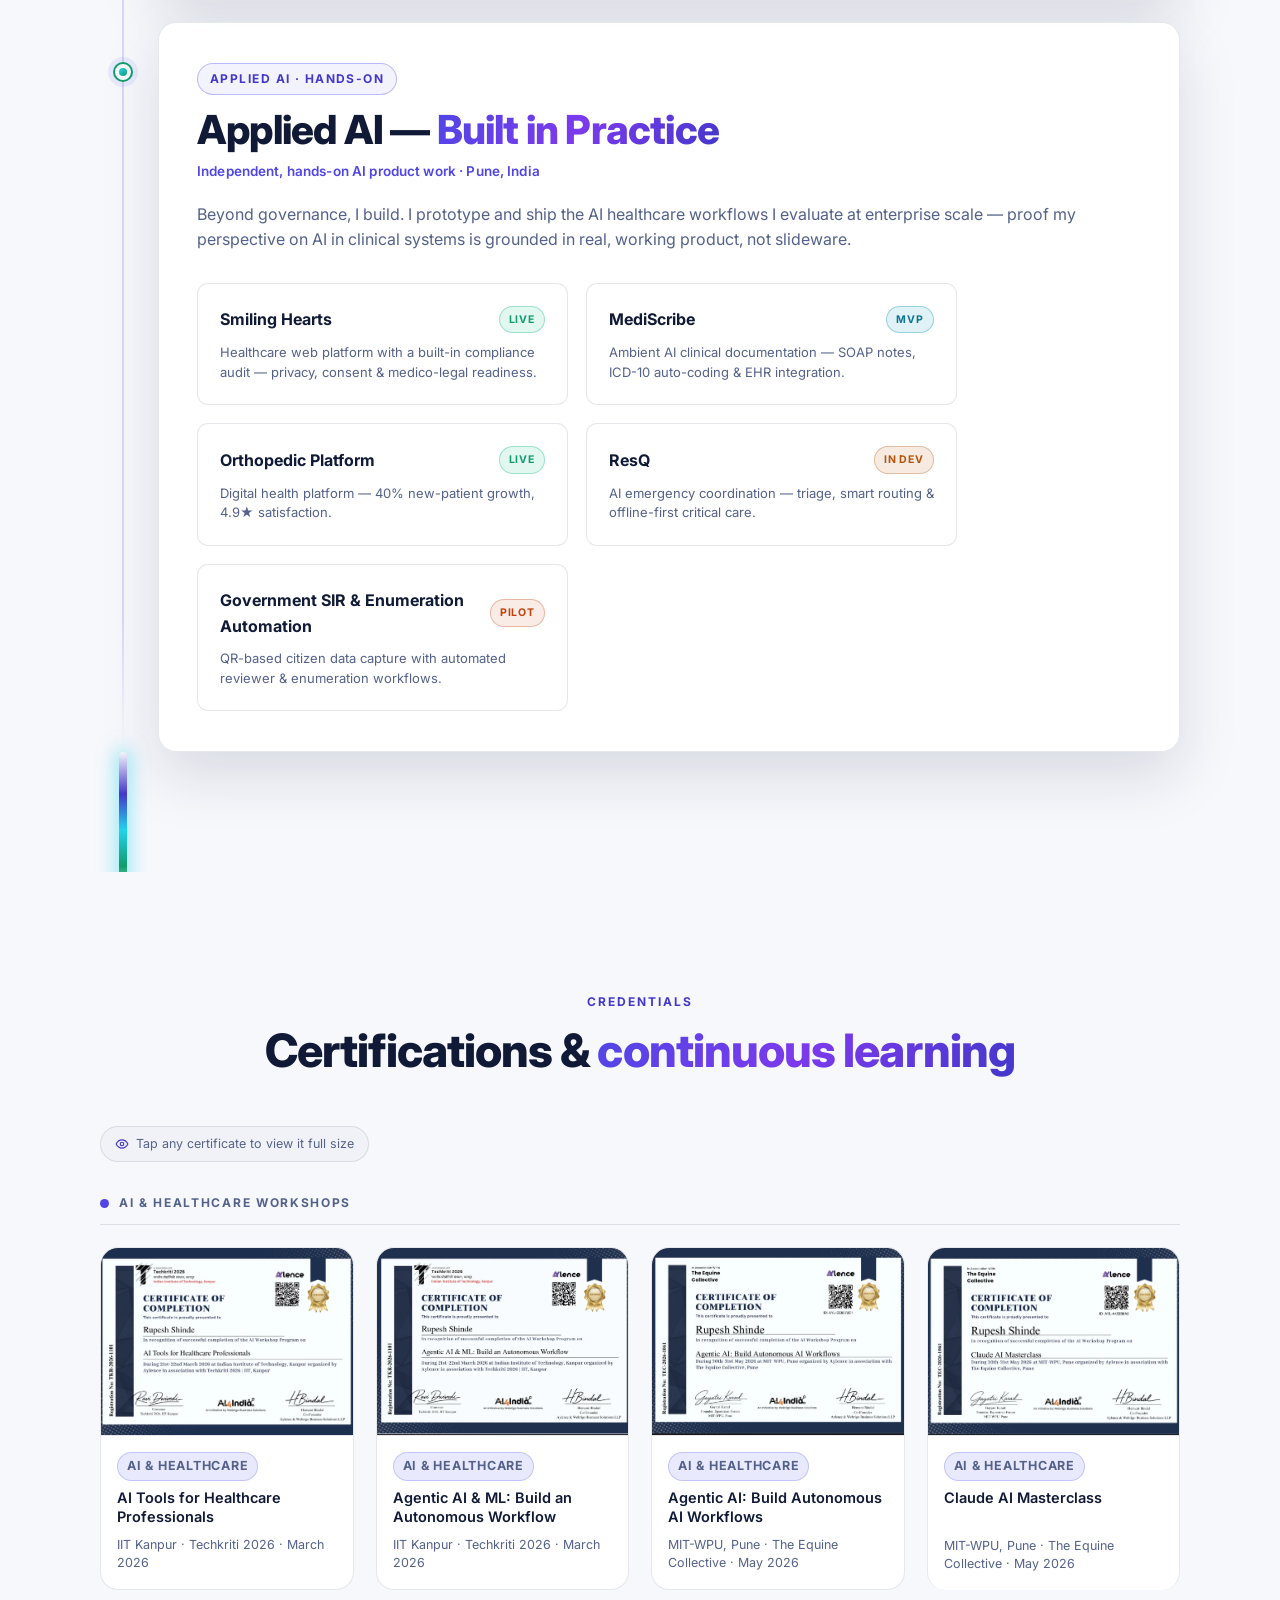
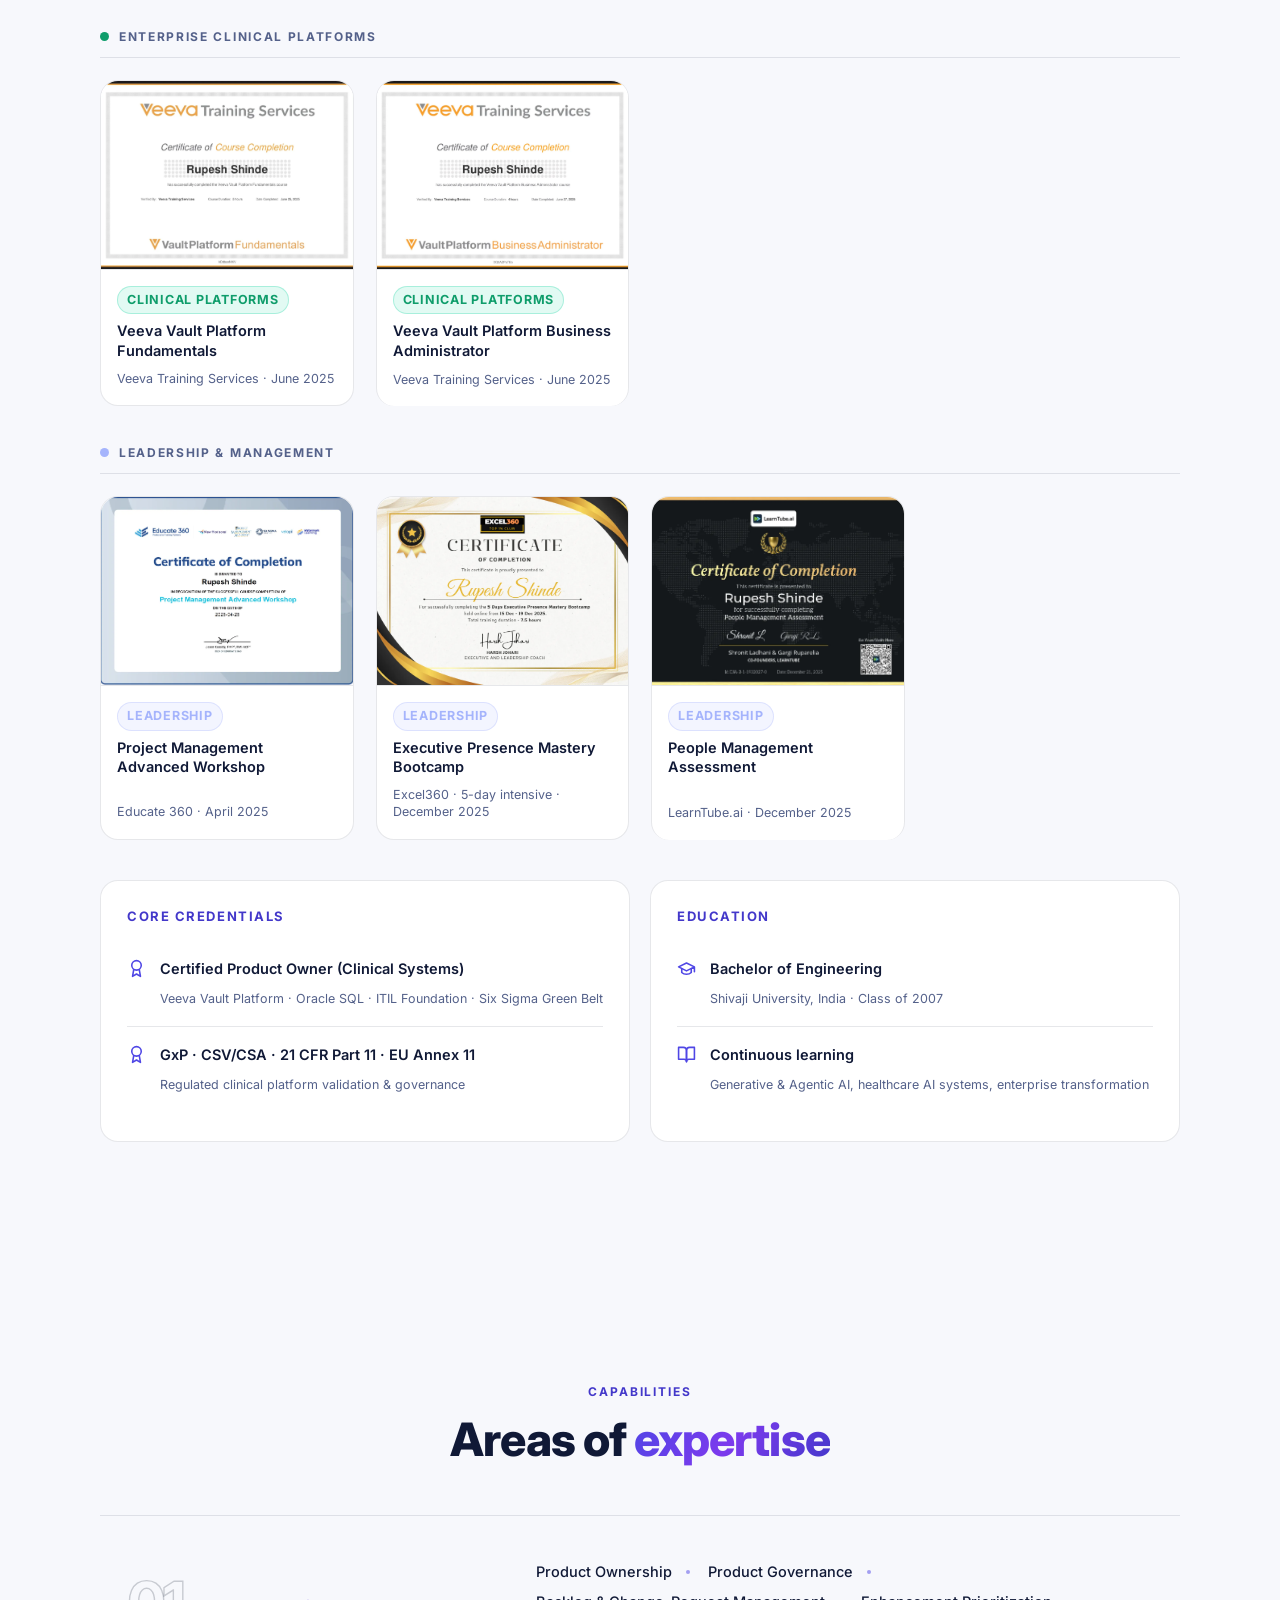
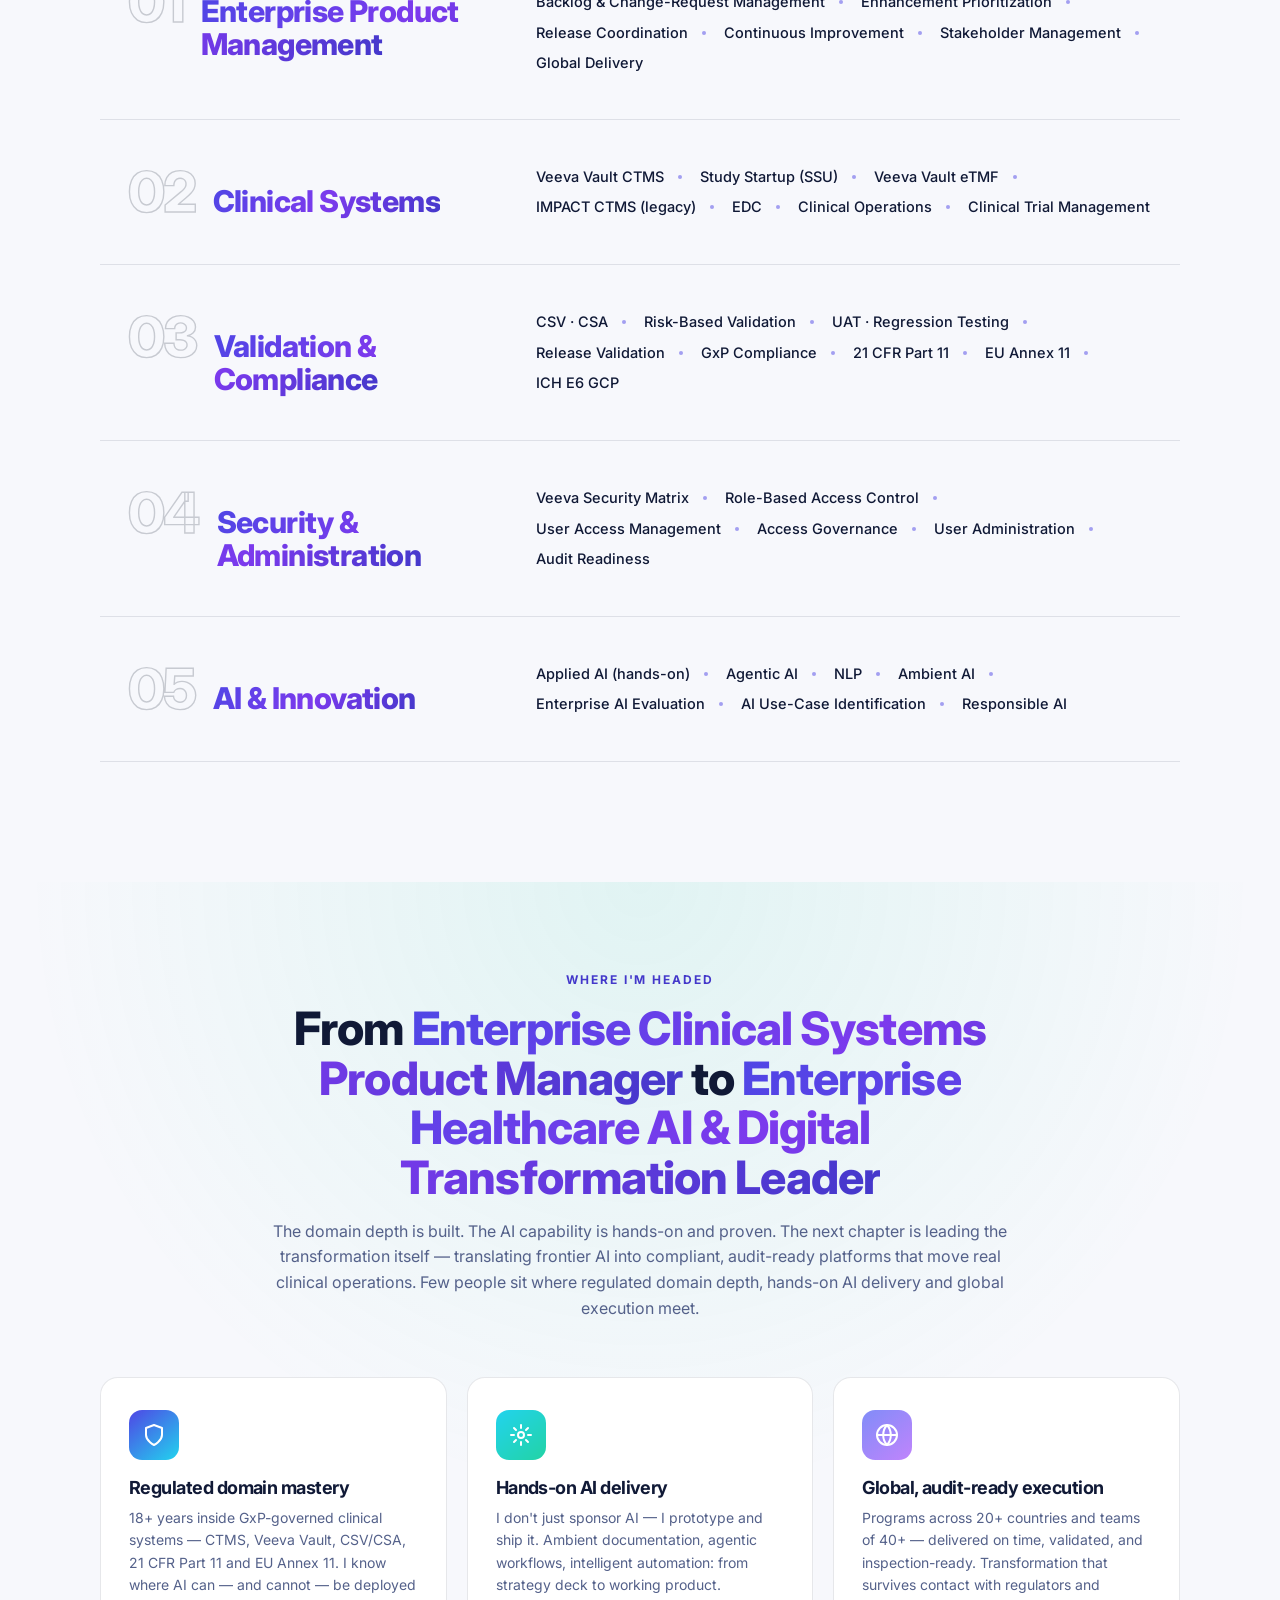
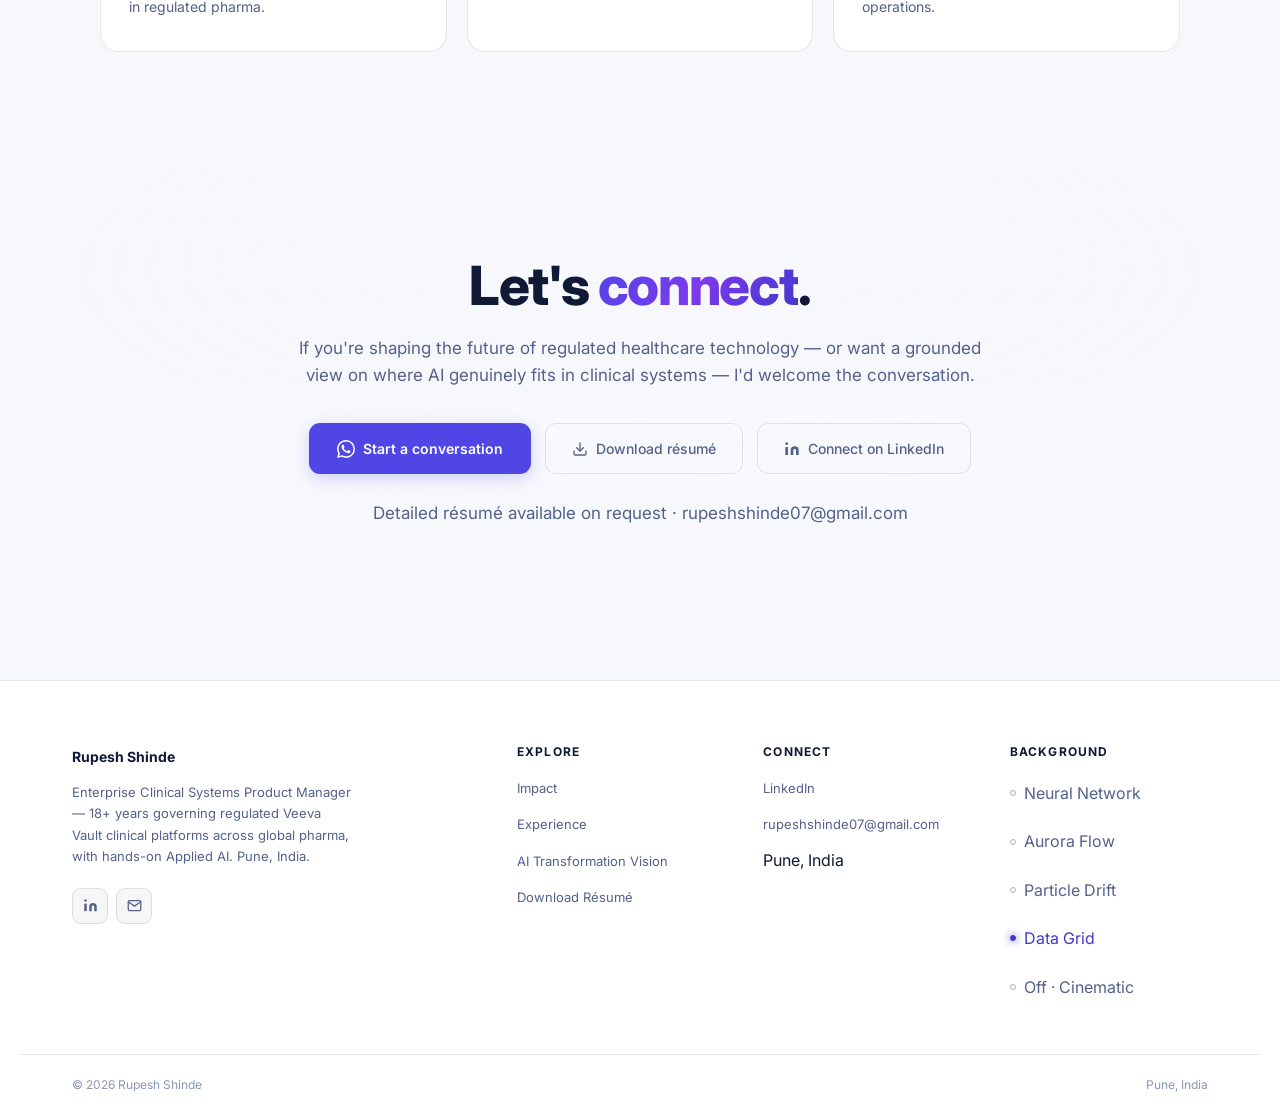
==== commit 5b807963: "Add Smiling Hearts + SIR projects to Applied AI, two-column layout - Add Smiling Hearts (healthcare " ====
--- a/index.html
+++ b/index.html
@@ -446,6 +446,13 @@
     .pf-proj-grid {
       display: grid; grid-template-columns: repeat(2, 1fr); gap: 18px;
       max-width: 760px; margin-top: 30px;
+      /* Fill column-by-column so each column is its own ordered list:
+         left column = first 3 items, right column = last 2 items. */
+      grid-template-rows: repeat(3, auto); grid-auto-flow: column; align-content: start;
+    }
+    @media (max-width: 540px) {
+      /* Stack to a single column on small screens (DOM order). */
+      .pf-proj-grid { grid-template-columns: 1fr; grid-template-rows: none; grid-auto-flow: row; }
     }
     .pf-proj {
       display: block; padding: 22px; border-radius: var(--radius-sm);
@@ -461,6 +468,7 @@
     .pf-status.mvp  { color: #22d3ee; background: rgba(34,211,238,.12); border: 1px solid rgba(34,211,238,.3); }
     .pf-status.dev  { color: #fbbf24; background: rgba(251,191,36,.12); border: 1px solid rgba(251,191,36,.3); }
     .pf-status.poc  { color: #c084fc; background: rgba(192,132,252,.12); border: 1px solid rgba(192,132,252,.3); }
+    .pf-status.pilot { color: #fb923c; background: rgba(251,146,60,.12); border: 1px solid rgba(251,146,60,.3); }
     .pf-proj-desc { font-size: 13px; line-height: 1.5; color: var(--muted); }
 
     /* ═══ EXPERTISE + CERTS ───────────────────────────────────── */
@@ -743,6 +751,7 @@
     :root[data-theme="light"] .pf-status.mvp  { color: #0e7490; background: rgba(8,145,178,.12);  border-color: rgba(8,145,178,.34); }
     :root[data-theme="light"] .pf-status.dev  { color: #b45309; background: rgba(180,83,9,.12);   border-color: rgba(180,83,9,.30); }
     :root[data-theme="light"] .pf-status.poc  { color: #7c3aed; background: rgba(124,58,237,.10); border-color: rgba(124,58,237,.30); }
+    :root[data-theme="light"] .pf-status.pilot { color: #c2410c; background: rgba(194,65,12,.10); border-color: rgba(194,65,12,.30); }
     /* Glass cards/badges get a touch more opacity + a soft lift on white */
     :root[data-theme="light"] .pf-card { box-shadow: 0 24px 60px rgba(16,25,54,.13); }
     :root[data-theme="light"] .pf-portrait-frame {
@@ -1020,6 +1029,20 @@
             working product, not slideware.
           </p>
           <div class="pf-proj-grid">
+            <!-- Left column (top → bottom) -->
+            <div class="pf-proj">
+              <div class="pf-proj-top"><span class="pf-proj-name">Smiling Hearts</span><span class="pf-status live">Live</span></div>
+              <p class="pf-proj-desc">Healthcare web platform with a built-in compliance audit — privacy, consent &amp; medico-legal readiness.</p>
+            </div>
+            <div class="pf-proj">
+              <div class="pf-proj-top"><span class="pf-proj-name">Orthopedic Platform</span><span class="pf-status live">Live</span></div>
+              <p class="pf-proj-desc">Digital health platform — 40% new-patient growth, 4.9★ satisfaction.</p>
+            </div>
+            <div class="pf-proj">
+              <div class="pf-proj-top"><span class="pf-proj-name">Government SIR &amp; Enumeration Automation</span><span class="pf-status pilot">Pilot</span></div>
+              <p class="pf-proj-desc">QR-based citizen data capture with automated reviewer &amp; enumeration workflows.</p>
+            </div>
+            <!-- Right column (top → bottom) -->
             <div class="pf-proj">
               <div class="pf-proj-top"><span class="pf-proj-name">MediScribe</span><span class="pf-status mvp">MVP</span></div>
               <p class="pf-proj-desc">Ambient AI clinical documentation — SOAP notes, ICD-10 auto-coding &amp; EHR integration.</p>
@@ -1027,14 +1050,6 @@
             <div class="pf-proj">
               <div class="pf-proj-top"><span class="pf-proj-name">ResQ</span><span class="pf-status dev">In Dev</span></div>
               <p class="pf-proj-desc">AI emergency coordination — triage, smart routing &amp; offline-first critical care.</p>
-            </div>
-            <div class="pf-proj">
-              <div class="pf-proj-top"><span class="pf-proj-name">Orthopedic Platform</span><span class="pf-status live">Live</span></div>
-              <p class="pf-proj-desc">Digital health platform — 40% new-patient growth, 4.9★ satisfaction.</p>
-            </div>
-            <div class="pf-proj">
-              <div class="pf-proj-top"><span class="pf-proj-name">Citizen Data Automation</span><span class="pf-status poc">POC</span></div>
-              <p class="pf-proj-desc">QR-based citizen data capture with automated reviewer workflows.</p>
             </div>
           </div>
         </div>
@@ -1417,7 +1432,8 @@
       <li><strong>MediScribe</strong> — ambient AI clinical documentation: SOAP-note generation, ICD-10 auto-coding and EHR integration (MVP).</li>
       <li><strong>ResQ</strong> — AI emergency coordination: triage, smart routing and offline-first critical care (in development).</li>
       <li><strong>Digital health platform</strong> — built with agentic AI (LangChain, Python, OpenAI API); 40% new-patient growth, 4.9★ satisfaction (live).</li>
-      <li><strong>Citizen data automation</strong> — QR-based capture with automated reviewer workflows (proof of concept).</li>
+      <li><strong>Smiling Hearts</strong> — healthcare web platform with a built-in compliance audit (privacy, consent and medico-legal readiness) (live).</li>
+      <li><strong>Government SIR &amp; Enumeration Automation</strong> — QR-based citizen data capture with automated reviewer and enumeration workflows (pilot).</li>
     </ul>
   </section>
 
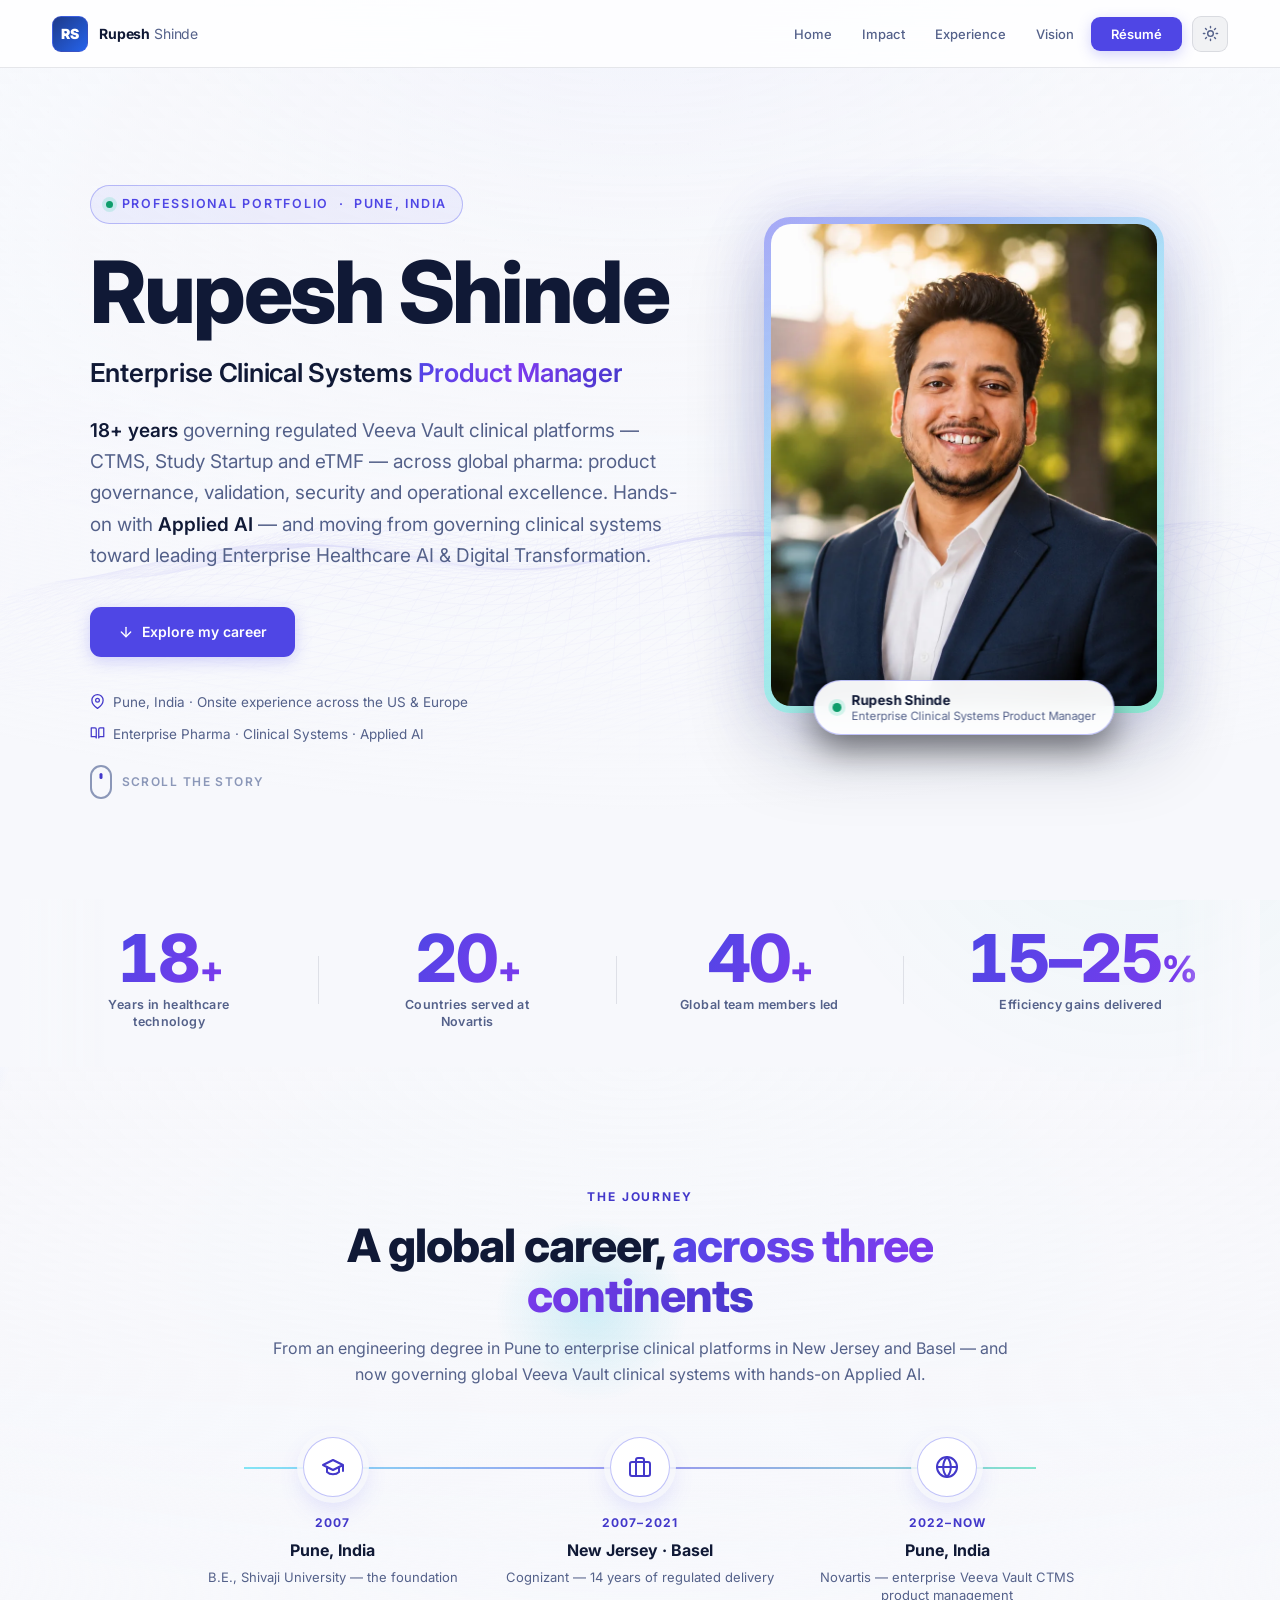
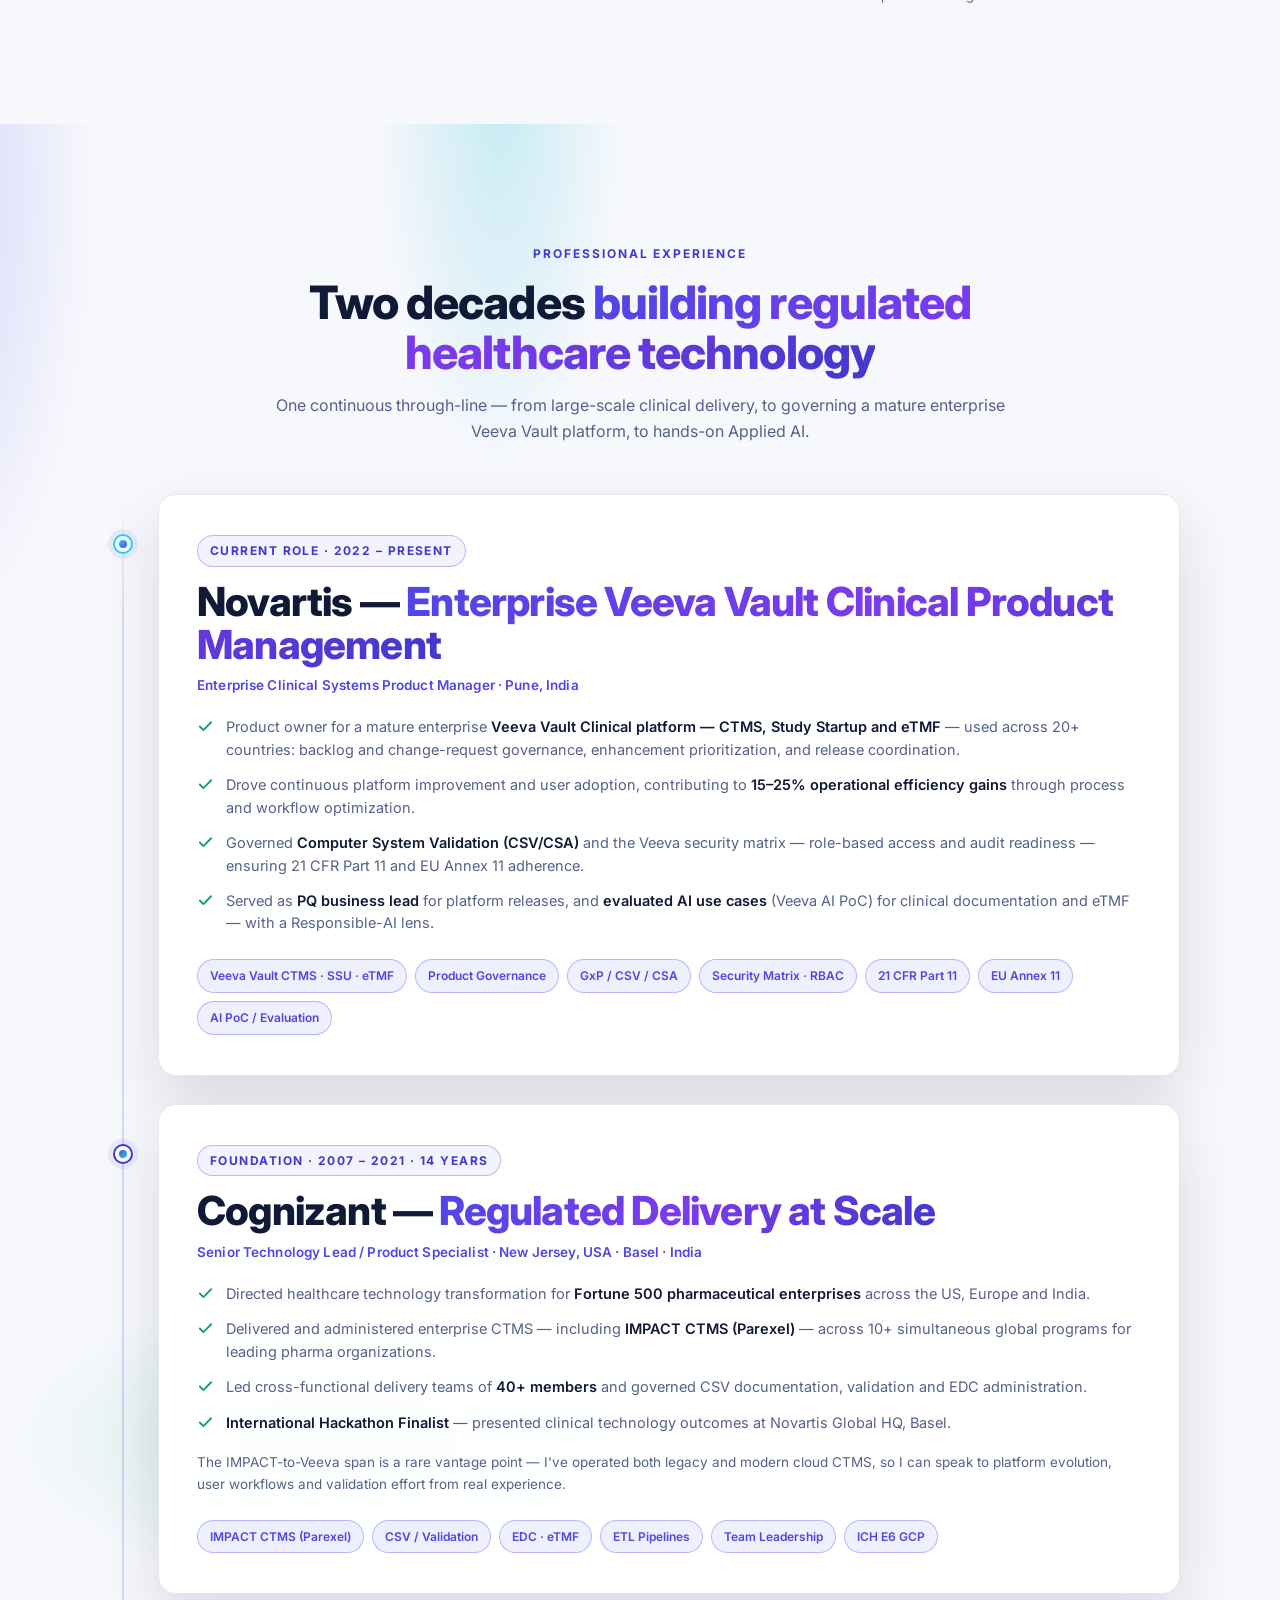
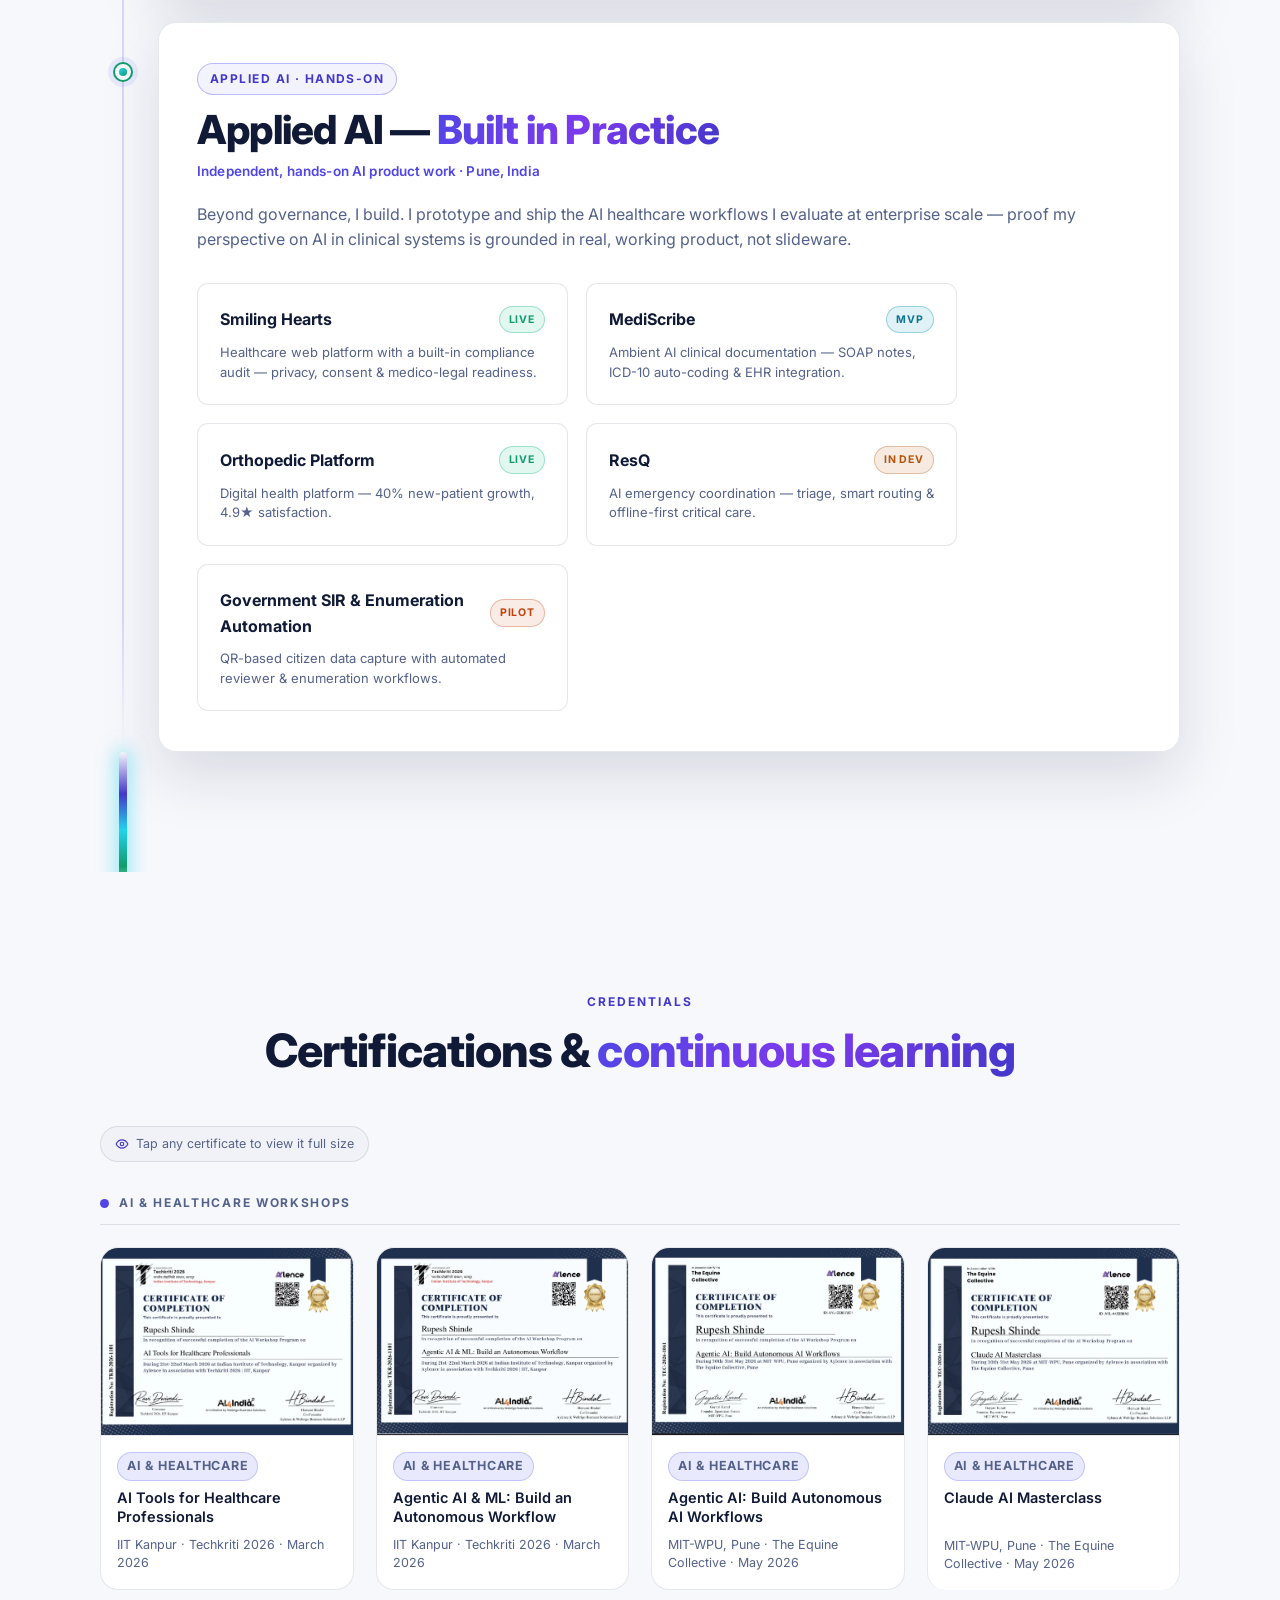
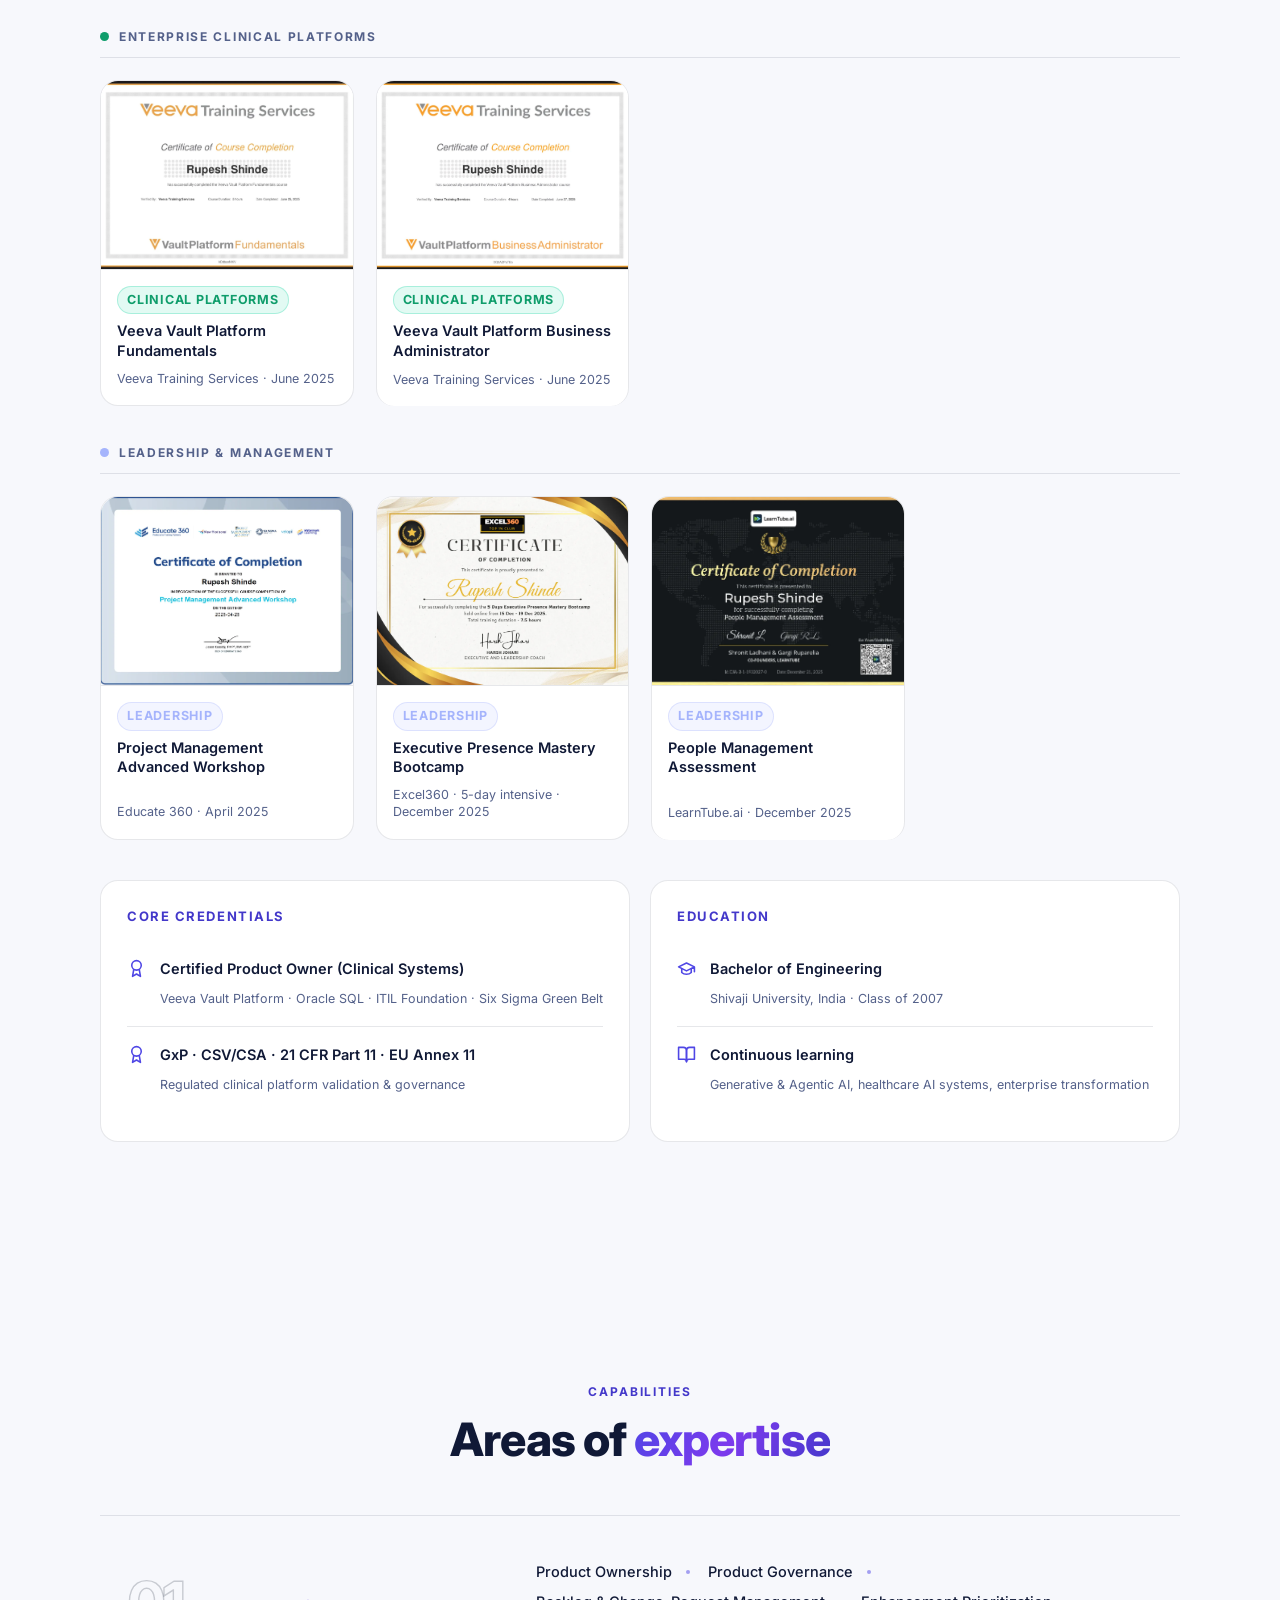
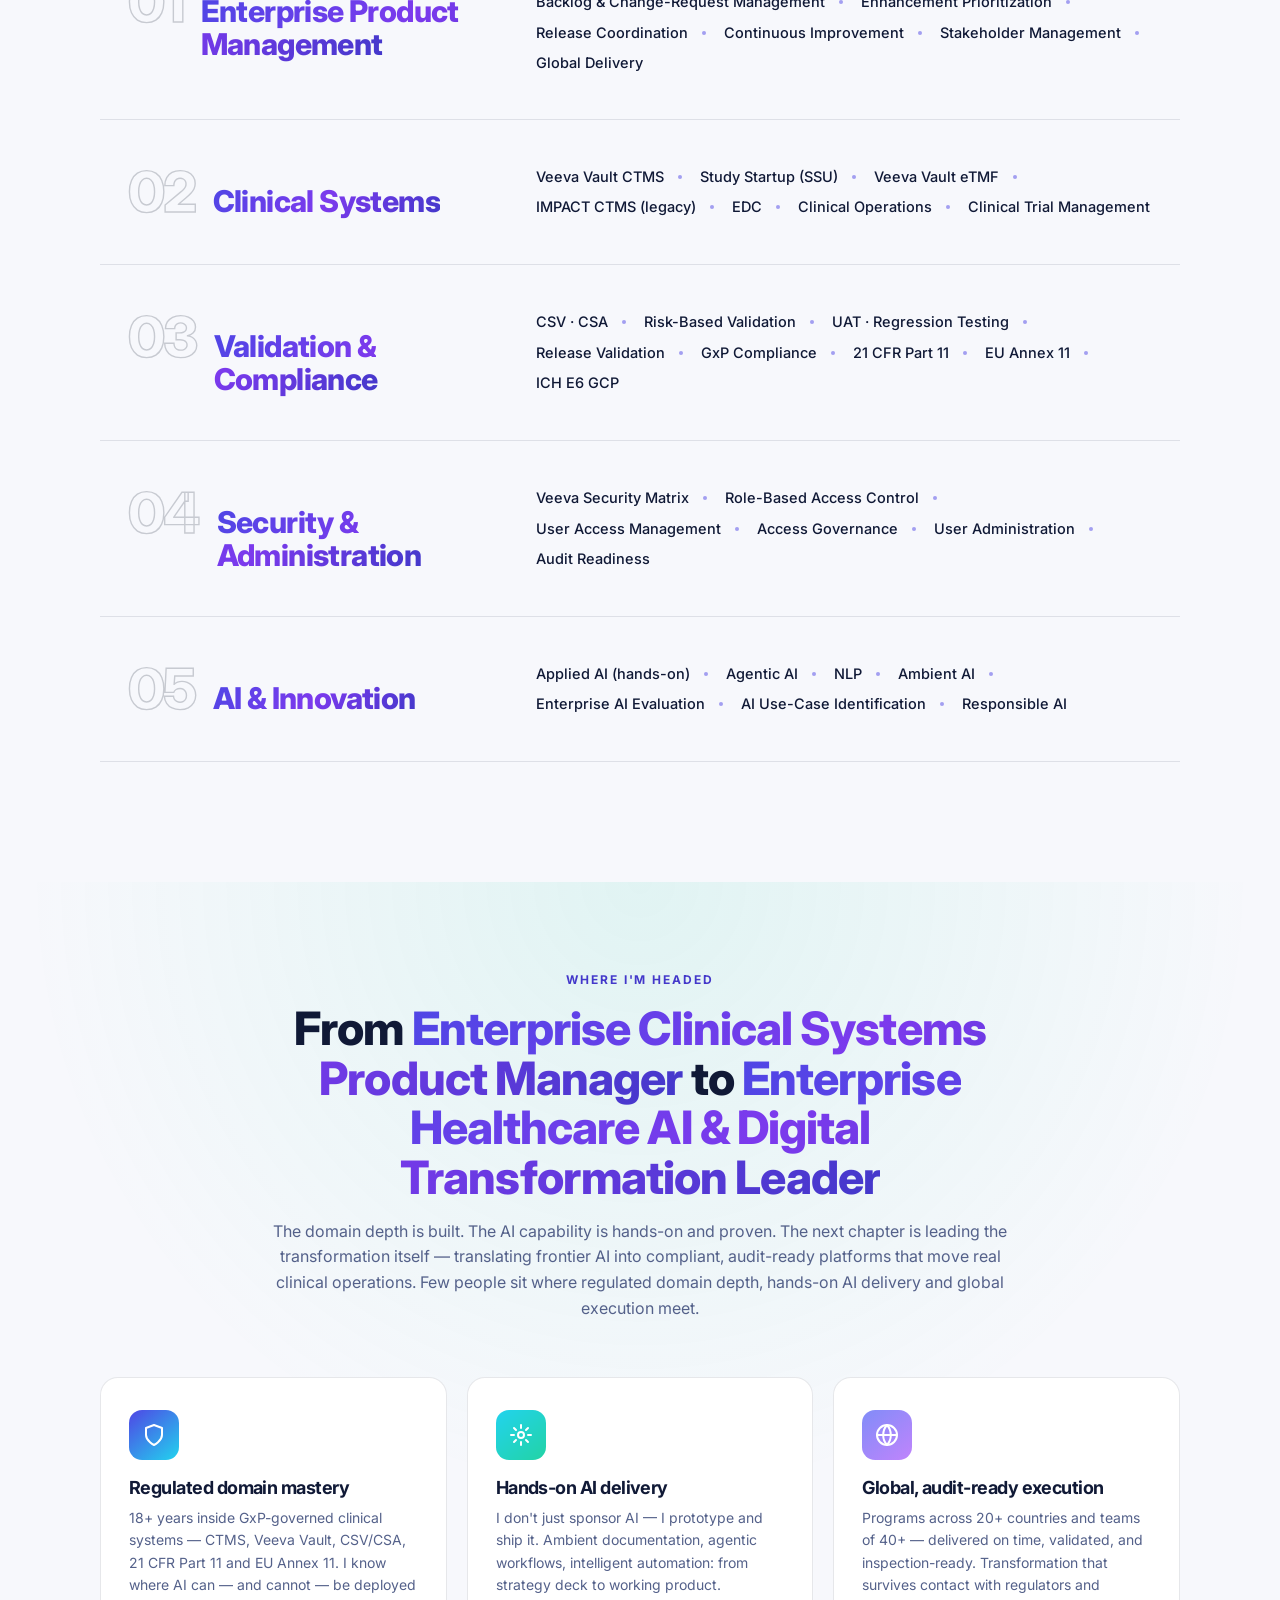
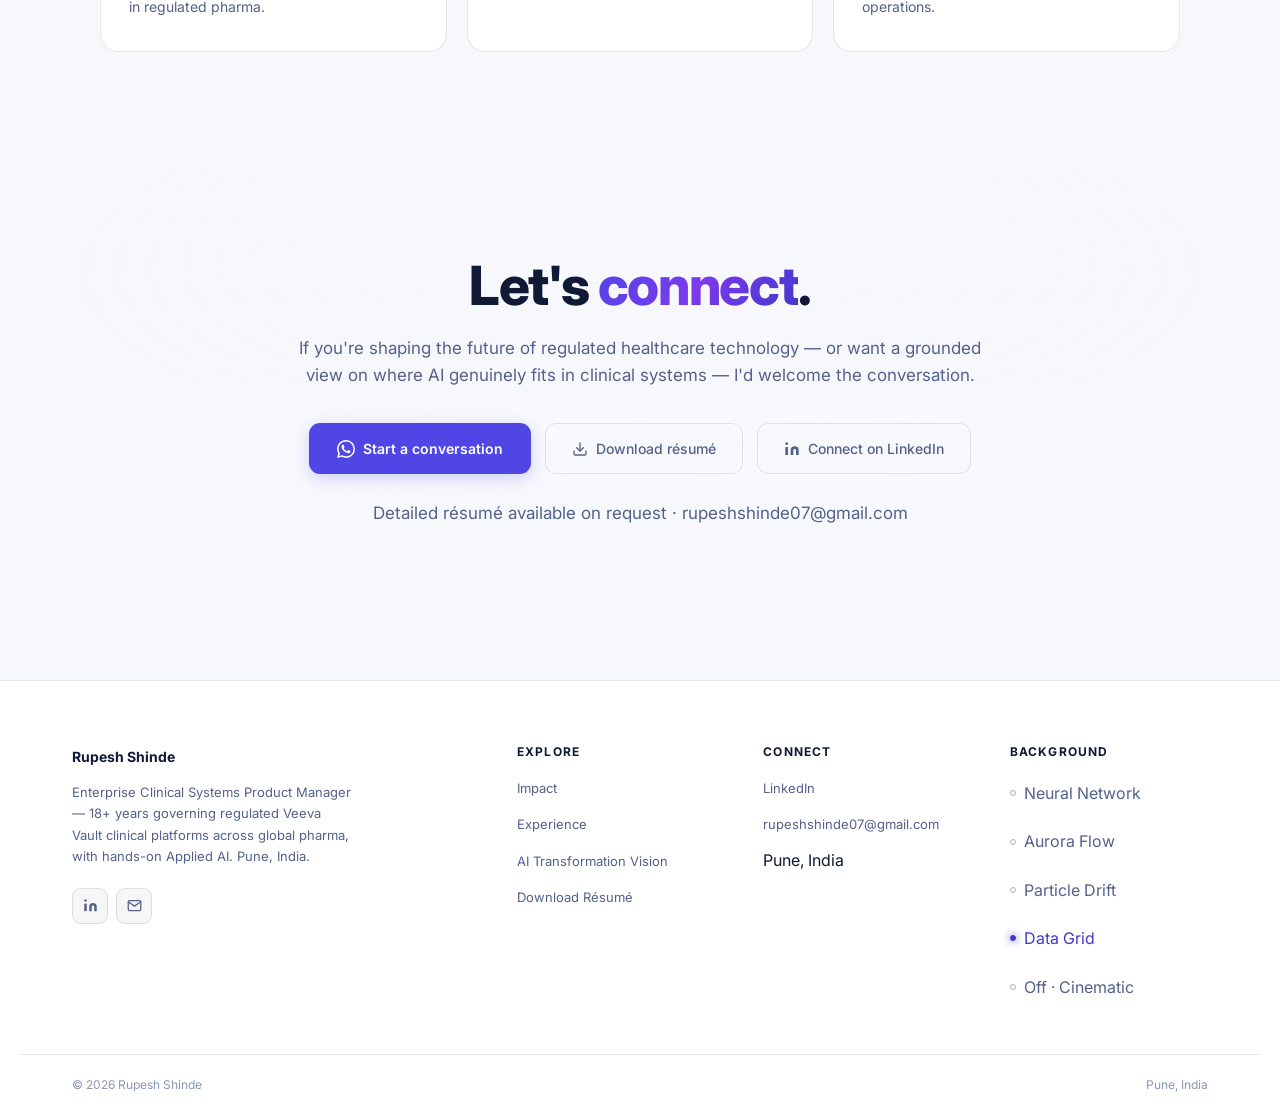
==== commit e58640ab: "Add SEO + social/indexing: OG card, favicons, schema, robots, sitemap - Branded 1200x630 Open Graph " ====
--- a/index.html
+++ b/index.html
@@ -6,6 +6,77 @@
   <meta name="description" content="Rupesh Shinde — Enterprise Clinical Systems Product Manager. 18+ years governing regulated Veeva Vault clinical platforms (CTMS, Study Startup, eTMF) across global pharma — product governance, validation, security and operational excellence, with hands-on Applied AI. Pune, India." />
   <meta name="author" content="Rupesh Shinde" />
   <title>Rupesh Shinde — Enterprise Clinical Systems Product Manager</title>
+
+  <link rel="canonical" href="https://www.rupeshshinde.in/" />
+  <meta name="robots" content="index, follow, max-image-preview:large" />
+  <meta name="theme-color" content="#070b14" />
+  <meta name="keywords" content="Rupesh Shinde, Enterprise Clinical Systems Product Manager, Veeva Vault CTMS, Study Startup, eTMF, CSV, CSA, GxP, 21 CFR Part 11, EU Annex 11, clinical systems product management, pharma product manager, Pune" />
+
+  <!-- Favicons -->
+  <link rel="icon" href="/favicon.ico" sizes="any" />
+  <link rel="icon" href="/favicon.svg" type="image/svg+xml" />
+  <link rel="icon" href="/favicon-32.png" type="image/png" sizes="32x32" />
+  <link rel="icon" href="/favicon-16.png" type="image/png" sizes="16x16" />
+  <link rel="apple-touch-icon" href="/apple-touch-icon.png" />
+
+  <!-- Open Graph -->
+  <meta property="og:type" content="profile" />
+  <meta property="og:site_name" content="Rupesh Shinde" />
+  <meta property="og:title" content="Rupesh Shinde — Enterprise Clinical Systems Product Manager" />
+  <meta property="og:description" content="18+ years governing regulated Veeva Vault clinical platforms (CTMS, Study Startup, eTMF) across global pharma — product governance, validation, security and operational excellence, with hands-on Applied AI." />
+  <meta property="og:url" content="https://www.rupeshshinde.in/" />
+  <meta property="og:image" content="https://www.rupeshshinde.in/Images/og-cover.png" />
+  <meta property="og:image:width" content="1200" />
+  <meta property="og:image:height" content="630" />
+  <meta property="og:image:alt" content="Rupesh Shinde — Enterprise Clinical Systems Product Manager" />
+  <meta property="og:locale" content="en_US" />
+  <meta property="profile:first_name" content="Rupesh" />
+  <meta property="profile:last_name" content="Shinde" />
+
+  <!-- Twitter -->
+  <meta name="twitter:card" content="summary_large_image" />
+  <meta name="twitter:title" content="Rupesh Shinde — Enterprise Clinical Systems Product Manager" />
+  <meta name="twitter:description" content="18+ years governing regulated Veeva Vault clinical platforms across global pharma, with hands-on Applied AI. Pune, India." />
+  <meta name="twitter:image" content="https://www.rupeshshinde.in/Images/og-cover.png" />
+
+  <!-- Structured data: Person -->
+  <script type="application/ld+json">
+  {
+    "@context": "https://schema.org",
+    "@type": "Person",
+    "name": "Rupesh Shinde",
+    "jobTitle": "Enterprise Clinical Systems Product Manager",
+    "url": "https://www.rupeshshinde.in/",
+    "image": "https://www.rupeshshinde.in/Images/og-cover.png",
+    "email": "mailto:rupeshshinde07@gmail.com",
+    "description": "Enterprise Clinical Systems Product Manager with 18+ years governing regulated Veeva Vault clinical platforms (CTMS, Study Startup, eTMF) across global pharma — product governance, validation, security and operational excellence, with hands-on Applied AI.",
+    "sameAs": [
+      "https://www.linkedin.com/in/rupesh-shinde-r0102037s"
+    ],
+    "address": {
+      "@type": "PostalAddress",
+      "addressLocality": "Pune",
+      "addressRegion": "Maharashtra",
+      "addressCountry": "IN"
+    },
+    "alumniOf": {
+      "@type": "CollegeOrUniversity",
+      "name": "Shivaji University"
+    },
+    "knowsAbout": [
+      "Veeva Vault CTMS",
+      "Veeva Vault Study Startup",
+      "Veeva Vault eTMF",
+      "Clinical Systems Product Management",
+      "Computer System Validation (CSV/CSA)",
+      "GxP Compliance",
+      "21 CFR Part 11",
+      "EU Annex 11",
+      "Product Governance",
+      "Applied AI in Healthcare"
+    ]
+  }
+  </script>
 
   <link href="https://fonts.googleapis.com/css2?family=Inter:wght@300;400;500;600;700;800;900&display=swap" rel="stylesheet" />
   <link rel="stylesheet" href="css/style.css" />
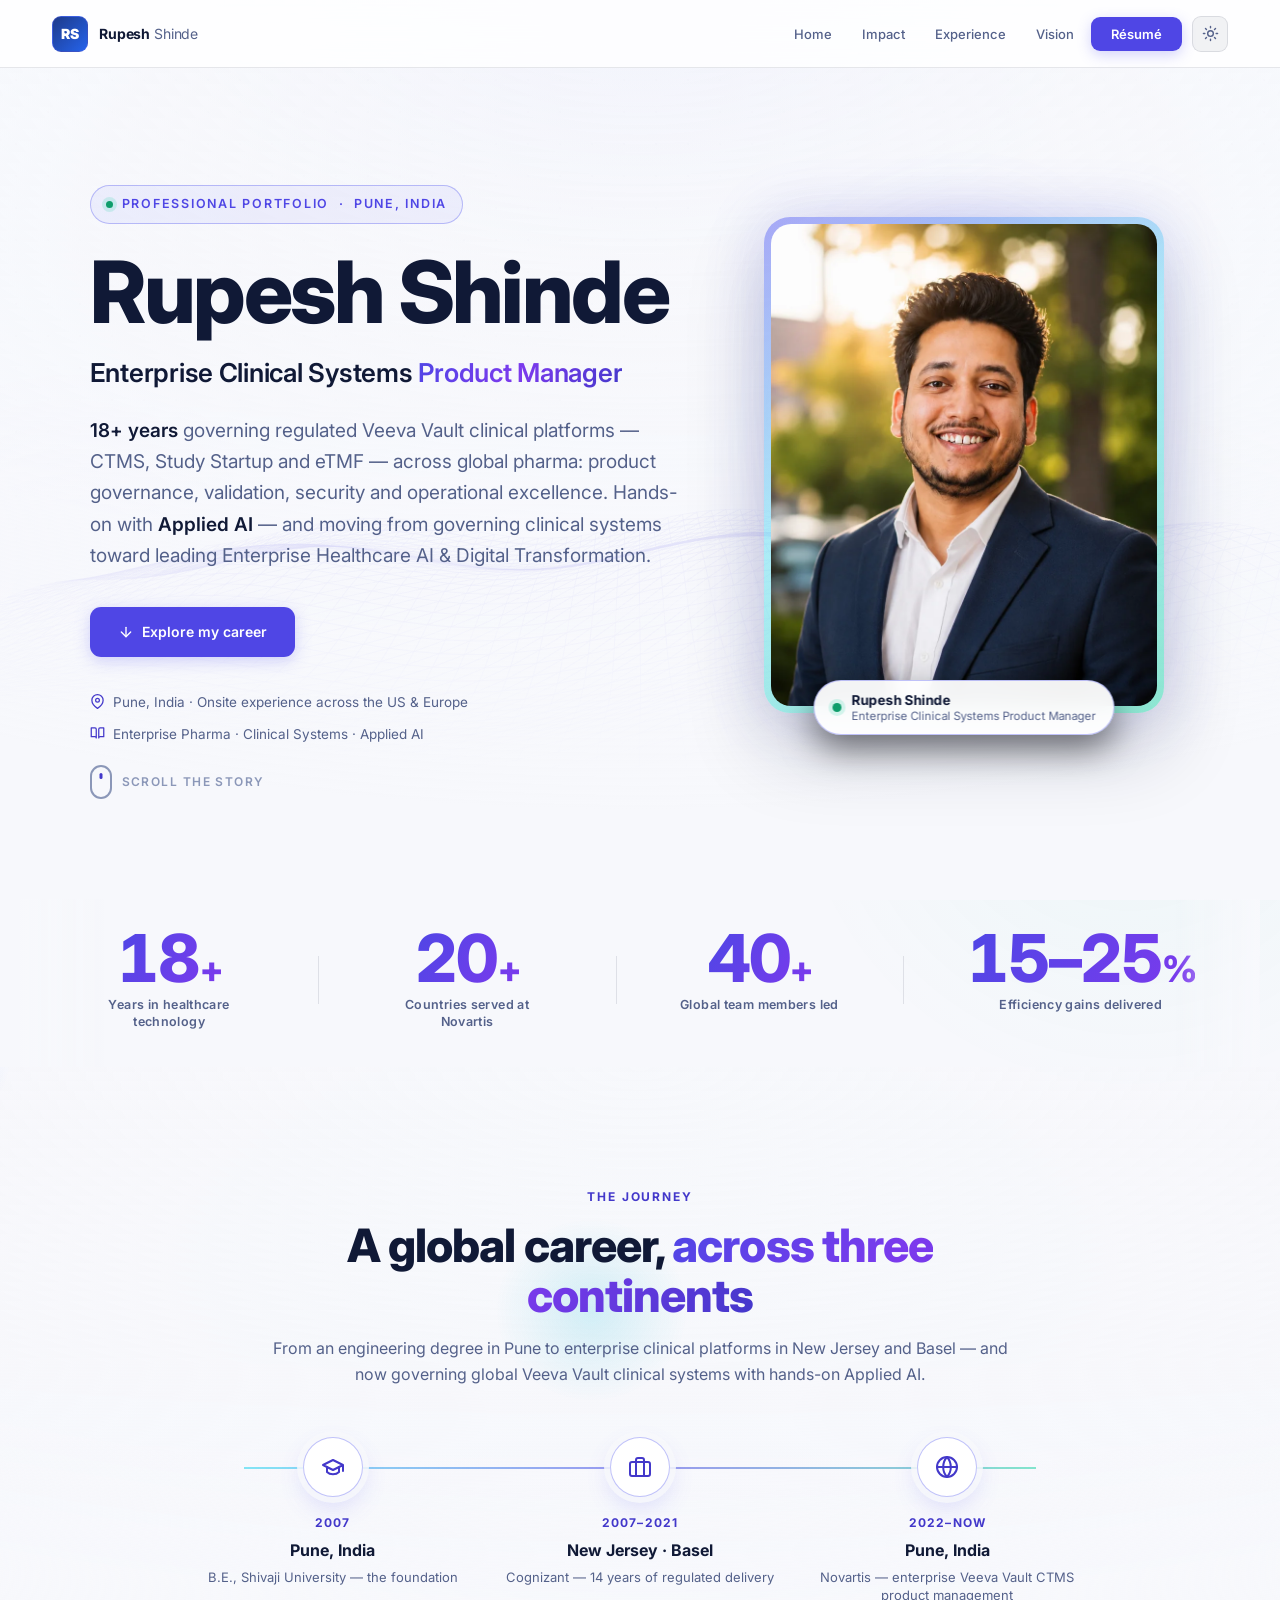
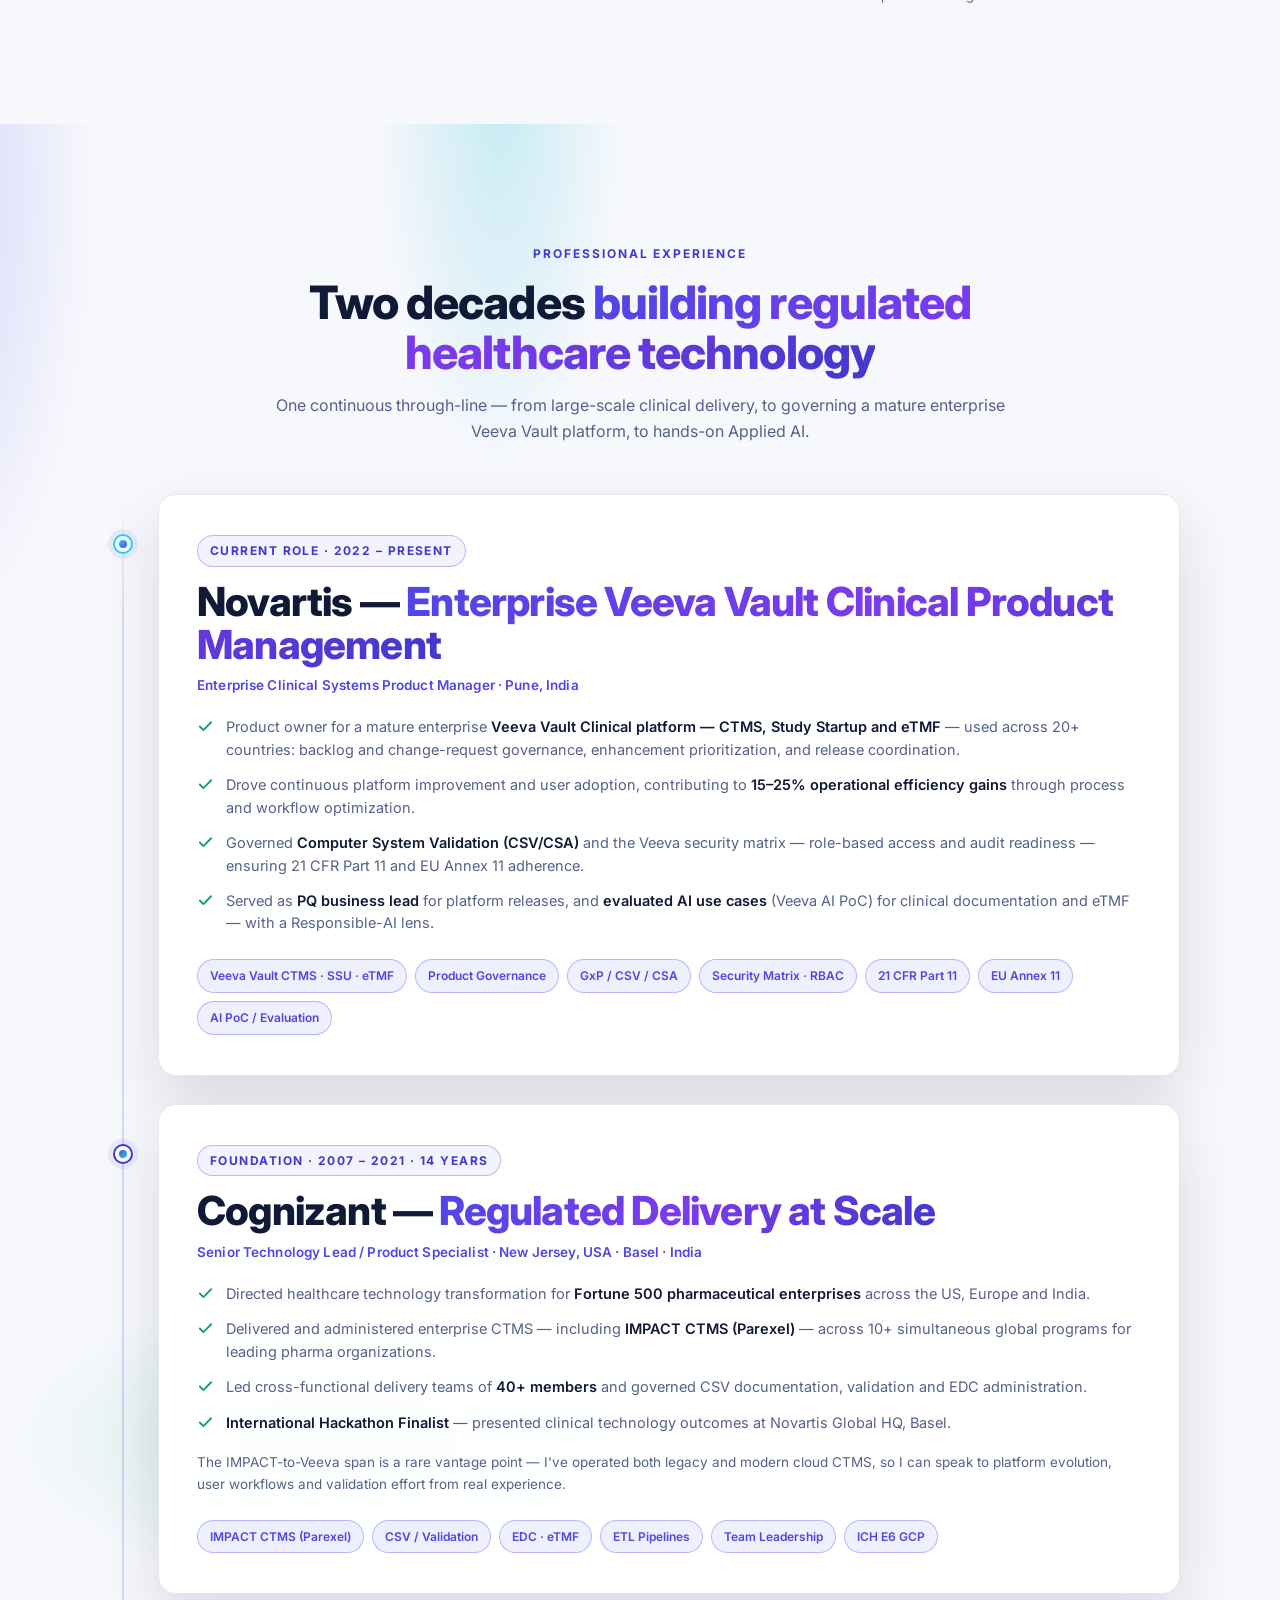
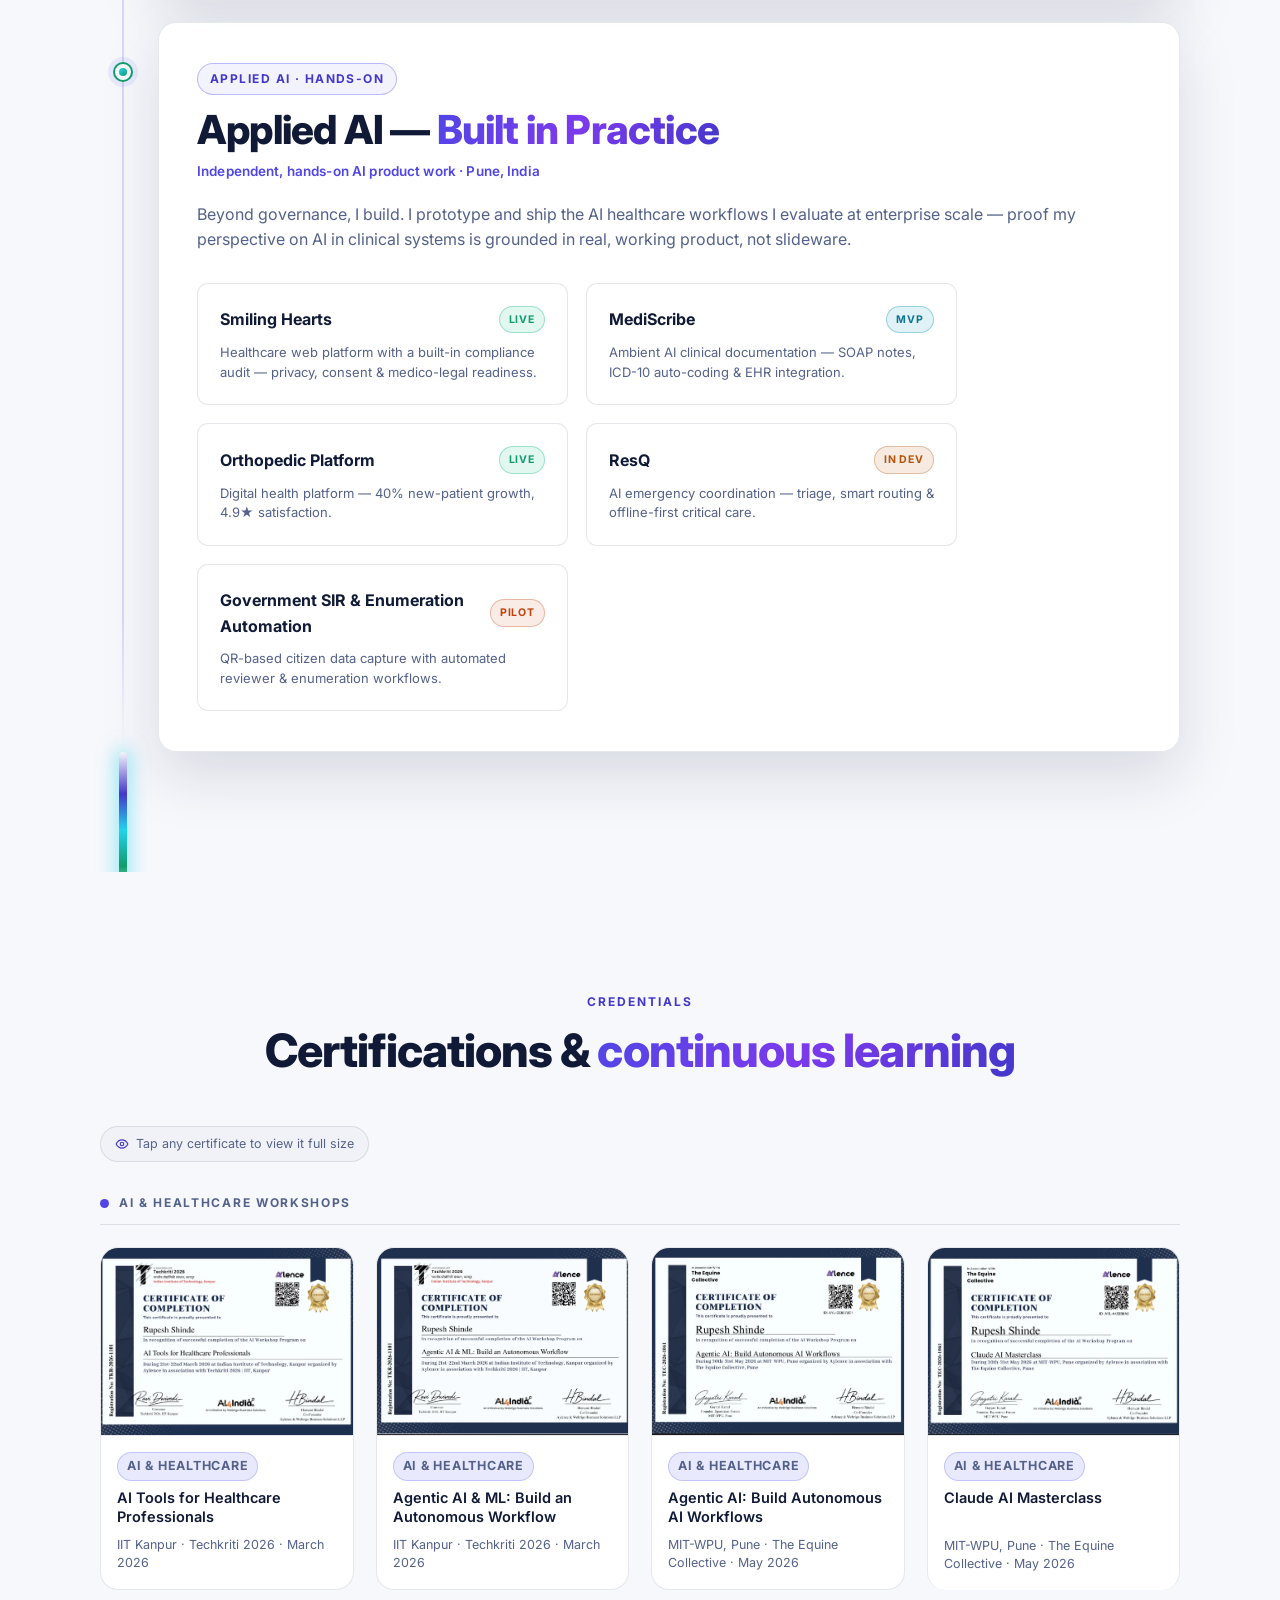
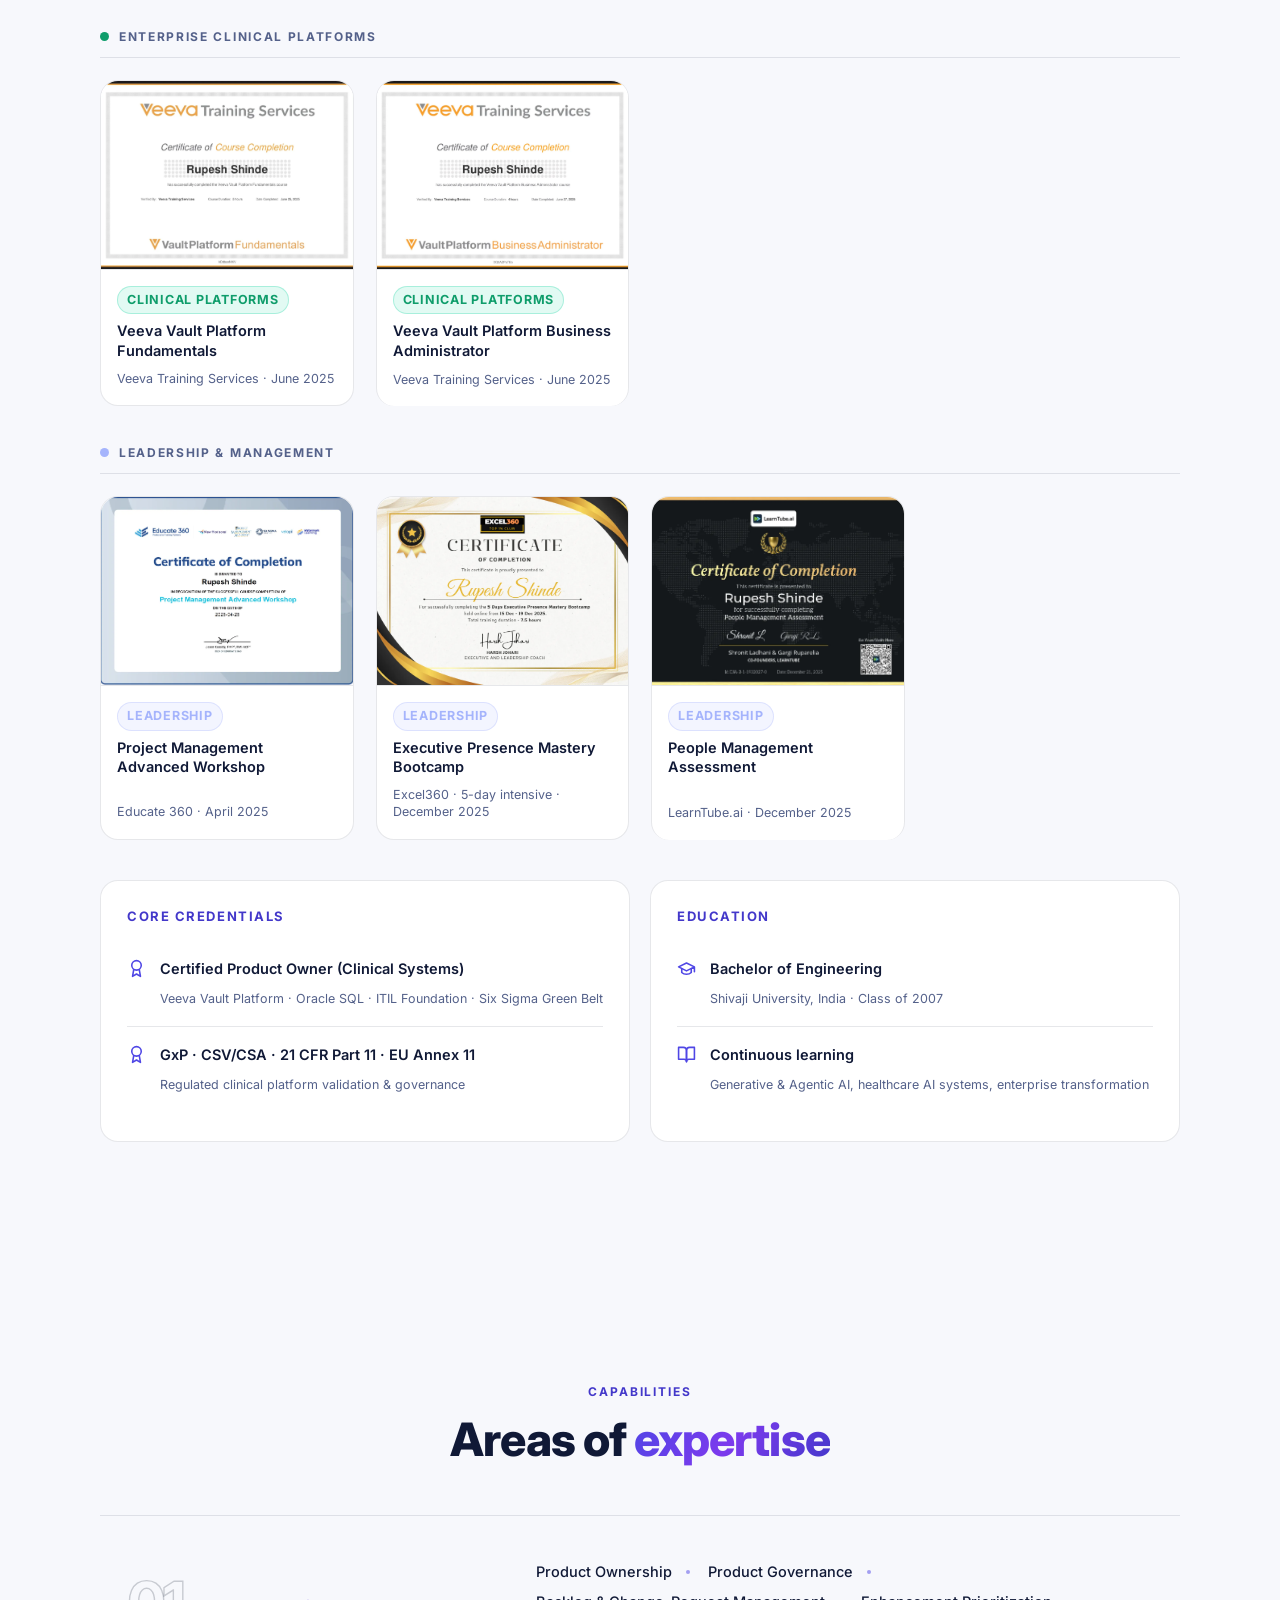
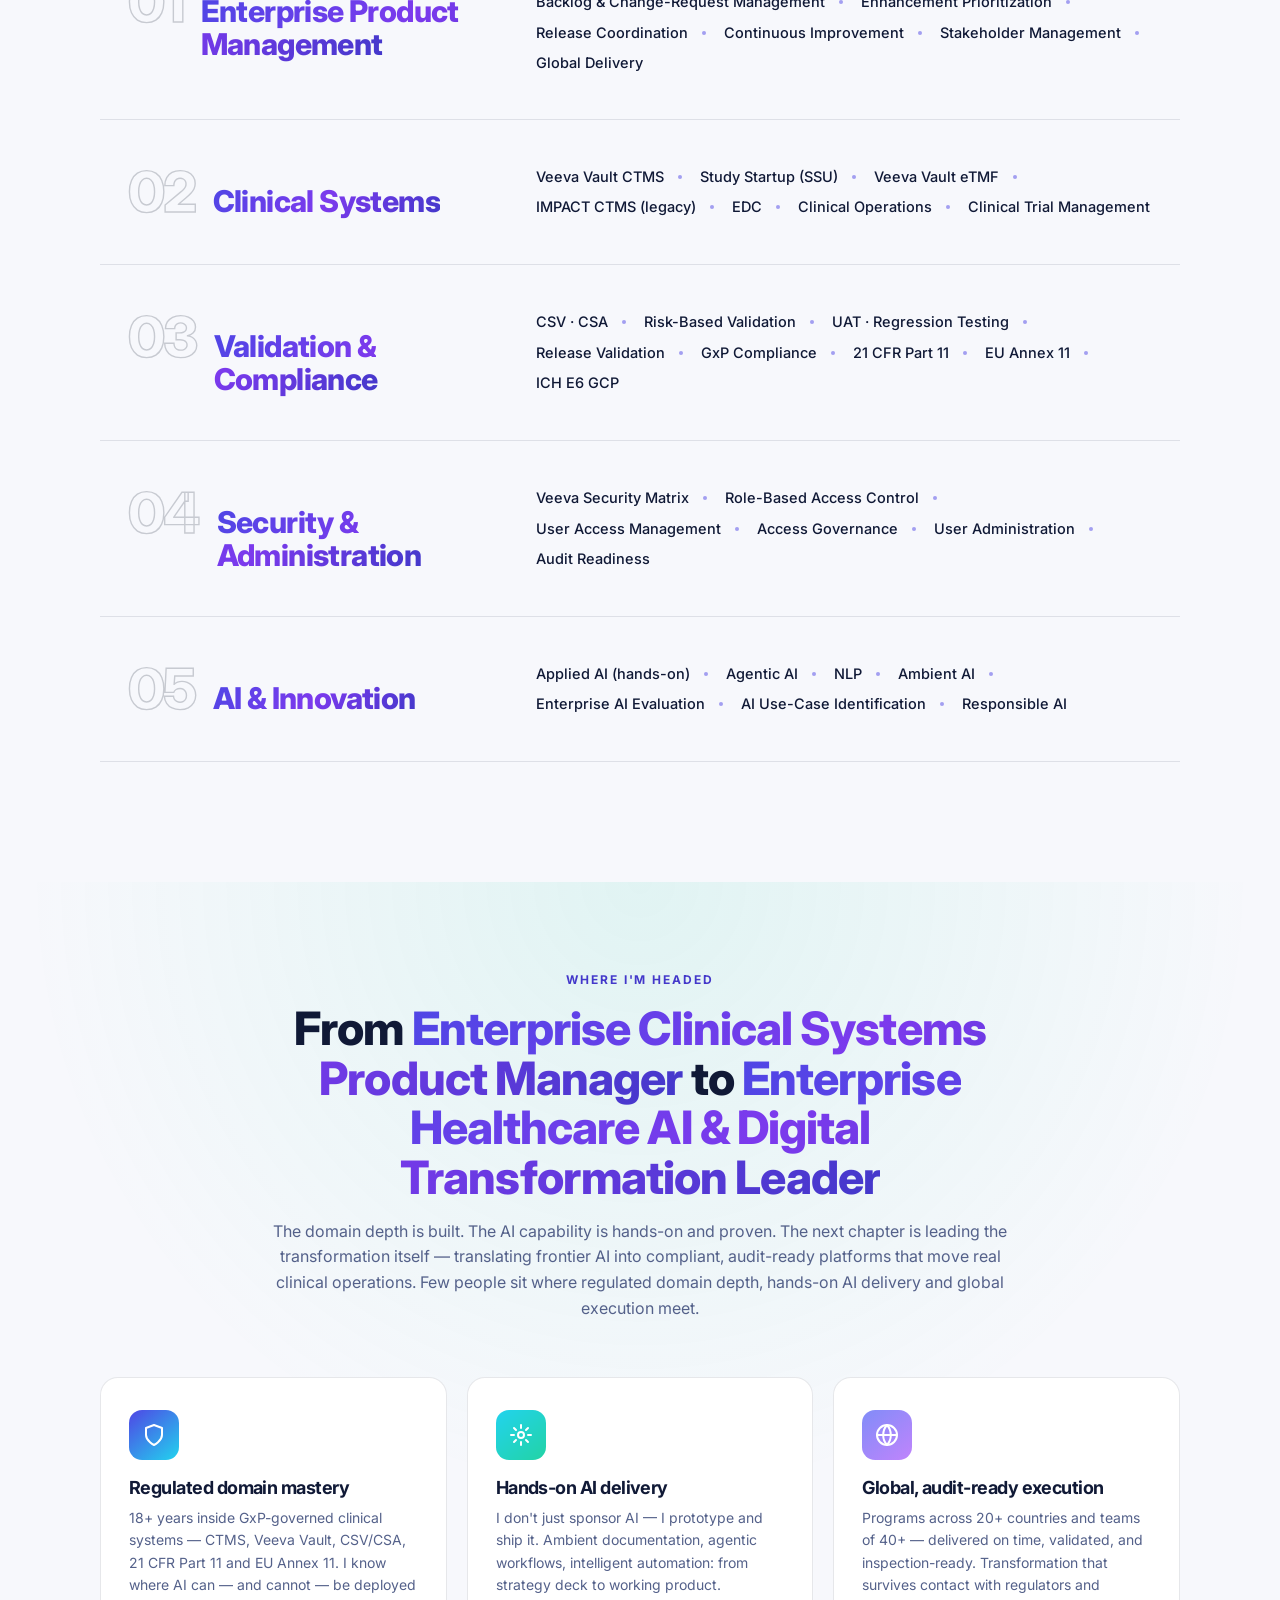
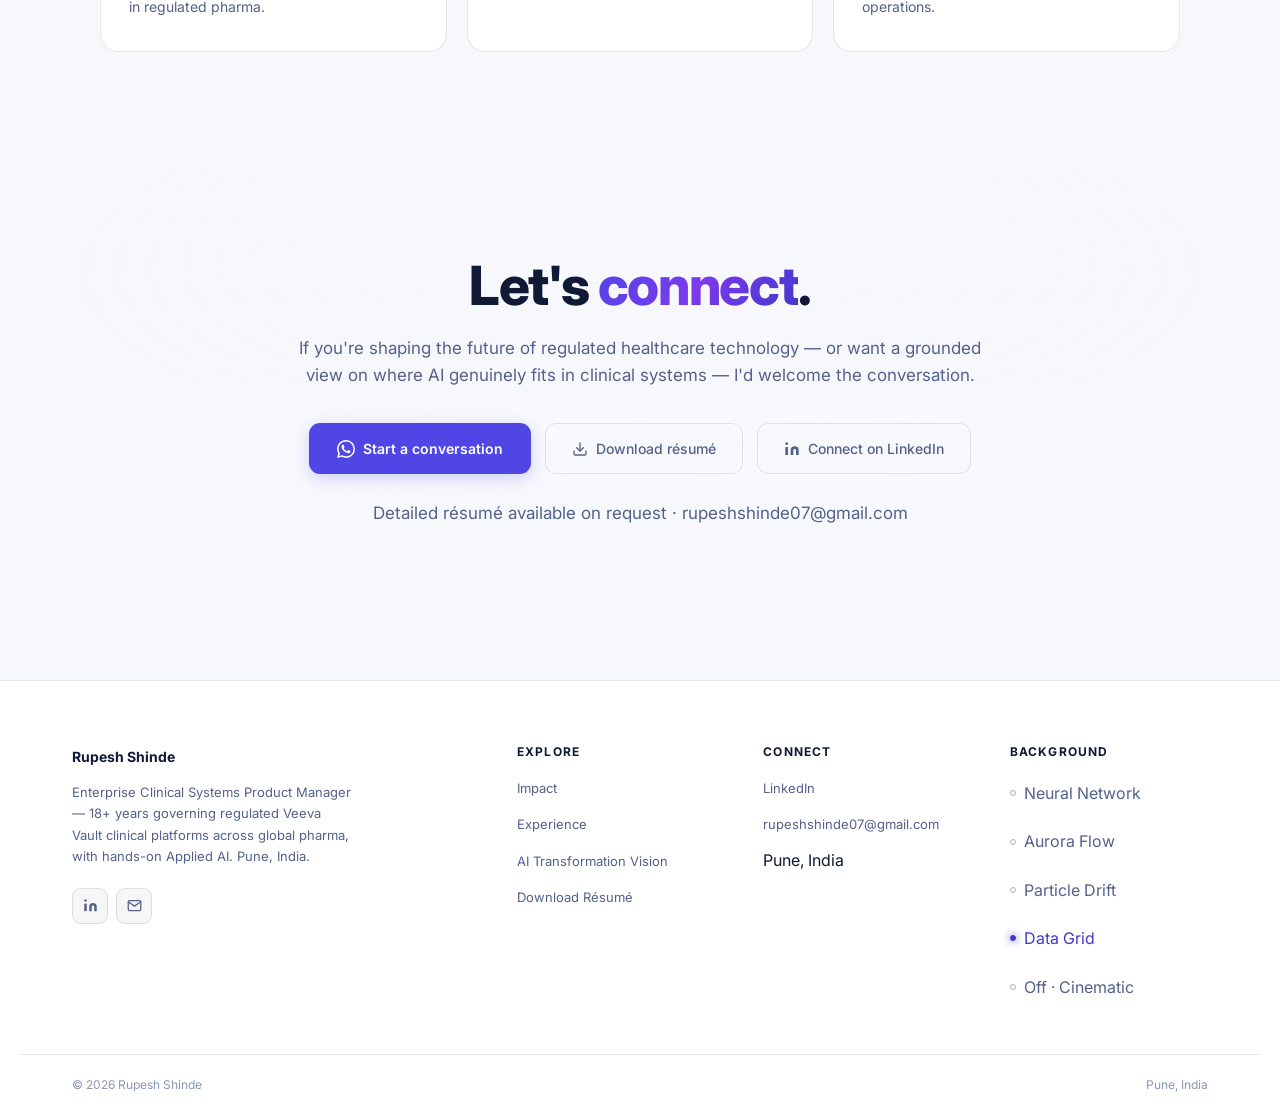
==== commit 9f5d11cd: "Add Google Search Console verification meta tag Co-Authored-By: Claude Opus 4.8 <noreply@anthropic.c" ====
--- a/index.html
+++ b/index.html
@@ -7,6 +7,7 @@
   <meta name="author" content="Rupesh Shinde" />
   <title>Rupesh Shinde — Enterprise Clinical Systems Product Manager</title>
 
+  <meta name="google-site-verification" content="vnaealdsakCzM4SE-2VDRgcQ_3-PQmr5McxwkTWmeYg" />
   <link rel="canonical" href="https://www.rupeshshinde.in/" />
   <meta name="robots" content="index, follow, max-image-preview:large" />
   <meta name="theme-color" content="#070b14" />
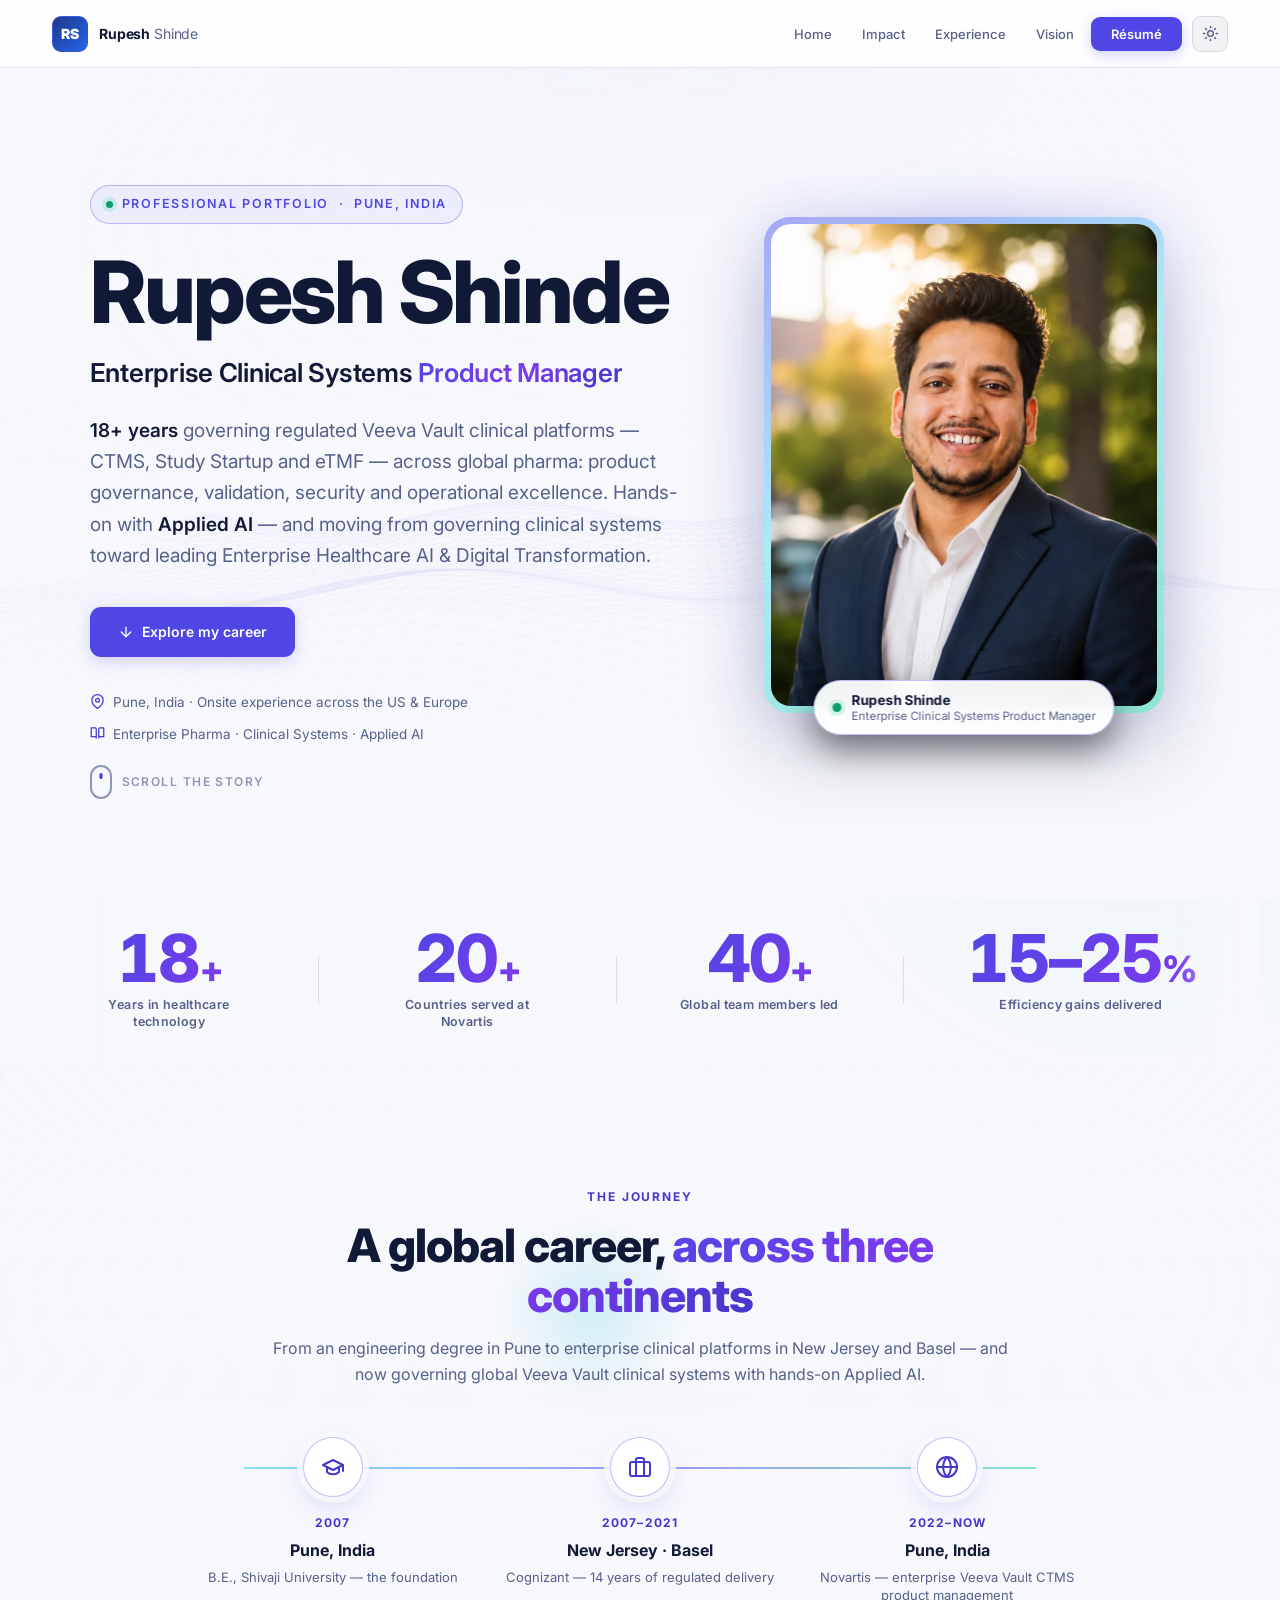
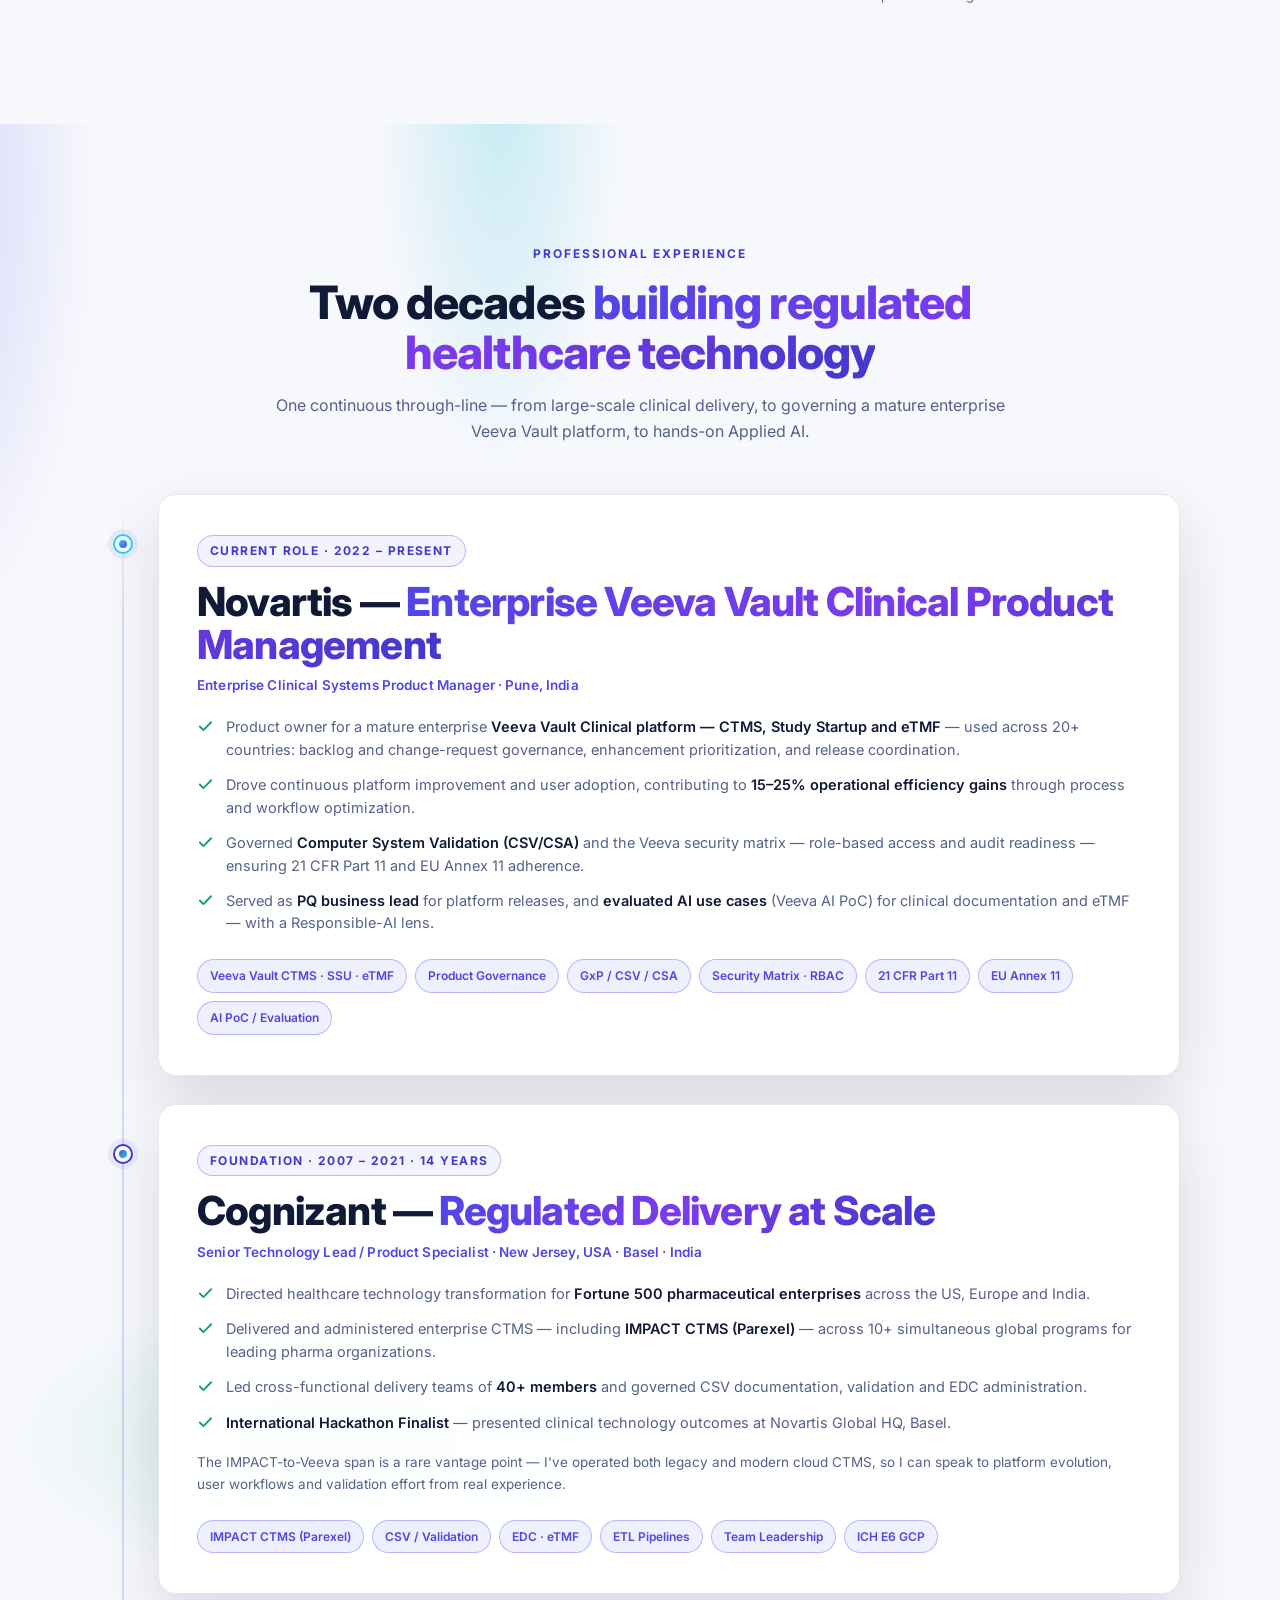
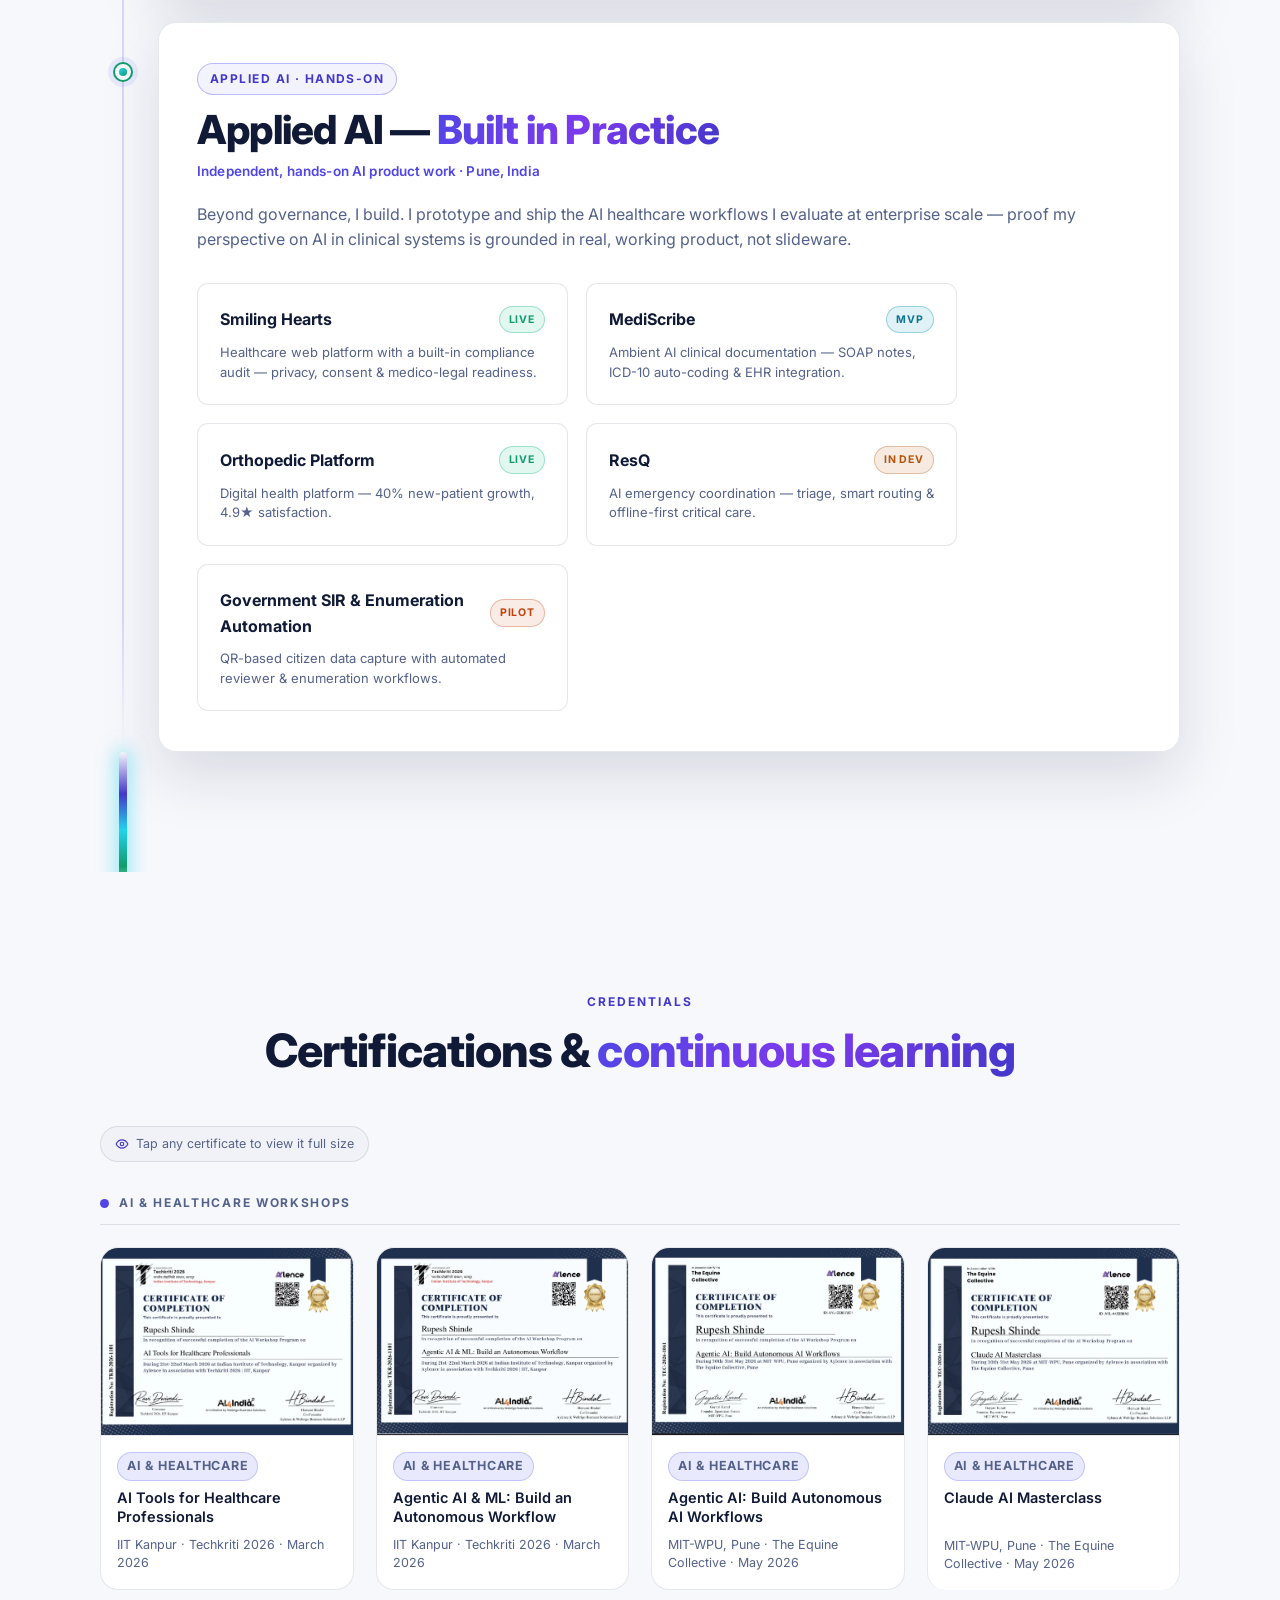
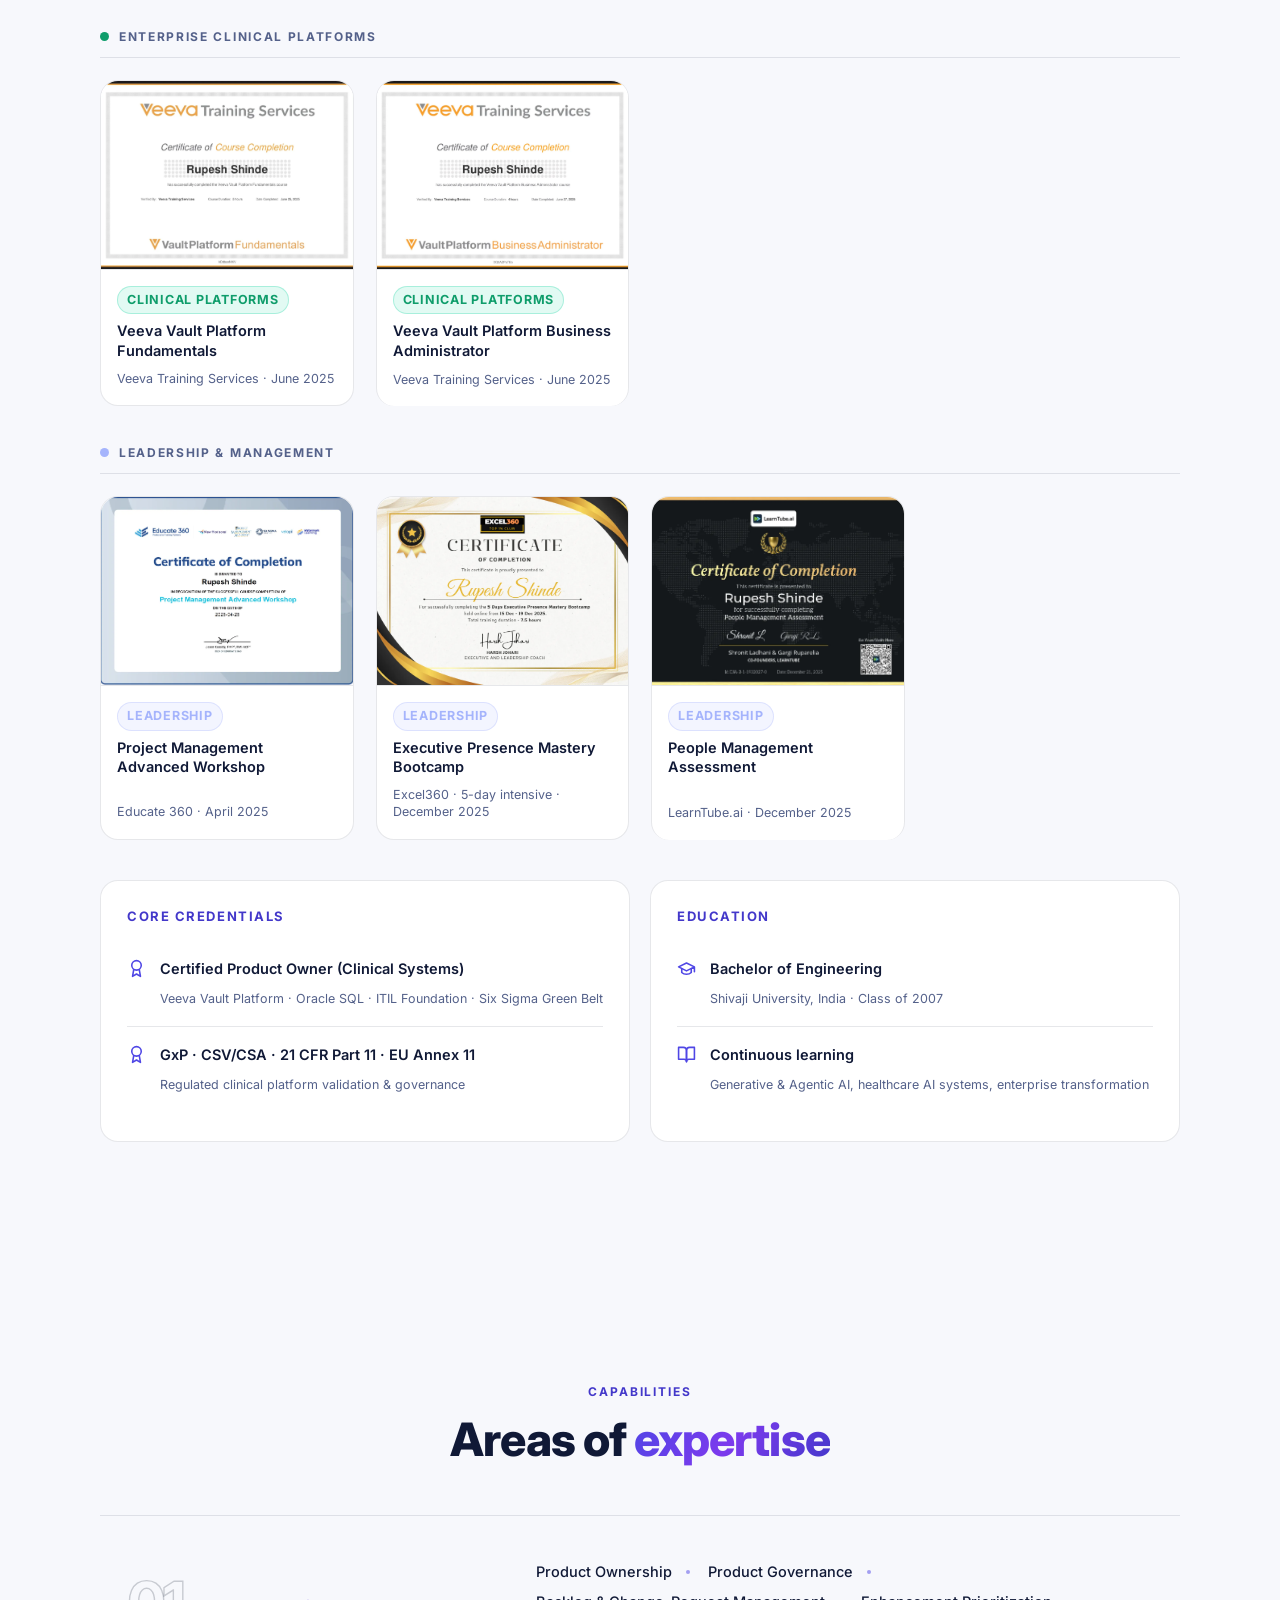
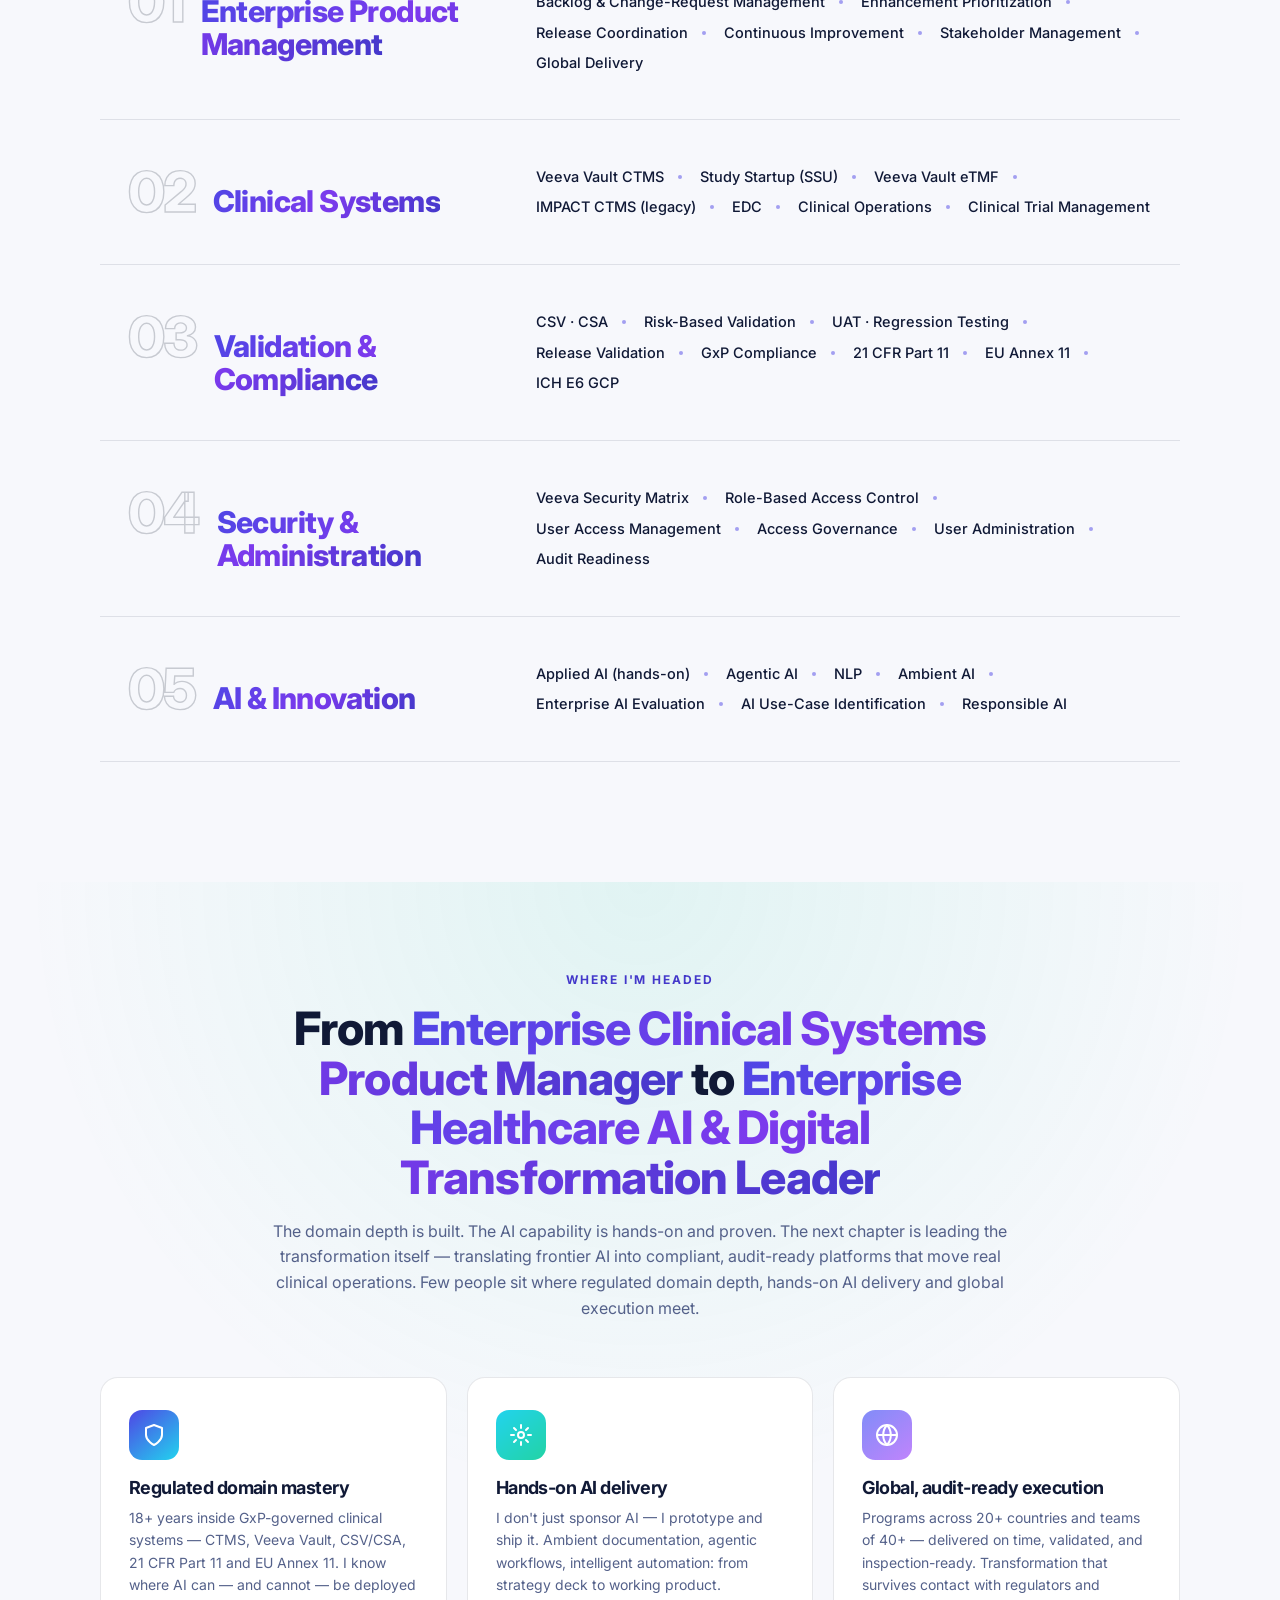
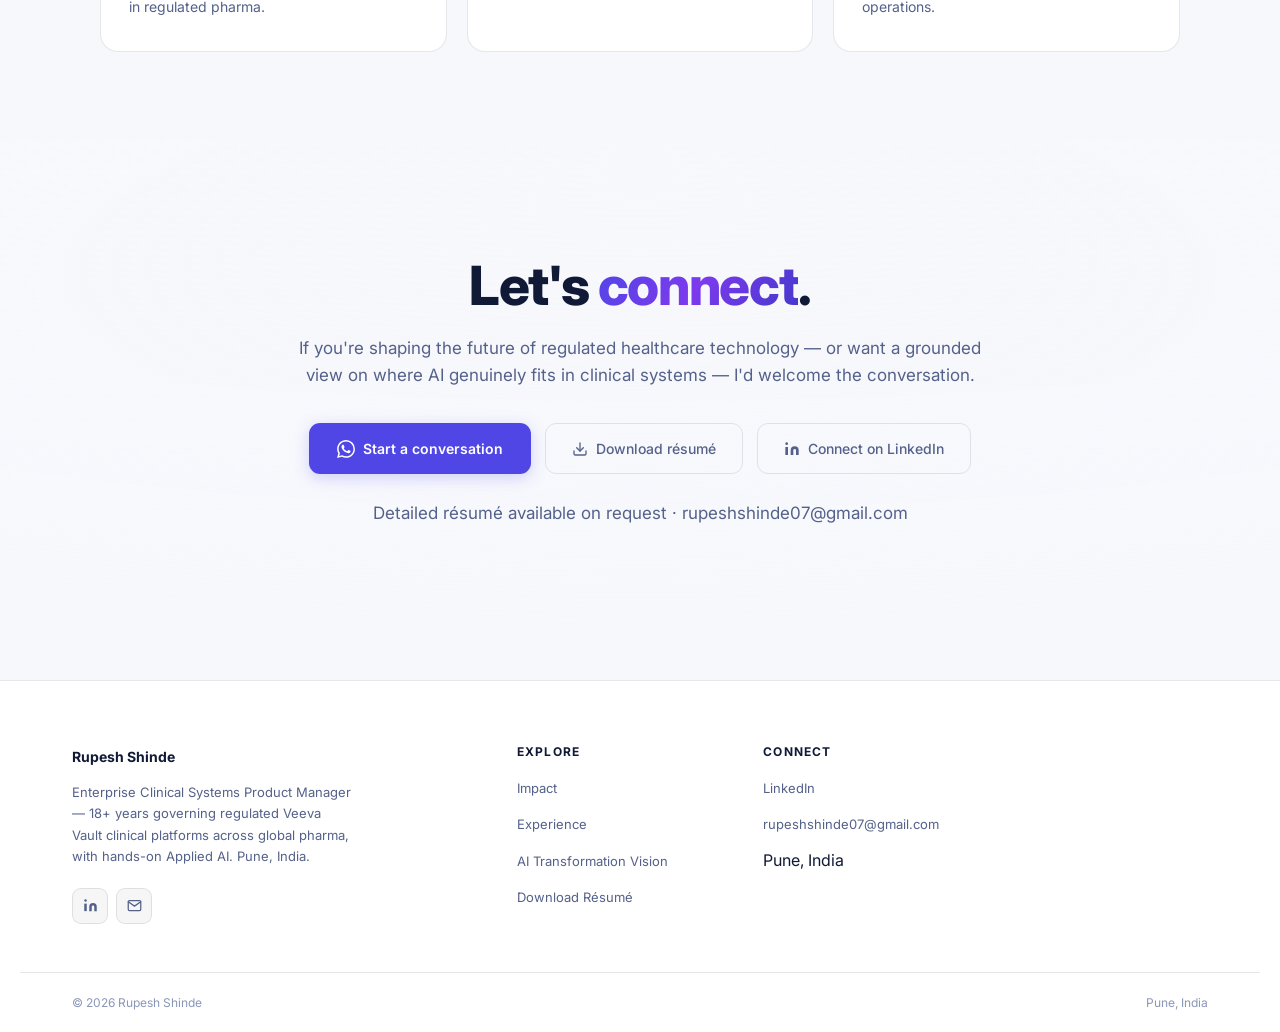
==== commit e8a1e39d: "Hide background theme selector from portfolio footer Remove the #bgfxFooter mount so the WebGL backg" ====
--- a/index.html
+++ b/index.html
@@ -1414,7 +1414,6 @@
         <li><span>Pune, India</span></li>
       </ul>
     </div>
-    <div class="footer-col" id="bgfxFooter"></div>
   </div>
   <div class="footer-bottom">
     <p>&copy; 2026 Rupesh Shinde</p>
